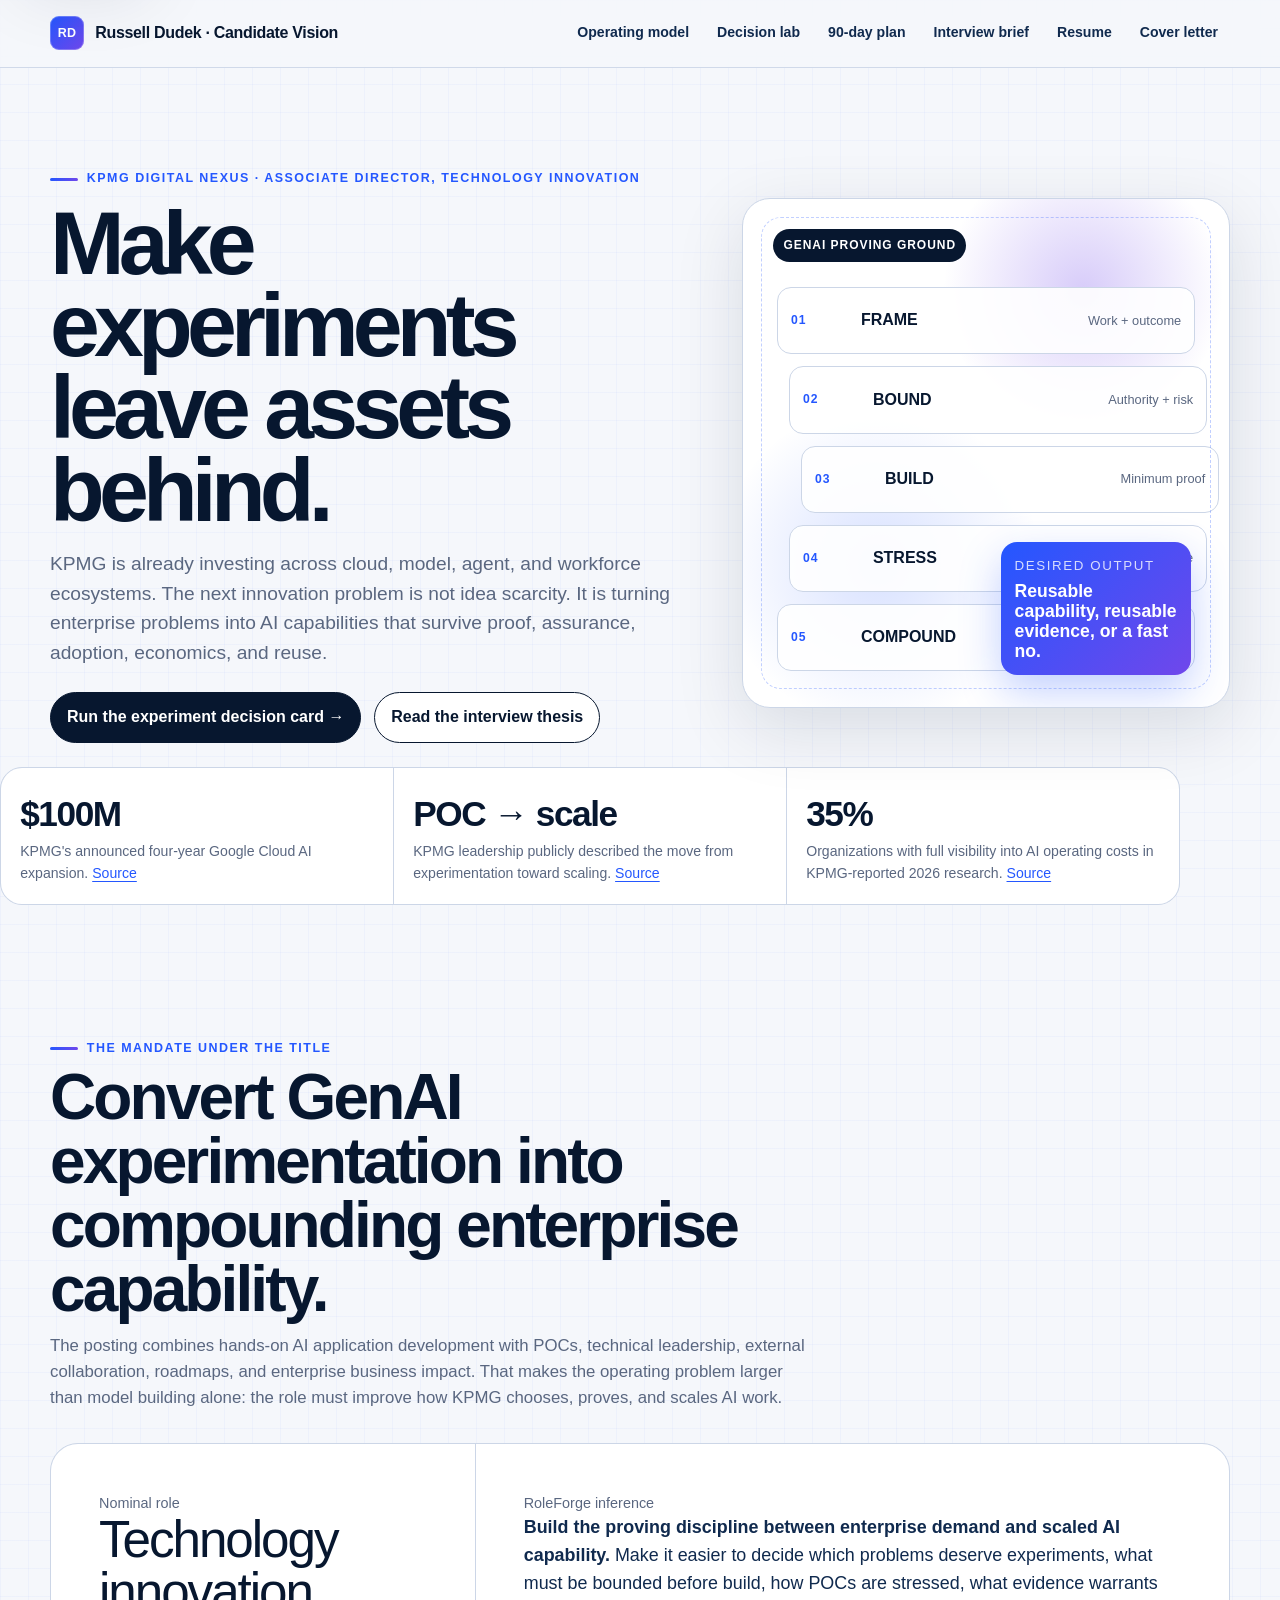
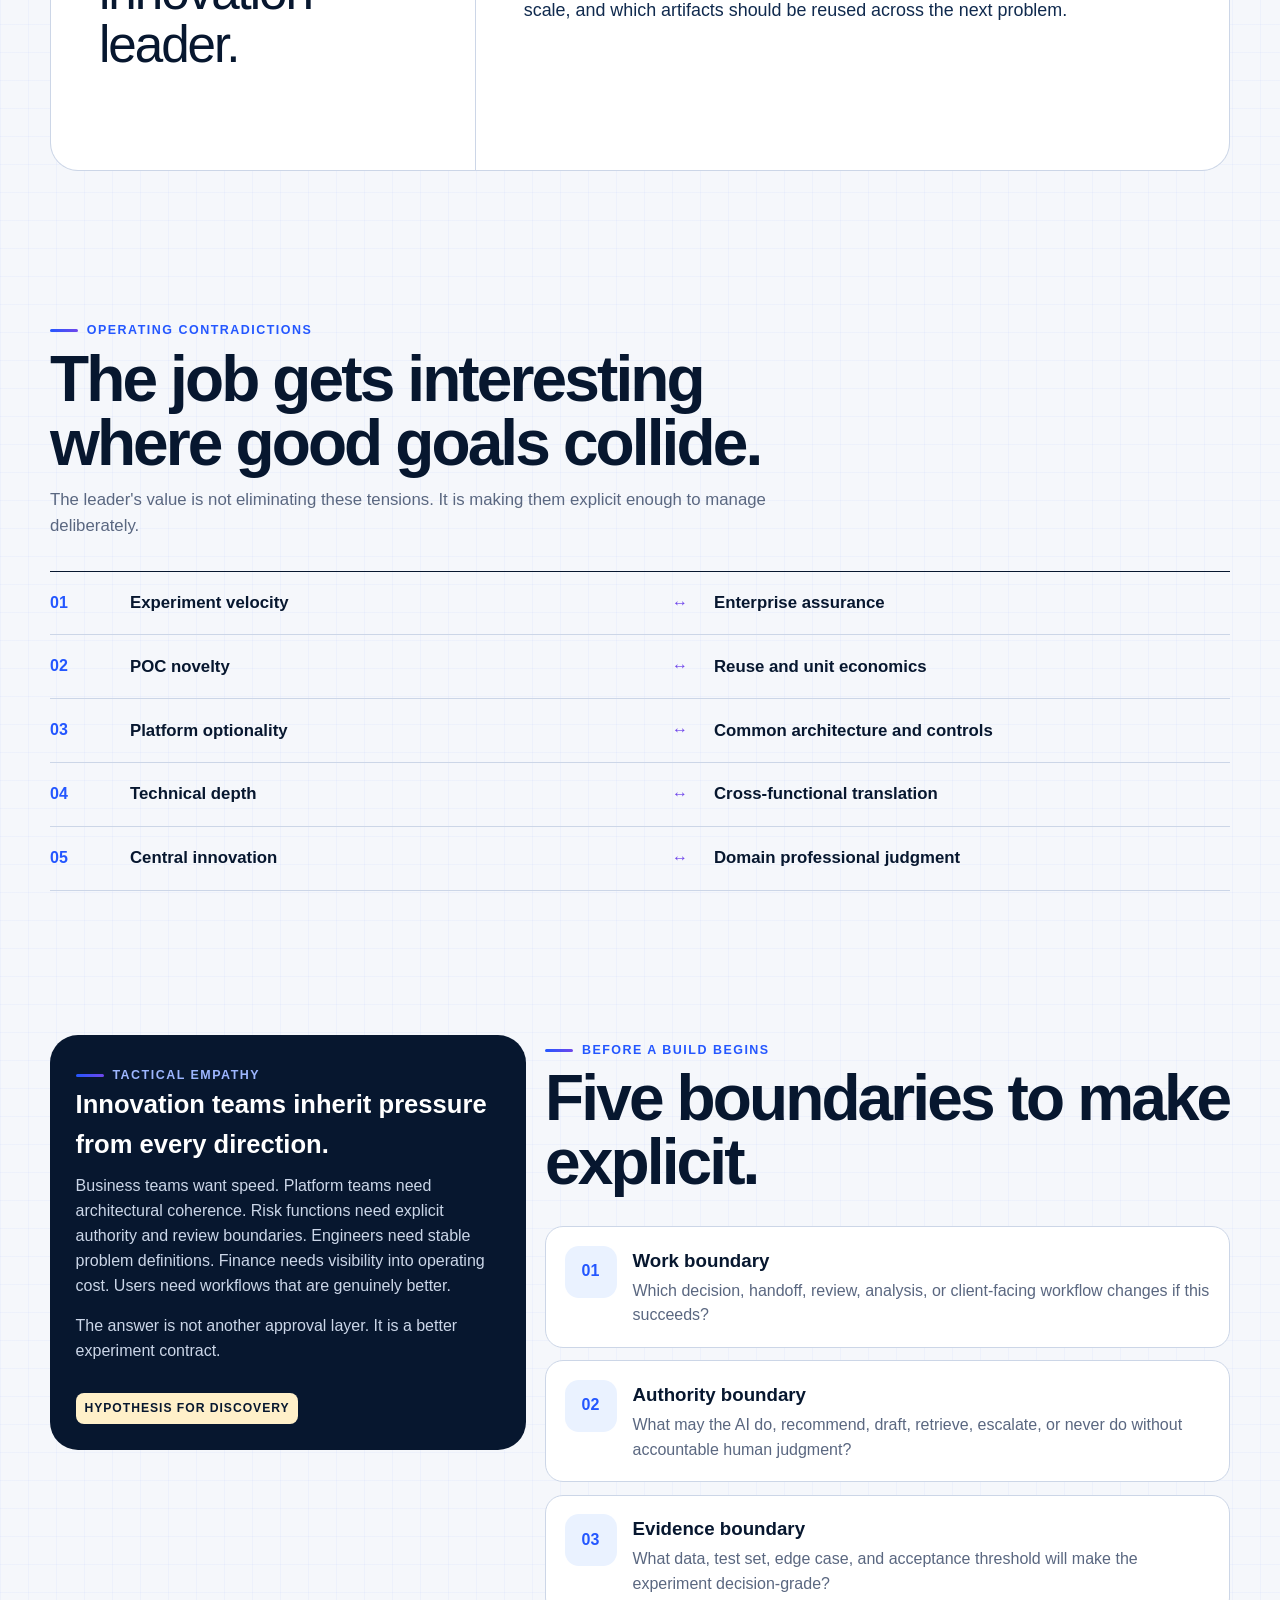
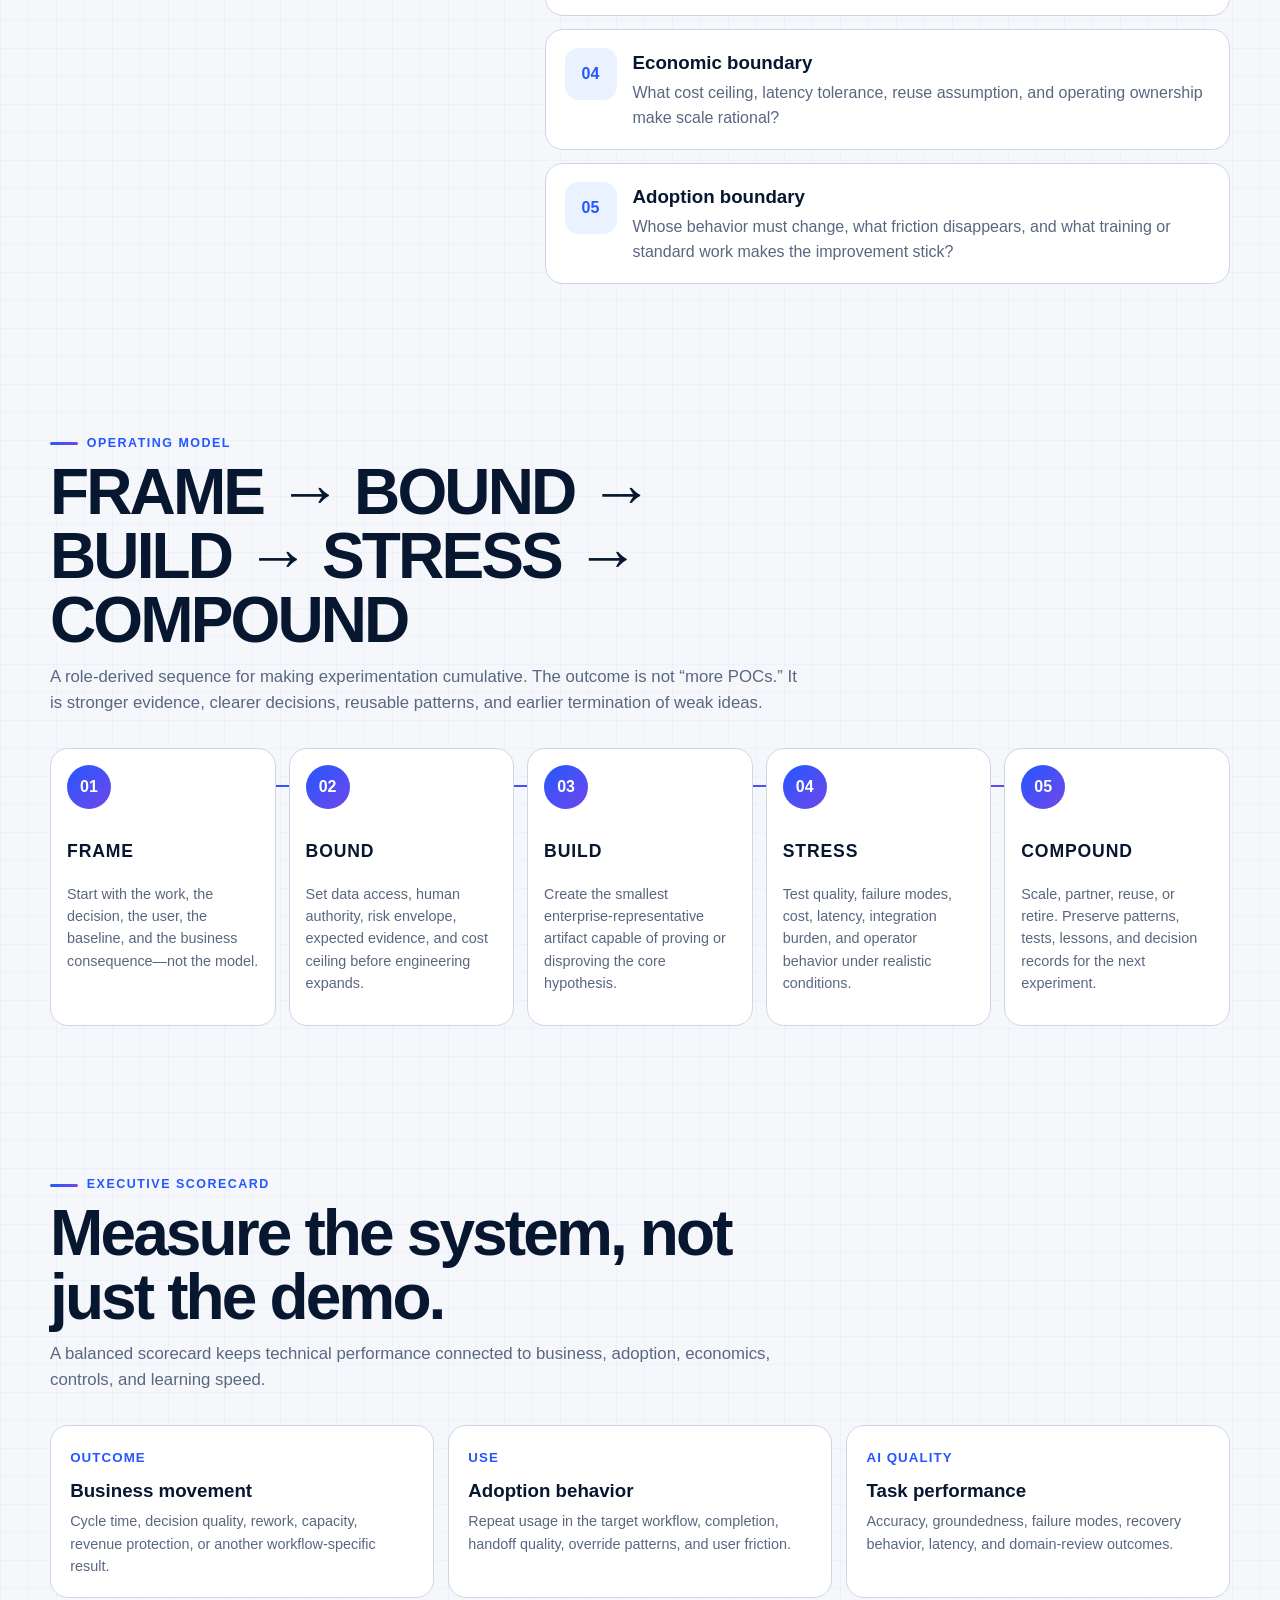
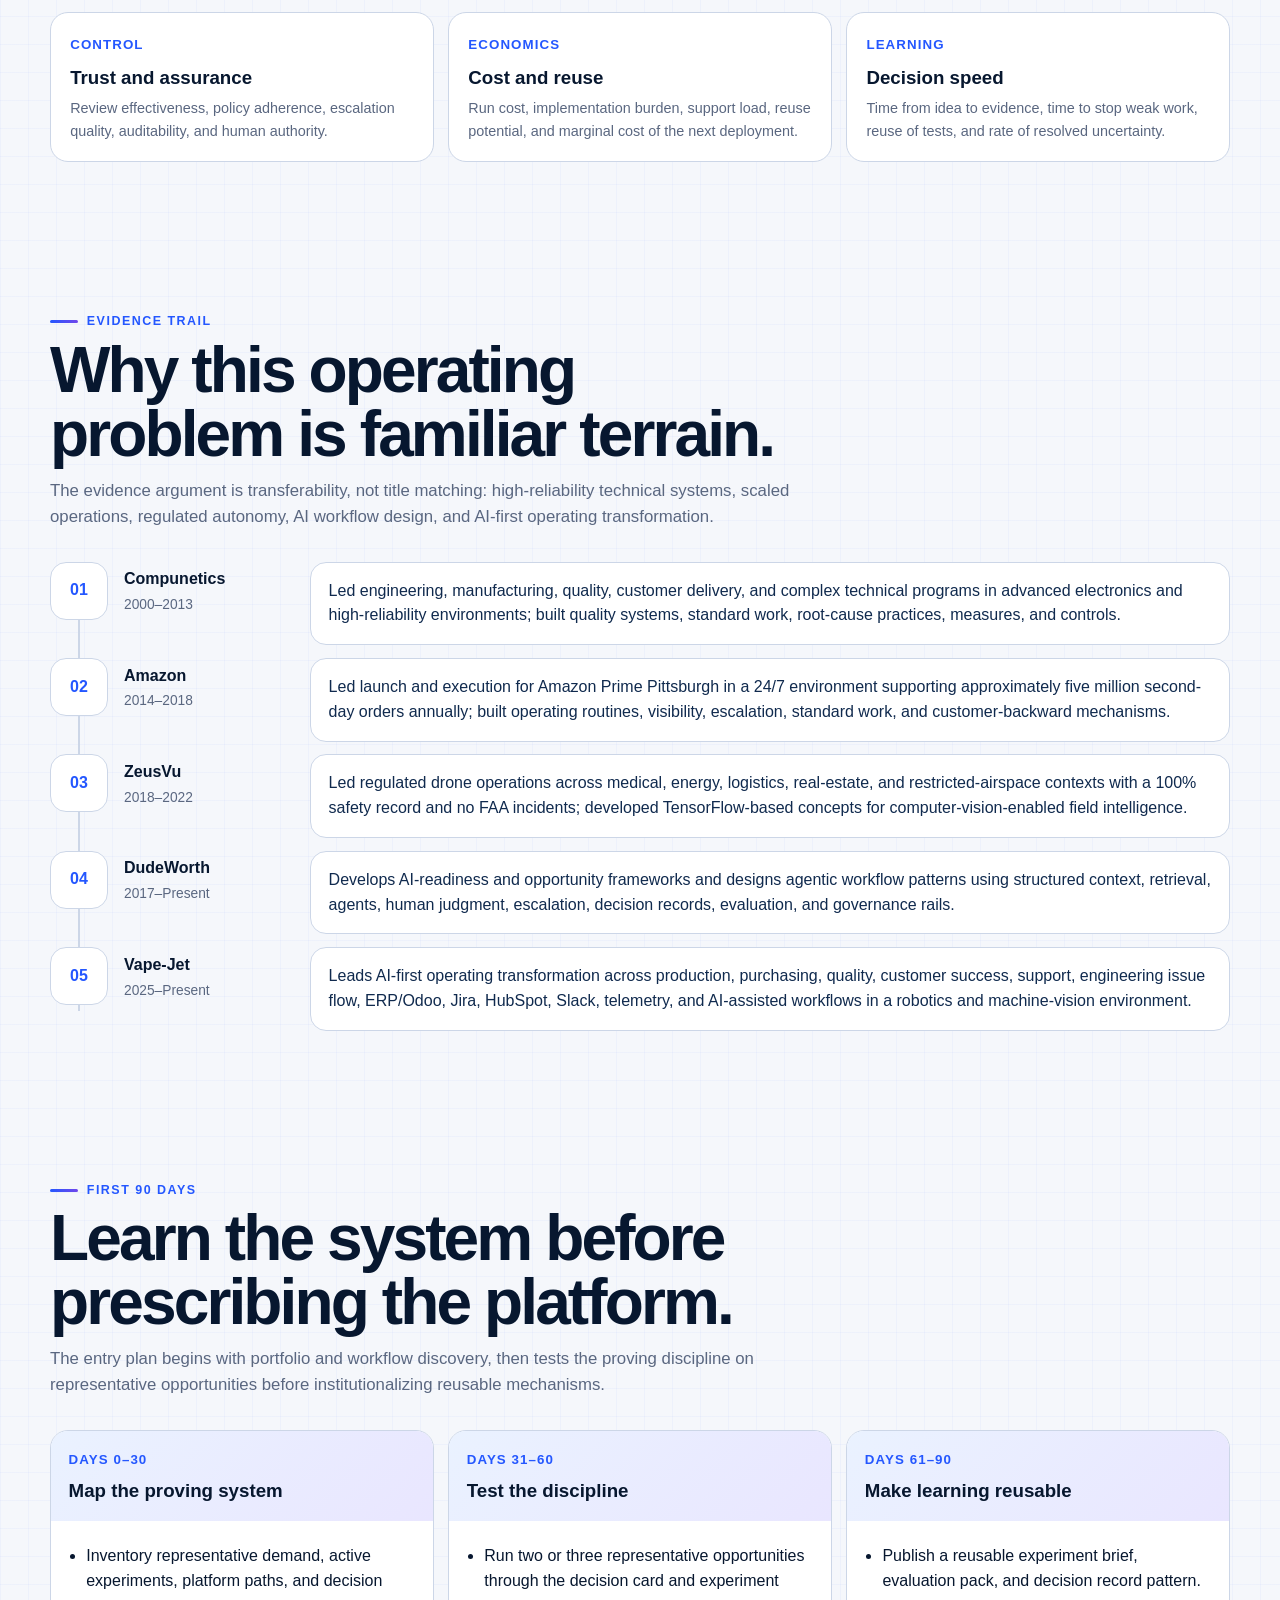
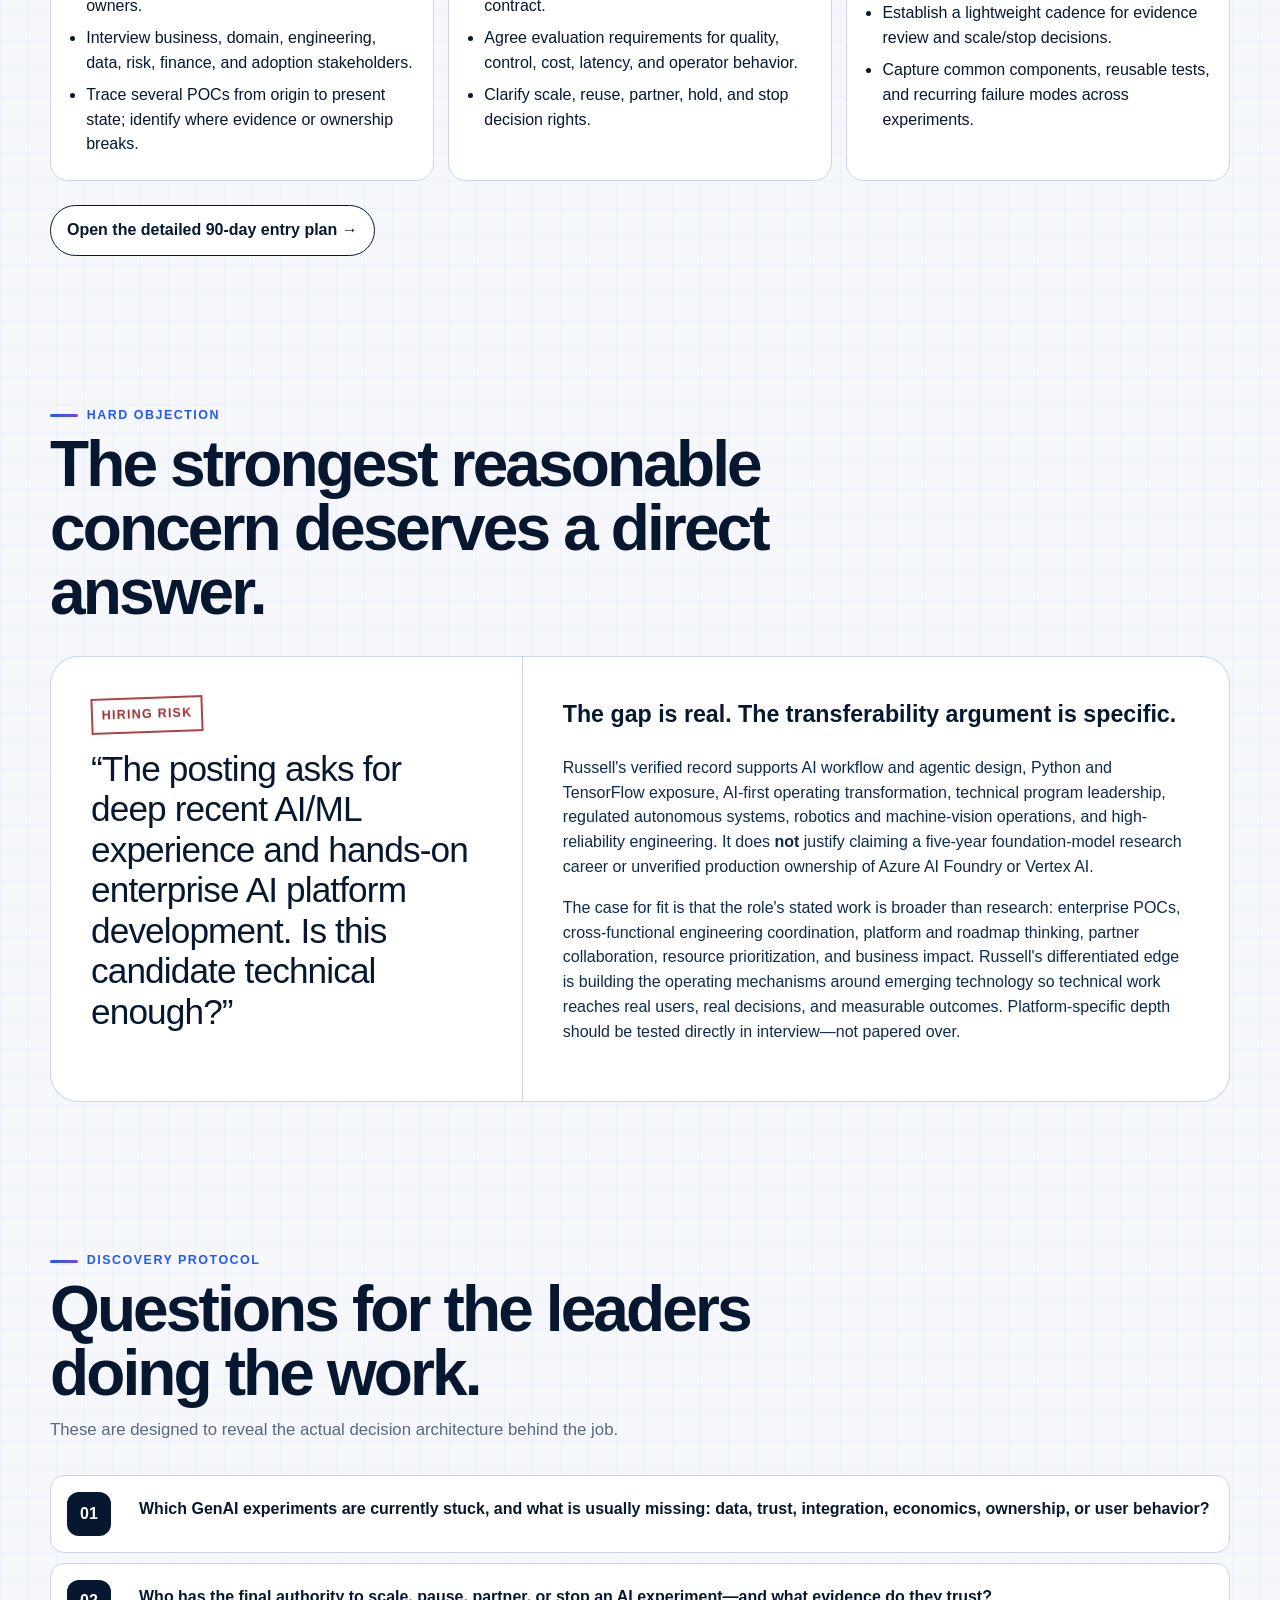
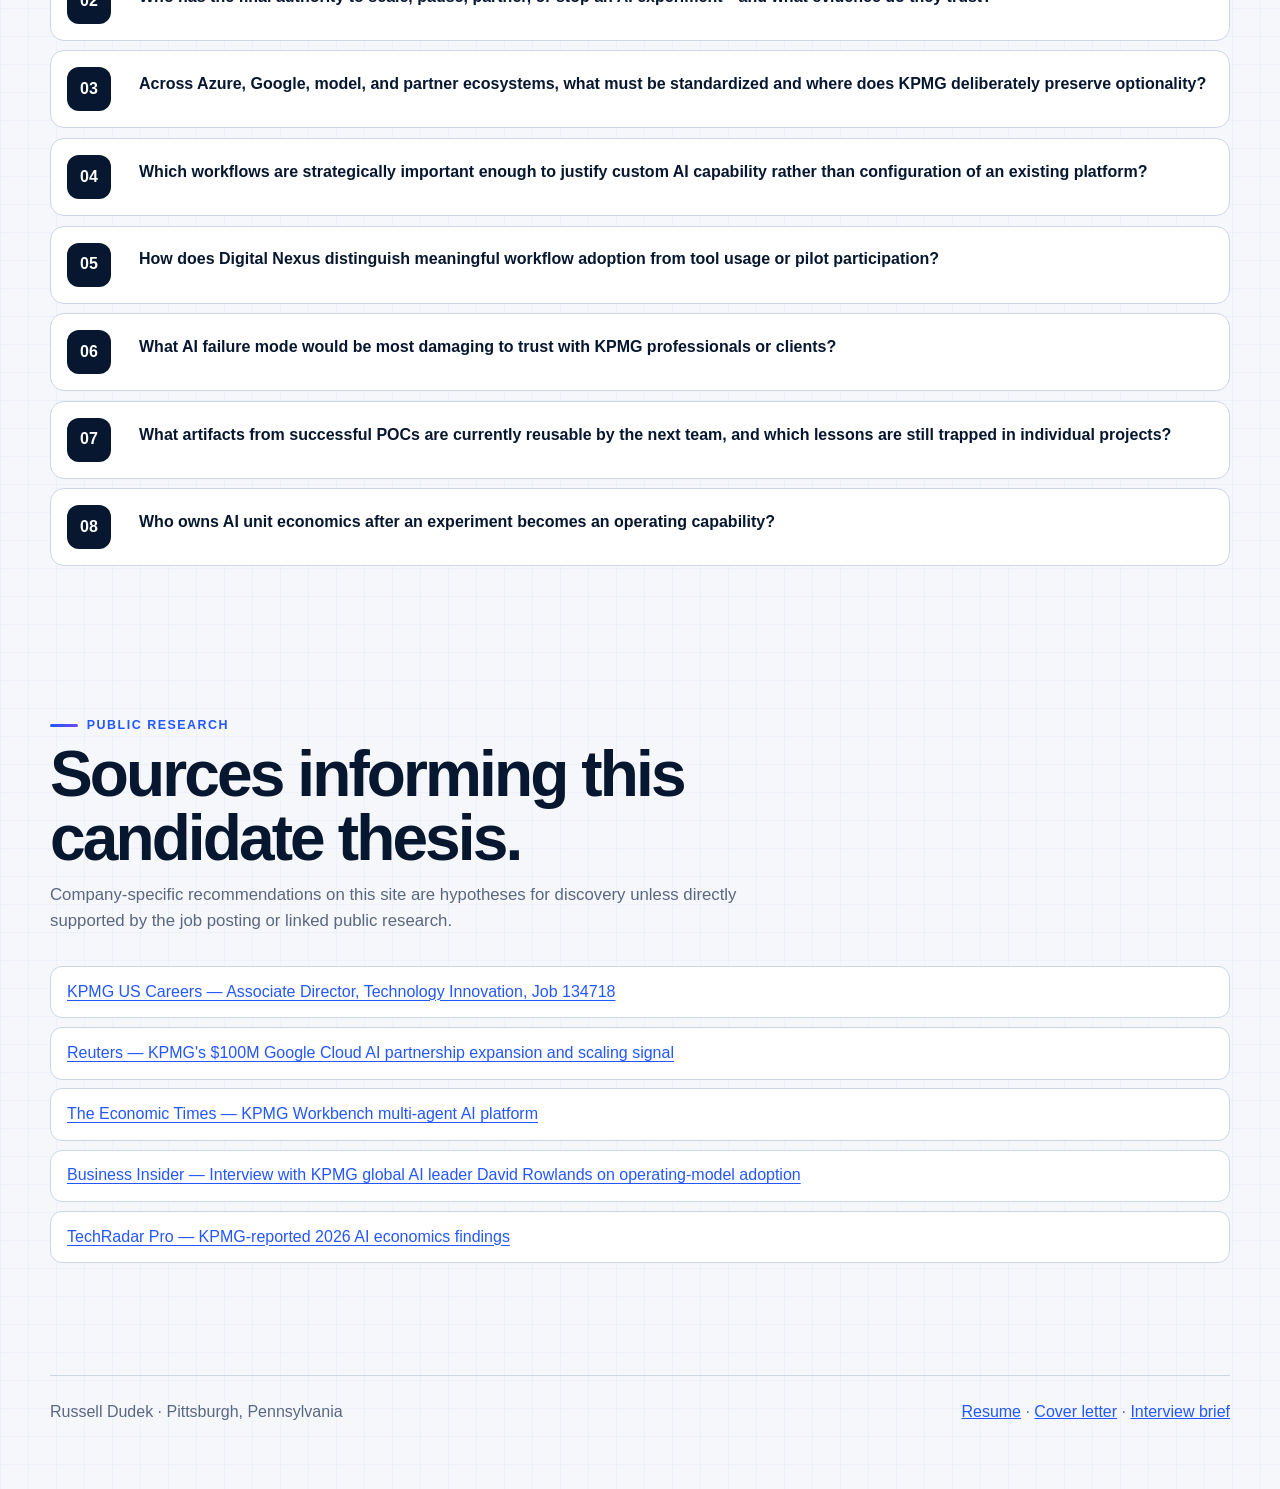
==== index.html @ c7e91722 "Add KPMG candidate vision site" ====
<!doctype html>
<html lang="en">
<head>
  <meta charset="utf-8">
  <meta name="viewport" content="width=device-width, initial-scale=1">
  <meta name="description" content="Russell Dudek candidate vision for KPMG Associate Director, Technology Innovation.">
  <title>Russell Dudek | KPMG Technology Innovation Candidate Vision</title>
  <link rel="stylesheet" href="styles.css">
</head>
<body>
  <a class="skip-link" href="#main">Skip to content</a>
  <nav class="site-nav" aria-label="Campaign navigation">
    <a class="brand" href="index.html"><span class="brand-mark" aria-hidden="true">RD</span><span>Russell Dudek · Candidate Vision</span></a>
    <div class="nav-links">
      <a href="#model">Operating model</a>
      <a href="decision-lab.html">Decision lab</a>
      <a href="90-day-plan.html">90-day plan</a>
      <a href="interview-brief.html">Interview brief</a>
      <a href="resume.html">Resume</a>
      <a href="cover-letter.html">Cover letter</a>
    </div>
  </nav>

  <main id="main">
    <header class="hero">
      <div class="shell hero-grid">
        <div>
          <span class="eyebrow">KPMG Digital Nexus · Associate Director, Technology Innovation</span>
          <h1>Make experiments leave assets behind.</h1>
          <p class="hero-lede">KPMG is already investing across cloud, model, agent, and workforce ecosystems. The next innovation problem is not idea scarcity. It is turning enterprise problems into AI capabilities that survive proof, assurance, adoption, economics, and reuse.</p>
          <div class="hero-actions">
            <a class="btn btn-primary" href="decision-lab.html">Run the experiment decision card →</a>
            <a class="btn btn-secondary" href="interview-brief.html">Read the interview thesis</a>
          </div>
        </div>

        <div class="proving-stage" aria-label="GenAI Proving Ground operating sequence">
          <div class="stage-label">GenAI Proving Ground</div>
          <div class="stage-rail">
            <div class="stage-step"><b>01</b><span>FRAME</span><em>Work + outcome</em></div>
            <div class="stage-step"><b>02</b><span>BOUND</span><em>Authority + risk</em></div>
            <div class="stage-step"><b>03</b><span>BUILD</span><em>Minimum proof</em></div>
            <div class="stage-step"><b>04</b><span>STRESS</span><em>Quality + cost + use</em></div>
            <div class="stage-step"><b>05</b><span>COMPOUND</span><em>Scale + reuse + learn</em></div>
          </div>
          <div class="stage-output"><small>Desired output</small><strong>Reusable capability, reusable evidence, or a fast no.</strong></div>
        </div>
      </div>

      <div class="shell signal-strip" aria-label="Company moment signals">
        <div class="signal"><strong>$100M</strong><span>KPMG's announced four-year Google Cloud AI expansion. <a href="https://www.reuters.com/technology/artificial-intelligence/kpmg-spend-100-million-ai-partnership-with-google-cloud-2024-11-20/">Source</a></span></div>
        <div class="signal"><strong>POC → scale</strong><span>KPMG leadership publicly described the move from experimentation toward scaling. <a href="https://www.reuters.com/technology/artificial-intelligence/kpmg-spend-100-million-ai-partnership-with-google-cloud-2024-11-20/">Source</a></span></div>
        <div class="signal"><strong>35%</strong><span>Organizations with full visibility into AI operating costs in KPMG-reported 2026 research. <a href="https://www.techradar.com/pro/were-seeing-a-clear-divide-many-business-leaders-admit-they-only-have-a-limited-understanding-of-ai-budgets">Source</a></span></div>
      </div>
    </header>

    <section aria-labelledby="mandate-title">
      <div class="shell">
        <div class="section-head">
          <span class="eyebrow">The mandate under the title</span>
          <h2 id="mandate-title">Convert GenAI experimentation into compounding enterprise capability.</h2>
          <p>The posting combines hands-on AI application development with POCs, technical leadership, external collaboration, roadmaps, and enterprise business impact. That makes the operating problem larger than model building alone: the role must improve how KPMG chooses, proves, and scales AI work.</p>
        </div>
        <div class="mandate-panel">
          <div>
            <div class="mandate-label">Nominal role</div>
            <p class="mandate-title">Technology innovation leader.</p>
          </div>
          <div>
            <div class="mandate-label">RoleForge inference</div>
            <p class="mandate-copy"><strong>Build the proving discipline between enterprise demand and scaled AI capability.</strong> Make it easier to decide which problems deserve experiments, what must be bounded before build, how POCs are stressed, what evidence warrants scale, and which artifacts should be reused across the next problem.</p>
          </div>
        </div>
      </div>
    </section>

    <section aria-labelledby="tensions-title">
      <div class="shell">
        <div class="section-head">
          <span class="eyebrow">Operating contradictions</span>
          <h2 id="tensions-title">The job gets interesting where good goals collide.</h2>
          <p>The leader's value is not eliminating these tensions. It is making them explicit enough to manage deliberately.</p>
        </div>
        <div class="tension-table">
          <div class="tension-row"><span class="num">01</span><strong>Experiment velocity</strong><span class="versus">↔</span><strong>Enterprise assurance</strong></div>
          <div class="tension-row"><span class="num">02</span><strong>POC novelty</strong><span class="versus">↔</span><strong>Reuse and unit economics</strong></div>
          <div class="tension-row"><span class="num">03</span><strong>Platform optionality</strong><span class="versus">↔</span><strong>Common architecture and controls</strong></div>
          <div class="tension-row"><span class="num">04</span><strong>Technical depth</strong><span class="versus">↔</span><strong>Cross-functional translation</strong></div>
          <div class="tension-row"><span class="num">05</span><strong>Central innovation</strong><span class="versus">↔</span><strong>Domain professional judgment</strong></div>
        </div>
      </div>
    </section>

    <section aria-labelledby="boundaries-title">
      <div class="shell lab-layout">
        <aside class="lab-note">
          <span class="eyebrow" style="color:#9db6ff">Tactical empathy</span>
          <h3>Innovation teams inherit pressure from every direction.</h3>
          <p>Business teams want speed. Platform teams need architectural coherence. Risk functions need explicit authority and review boundaries. Engineers need stable problem definitions. Finance needs visibility into operating cost. Users need workflows that are genuinely better.</p>
          <p>The answer is not another approval layer. It is a better experiment contract.</p>
          <span class="hypothesis">Hypothesis for discovery</span>
        </aside>
        <div>
          <div class="section-head">
            <span class="eyebrow">Before a build begins</span>
            <h2 id="boundaries-title">Five boundaries to make explicit.</h2>
          </div>
          <div class="boundary-list">
            <article class="boundary"><div class="index">01</div><div><h3>Work boundary</h3><p>Which decision, handoff, review, analysis, or client-facing workflow changes if this succeeds?</p></div></article>
            <article class="boundary"><div class="index">02</div><div><h3>Authority boundary</h3><p>What may the AI do, recommend, draft, retrieve, escalate, or never do without accountable human judgment?</p></div></article>
            <article class="boundary"><div class="index">03</div><div><h3>Evidence boundary</h3><p>What data, test set, edge case, and acceptance threshold will make the experiment decision-grade?</p></div></article>
            <article class="boundary"><div class="index">04</div><div><h3>Economic boundary</h3><p>What cost ceiling, latency tolerance, reuse assumption, and operating ownership make scale rational?</p></div></article>
            <article class="boundary"><div class="index">05</div><div><h3>Adoption boundary</h3><p>Whose behavior must change, what friction disappears, and what training or standard work makes the improvement stick?</p></div></article>
          </div>
        </div>
      </div>
    </section>

    <section id="model" aria-labelledby="model-title">
      <div class="shell">
        <div class="section-head">
          <span class="eyebrow">Operating model</span>
          <h2 id="model-title">FRAME → BOUND → BUILD → STRESS → COMPOUND</h2>
          <p>A role-derived sequence for making experimentation cumulative. The outcome is not “more POCs.” It is stronger evidence, clearer decisions, reusable patterns, and earlier termination of weak ideas.</p>
        </div>
        <div class="model-track">
          <article class="model-step"><div class="dot">01</div><h3>FRAME</h3><p>Start with the work, the decision, the user, the baseline, and the business consequence—not the model.</p></article>
          <article class="model-step"><div class="dot">02</div><h3>BOUND</h3><p>Set data access, human authority, risk envelope, expected evidence, and cost ceiling before engineering expands.</p></article>
          <article class="model-step"><div class="dot">03</div><h3>BUILD</h3><p>Create the smallest enterprise-representative artifact capable of proving or disproving the core hypothesis.</p></article>
          <article class="model-step"><div class="dot">04</div><h3>STRESS</h3><p>Test quality, failure modes, cost, latency, integration burden, and operator behavior under realistic conditions.</p></article>
          <article class="model-step"><div class="dot">05</div><h3>COMPOUND</h3><p>Scale, partner, reuse, or retire. Preserve patterns, tests, lessons, and decision records for the next experiment.</p></article>
        </div>
      </div>
    </section>

    <section aria-labelledby="scorecard-title">
      <div class="shell">
        <div class="section-head"><span class="eyebrow">Executive scorecard</span><h2 id="scorecard-title">Measure the system, not just the demo.</h2><p>A balanced scorecard keeps technical performance connected to business, adoption, economics, controls, and learning speed.</p></div>
        <div class="scorecard-grid">
          <article class="score-item"><small>Outcome</small><h3>Business movement</h3><p>Cycle time, decision quality, rework, capacity, revenue protection, or another workflow-specific result.</p></article>
          <article class="score-item"><small>Use</small><h3>Adoption behavior</h3><p>Repeat usage in the target workflow, completion, handoff quality, override patterns, and user friction.</p></article>
          <article class="score-item"><small>AI quality</small><h3>Task performance</h3><p>Accuracy, groundedness, failure modes, recovery behavior, latency, and domain-review outcomes.</p></article>
          <article class="score-item"><small>Control</small><h3>Trust and assurance</h3><p>Review effectiveness, policy adherence, escalation quality, auditability, and human authority.</p></article>
          <article class="score-item"><small>Economics</small><h3>Cost and reuse</h3><p>Run cost, implementation burden, support load, reuse potential, and marginal cost of the next deployment.</p></article>
          <article class="score-item"><small>Learning</small><h3>Decision speed</h3><p>Time from idea to evidence, time to stop weak work, reuse of tests, and rate of resolved uncertainty.</p></article>
        </div>
      </div>
    </section>

    <section aria-labelledby="proof-title">
      <div class="shell">
        <div class="section-head"><span class="eyebrow">Evidence trail</span><h2 id="proof-title">Why this operating problem is familiar terrain.</h2><p>The evidence argument is transferability, not title matching: high-reliability technical systems, scaled operations, regulated autonomy, AI workflow design, and AI-first operating transformation.</p></div>
        <div class="evidence-rail">
          <article class="evidence-item"><div class="evidence-dot">01</div><div class="evidence-meta"><strong>Compunetics</strong><span>2000–2013</span></div><div class="evidence-copy"><p>Led engineering, manufacturing, quality, customer delivery, and complex technical programs in advanced electronics and high-reliability environments; built quality systems, standard work, root-cause practices, measures, and controls.</p></div></article>
          <article class="evidence-item"><div class="evidence-dot">02</div><div class="evidence-meta"><strong>Amazon</strong><span>2014–2018</span></div><div class="evidence-copy"><p>Led launch and execution for Amazon Prime Pittsburgh in a 24/7 environment supporting approximately five million second-day orders annually; built operating routines, visibility, escalation, standard work, and customer-backward mechanisms.</p></div></article>
          <article class="evidence-item"><div class="evidence-dot">03</div><div class="evidence-meta"><strong>ZeusVu</strong><span>2018–2022</span></div><div class="evidence-copy"><p>Led regulated drone operations across medical, energy, logistics, real-estate, and restricted-airspace contexts with a 100% safety record and no FAA incidents; developed TensorFlow-based concepts for computer-vision-enabled field intelligence.</p></div></article>
          <article class="evidence-item"><div class="evidence-dot">04</div><div class="evidence-meta"><strong>DudeWorth</strong><span>2017–Present</span></div><div class="evidence-copy"><p>Develops AI-readiness and opportunity frameworks and designs agentic workflow patterns using structured context, retrieval, agents, human judgment, escalation, decision records, evaluation, and governance rails.</p></div></article>
          <article class="evidence-item"><div class="evidence-dot">05</div><div class="evidence-meta"><strong>Vape-Jet</strong><span>2025–Present</span></div><div class="evidence-copy"><p>Leads AI-first operating transformation across production, purchasing, quality, customer success, support, engineering issue flow, ERP/Odoo, Jira, HubSpot, Slack, telemetry, and AI-assisted workflows in a robotics and machine-vision environment.</p></div></article>
        </div>
      </div>
    </section>

    <section aria-labelledby="plan-title">
      <div class="shell">
        <div class="section-head"><span class="eyebrow">First 90 days</span><h2 id="plan-title">Learn the system before prescribing the platform.</h2><p>The entry plan begins with portfolio and workflow discovery, then tests the proving discipline on representative opportunities before institutionalizing reusable mechanisms.</p></div>
        <div class="timeline">
          <article class="phase"><div class="phase-head"><small>Days 0–30</small><h3>Map the proving system</h3></div><div class="phase-body"><ul><li>Inventory representative demand, active experiments, platform paths, and decision owners.</li><li>Interview business, domain, engineering, data, risk, finance, and adoption stakeholders.</li><li>Trace several POCs from origin to present state; identify where evidence or ownership breaks.</li></ul></div></article>
          <article class="phase"><div class="phase-head"><small>Days 31–60</small><h3>Test the discipline</h3></div><div class="phase-body"><ul><li>Run two or three representative opportunities through the decision card and experiment contract.</li><li>Agree evaluation requirements for quality, control, cost, latency, and operator behavior.</li><li>Clarify scale, reuse, partner, hold, and stop decision rights.</li></ul></div></article>
          <article class="phase"><div class="phase-head"><small>Days 61–90</small><h3>Make learning reusable</h3></div><div class="phase-body"><ul><li>Publish a reusable experiment brief, evaluation pack, and decision record pattern.</li><li>Establish a lightweight cadence for evidence review and scale/stop decisions.</li><li>Capture common components, reusable tests, and recurring failure modes across experiments.</li></ul></div></article>
        </div>
        <div class="hero-actions"><a class="btn btn-secondary" href="90-day-plan.html">Open the detailed 90-day entry plan →</a></div>
      </div>
    </section>

    <section aria-labelledby="objection-title">
      <div class="shell">
        <div class="section-head"><span class="eyebrow">Hard objection</span><h2 id="objection-title">The strongest reasonable concern deserves a direct answer.</h2></div>
        <div class="objection-sheet">
          <div>
            <span class="risk-stamp">Hiring risk</span>
            <blockquote>“The posting asks for deep recent AI/ML experience and hands-on enterprise AI platform development. Is this candidate technical enough?”</blockquote>
          </div>
          <div class="objection-answer">
            <h3>The gap is real. The transferability argument is specific.</h3>
            <p>Russell's verified record supports AI workflow and agentic design, Python and TensorFlow exposure, AI-first operating transformation, technical program leadership, regulated autonomous systems, robotics and machine-vision operations, and high-reliability engineering. It does <strong>not</strong> justify claiming a five-year foundation-model research career or unverified production ownership of Azure AI Foundry or Vertex AI.</p>
            <p>The case for fit is that the role's stated work is broader than research: enterprise POCs, cross-functional engineering coordination, platform and roadmap thinking, partner collaboration, resource prioritization, and business impact. Russell's differentiated edge is building the operating mechanisms around emerging technology so technical work reaches real users, real decisions, and measurable outcomes. Platform-specific depth should be tested directly in interview—not papered over.</p>
          </div>
        </div>
      </div>
    </section>

    <section aria-labelledby="questions-title">
      <div class="shell">
        <div class="section-head"><span class="eyebrow">Discovery protocol</span><h2 id="questions-title">Questions for the leaders doing the work.</h2><p>These are designed to reveal the actual decision architecture behind the job.</p></div>
        <div class="question-stack">
          <div class="question"><p>Which GenAI experiments are currently stuck, and what is usually missing: data, trust, integration, economics, ownership, or user behavior?</p></div>
          <div class="question"><p>Who has the final authority to scale, pause, partner, or stop an AI experiment—and what evidence do they trust?</p></div>
          <div class="question"><p>Across Azure, Google, model, and partner ecosystems, what must be standardized and where does KPMG deliberately preserve optionality?</p></div>
          <div class="question"><p>Which workflows are strategically important enough to justify custom AI capability rather than configuration of an existing platform?</p></div>
          <div class="question"><p>How does Digital Nexus distinguish meaningful workflow adoption from tool usage or pilot participation?</p></div>
          <div class="question"><p>What AI failure mode would be most damaging to trust with KPMG professionals or clients?</p></div>
          <div class="question"><p>What artifacts from successful POCs are currently reusable by the next team, and which lessons are still trapped in individual projects?</p></div>
          <div class="question"><p>Who owns AI unit economics after an experiment becomes an operating capability?</p></div>
        </div>
      </div>
    </section>

    <section aria-labelledby="sources-title">
      <div class="shell">
        <div class="section-head"><span class="eyebrow">Public research</span><h2 id="sources-title">Sources informing this candidate thesis.</h2><p>Company-specific recommendations on this site are hypotheses for discovery unless directly supported by the job posting or linked public research.</p></div>
        <div class="source-list">
          <a href="https://www.kpmguscareers.com/jobdetail/?jobId=134718-B">KPMG US Careers — Associate Director, Technology Innovation, Job 134718</a>
          <a href="https://www.reuters.com/technology/artificial-intelligence/kpmg-spend-100-million-ai-partnership-with-google-cloud-2024-11-20/">Reuters — KPMG's $100M Google Cloud AI partnership expansion and scaling signal</a>
          <a href="https://economictimes.indiatimes.com/tech/artificial-intelligence/kpmg-launches-multi-agent-ai-platform-workbench/articleshow/121930608.cms">The Economic Times — KPMG Workbench multi-agent AI platform</a>
          <a href="https://www.businessinsider.com/kpmg-ai-boss-david-rowlands-artificial-intelligence-strategy-big-four-2024-11">Business Insider — Interview with KPMG global AI leader David Rowlands on operating-model adoption</a>
          <a href="https://www.techradar.com/pro/were-seeing-a-clear-divide-many-business-leaders-admit-they-only-have-a-limited-understanding-of-ai-budgets">TechRadar Pro — KPMG-reported 2026 AI economics findings</a>
        </div>
      </div>
    </section>
  </main>

  <footer class="site-footer"><div class="shell footer-grid"><span>Russell Dudek · Pittsburgh, Pennsylvania</span><span><a href="resume.html">Resume</a> · <a href="cover-letter.html">Cover letter</a> · <a href="interview-brief.html">Interview brief</a></span></div></footer>
</body>
</html>
---- styles.css ----
:root {
  --ink: #07172f;
  --ink-2: #102a4e;
  --blue: #2457ff;
  --blue-2: #4d76ff;
  --violet: #7047eb;
  --lavender: #e9e6ff;
  --sky: #eaf2ff;
  --mint: #dff8f0;
  --amber: #fff0c9;
  --paper: #ffffff;
  --fog: #f5f7fb;
  --line: #ccd6e7;
  --muted: #5a6780;
  --shadow: 0 20px 70px rgba(7, 23, 47, 0.12);
  --radius-lg: 28px;
  --radius-md: 18px;
  --radius-sm: 12px;
}

* { box-sizing: border-box; }
html { scroll-behavior: smooth; }
body {
  margin: 0;
  color: var(--ink);
  background:
    linear-gradient(rgba(36,87,255,.035) 1px, transparent 1px),
    linear-gradient(90deg, rgba(36,87,255,.035) 1px, transparent 1px),
    var(--fog);
  background-size: 28px 28px;
  font-family: Inter, ui-sans-serif, -apple-system, BlinkMacSystemFont, "Segoe UI", sans-serif;
  line-height: 1.55;
}

a { color: inherit; }
a:focus-visible, button:focus-visible, input:focus-visible {
  outline: 3px solid var(--violet);
  outline-offset: 3px;
}
.skip-link { position: fixed; left: 1rem; top: -5rem; z-index: 999; background: var(--paper); padding: .8rem 1rem; border-radius: 999px; box-shadow: var(--shadow); }
.skip-link:focus { top: 1rem; }
.site-nav { position: sticky; top: 0; z-index: 50; display: flex; align-items: center; justify-content: space-between; gap: 1rem; padding: .85rem max(1rem, calc((100vw - 1180px)/2)); background: rgba(245,247,251,.92); border-bottom: 1px solid rgba(204,214,231,.9); backdrop-filter: blur(16px); }
.brand { display: inline-flex; align-items: center; gap: .7rem; text-decoration: none; font-weight: 800; letter-spacing: -.02em; }
.brand-mark { width: 34px; height: 34px; border-radius: 9px; display: grid; place-items: center; color: white; background: linear-gradient(135deg, var(--blue), var(--violet)); box-shadow: inset 0 0 0 1px rgba(255,255,255,.25); font-size: .78rem; letter-spacing: .02em; }
.nav-links { display: flex; align-items: center; gap: .25rem; flex-wrap: wrap; justify-content: flex-end; }
.nav-links a { text-decoration: none; padding: .55rem .75rem; border-radius: 999px; font-size: .88rem; font-weight: 650; color: var(--ink-2); }
.nav-links a:hover { background: var(--paper); }
.shell { width: min(1180px, calc(100% - 2rem)); margin: 0 auto; }
.hero { padding: 6rem 0 3.5rem; }
.hero-grid { display: grid; grid-template-columns: minmax(0, 1.15fr) minmax(330px, .85fr); gap: 2rem; align-items: center; }
.eyebrow { display: inline-flex; align-items: center; gap: .55rem; text-transform: uppercase; letter-spacing: .12em; font-size: .78rem; font-weight: 800; color: var(--blue); }
.eyebrow::before { content: ""; width: 28px; height: 3px; background: linear-gradient(90deg, var(--blue), var(--violet)); border-radius: 99px; }
h1, h2, h3, p { margin-top: 0; }
h1 { margin: .8rem 0 1.1rem; font-size: clamp(3.2rem, 7vw, 6.7rem); line-height: .92; letter-spacing: -.065em; max-width: 10ch; }
.hero-lede { max-width: 64ch; font-size: clamp(1.05rem, 1.5vw, 1.25rem); color: var(--muted); }
.hero-actions { display: flex; gap: .8rem; flex-wrap: wrap; margin-top: 1.5rem; }
.btn { display: inline-flex; align-items: center; justify-content: center; gap: .5rem; min-height: 46px; padding: .75rem 1rem; border: 1px solid var(--ink); border-radius: 999px; text-decoration: none; font-weight: 800; transition: transform .18s ease, box-shadow .18s ease; }
.btn:hover { transform: translateY(-2px); box-shadow: 0 8px 22px rgba(7,23,47,.13); }
.btn-primary { background: var(--ink); color: white; }
.btn-secondary { background: white; }
.proving-stage { position: relative; min-height: 510px; border: 1px solid var(--line); border-radius: var(--radius-lg); background: radial-gradient(circle at 70% 18%, rgba(112,71,235,.28), transparent 26%), radial-gradient(circle at 28% 72%, rgba(36,87,255,.18), transparent 32%), white; box-shadow: var(--shadow); overflow: hidden; }
.proving-stage::after { content: ""; position: absolute; inset: 18px; border: 1px dashed rgba(36,87,255,.28); border-radius: 20px; pointer-events: none; }
.stage-label { position: absolute; top: 30px; left: 30px; z-index: 2; padding: .45rem .65rem; border-radius: 999px; background: var(--ink); color: white; font-size: .75rem; font-weight: 800; letter-spacing: .08em; text-transform: uppercase; }
.stage-rail { position: absolute; inset: 88px 34px 36px; display: grid; gap: 12px; }
.stage-step { display: grid; grid-template-columns: 58px 1fr auto; gap: .75rem; align-items: center; padding: .7rem .8rem; border: 1px solid var(--line); border-radius: 14px; background: rgba(255,255,255,.9); transform: translateX(var(--shift, 0)); }
.stage-step b { font-size: .76rem; letter-spacing: .09em; color: var(--blue); }
.stage-step span { font-weight: 800; }
.stage-step em { font-style: normal; color: var(--muted); font-size: .8rem; }
.stage-step:nth-child(2) { --shift: 12px; }
.stage-step:nth-child(3) { --shift: 24px; }
.stage-step:nth-child(4) { --shift: 12px; }
.stage-step:nth-child(5) { --shift: 0; }
.stage-output { position: absolute; right: 38px; bottom: 32px; z-index: 3; width: 190px; padding: .85rem; border-radius: 16px; color: white; background: linear-gradient(135deg, var(--blue), var(--violet)); box-shadow: 0 16px 42px rgba(36,87,255,.28); }
.stage-output small { display: block; text-transform: uppercase; letter-spacing: .12em; opacity: .8; }
.stage-output strong { display: block; font-size: 1.1rem; line-height: 1.15; margin-top: .25rem; }
.signal-strip { display: grid; grid-template-columns: repeat(3, 1fr); gap: 1px; background: var(--line); border: 1px solid var(--line); border-radius: 22px; overflow: hidden; margin: 1.5rem 0 0; }
.signal { background: white; padding: 1.2rem; }
.signal strong { display: block; font-size: clamp(1.35rem, 3vw, 2.2rem); letter-spacing: -.04em; }
.signal span { display: block; color: var(--muted); font-size: .88rem; }
.signal a { color: var(--blue); text-underline-offset: 3px; }
section { padding: 4.5rem 0; }
.section-head { max-width: 760px; margin-bottom: 2rem; }
.section-head h2 { margin: .4rem 0 .75rem; font-size: clamp(2.2rem, 5vw, 4rem); line-height: 1; letter-spacing: -.045em; }
.section-head p { font-size: 1.05rem; color: var(--muted); }
.mandate-panel { display: grid; grid-template-columns: .72fr 1.28fr; gap: 1px; border: 1px solid var(--line); background: var(--line); border-radius: var(--radius-lg); overflow: hidden; }
.mandate-panel > div { background: white; padding: clamp(1.5rem, 4vw, 3rem); }
.mandate-label { color: var(--muted); font-size: .9rem; }
.mandate-title { font-size: clamp(2rem, 4vw, 3.4rem); line-height: 1.02; letter-spacing: -.04em; }
.mandate-copy { font-size: 1.12rem; color: var(--ink-2); }
.tension-table { border-top: 1px solid var(--ink); }
.tension-row { display: grid; grid-template-columns: 64px 1fr 36px 1fr; gap: 1rem; align-items: center; padding: 1.15rem 0; border-bottom: 1px solid var(--line); }
.tension-row .num { font-weight: 900; color: var(--blue); }
.tension-row .versus { text-align: center; color: var(--violet); font-weight: 900; }
.tension-row strong { font-size: 1.05rem; }
.lab-layout { display: grid; grid-template-columns: minmax(0,.82fr) minmax(0,1.18fr); gap: 1.2rem; align-items: start; }
.lab-note { position: sticky; top: 90px; background: var(--ink); color: white; border-radius: var(--radius-lg); padding: 1.6rem; }
.lab-note h3 { font-size: 1.6rem; margin-bottom: .6rem; }
.lab-note p { color: #cbd6e8; }
.lab-note .hypothesis { display: inline-block; margin-top: .8rem; color: var(--ink); background: var(--amber); padding: .4rem .55rem; border-radius: 8px; font-size: .76rem; font-weight: 900; letter-spacing: .08em; text-transform: uppercase; }
.boundary-list { display: grid; gap: .8rem; }
.boundary { display: grid; grid-template-columns: 52px 1fr; gap: 1rem; padding: 1.15rem; background: white; border: 1px solid var(--line); border-radius: var(--radius-md); }
.boundary .index { width: 52px; height: 52px; display: grid; place-items: center; border-radius: 14px; background: var(--sky); color: var(--blue); font-weight: 900; }
.boundary h3 { margin-bottom: .25rem; }
.boundary p { color: var(--muted); margin-bottom: 0; }
.model-track { position: relative; display: grid; grid-template-columns: repeat(5, 1fr); gap: .8rem; }
.model-track::before { content: ""; position: absolute; left: 5%; right: 5%; top: 37px; height: 2px; background: linear-gradient(90deg, var(--blue), var(--violet)); z-index: -1; }
.model-step { background: white; border: 1px solid var(--line); border-radius: 18px; padding: 1rem; min-height: 220px; }
.model-step .dot { width: 44px; height: 44px; border-radius: 50%; display: grid; place-items: center; color: white; background: linear-gradient(135deg,var(--blue),var(--violet)); font-weight: 900; margin-bottom: 1.8rem; }
.model-step h3 { font-size: 1.1rem; letter-spacing: .05em; }
.model-step p { color: var(--muted); font-size: .9rem; }
.scorecard-grid { display: grid; grid-template-columns: repeat(3, 1fr); gap: .9rem; }
.score-item { padding: 1.2rem; border-radius: var(--radius-md); border: 1px solid var(--line); background: white; }
.score-item small { color: var(--blue); font-weight: 900; letter-spacing: .08em; text-transform: uppercase; }
.score-item h3 { margin: .35rem 0; }
.score-item p { color: var(--muted); margin-bottom: 0; font-size: .9rem; }
.evidence-rail { position: relative; display: grid; gap: .8rem; }
.evidence-rail::before { content:""; position:absolute; left: 28px; top: 20px; bottom: 20px; width: 2px; background: var(--line); }
.evidence-item { display: grid; grid-template-columns: 58px 170px 1fr; gap: 1rem; align-items: start; position: relative; }
.evidence-dot { width: 58px; height: 58px; display:grid; place-items:center; border-radius: 16px; background: var(--paper); border: 1px solid var(--line); font-weight:900; color: var(--blue); z-index:1; }
.evidence-meta { padding-top: .35rem; }
.evidence-meta strong { display:block; }
.evidence-meta span { color: var(--muted); font-size: .86rem; }
.evidence-copy { background: white; border:1px solid var(--line); border-radius: 16px; padding: 1rem 1.1rem; }
.evidence-copy p { margin:0; color: var(--ink-2); }
.timeline { display: grid; grid-template-columns: repeat(3,1fr); gap: .9rem; }
.phase { border:1px solid var(--line); border-radius: var(--radius-md); background: white; overflow:hidden; }
.phase-head { padding: 1rem 1.1rem; background: linear-gradient(135deg,var(--sky),var(--lavender)); }
.phase-head small { font-weight:900; color:var(--blue); text-transform:uppercase; letter-spacing:.08em; }
.phase-head h3 { margin:.25rem 0 0; }
.phase-body { padding:1rem 1.1rem; }
.phase-body ul { margin:.2rem 0 0; padding-left: 1.1rem; }
.phase-body li { margin:.45rem 0; }
.objection-sheet { display:grid; grid-template-columns: .8fr 1.2fr; gap:1px; background:var(--line); border:1px solid var(--line); border-radius: var(--radius-lg); overflow:hidden; }
.objection-sheet > div { background:white; padding:clamp(1.4rem,4vw,2.5rem); }
.risk-stamp { display:inline-block; padding:.4rem .55rem; border:2px solid #b14242; color:#9d3030; transform:rotate(-2deg); font-weight:900; letter-spacing:.1em; text-transform:uppercase; font-size:.78rem; }
.objection-sheet blockquote { margin:1rem 0 0; font-size:clamp(1.45rem,3vw,2.2rem); line-height:1.15; letter-spacing:-.025em; }
.objection-answer h3 { font-size:1.45rem; }
.objection-answer p { color:var(--ink-2); }
.question-stack { counter-reset:q; display:grid; gap:.6rem; }
.question { counter-increment:q; display:grid; grid-template-columns: 56px 1fr; gap:1rem; padding:1rem; border:1px solid var(--line); border-radius:14px; background:white; }
.question::before { content: counter(q, decimal-leading-zero); display:grid; place-items:center; width:44px; height:44px; border-radius:12px; background:var(--ink); color:white; font-weight:900; }
.question p { margin:.3rem 0 0; font-weight:700; }
.source-list { display:grid; gap:.55rem; }
.source-list a { display:block; padding:.8rem 1rem; border:1px solid var(--line); border-radius:12px; background:white; color:var(--blue); text-underline-offset:3px; }
.site-footer { padding:2.5rem 0 4rem; color:var(--muted); }
.footer-grid { display:flex; justify-content:space-between; gap:1rem; border-top:1px solid var(--line); padding-top:1.5rem; }
.footer-grid a { color:var(--blue); }
.lab-page { padding: 4.5rem 0; }
.decision-shell { display:grid; grid-template-columns:minmax(0,1fr) 380px; gap:1.2rem; align-items:start; }
.slider-card, .route-card { background:white; border:1px solid var(--line); border-radius:var(--radius-lg); box-shadow:var(--shadow); }
.slider-card { padding:1.5rem; }
.control { padding:1rem 0; border-bottom:1px solid var(--line); }
.control:last-child { border-bottom:0; }
.control-top { display:flex; justify-content:space-between; gap:1rem; align-items:baseline; }
.control-top label { font-weight:850; }
.control-top output { color:var(--blue); font-weight:900; }
.control p { margin:.25rem 0 .6rem; color:var(--muted); font-size:.88rem; }
input[type="range"] { width:100%; accent-color: var(--blue); }
.route-card { position:sticky; top:90px; overflow:hidden; }
.route-head { padding:1.3rem; color:white; background:linear-gradient(135deg,var(--blue),var(--violet)); }
.route-head small { text-transform:uppercase; letter-spacing:.1em; font-weight:900; opacity:.8; }
.route-head h2 { margin:.3rem 0 0; font-size:2.1rem; line-height:1; letter-spacing:-.04em; }
.route-body { padding:1.3rem; }
.route-body p { color:var(--ink-2); }
.evidence-checks { display:grid; gap:.55rem; margin-top:1rem; }
.check { padding:.65rem .75rem; background:var(--fog); border-radius:10px; font-size:.88rem; }
.check::before { content:"□"; margin-right:.55rem; color:var(--blue); font-weight:900; }
.disclaimer { margin-top:1rem; padding:.8rem; border:1px solid #e5ce8e; background:#fff8df; border-radius:12px; font-size:.82rem; }
.doc-body { background:#dfe5ef; }
.doc-wrap { padding:2rem 1rem 4rem; }
.print-actions { width:min(8.5in,100%); margin:0 auto .8rem; display:flex; justify-content:space-between; gap:.8rem; flex-wrap:wrap; align-items:center; }
.print-actions a, .print-actions button { border:1px solid var(--ink); background:white; color:var(--ink); padding:.6rem .85rem; border-radius:999px; font:inherit; font-weight:800; text-decoration:none; cursor:pointer; }
.print-page, .letter-page { width:min(8.5in,100%); margin:0 auto 1rem; background:white; box-shadow:0 14px 45px rgba(7,23,47,.16); position:relative; overflow:hidden; }
.print-page { min-height:11in; padding:.48in .52in; }
.letter-page { min-height:11in; padding:.6in .65in; }
.resume-header { display:grid; grid-template-columns:1fr auto; gap:.3rem 1rem; align-items:end; border-bottom:3px solid var(--ink); padding-bottom:.14in; }
.resume-header h1 { max-width:none; font-size:28pt; margin:0; line-height:1; letter-spacing:-.035em; }
.resume-header .identity { margin:.05in 0 0; color:var(--blue); font-weight:800; font-size:11pt; }
.resume-header .loc { text-align:right; font-size:9.5pt; color:var(--muted); }
.resume-header .loc a { color:var(--blue); }
.resume-summary { margin:.15in 0 .12in; font-size:9.9pt; line-height:1.38; color:var(--ink-2); }
.resume-section { margin-top:.12in; padding:0; }
.resume-section h2 { margin:0 0 .06in; font-size:10.5pt; letter-spacing:.1em; text-transform:uppercase; color:var(--blue); border-bottom:1px solid var(--line); padding-bottom:.035in; }
.capabilities { display:grid; grid-template-columns:repeat(3,1fr); gap:.045in .12in; font-size:8.7pt; }
.capability { padding:.045in .06in; background:var(--fog); border-left:3px solid var(--blue); }
.role { margin:.1in 0 0; }
.role-head { display:grid; grid-template-columns:1fr auto; gap:.06in; align-items:baseline; }
.role-head h3 { margin:0; font-size:10.4pt; line-height:1.2; }
.role-head h3 span { font-weight:600; color:var(--muted); }
.role-head time { font-size:8.7pt; color:var(--muted); font-weight:700; }
.role ul { margin:.04in 0 0; padding-left:.17in; font-size:8.85pt; line-height:1.34; }
.role li { margin:.025in 0; }
.page-num { position:absolute; right:.52in; bottom:.27in; font-size:8pt; color:var(--muted); }
.resume-grid-2 { display:grid; grid-template-columns:1.18fr .82fr; gap:.24in; }
.mini-list { margin:.04in 0 0; padding-left:.16in; font-size:8.8pt; line-height:1.35; }
.mini-list li { margin:.03in 0; }
.fact-box { border:1px solid var(--line); border-radius:10px; padding:.1in .12in; margin-bottom:.1in; }
.fact-box h3 { margin:0 0 .04in; font-size:9.5pt; }
.fact-box p, .fact-box li { font-size:8.6pt; line-height:1.32; }
.fact-box p { margin:0; }
.fact-box ul { margin:.03in 0 0; padding-left:.15in; }
.transparency-note { margin-top:.12in; padding:.11in .13in; border:1px solid #e1c96f; background:#fff9e7; font-size:8.7pt; line-height:1.35; }
.letter-head { display:flex; justify-content:space-between; gap:1rem; border-bottom:3px solid var(--ink); padding-bottom:.18in; margin-bottom:.25in; }
.letter-head h1 { font-size:26pt; max-width:none; margin:0; letter-spacing:-.04em; }
.letter-head p { margin:0; text-align:right; color:var(--muted); font-size:9.5pt; }
.letter-meta { color:var(--blue); font-weight:850; text-transform:uppercase; letter-spacing:.09em; font-size:9pt; margin-bottom:.14in; }
.letter-page .salutation { margin-bottom:.14in; font-size:10.5pt; }
.letter-copy { font-size:10pt; line-height:1.48; color:var(--ink-2); }
.letter-copy p { margin:0 0 .14in; }
.letter-copy strong { color:var(--ink); }
.signature { margin-top:.22in; }
.signature strong { display:block; font-size:11pt; }
.letter-links { position:absolute; left:.65in; right:.65in; bottom:.35in; display:flex; gap:1rem; font-size:8.5pt; color:var(--blue); border-top:1px solid var(--line); padding-top:.08in; }
.brief-page { padding:4rem 0; }
.brief-grid { display:grid; grid-template-columns:repeat(2,1fr); gap:1rem; }
.brief-card { background:white; border:1px solid var(--line); border-radius:var(--radius-md); padding:1.2rem; }
.brief-card.wide { grid-column:1/-1; }
.brief-card h2 { font-size:1.35rem; margin-bottom:.5rem; }
.brief-card p, .brief-card li { color:var(--ink-2); }
.brief-card ul { margin:.4rem 0 0; padding-left:1.1rem; }
@media (max-width: 900px) {
  .hero-grid, .mandate-panel, .lab-layout, .objection-sheet, .decision-shell { grid-template-columns:1fr; }
  .model-track { grid-template-columns:1fr 1fr; }
  .model-track::before { display:none; }
  .scorecard-grid, .timeline { grid-template-columns:1fr 1fr; }
  .lab-note, .route-card { position:static; }
  .evidence-item { grid-template-columns:58px 1fr; }
  .evidence-copy { grid-column:2; }
}
@media (max-width: 640px) {
  .site-nav { align-items:flex-start; }
  .nav-links { display:none; }
  .hero { padding-top:3.5rem; }
  h1 { font-size:clamp(3rem,16vw,4.8rem); }
  .proving-stage { min-height:460px; }
  .stage-step { grid-template-columns:45px 1fr; }
  .stage-step em { grid-column:2; }
  .signal-strip, .scorecard-grid, .timeline, .model-track { grid-template-columns:1fr; }
  .tension-row { grid-template-columns:42px 1fr; }
  .tension-row .versus { grid-column:2; text-align:left; }
  .tension-row strong:last-child { grid-column:2; }
  .evidence-item { grid-template-columns:48px 1fr; }
  .evidence-dot { width:48px; height:48px; }
  .evidence-rail::before { left:23px; }
  section { padding:3rem 0; }
  .footer-grid { flex-direction:column; }
}
@media (prefers-reduced-motion: reduce) {
  html { scroll-behavior:auto; }
  *, *::before, *::after { transition-duration:0.01ms !important; animation-duration:0.01ms !important; animation-iteration-count:1 !important; }
}
@media print {
  @page { size: Letter; margin: 0; }
  body.doc-body { background:white; }
  .site-nav, .print-actions { display:none !important; }
  .doc-wrap { padding:0; }
  .print-page { width:8.5in; height:11in; min-height:11in; margin:0; padding:.43in .48in; box-shadow:none; break-after:page; page-break-after:always; overflow:hidden; }
  .print-page:last-child { break-after:auto; page-break-after:auto; }
  .letter-page { width:8.5in; height:11in; min-height:11in; margin:0; padding:.58in .62in; box-shadow:none; overflow:hidden; }
  .letter-links { left:.62in; right:.62in; }
  .page-num { right:.48in; }
}
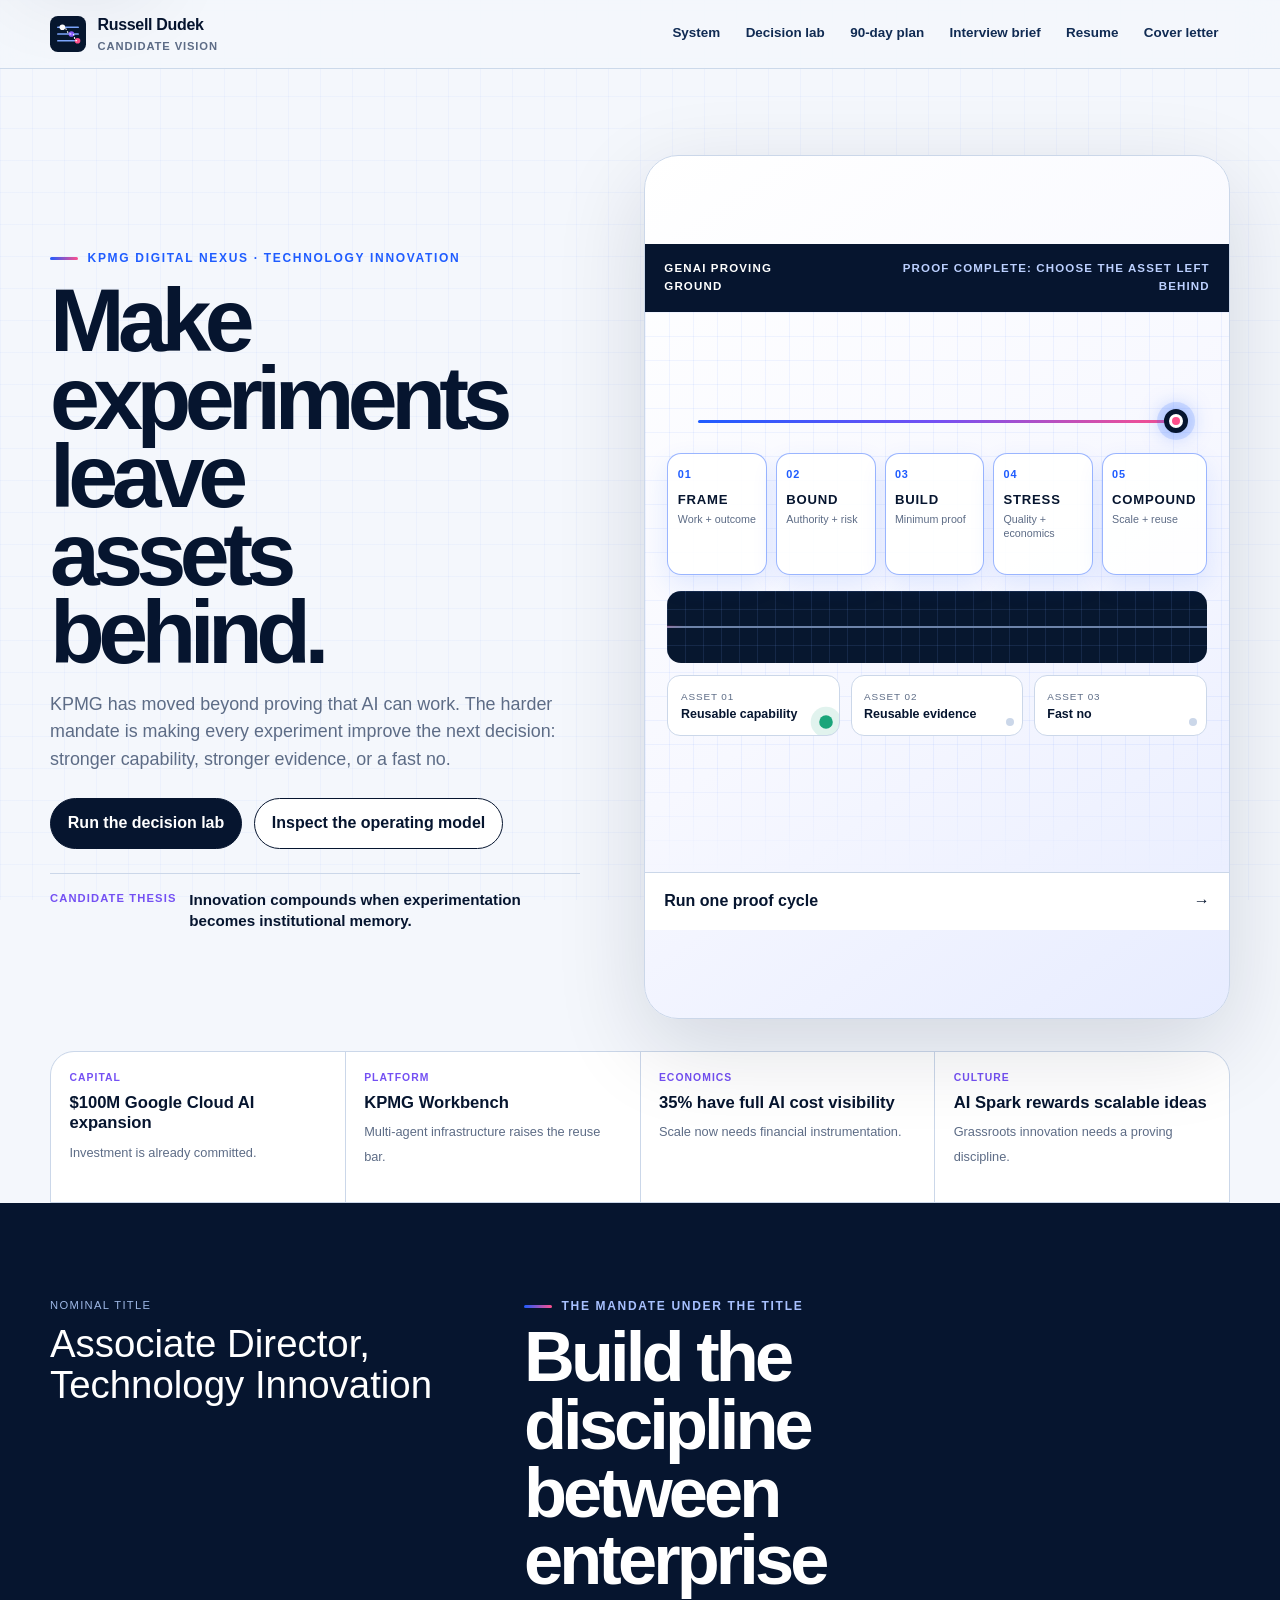
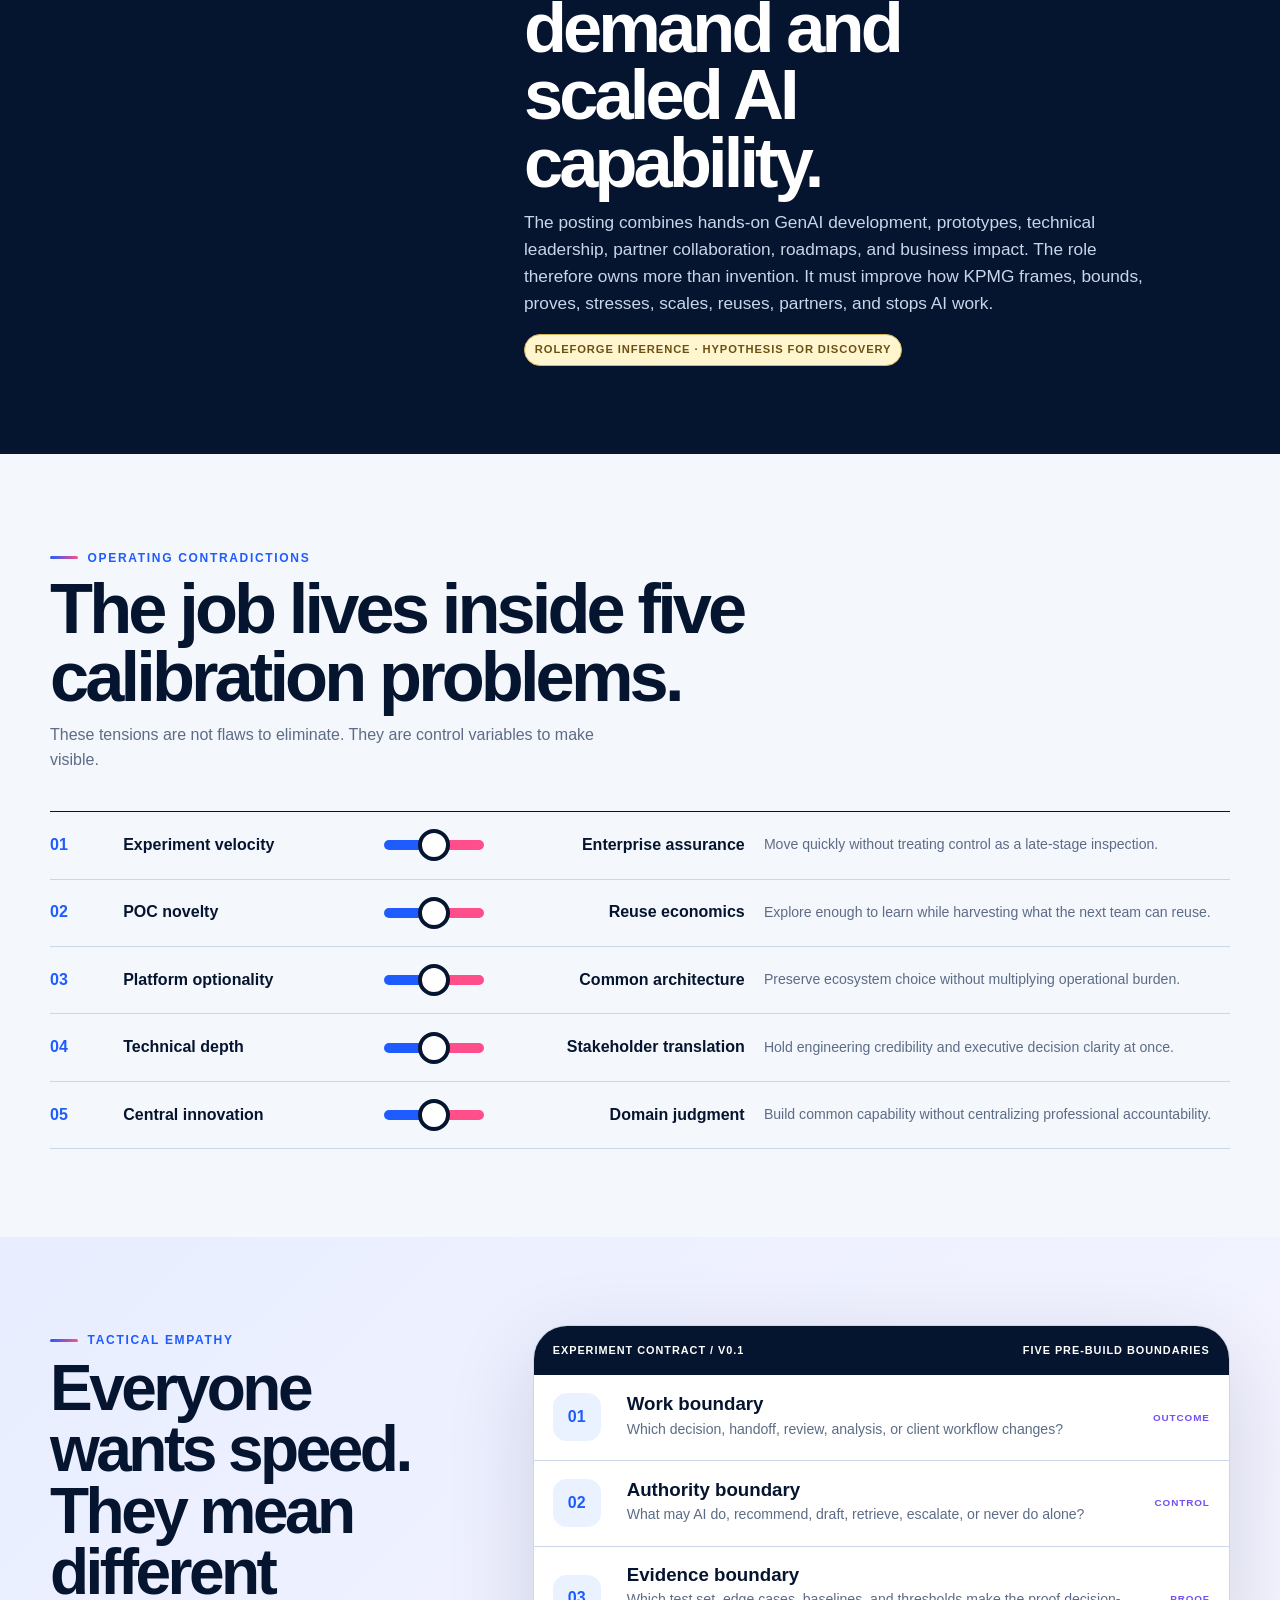
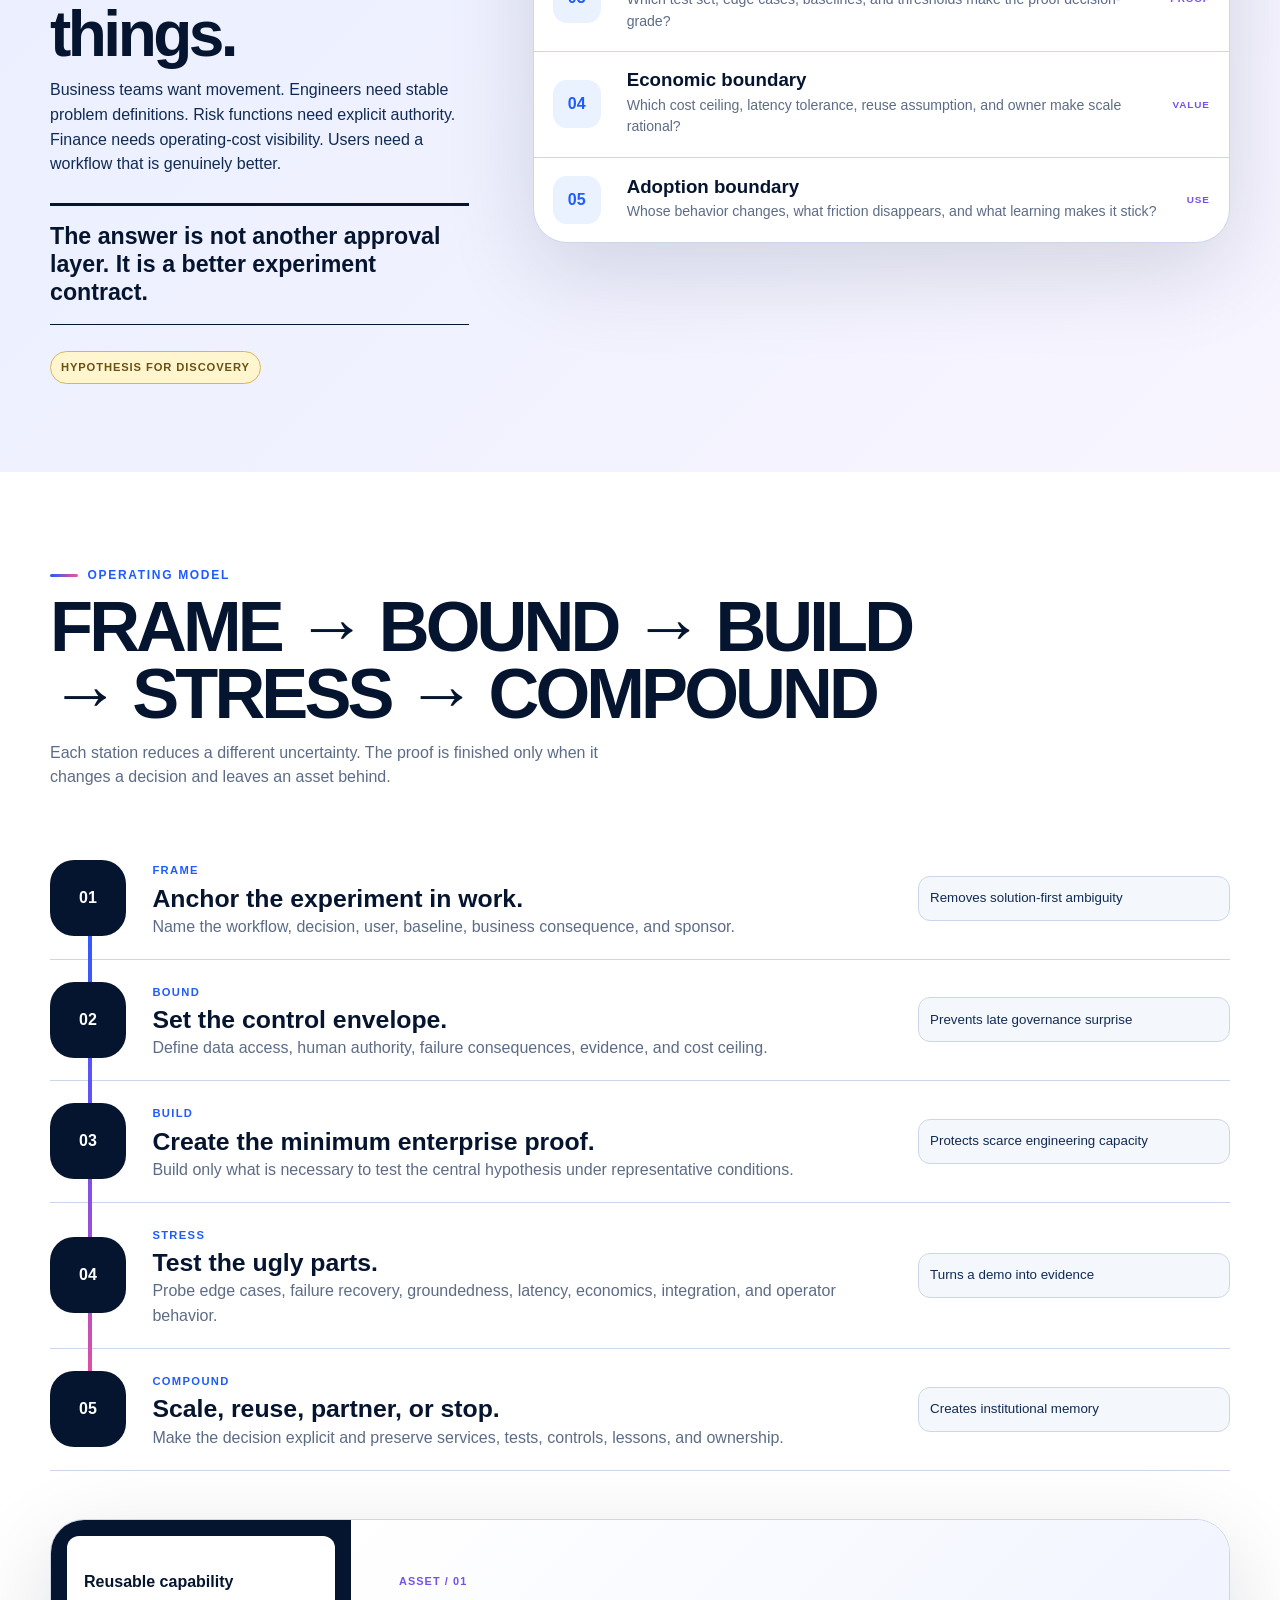
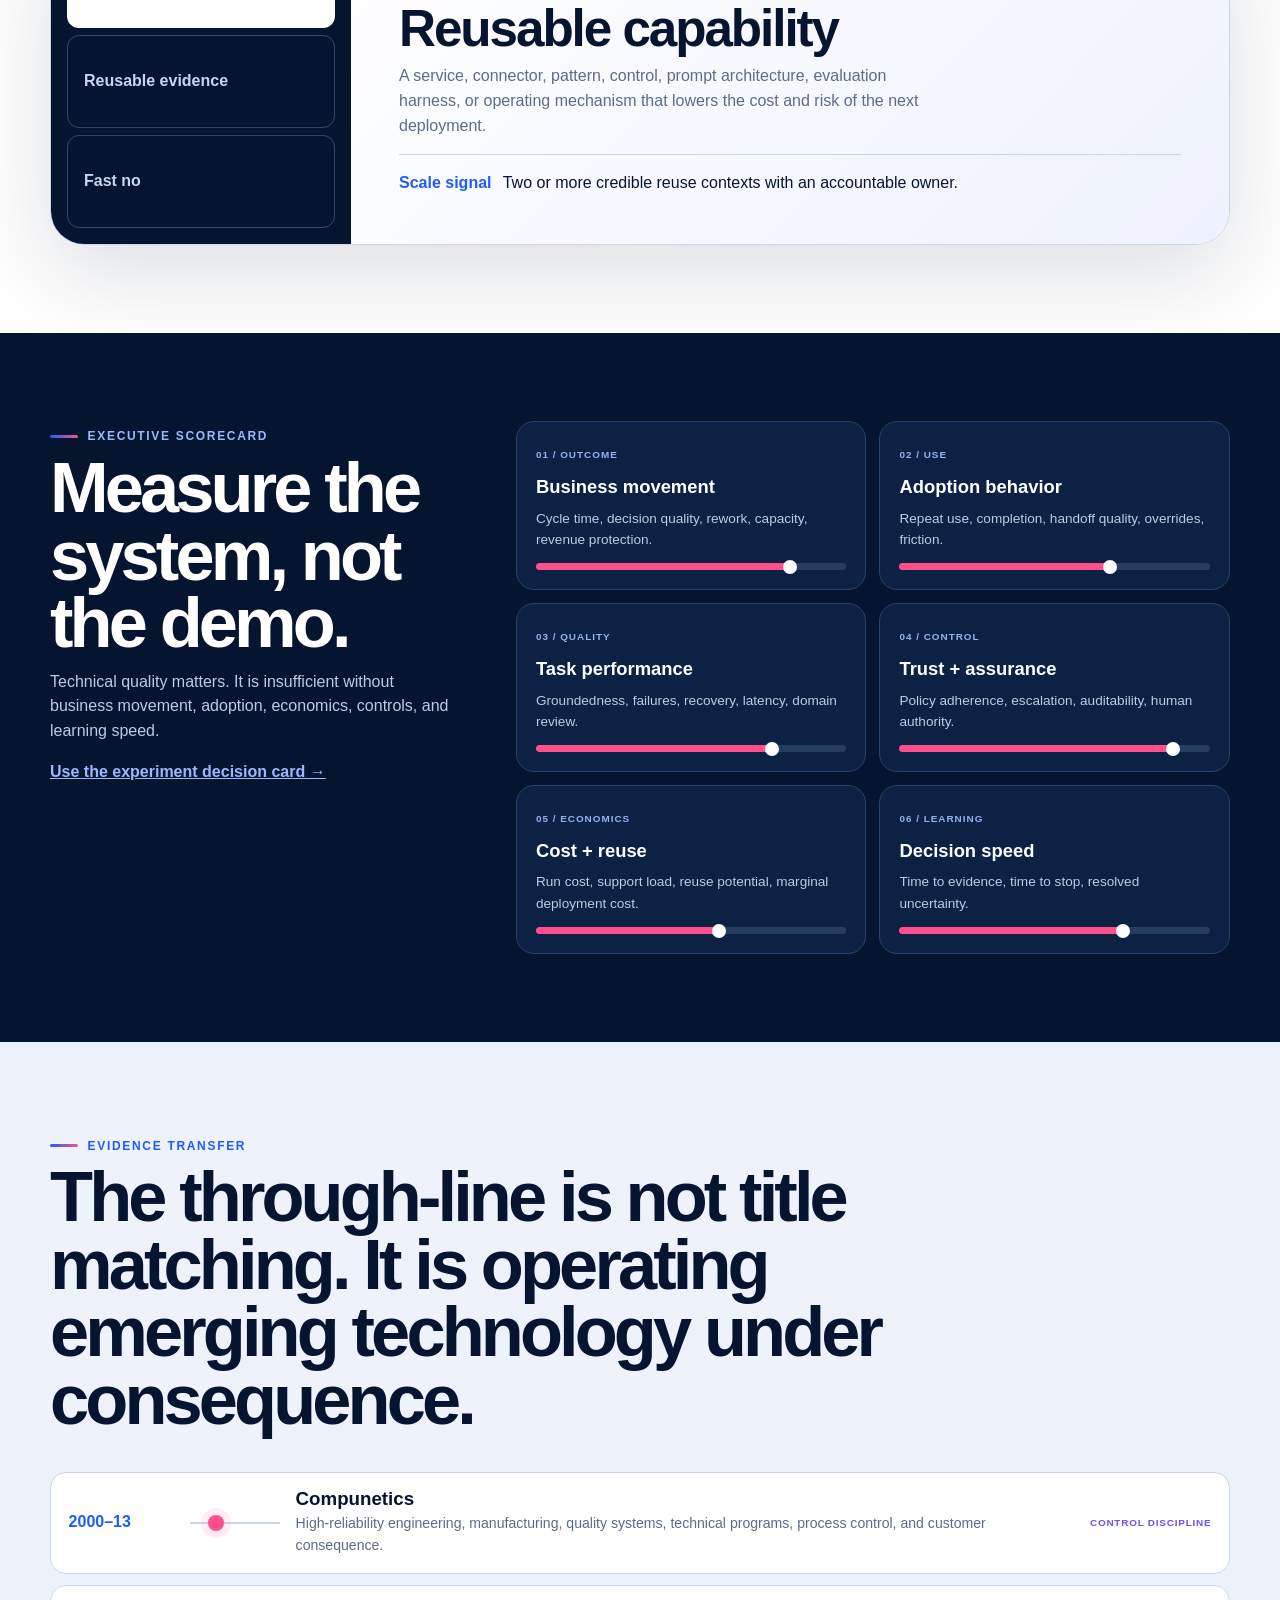
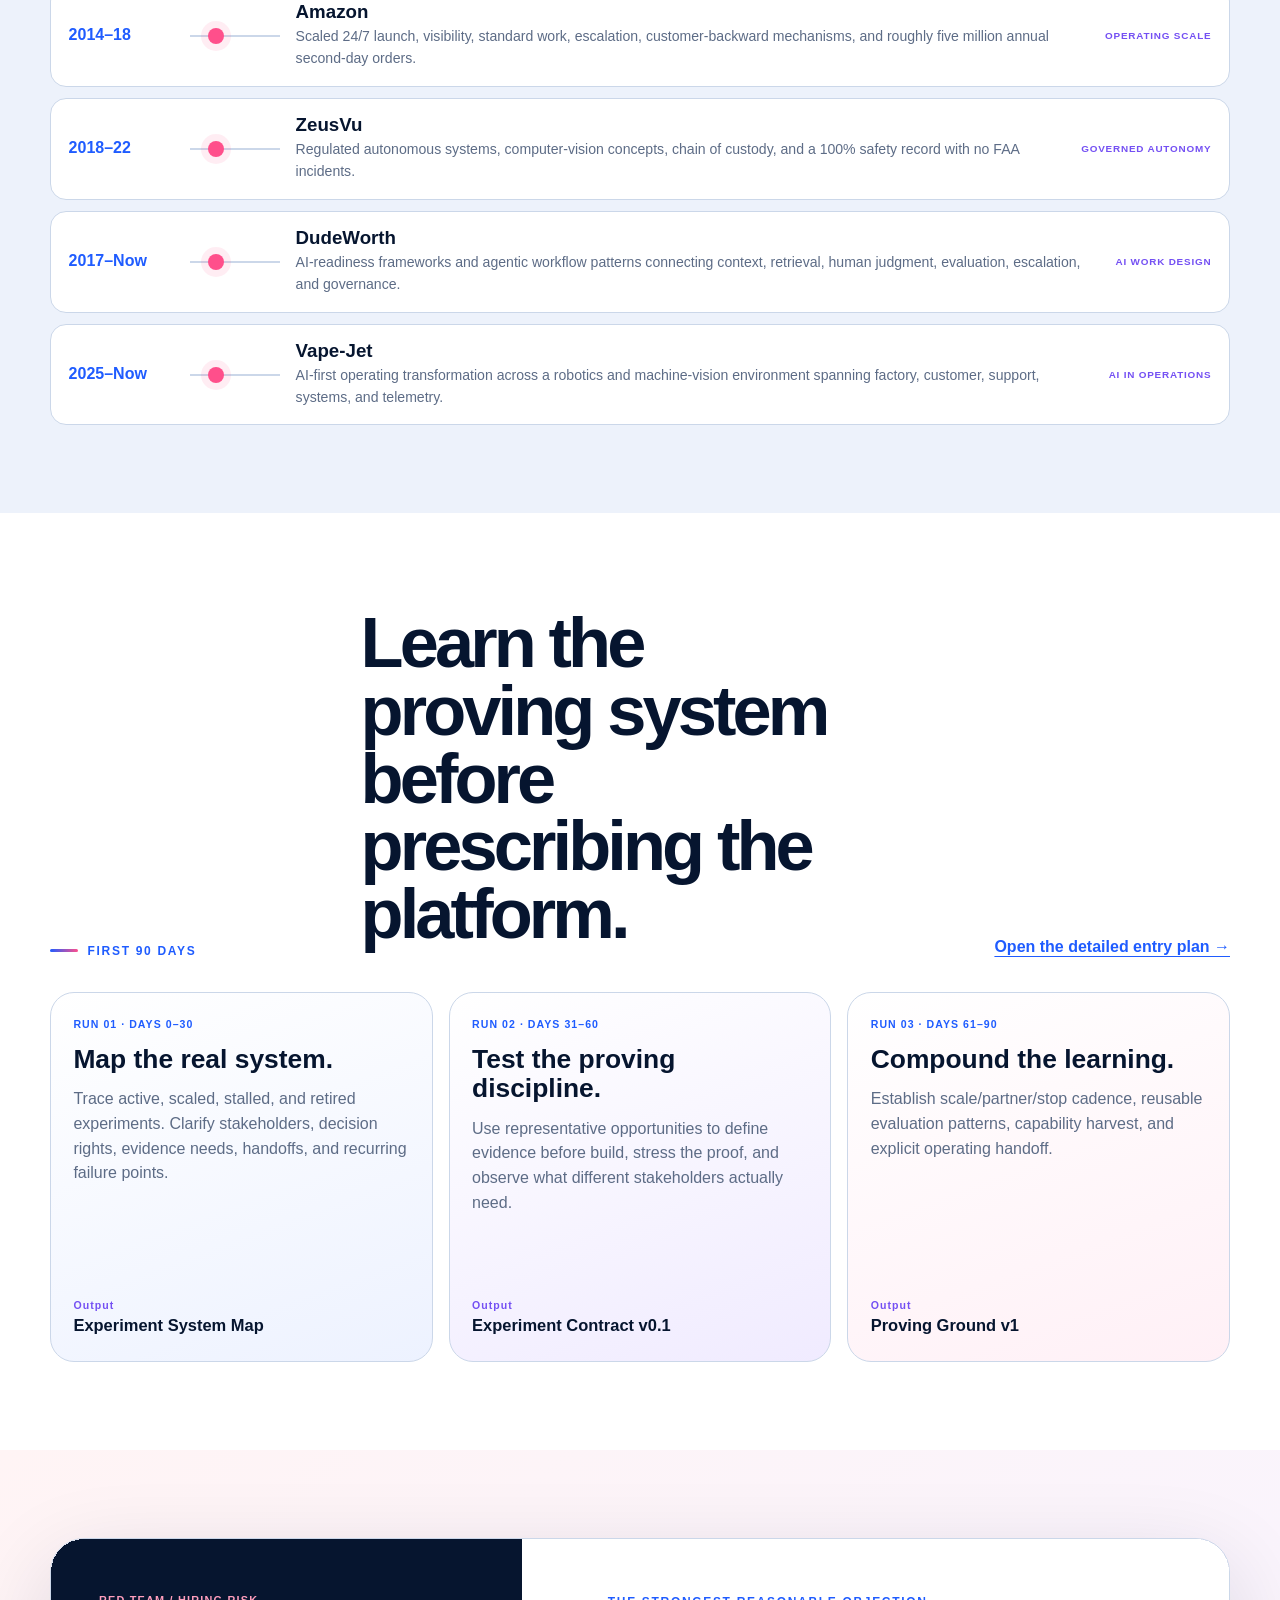
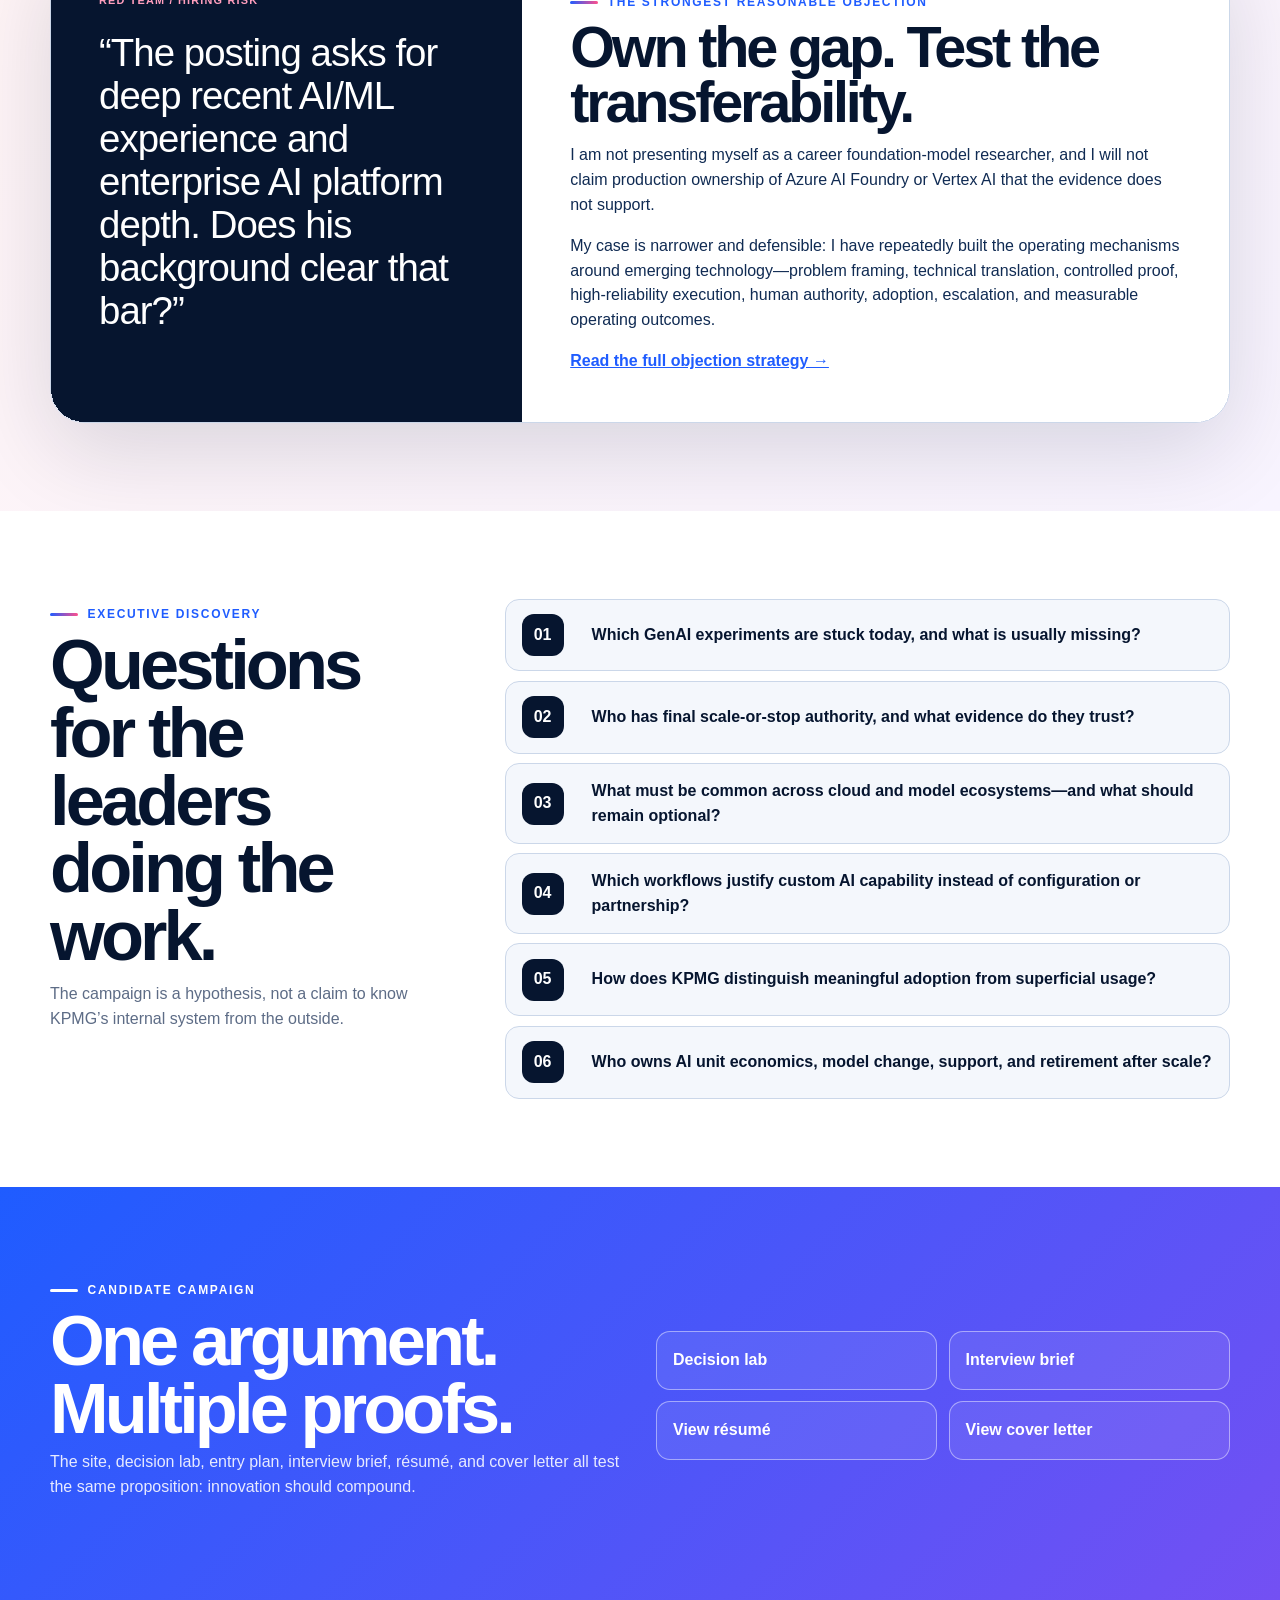
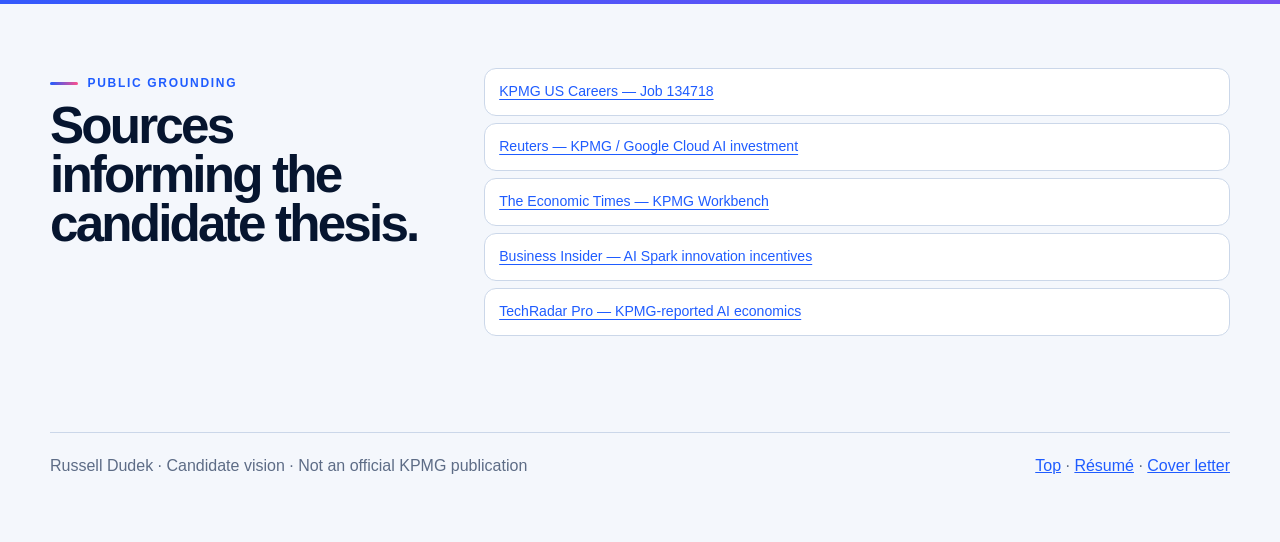
==== commit 456c9eb0: "Materialize audited KPMG RoleForge campaign" ====
--- a/index.html
+++ b/index.html
@@ -4,221 +4,197 @@
   <meta charset="utf-8">
   <meta name="viewport" content="width=device-width, initial-scale=1">
   <meta name="description" content="Russell Dudek candidate vision for KPMG Associate Director, Technology Innovation.">
+  <meta name="roleforge:chat-name" content="KPMG – Technology Innovation">
+  <meta name="roleforge:company" content="KPMG">
+  <meta name="roleforge:role" content="Associate Director, Technology Innovation">
+  <meta name="roleforge:job-posting" content="https://www.kpmguscareers.com/jobdetail/?jobId=134718-B&amp;srcCat=Job+Boards&amp;specSrc=LinkedIn">
+  <meta name="roleforge:repository" content="russelldudek/KPMG">
   <title>Russell Dudek | KPMG Technology Innovation Candidate Vision</title>
+  <link rel="icon" href="assets/proving-ground-mark.svg" type="image/svg+xml">
   <link rel="stylesheet" href="styles.css">
 </head>
 <body>
   <a class="skip-link" href="#main">Skip to content</a>
   <nav class="site-nav" aria-label="Campaign navigation">
-    <a class="brand" href="index.html"><span class="brand-mark" aria-hidden="true">RD</span><span>Russell Dudek · Candidate Vision</span></a>
-    <div class="nav-links">
-      <a href="#model">Operating model</a>
-      <a href="decision-lab.html">Decision lab</a>
-      <a href="90-day-plan.html">90-day plan</a>
-      <a href="interview-brief.html">Interview brief</a>
-      <a href="resume.html">Resume</a>
-      <a href="cover-letter.html">Cover letter</a>
+    <a class="brand" href="index.html"><img src="assets/proving-ground-mark.svg" alt="" aria-hidden="true"><span>Russell Dudek <b>Candidate Vision</b></span></a>
+    <button class="nav-toggle" type="button" aria-expanded="false" aria-controls="primary-nav"><span>Menu</span><i aria-hidden="true"></i></button>
+    <div class="nav-links" id="primary-nav">
+      <a href="#system">System</a><a href="decision-lab.html">Decision lab</a><a href="90-day-plan.html">90-day plan</a><a href="interview-brief.html">Interview brief</a><a href="resume.html">Resume</a><a href="cover-letter.html">Cover letter</a>
     </div>
   </nav>
 
   <main id="main">
     <header class="hero">
-      <div class="shell hero-grid">
-        <div>
-          <span class="eyebrow">KPMG Digital Nexus · Associate Director, Technology Innovation</span>
+      <div class="hero-grid shell">
+        <div class="hero-copy">
+          <span class="eyebrow">KPMG Digital Nexus · Technology Innovation</span>
           <h1>Make experiments leave assets behind.</h1>
-          <p class="hero-lede">KPMG is already investing across cloud, model, agent, and workforce ecosystems. The next innovation problem is not idea scarcity. It is turning enterprise problems into AI capabilities that survive proof, assurance, adoption, economics, and reuse.</p>
-          <div class="hero-actions">
-            <a class="btn btn-primary" href="decision-lab.html">Run the experiment decision card →</a>
-            <a class="btn btn-secondary" href="interview-brief.html">Read the interview thesis</a>
+          <p class="hero-lede">KPMG has moved beyond proving that AI can work. The harder mandate is making every experiment improve the next decision: stronger capability, stronger evidence, or a fast no.</p>
+          <div class="hero-actions"><a class="btn btn-primary" href="decision-lab.html">Run the decision lab</a><a class="btn btn-secondary" href="#system">Inspect the operating model</a></div>
+          <div class="hero-thesis"><span>Candidate thesis</span><strong>Innovation compounds when experimentation becomes institutional memory.</strong></div>
+        </div>
+
+        <section class="proving-rig" aria-labelledby="rig-title" data-proof-rig>
+          <div class="rig-topline"><span id="rig-title">GenAI Proving Ground</span><span class="rig-status" data-rig-status aria-live="polite">Ready for a proof cycle</span></div>
+          <div class="rig-window">
+            <div class="calibration-grid" aria-hidden="true"></div>
+            <div class="rig-track" aria-hidden="true">
+              <span class="track-line"></span>
+              <span class="specimen" data-specimen><i></i></span>
+            </div>
+            <ol class="rig-stations" aria-label="Experiment-to-scale sequence">
+              <li data-rig-stage="0"><b>01</b><span>FRAME</span><small>Work + outcome</small></li>
+              <li data-rig-stage="1"><b>02</b><span>BOUND</span><small>Authority + risk</small></li>
+              <li data-rig-stage="2"><b>03</b><span>BUILD</span><small>Minimum proof</small></li>
+              <li data-rig-stage="3"><b>04</b><span>STRESS</span><small>Quality + economics</small></li>
+              <li data-rig-stage="4"><b>05</b><span>COMPOUND</span><small>Scale + reuse</small></li>
+            </ol>
+            <div class="rig-trace" aria-hidden="true"><span></span><i></i></div>
+            <div class="asset-bins" aria-label="Valid experiment outputs">
+              <div data-asset-bin="capability"><small>Asset 01</small><strong>Reusable capability</strong><span></span></div>
+              <div data-asset-bin="evidence"><small>Asset 02</small><strong>Reusable evidence</strong><span></span></div>
+              <div data-asset-bin="stop"><small>Asset 03</small><strong>Fast no</strong><span></span></div>
+            </div>
           </div>
-        </div>
-
-        <div class="proving-stage" aria-label="GenAI Proving Ground operating sequence">
-          <div class="stage-label">GenAI Proving Ground</div>
-          <div class="stage-rail">
-            <div class="stage-step"><b>01</b><span>FRAME</span><em>Work + outcome</em></div>
-            <div class="stage-step"><b>02</b><span>BOUND</span><em>Authority + risk</em></div>
-            <div class="stage-step"><b>03</b><span>BUILD</span><em>Minimum proof</em></div>
-            <div class="stage-step"><b>04</b><span>STRESS</span><em>Quality + cost + use</em></div>
-            <div class="stage-step"><b>05</b><span>COMPOUND</span><em>Scale + reuse + learn</em></div>
+          <button class="rig-run" type="button" data-rig-run>Run one proof cycle <span aria-hidden="true">→</span></button>
+        </section>
+      </div>
+
+      <div class="moment-band shell" aria-label="Current KPMG AI operating signals">
+        <a href="https://www.reuters.com/technology/artificial-intelligence/kpmg-spend-100-million-ai-partnership-with-google-cloud-2024-11-20/"><span>Capital</span><strong>$100M Google Cloud AI expansion</strong><em>Investment is already committed.</em></a>
+        <a href="https://economictimes.indiatimes.com/tech/artificial-intelligence/kpmg-launches-multi-agent-ai-platform-workbench/articleshow/121930608.cms"><span>Platform</span><strong>KPMG Workbench</strong><em>Multi-agent infrastructure raises the reuse bar.</em></a>
+        <a href="https://www.techradar.com/pro/were-seeing-a-clear-divide-many-business-leaders-admit-they-only-have-a-limited-understanding-of-ai-budgets"><span>Economics</span><strong>35% have full AI cost visibility</strong><em>Scale now needs financial instrumentation.</em></a>
+        <a href="https://www.businessinsider.com/kpmg-ai-spark-awards-cash-prizes-for-employee-ai-innovation-2026-3"><span>Culture</span><strong>AI Spark rewards scalable ideas</strong><em>Grassroots innovation needs a proving discipline.</em></a>
+      </div>
+    </header>
+
+    <section class="mandate-section" aria-labelledby="mandate-title">
+      <div class="shell mandate-grid">
+        <div class="mandate-label"><span>Nominal title</span><strong>Associate Director,<br>Technology Innovation</strong></div>
+        <div class="mandate-claim"><span class="eyebrow">The mandate under the title</span><h2 id="mandate-title">Build the discipline between enterprise demand and scaled AI capability.</h2><p>The posting combines hands-on GenAI development, prototypes, technical leadership, partner collaboration, roadmaps, and business impact. The role therefore owns more than invention. It must improve how KPMG frames, bounds, proves, stresses, scales, reuses, partners, and stops AI work.</p><span class="hypothesis">RoleForge inference · hypothesis for discovery</span></div>
+      </div>
+    </section>
+
+    <section class="tensions-section" aria-labelledby="tensions-title">
+      <div class="shell">
+        <div class="section-kicker"><span class="eyebrow">Operating contradictions</span><h2 id="tensions-title">The job lives inside five calibration problems.</h2><p>These tensions are not flaws to eliminate. They are control variables to make visible.</p></div>
+        <div class="balance-board">
+          <article><span>01</span><div><b>Experiment velocity</b><i></i><b>Enterprise assurance</b></div><p>Move quickly without treating control as a late-stage inspection.</p></article>
+          <article><span>02</span><div><b>POC novelty</b><i></i><b>Reuse economics</b></div><p>Explore enough to learn while harvesting what the next team can reuse.</p></article>
+          <article><span>03</span><div><b>Platform optionality</b><i></i><b>Common architecture</b></div><p>Preserve ecosystem choice without multiplying operational burden.</p></article>
+          <article><span>04</span><div><b>Technical depth</b><i></i><b>Stakeholder translation</b></div><p>Hold engineering credibility and executive decision clarity at once.</p></article>
+          <article><span>05</span><div><b>Central innovation</b><i></i><b>Domain judgment</b></div><p>Build common capability without centralizing professional accountability.</p></article>
+        </div>
+      </div>
+    </section>
+
+    <section class="boundary-section" aria-labelledby="boundary-title">
+      <div class="shell boundary-layout">
+        <div class="boundary-intro"><span class="eyebrow">Tactical empathy</span><h2 id="boundary-title">Everyone wants speed. They mean different things.</h2><p>Business teams want movement. Engineers need stable problem definitions. Risk functions need explicit authority. Finance needs operating-cost visibility. Users need a workflow that is genuinely better.</p><blockquote>The answer is not another approval layer. It is a better experiment contract.</blockquote><span class="hypothesis">Hypothesis for discovery</span></div>
+        <div class="boundary-sheet" aria-label="Five boundaries to define before build">
+          <div class="sheet-head"><span>Experiment Contract / v0.1</span><span>Five pre-build boundaries</span></div>
+          <article><b>01</b><div><h3>Work boundary</h3><p>Which decision, handoff, review, analysis, or client workflow changes?</p></div><span>OUTCOME</span></article>
+          <article><b>02</b><div><h3>Authority boundary</h3><p>What may AI do, recommend, draft, retrieve, escalate, or never do alone?</p></div><span>CONTROL</span></article>
+          <article><b>03</b><div><h3>Evidence boundary</h3><p>Which test set, edge cases, baselines, and thresholds make the proof decision-grade?</p></div><span>PROOF</span></article>
+          <article><b>04</b><div><h3>Economic boundary</h3><p>Which cost ceiling, latency tolerance, reuse assumption, and owner make scale rational?</p></div><span>VALUE</span></article>
+          <article><b>05</b><div><h3>Adoption boundary</h3><p>Whose behavior changes, what friction disappears, and what learning makes it stick?</p></div><span>USE</span></article>
+        </div>
+      </div>
+    </section>
+
+    <section class="system-section" id="system" aria-labelledby="system-title">
+      <div class="shell">
+        <div class="system-heading"><span class="eyebrow">Operating model</span><h2 id="system-title">FRAME → BOUND → BUILD → STRESS → COMPOUND</h2><p>Each station reduces a different uncertainty. The proof is finished only when it changes a decision and leaves an asset behind.</p></div>
+        <div class="system-log">
+          <div class="system-line" aria-hidden="true"><span data-system-progress></span></div>
+          <article><b>01</b><div><span>FRAME</span><h3>Anchor the experiment in work.</h3><p>Name the workflow, decision, user, baseline, business consequence, and sponsor.</p></div><small>Removes solution-first ambiguity</small></article>
+          <article><b>02</b><div><span>BOUND</span><h3>Set the control envelope.</h3><p>Define data access, human authority, failure consequences, evidence, and cost ceiling.</p></div><small>Prevents late governance surprise</small></article>
+          <article><b>03</b><div><span>BUILD</span><h3>Create the minimum enterprise proof.</h3><p>Build only what is necessary to test the central hypothesis under representative conditions.</p></div><small>Protects scarce engineering capacity</small></article>
+          <article><b>04</b><div><span>STRESS</span><h3>Test the ugly parts.</h3><p>Probe edge cases, failure recovery, groundedness, latency, economics, integration, and operator behavior.</p></div><small>Turns a demo into evidence</small></article>
+          <article><b>05</b><div><span>COMPOUND</span><h3>Scale, reuse, partner, or stop.</h3><p>Make the decision explicit and preserve services, tests, controls, lessons, and ownership.</p></div><small>Creates institutional memory</small></article>
+        </div>
+
+        <div class="outcome-console" data-outcome-console>
+          <div class="outcome-tabs" role="tablist" aria-label="Valid experiment outputs">
+            <button role="tab" aria-selected="true" data-outcome="capability">Reusable capability</button>
+            <button role="tab" aria-selected="false" data-outcome="evidence">Reusable evidence</button>
+            <button role="tab" aria-selected="false" data-outcome="stop">Fast no</button>
           </div>
-          <div class="stage-output"><small>Desired output</small><strong>Reusable capability, reusable evidence, or a fast no.</strong></div>
-        </div>
-      </div>
-
-      <div class="shell signal-strip" aria-label="Company moment signals">
-        <div class="signal"><strong>$100M</strong><span>KPMG's announced four-year Google Cloud AI expansion. <a href="https://www.reuters.com/technology/artificial-intelligence/kpmg-spend-100-million-ai-partnership-with-google-cloud-2024-11-20/">Source</a></span></div>
-        <div class="signal"><strong>POC → scale</strong><span>KPMG leadership publicly described the move from experimentation toward scaling. <a href="https://www.reuters.com/technology/artificial-intelligence/kpmg-spend-100-million-ai-partnership-with-google-cloud-2024-11-20/">Source</a></span></div>
-        <div class="signal"><strong>35%</strong><span>Organizations with full visibility into AI operating costs in KPMG-reported 2026 research. <a href="https://www.techradar.com/pro/were-seeing-a-clear-divide-many-business-leaders-admit-they-only-have-a-limited-understanding-of-ai-budgets">Source</a></span></div>
-      </div>
-    </header>
-
-    <section aria-labelledby="mandate-title">
-      <div class="shell">
-        <div class="section-head">
-          <span class="eyebrow">The mandate under the title</span>
-          <h2 id="mandate-title">Convert GenAI experimentation into compounding enterprise capability.</h2>
-          <p>The posting combines hands-on AI application development with POCs, technical leadership, external collaboration, roadmaps, and enterprise business impact. That makes the operating problem larger than model building alone: the role must improve how KPMG chooses, proves, and scales AI work.</p>
-        </div>
-        <div class="mandate-panel">
-          <div>
-            <div class="mandate-label">Nominal role</div>
-            <p class="mandate-title">Technology innovation leader.</p>
+          <div class="outcome-display" role="tabpanel" tabindex="0">
+            <span data-outcome-code>ASSET / 01</span><h3 data-outcome-title>Reusable capability</h3><p data-outcome-copy>A service, connector, pattern, control, prompt architecture, evaluation harness, or operating mechanism that lowers the cost and risk of the next deployment.</p><div data-outcome-proof><b>Scale signal</b><span>Two or more credible reuse contexts with an accountable owner.</span></div>
           </div>
-          <div>
-            <div class="mandate-label">RoleForge inference</div>
-            <p class="mandate-copy"><strong>Build the proving discipline between enterprise demand and scaled AI capability.</strong> Make it easier to decide which problems deserve experiments, what must be bounded before build, how POCs are stressed, what evidence warrants scale, and which artifacts should be reused across the next problem.</p>
-          </div>
-        </div>
-      </div>
-    </section>
-
-    <section aria-labelledby="tensions-title">
-      <div class="shell">
-        <div class="section-head">
-          <span class="eyebrow">Operating contradictions</span>
-          <h2 id="tensions-title">The job gets interesting where good goals collide.</h2>
-          <p>The leader's value is not eliminating these tensions. It is making them explicit enough to manage deliberately.</p>
-        </div>
-        <div class="tension-table">
-          <div class="tension-row"><span class="num">01</span><strong>Experiment velocity</strong><span class="versus">↔</span><strong>Enterprise assurance</strong></div>
-          <div class="tension-row"><span class="num">02</span><strong>POC novelty</strong><span class="versus">↔</span><strong>Reuse and unit economics</strong></div>
-          <div class="tension-row"><span class="num">03</span><strong>Platform optionality</strong><span class="versus">↔</span><strong>Common architecture and controls</strong></div>
-          <div class="tension-row"><span class="num">04</span><strong>Technical depth</strong><span class="versus">↔</span><strong>Cross-functional translation</strong></div>
-          <div class="tension-row"><span class="num">05</span><strong>Central innovation</strong><span class="versus">↔</span><strong>Domain professional judgment</strong></div>
-        </div>
-      </div>
-    </section>
-
-    <section aria-labelledby="boundaries-title">
-      <div class="shell lab-layout">
-        <aside class="lab-note">
-          <span class="eyebrow" style="color:#9db6ff">Tactical empathy</span>
-          <h3>Innovation teams inherit pressure from every direction.</h3>
-          <p>Business teams want speed. Platform teams need architectural coherence. Risk functions need explicit authority and review boundaries. Engineers need stable problem definitions. Finance needs visibility into operating cost. Users need workflows that are genuinely better.</p>
-          <p>The answer is not another approval layer. It is a better experiment contract.</p>
-          <span class="hypothesis">Hypothesis for discovery</span>
-        </aside>
-        <div>
-          <div class="section-head">
-            <span class="eyebrow">Before a build begins</span>
-            <h2 id="boundaries-title">Five boundaries to make explicit.</h2>
-          </div>
-          <div class="boundary-list">
-            <article class="boundary"><div class="index">01</div><div><h3>Work boundary</h3><p>Which decision, handoff, review, analysis, or client-facing workflow changes if this succeeds?</p></div></article>
-            <article class="boundary"><div class="index">02</div><div><h3>Authority boundary</h3><p>What may the AI do, recommend, draft, retrieve, escalate, or never do without accountable human judgment?</p></div></article>
-            <article class="boundary"><div class="index">03</div><div><h3>Evidence boundary</h3><p>What data, test set, edge case, and acceptance threshold will make the experiment decision-grade?</p></div></article>
-            <article class="boundary"><div class="index">04</div><div><h3>Economic boundary</h3><p>What cost ceiling, latency tolerance, reuse assumption, and operating ownership make scale rational?</p></div></article>
-            <article class="boundary"><div class="index">05</div><div><h3>Adoption boundary</h3><p>Whose behavior must change, what friction disappears, and what training or standard work makes the improvement stick?</p></div></article>
-          </div>
-        </div>
-      </div>
-    </section>
-
-    <section id="model" aria-labelledby="model-title">
-      <div class="shell">
-        <div class="section-head">
-          <span class="eyebrow">Operating model</span>
-          <h2 id="model-title">FRAME → BOUND → BUILD → STRESS → COMPOUND</h2>
-          <p>A role-derived sequence for making experimentation cumulative. The outcome is not “more POCs.” It is stronger evidence, clearer decisions, reusable patterns, and earlier termination of weak ideas.</p>
-        </div>
-        <div class="model-track">
-          <article class="model-step"><div class="dot">01</div><h3>FRAME</h3><p>Start with the work, the decision, the user, the baseline, and the business consequence—not the model.</p></article>
-          <article class="model-step"><div class="dot">02</div><h3>BOUND</h3><p>Set data access, human authority, risk envelope, expected evidence, and cost ceiling before engineering expands.</p></article>
-          <article class="model-step"><div class="dot">03</div><h3>BUILD</h3><p>Create the smallest enterprise-representative artifact capable of proving or disproving the core hypothesis.</p></article>
-          <article class="model-step"><div class="dot">04</div><h3>STRESS</h3><p>Test quality, failure modes, cost, latency, integration burden, and operator behavior under realistic conditions.</p></article>
-          <article class="model-step"><div class="dot">05</div><h3>COMPOUND</h3><p>Scale, partner, reuse, or retire. Preserve patterns, tests, lessons, and decision records for the next experiment.</p></article>
-        </div>
-      </div>
-    </section>
-
-    <section aria-labelledby="scorecard-title">
-      <div class="shell">
-        <div class="section-head"><span class="eyebrow">Executive scorecard</span><h2 id="scorecard-title">Measure the system, not just the demo.</h2><p>A balanced scorecard keeps technical performance connected to business, adoption, economics, controls, and learning speed.</p></div>
-        <div class="scorecard-grid">
-          <article class="score-item"><small>Outcome</small><h3>Business movement</h3><p>Cycle time, decision quality, rework, capacity, revenue protection, or another workflow-specific result.</p></article>
-          <article class="score-item"><small>Use</small><h3>Adoption behavior</h3><p>Repeat usage in the target workflow, completion, handoff quality, override patterns, and user friction.</p></article>
-          <article class="score-item"><small>AI quality</small><h3>Task performance</h3><p>Accuracy, groundedness, failure modes, recovery behavior, latency, and domain-review outcomes.</p></article>
-          <article class="score-item"><small>Control</small><h3>Trust and assurance</h3><p>Review effectiveness, policy adherence, escalation quality, auditability, and human authority.</p></article>
-          <article class="score-item"><small>Economics</small><h3>Cost and reuse</h3><p>Run cost, implementation burden, support load, reuse potential, and marginal cost of the next deployment.</p></article>
-          <article class="score-item"><small>Learning</small><h3>Decision speed</h3><p>Time from idea to evidence, time to stop weak work, reuse of tests, and rate of resolved uncertainty.</p></article>
-        </div>
-      </div>
-    </section>
-
-    <section aria-labelledby="proof-title">
-      <div class="shell">
-        <div class="section-head"><span class="eyebrow">Evidence trail</span><h2 id="proof-title">Why this operating problem is familiar terrain.</h2><p>The evidence argument is transferability, not title matching: high-reliability technical systems, scaled operations, regulated autonomy, AI workflow design, and AI-first operating transformation.</p></div>
-        <div class="evidence-rail">
-          <article class="evidence-item"><div class="evidence-dot">01</div><div class="evidence-meta"><strong>Compunetics</strong><span>2000–2013</span></div><div class="evidence-copy"><p>Led engineering, manufacturing, quality, customer delivery, and complex technical programs in advanced electronics and high-reliability environments; built quality systems, standard work, root-cause practices, measures, and controls.</p></div></article>
-          <article class="evidence-item"><div class="evidence-dot">02</div><div class="evidence-meta"><strong>Amazon</strong><span>2014–2018</span></div><div class="evidence-copy"><p>Led launch and execution for Amazon Prime Pittsburgh in a 24/7 environment supporting approximately five million second-day orders annually; built operating routines, visibility, escalation, standard work, and customer-backward mechanisms.</p></div></article>
-          <article class="evidence-item"><div class="evidence-dot">03</div><div class="evidence-meta"><strong>ZeusVu</strong><span>2018–2022</span></div><div class="evidence-copy"><p>Led regulated drone operations across medical, energy, logistics, real-estate, and restricted-airspace contexts with a 100% safety record and no FAA incidents; developed TensorFlow-based concepts for computer-vision-enabled field intelligence.</p></div></article>
-          <article class="evidence-item"><div class="evidence-dot">04</div><div class="evidence-meta"><strong>DudeWorth</strong><span>2017–Present</span></div><div class="evidence-copy"><p>Develops AI-readiness and opportunity frameworks and designs agentic workflow patterns using structured context, retrieval, agents, human judgment, escalation, decision records, evaluation, and governance rails.</p></div></article>
-          <article class="evidence-item"><div class="evidence-dot">05</div><div class="evidence-meta"><strong>Vape-Jet</strong><span>2025–Present</span></div><div class="evidence-copy"><p>Leads AI-first operating transformation across production, purchasing, quality, customer success, support, engineering issue flow, ERP/Odoo, Jira, HubSpot, Slack, telemetry, and AI-assisted workflows in a robotics and machine-vision environment.</p></div></article>
-        </div>
-      </div>
-    </section>
-
-    <section aria-labelledby="plan-title">
-      <div class="shell">
-        <div class="section-head"><span class="eyebrow">First 90 days</span><h2 id="plan-title">Learn the system before prescribing the platform.</h2><p>The entry plan begins with portfolio and workflow discovery, then tests the proving discipline on representative opportunities before institutionalizing reusable mechanisms.</p></div>
-        <div class="timeline">
-          <article class="phase"><div class="phase-head"><small>Days 0–30</small><h3>Map the proving system</h3></div><div class="phase-body"><ul><li>Inventory representative demand, active experiments, platform paths, and decision owners.</li><li>Interview business, domain, engineering, data, risk, finance, and adoption stakeholders.</li><li>Trace several POCs from origin to present state; identify where evidence or ownership breaks.</li></ul></div></article>
-          <article class="phase"><div class="phase-head"><small>Days 31–60</small><h3>Test the discipline</h3></div><div class="phase-body"><ul><li>Run two or three representative opportunities through the decision card and experiment contract.</li><li>Agree evaluation requirements for quality, control, cost, latency, and operator behavior.</li><li>Clarify scale, reuse, partner, hold, and stop decision rights.</li></ul></div></article>
-          <article class="phase"><div class="phase-head"><small>Days 61–90</small><h3>Make learning reusable</h3></div><div class="phase-body"><ul><li>Publish a reusable experiment brief, evaluation pack, and decision record pattern.</li><li>Establish a lightweight cadence for evidence review and scale/stop decisions.</li><li>Capture common components, reusable tests, and recurring failure modes across experiments.</li></ul></div></article>
-        </div>
-        <div class="hero-actions"><a class="btn btn-secondary" href="90-day-plan.html">Open the detailed 90-day entry plan →</a></div>
-      </div>
-    </section>
-
-    <section aria-labelledby="objection-title">
-      <div class="shell">
-        <div class="section-head"><span class="eyebrow">Hard objection</span><h2 id="objection-title">The strongest reasonable concern deserves a direct answer.</h2></div>
-        <div class="objection-sheet">
-          <div>
-            <span class="risk-stamp">Hiring risk</span>
-            <blockquote>“The posting asks for deep recent AI/ML experience and hands-on enterprise AI platform development. Is this candidate technical enough?”</blockquote>
-          </div>
-          <div class="objection-answer">
-            <h3>The gap is real. The transferability argument is specific.</h3>
-            <p>Russell's verified record supports AI workflow and agentic design, Python and TensorFlow exposure, AI-first operating transformation, technical program leadership, regulated autonomous systems, robotics and machine-vision operations, and high-reliability engineering. It does <strong>not</strong> justify claiming a five-year foundation-model research career or unverified production ownership of Azure AI Foundry or Vertex AI.</p>
-            <p>The case for fit is that the role's stated work is broader than research: enterprise POCs, cross-functional engineering coordination, platform and roadmap thinking, partner collaboration, resource prioritization, and business impact. Russell's differentiated edge is building the operating mechanisms around emerging technology so technical work reaches real users, real decisions, and measurable outcomes. Platform-specific depth should be tested directly in interview—not papered over.</p>
-          </div>
-        </div>
-      </div>
-    </section>
-
-    <section aria-labelledby="questions-title">
-      <div class="shell">
-        <div class="section-head"><span class="eyebrow">Discovery protocol</span><h2 id="questions-title">Questions for the leaders doing the work.</h2><p>These are designed to reveal the actual decision architecture behind the job.</p></div>
-        <div class="question-stack">
-          <div class="question"><p>Which GenAI experiments are currently stuck, and what is usually missing: data, trust, integration, economics, ownership, or user behavior?</p></div>
-          <div class="question"><p>Who has the final authority to scale, pause, partner, or stop an AI experiment—and what evidence do they trust?</p></div>
-          <div class="question"><p>Across Azure, Google, model, and partner ecosystems, what must be standardized and where does KPMG deliberately preserve optionality?</p></div>
-          <div class="question"><p>Which workflows are strategically important enough to justify custom AI capability rather than configuration of an existing platform?</p></div>
-          <div class="question"><p>How does Digital Nexus distinguish meaningful workflow adoption from tool usage or pilot participation?</p></div>
-          <div class="question"><p>What AI failure mode would be most damaging to trust with KPMG professionals or clients?</p></div>
-          <div class="question"><p>What artifacts from successful POCs are currently reusable by the next team, and which lessons are still trapped in individual projects?</p></div>
-          <div class="question"><p>Who owns AI unit economics after an experiment becomes an operating capability?</p></div>
-        </div>
-      </div>
-    </section>
-
-    <section aria-labelledby="sources-title">
-      <div class="shell">
-        <div class="section-head"><span class="eyebrow">Public research</span><h2 id="sources-title">Sources informing this candidate thesis.</h2><p>Company-specific recommendations on this site are hypotheses for discovery unless directly supported by the job posting or linked public research.</p></div>
-        <div class="source-list">
-          <a href="https://www.kpmguscareers.com/jobdetail/?jobId=134718-B">KPMG US Careers — Associate Director, Technology Innovation, Job 134718</a>
-          <a href="https://www.reuters.com/technology/artificial-intelligence/kpmg-spend-100-million-ai-partnership-with-google-cloud-2024-11-20/">Reuters — KPMG's $100M Google Cloud AI partnership expansion and scaling signal</a>
-          <a href="https://economictimes.indiatimes.com/tech/artificial-intelligence/kpmg-launches-multi-agent-ai-platform-workbench/articleshow/121930608.cms">The Economic Times — KPMG Workbench multi-agent AI platform</a>
-          <a href="https://www.businessinsider.com/kpmg-ai-boss-david-rowlands-artificial-intelligence-strategy-big-four-2024-11">Business Insider — Interview with KPMG global AI leader David Rowlands on operating-model adoption</a>
-          <a href="https://www.techradar.com/pro/were-seeing-a-clear-divide-many-business-leaders-admit-they-only-have-a-limited-understanding-of-ai-budgets">TechRadar Pro — KPMG-reported 2026 AI economics findings</a>
-        </div>
-      </div>
+        </div>
+      </div>
+    </section>
+
+    <section class="scorecard-section" aria-labelledby="scorecard-title">
+      <div class="shell scorecard-layout">
+        <div class="scorecard-intro"><span class="eyebrow">Executive scorecard</span><h2 id="scorecard-title">Measure the system, not the demo.</h2><p>Technical quality matters. It is insufficient without business movement, adoption, economics, controls, and learning speed.</p><a href="decision-lab.html">Use the experiment decision card →</a></div>
+        <div class="instrument-panel">
+          <article><span>01 / OUTCOME</span><strong>Business movement</strong><p>Cycle time, decision quality, rework, capacity, revenue protection.</p><i style="--level:82%"></i></article>
+          <article><span>02 / USE</span><strong>Adoption behavior</strong><p>Repeat use, completion, handoff quality, overrides, friction.</p><i style="--level:68%"></i></article>
+          <article><span>03 / QUALITY</span><strong>Task performance</strong><p>Groundedness, failures, recovery, latency, domain review.</p><i style="--level:76%"></i></article>
+          <article><span>04 / CONTROL</span><strong>Trust + assurance</strong><p>Policy adherence, escalation, auditability, human authority.</p><i style="--level:88%"></i></article>
+          <article><span>05 / ECONOMICS</span><strong>Cost + reuse</strong><p>Run cost, support load, reuse potential, marginal deployment cost.</p><i style="--level:59%"></i></article>
+          <article><span>06 / LEARNING</span><strong>Decision speed</strong><p>Time to evidence, time to stop, resolved uncertainty.</p><i style="--level:72%"></i></article>
+        </div>
+      </div>
+    </section>
+
+    <section class="evidence-section" aria-labelledby="evidence-title">
+      <div class="shell">
+        <div class="section-kicker"><span class="eyebrow">Evidence transfer</span><h2 id="evidence-title">The through-line is not title matching. It is operating emerging technology under consequence.</h2></div>
+        <div class="evidence-traces">
+          <article><span class="trace-year">2000–13</span><div class="trace-line"><i></i></div><div><h3>Compunetics</h3><p>High-reliability engineering, manufacturing, quality systems, technical programs, process control, and customer consequence.</p></div><b>CONTROL DISCIPLINE</b></article>
+          <article><span class="trace-year">2014–18</span><div class="trace-line"><i></i></div><div><h3>Amazon</h3><p>Scaled 24/7 launch, visibility, standard work, escalation, customer-backward mechanisms, and roughly five million annual second-day orders.</p></div><b>OPERATING SCALE</b></article>
+          <article><span class="trace-year">2018–22</span><div class="trace-line"><i></i></div><div><h3>ZeusVu</h3><p>Regulated autonomous systems, computer-vision concepts, chain of custody, and a 100% safety record with no FAA incidents.</p></div><b>GOVERNED AUTONOMY</b></article>
+          <article><span class="trace-year">2017–Now</span><div class="trace-line"><i></i></div><div><h3>DudeWorth</h3><p>AI-readiness frameworks and agentic workflow patterns connecting context, retrieval, human judgment, evaluation, escalation, and governance.</p></div><b>AI WORK DESIGN</b></article>
+          <article><span class="trace-year">2025–Now</span><div class="trace-line"><i></i></div><div><h3>Vape-Jet</h3><p>AI-first operating transformation across a robotics and machine-vision environment spanning factory, customer, support, systems, and telemetry.</p></div><b>AI IN OPERATIONS</b></article>
+        </div>
+      </div>
+    </section>
+
+    <section class="entry-section" aria-labelledby="entry-title">
+      <div class="shell">
+        <div class="entry-heading"><span class="eyebrow">First 90 days</span><h2 id="entry-title">Learn the proving system before prescribing the platform.</h2><a class="text-link" href="90-day-plan.html">Open the detailed entry plan →</a></div>
+        <div class="entry-runs">
+          <article><span>RUN 01 · DAYS 0–30</span><h3>Map the real system.</h3><p>Trace active, scaled, stalled, and retired experiments. Clarify stakeholders, decision rights, evidence needs, handoffs, and recurring failure points.</p><b>Output</b><strong>Experiment System Map</strong></article>
+          <article><span>RUN 02 · DAYS 31–60</span><h3>Test the proving discipline.</h3><p>Use representative opportunities to define evidence before build, stress the proof, and observe what different stakeholders actually need.</p><b>Output</b><strong>Experiment Contract v0.1</strong></article>
+          <article><span>RUN 03 · DAYS 61–90</span><h3>Compound the learning.</h3><p>Establish scale/partner/stop cadence, reusable evaluation patterns, capability harvest, and explicit operating handoff.</p><b>Output</b><strong>Proving Ground v1</strong></article>
+        </div>
+      </div>
+    </section>
+
+    <section class="objection-section" aria-labelledby="objection-title">
+      <div class="shell objection-grid">
+        <div class="red-team"><span>RED TEAM / HIRING RISK</span><blockquote>“The posting asks for deep recent AI/ML experience and enterprise AI platform depth. Does his background clear that bar?”</blockquote></div>
+        <div class="objection-answer"><span class="eyebrow">The strongest reasonable objection</span><h2 id="objection-title">Own the gap. Test the transferability.</h2><p>I am not presenting myself as a career foundation-model researcher, and I will not claim production ownership of Azure AI Foundry or Vertex AI that the evidence does not support.</p><p>My case is narrower and defensible: I have repeatedly built the operating mechanisms around emerging technology—problem framing, technical translation, controlled proof, high-reliability execution, human authority, adoption, escalation, and measurable operating outcomes.</p><a href="interview-brief.html">Read the full objection strategy →</a></div>
+      </div>
+    </section>
+
+    <section class="questions-section" aria-labelledby="questions-title">
+      <div class="shell questions-grid">
+        <div><span class="eyebrow">Executive discovery</span><h2 id="questions-title">Questions for the leaders doing the work.</h2><p>The campaign is a hypothesis, not a claim to know KPMG’s internal system from the outside.</p></div>
+        <ol class="question-checks">
+          <li><span>01</span><p>Which GenAI experiments are stuck today, and what is usually missing?</p></li>
+          <li><span>02</span><p>Who has final scale-or-stop authority, and what evidence do they trust?</p></li>
+          <li><span>03</span><p>What must be common across cloud and model ecosystems—and what should remain optional?</p></li>
+          <li><span>04</span><p>Which workflows justify custom AI capability instead of configuration or partnership?</p></li>
+          <li><span>05</span><p>How does KPMG distinguish meaningful adoption from superficial usage?</p></li>
+          <li><span>06</span><p>Who owns AI unit economics, model change, support, and retirement after scale?</p></li>
+        </ol>
+      </div>
+    </section>
+
+    <section class="final-cta">
+      <div class="shell final-grid"><div><span class="eyebrow">Candidate campaign</span><h2>One argument. Multiple proofs.</h2><p>The site, decision lab, entry plan, interview brief, résumé, and cover letter all test the same proposition: innovation should compound.</p></div><div class="final-links"><a href="decision-lab.html">Decision lab</a><a href="interview-brief.html">Interview brief</a><a href="resume.html">View résumé</a><a href="cover-letter.html">View cover letter</a></div></div>
+    </section>
+
+    <section class="sources-section" aria-labelledby="sources-title">
+      <div class="shell sources-grid"><div><span class="eyebrow">Public grounding</span><h2 id="sources-title">Sources informing the candidate thesis.</h2></div><div class="source-list"><a href="https://www.kpmguscareers.com/jobdetail/?jobId=134718-B&amp;srcCat=Job+Boards&amp;specSrc=LinkedIn">KPMG US Careers — Job 134718</a><a href="https://www.reuters.com/technology/artificial-intelligence/kpmg-spend-100-million-ai-partnership-with-google-cloud-2024-11-20/">Reuters — KPMG / Google Cloud AI investment</a><a href="https://economictimes.indiatimes.com/tech/artificial-intelligence/kpmg-launches-multi-agent-ai-platform-workbench/articleshow/121930608.cms">The Economic Times — KPMG Workbench</a><a href="https://www.businessinsider.com/kpmg-ai-spark-awards-cash-prizes-for-employee-ai-innovation-2026-3">Business Insider — AI Spark innovation incentives</a><a href="https://www.techradar.com/pro/were-seeing-a-clear-divide-many-business-leaders-admit-they-only-have-a-limited-understanding-of-ai-budgets">TechRadar Pro — KPMG-reported AI economics</a></div></div>
     </section>
   </main>
-
-  <footer class="site-footer"><div class="shell footer-grid"><span>Russell Dudek · Pittsburgh, Pennsylvania</span><span><a href="resume.html">Resume</a> · <a href="cover-letter.html">Cover letter</a> · <a href="interview-brief.html">Interview brief</a></span></div></footer>
+  <footer class="site-footer"><div class="shell"><span>Russell Dudek · Candidate vision · Not an official KPMG publication</span><span><a href="index.html">Top</a> · <a href="resume.html">Résumé</a> · <a href="cover-letter.html">Cover letter</a></span></div></footer>
+  <script src="app.js" defer></script>
 </body>
-</html>
+</html>
--- a/styles.css
+++ b/styles.css
@@ -1,262 +1,52 @@
-:root {
-  --ink: #07172f;
-  --ink-2: #102a4e;
-  --blue: #2457ff;
-  --blue-2: #4d76ff;
-  --violet: #7047eb;
-  --lavender: #e9e6ff;
-  --sky: #eaf2ff;
-  --mint: #dff8f0;
-  --amber: #fff0c9;
-  --paper: #ffffff;
-  --fog: #f5f7fb;
-  --line: #ccd6e7;
-  --muted: #5a6780;
-  --shadow: 0 20px 70px rgba(7, 23, 47, 0.12);
-  --radius-lg: 28px;
-  --radius-md: 18px;
-  --radius-sm: 12px;
+:root{
+  --ink:#06152f;--ink-2:#102b53;--blue:#1f5cff;--blue-2:#6f8fff;--violet:#7450f3;--pink:#ff4f8b;
+  --sky:#eaf2ff;--lav:#ece8ff;--ice:#f4f7fc;--paper:#fff;--line:#cbd7e9;--muted:#5d6c86;
+  --green:#1aa57a;--amber:#f1b84b;--red:#d9545b;--shadow:0 28px 90px rgba(6,21,47,.14);
+  --radius-xl:34px;--radius-lg:24px;--radius-md:16px;
 }
+*{box-sizing:border-box}html{scroll-behavior:smooth}body{margin:0;color:var(--ink);background:var(--ice);font-family:Inter,ui-sans-serif,-apple-system,BlinkMacSystemFont,"Segoe UI",sans-serif;line-height:1.55}body::before{content:"";position:fixed;inset:0;z-index:-2;background:linear-gradient(rgba(31,92,255,.035) 1px,transparent 1px),linear-gradient(90deg,rgba(31,92,255,.035) 1px,transparent 1px);background-size:32px 32px}a{color:inherit}img{max-width:100%}button,input{font:inherit}a:focus-visible,button:focus-visible,input:focus-visible{outline:3px solid var(--pink);outline-offset:3px}.skip-link{position:fixed;top:-6rem;left:1rem;z-index:999;background:#fff;padding:.8rem 1rem;border-radius:999px;box-shadow:var(--shadow)}.skip-link:focus{top:1rem}.shell{width:min(1180px,calc(100% - 2rem));margin:0 auto}.eyebrow{display:inline-flex;align-items:center;gap:.6rem;color:var(--blue);font-size:.75rem;font-weight:900;letter-spacing:.14em;text-transform:uppercase}.eyebrow::before{content:"";width:28px;height:3px;border-radius:999px;background:linear-gradient(90deg,var(--blue),var(--pink))}h1,h2,h3,p{margin-top:0}h1{font-size:clamp(3.7rem,7vw,7.25rem);line-height:.87;letter-spacing:-.073em;margin:.9rem 0 1.2rem}h2{font-size:clamp(2.35rem,5.5vw,4.9rem);line-height:.96;letter-spacing:-.055em;margin:.5rem 0 .8rem}h3{line-height:1.12}.hypothesis{display:inline-flex;padding:.42rem .62rem;border:1px solid #d8b557;background:#fff5cf;border-radius:999px;color:#6a5111;font-size:.7rem;font-weight:900;letter-spacing:.08em;text-transform:uppercase}.btn{display:inline-flex;align-items:center;justify-content:center;min-height:48px;padding:.76rem 1.05rem;border:1px solid var(--ink);border-radius:999px;text-decoration:none;font-weight:850;transition:transform .2s ease,box-shadow .2s ease}.btn:hover{transform:translateY(-2px);box-shadow:0 10px 26px rgba(6,21,47,.15)}.btn-primary{background:var(--ink);color:white}.btn-secondary{background:white}.text-link{color:var(--blue);font-weight:850;text-underline-offset:4px}
 
-* { box-sizing: border-box; }
-html { scroll-behavior: smooth; }
-body {
-  margin: 0;
-  color: var(--ink);
-  background:
-    linear-gradient(rgba(36,87,255,.035) 1px, transparent 1px),
-    linear-gradient(90deg, rgba(36,87,255,.035) 1px, transparent 1px),
-    var(--fog);
-  background-size: 28px 28px;
-  font-family: Inter, ui-sans-serif, -apple-system, BlinkMacSystemFont, "Segoe UI", sans-serif;
-  line-height: 1.55;
+.site-nav{position:sticky;top:0;z-index:90;display:flex;align-items:center;justify-content:space-between;gap:1rem;padding:.8rem max(1rem,calc((100vw - 1180px)/2));background:rgba(244,247,252,.92);border-bottom:1px solid rgba(203,215,233,.95);backdrop-filter:blur(18px)}.brand{display:flex;align-items:center;gap:.72rem;text-decoration:none;font-weight:800;letter-spacing:-.02em}.brand img{width:36px;height:36px}.brand b{display:block;color:var(--muted);font-size:.7rem;letter-spacing:.08em;text-transform:uppercase}.nav-links{display:flex;align-items:center;justify-content:flex-end;gap:.15rem;flex-wrap:wrap}.nav-links a{padding:.55rem .72rem;border-radius:999px;text-decoration:none;font-size:.84rem;font-weight:750;color:var(--ink-2)}.nav-links a:hover{background:white}.nav-toggle{display:none;border:1px solid var(--line);background:white;border-radius:999px;padding:.55rem .7rem;font-weight:800}.nav-toggle i,.nav-toggle i::before,.nav-toggle i::after{display:block;width:18px;height:2px;background:var(--ink);content:"";position:relative}.nav-toggle i::before{position:absolute;top:-5px}.nav-toggle i::after{position:absolute;top:5px}
+
+.hero{padding:5.4rem 0 0;overflow:hidden}.hero-grid{display:grid;grid-template-columns:minmax(0,.95fr) minmax(520px,1.05fr);gap:clamp(2rem,5vw,5rem);align-items:center}.hero-copy{padding:2rem 0}.hero-copy h1{max-width:8.4ch}.hero-lede{max-width:60ch;color:var(--muted);font-size:clamp(1.04rem,1.4vw,1.23rem)}.hero-actions{display:flex;gap:.75rem;flex-wrap:wrap;margin:1.5rem 0}.hero-thesis{display:grid;grid-template-columns:auto 1fr;gap:.8rem;align-items:start;max-width:590px;padding-top:1rem;border-top:1px solid var(--line)}.hero-thesis span{font-size:.7rem;font-weight:900;letter-spacing:.1em;text-transform:uppercase;color:var(--violet)}.hero-thesis strong{font-size:.95rem;line-height:1.35}
+
+.proving-rig{--rig-step:0;border:1px solid var(--line);border-radius:var(--radius-xl);background:linear-gradient(145deg,#fff 0%,#f7f8ff 52%,#e7ecff 100%);box-shadow:var(--shadow);overflow:hidden;position:relative}.rig-topline{display:flex;justify-content:space-between;gap:1rem;padding:1rem 1.2rem;background:var(--ink);color:white;font-size:.72rem;font-weight:900;letter-spacing:.1em;text-transform:uppercase}.rig-status{color:#bcd0ff;text-align:right}.rig-window{position:relative;min-height:560px;padding:2.2rem 1.4rem 1.25rem}.calibration-grid{position:absolute;inset:0;background:linear-gradient(rgba(31,92,255,.06) 1px,transparent 1px),linear-gradient(90deg,rgba(31,92,255,.06) 1px,transparent 1px);background-size:24px 24px;mask-image:linear-gradient(to bottom,#000 0 82%,transparent)}.rig-track{position:absolute;left:9%;right:9%;top:97px;height:24px}.track-line{position:absolute;left:0;right:0;top:11px;height:3px;border-radius:99px;background:linear-gradient(90deg,var(--blue),var(--violet),var(--pink))}.specimen{position:absolute;top:0;left:calc((var(--rig-step) / 4) * 100%);width:24px;height:24px;border-radius:50%;background:white;border:5px solid var(--ink);box-shadow:0 0 0 7px rgba(31,92,255,.15),0 0 22px rgba(31,92,255,.55);transform:translateX(-50%);transition:left .62s cubic-bezier(.2,.8,.2,1)}.specimen i{position:absolute;inset:3px;border-radius:50%;background:var(--pink)}.rig-stations{position:relative;z-index:2;display:grid;grid-template-columns:repeat(5,1fr);gap:.55rem;list-style:none;margin:0;padding:6.6rem 0 0}.rig-stations li{min-height:122px;padding:.75rem .58rem;border:1px solid var(--line);border-radius:14px;background:rgba(255,255,255,.9);opacity:.48;transform:translateY(8px);transition:opacity .3s ease,transform .3s ease,border-color .3s ease,box-shadow .3s ease}.rig-stations li.is-active{opacity:1;transform:translateY(0);border-color:rgba(31,92,255,.45);box-shadow:0 10px 26px rgba(31,92,255,.11)}.rig-stations b{display:block;color:var(--blue);font-size:.68rem;letter-spacing:.08em}.rig-stations span{display:block;margin:.45rem 0 .18rem;font-size:.82rem;font-weight:900;letter-spacing:.06em}.rig-stations small{display:block;color:var(--muted);font-size:.67rem;line-height:1.3}.rig-trace{position:relative;height:72px;margin:1rem 0 .8rem;border-radius:14px;background:#07172f;overflow:hidden}.rig-trace::before{content:"";position:absolute;inset:0;background:linear-gradient(rgba(125,167,255,.12) 1px,transparent 1px),linear-gradient(90deg,rgba(125,167,255,.12) 1px,transparent 1px);background-size:18px 18px}.rig-trace span{position:absolute;left:0;top:35px;width:100%;height:2px;background:#6d83a9}.rig-trace i{position:absolute;left:-35%;top:14px;width:38%;height:42px;background:linear-gradient(90deg,transparent,rgba(31,92,255,.95),rgba(255,79,139,.95),transparent);clip-path:polygon(0 50%,12% 50%,18% 30%,24% 72%,31% 20%,39% 56%,48% 44%,58% 69%,68% 34%,76% 50%,100% 50%,100% 55%,0 55%);animation:trace-scan 4.1s linear infinite}.asset-bins{position:relative;z-index:2;display:grid;grid-template-columns:repeat(3,1fr);gap:.65rem}.asset-bins>div{padding:.78rem;border:1px solid var(--line);border-radius:13px;background:white;position:relative;overflow:hidden}.asset-bins small{display:block;color:var(--muted);font-size:.62rem;text-transform:uppercase;letter-spacing:.09em}.asset-bins strong{display:block;font-size:.78rem;line-height:1.2;margin-top:.18rem}.asset-bins span{position:absolute;right:.55rem;bottom:.55rem;width:8px;height:8px;border-radius:50%;background:var(--line);transition:transform .25s ease,background .25s ease}.asset-bins>div.is-earned span{background:var(--green);transform:scale(1.7);box-shadow:0 0 0 5px rgba(26,165,122,.13)}.rig-run{width:100%;border:0;border-top:1px solid var(--line);background:white;padding:1rem 1.2rem;display:flex;justify-content:space-between;font-weight:900;color:var(--ink);cursor:pointer}.rig-run:hover{background:var(--sky)}
+@keyframes trace-scan{to{left:100%}}
+
+.moment-band{display:grid;grid-template-columns:repeat(4,1fr);margin-top:2rem;border:1px solid var(--line);border-radius:24px 24px 0 0;overflow:hidden;background:var(--line);gap:1px}.moment-band a{background:white;text-decoration:none;padding:1.15rem;min-height:150px;transition:background .2s ease}.moment-band a:hover{background:var(--sky)}.moment-band span{display:block;color:var(--violet);font-size:.65rem;font-weight:900;letter-spacing:.1em;text-transform:uppercase}.moment-band strong{display:block;margin:.4rem 0;font-size:1.04rem;line-height:1.22}.moment-band em{font-style:normal;color:var(--muted);font-size:.8rem;line-height:1.35}
+
+section{padding:5.5rem 0}.mandate-section{background:var(--ink);color:white}.mandate-grid{display:grid;grid-template-columns:.72fr 1.28fr;gap:clamp(2rem,6vw,7rem);align-items:start}.mandate-label{padding-top:.4rem}.mandate-label span{display:block;color:#9db7e5;font-size:.7rem;letter-spacing:.12em;text-transform:uppercase}.mandate-label strong{display:block;margin-top:.6rem;font-size:clamp(1.45rem,3vw,2.7rem);line-height:1.06;font-weight:500}.mandate-claim h2{max-width:12ch}.mandate-claim p{max-width:66ch;color:#c9d5e9;font-size:1.08rem}.mandate-claim .eyebrow{color:#a8c1ff}
+
+.section-kicker{max-width:870px;margin-bottom:2.4rem}.section-kicker p{max-width:65ch;color:var(--muted)}.balance-board{border-top:1px solid var(--ink)}.balance-board article{display:grid;grid-template-columns:54px 1fr minmax(220px,.75fr);gap:1.2rem;align-items:center;padding:1.3rem 0;border-bottom:1px solid var(--line)}.balance-board>article>span{font-weight:900;color:var(--blue)}.balance-board article>div{display:grid;grid-template-columns:1fr 100px 1fr;gap:.8rem;align-items:center}.balance-board article div b:last-child{text-align:right}.balance-board article div i{height:10px;border-radius:999px;background:linear-gradient(90deg,var(--blue) 0 48%,var(--ink) 48% 52%,var(--pink) 52%);position:relative}.balance-board article div i::after{content:"";position:absolute;left:50%;top:50%;width:24px;height:24px;border-radius:50%;background:white;border:4px solid var(--ink);transform:translate(-50%,-50%)}.balance-board p{margin:0;color:var(--muted);font-size:.88rem}
+
+.boundary-section{background:linear-gradient(135deg,#e8eeff,#f8f5ff)}.boundary-layout{display:grid;grid-template-columns:.75fr 1.25fr;gap:clamp(1.5rem,5vw,5rem);align-items:start}.boundary-intro{position:sticky;top:100px}.boundary-intro h2{font-size:clamp(2.5rem,5vw,4.6rem)}.boundary-intro p{color:var(--ink-2)}.boundary-intro blockquote{margin:1.6rem 0;padding:1.1rem 0;border-top:3px solid var(--ink);border-bottom:1px solid var(--ink);font-size:1.45rem;line-height:1.2;font-weight:800}.boundary-sheet{background:white;border:1px solid var(--line);border-radius:var(--radius-xl);box-shadow:var(--shadow);overflow:hidden}.sheet-head{display:flex;justify-content:space-between;gap:1rem;padding:1rem 1.2rem;background:var(--ink);color:white;font-size:.68rem;font-weight:900;letter-spacing:.09em;text-transform:uppercase}.boundary-sheet article{display:grid;grid-template-columns:58px 1fr auto;gap:1rem;align-items:center;padding:1.15rem 1.2rem;border-bottom:1px solid var(--line)}.boundary-sheet article:last-child{border-bottom:0}.boundary-sheet article>b{width:48px;height:48px;border-radius:14px;display:grid;place-items:center;background:var(--sky);color:var(--blue)}.boundary-sheet h3{margin:0 0 .2rem}.boundary-sheet p{margin:0;color:var(--muted);font-size:.88rem}.boundary-sheet article>span{font-size:.62rem;font-weight:900;letter-spacing:.09em;color:var(--violet)}
+
+.system-section{background:white}.system-heading{max-width:930px}.system-heading p{max-width:68ch;color:var(--muted)}.system-log{position:relative;margin:3rem 0}.system-line{position:absolute;left:38px;top:30px;bottom:30px;width:4px;background:var(--line);border-radius:99px;overflow:hidden}.system-line span{display:block;width:100%;height:100%;background:linear-gradient(var(--blue),var(--violet),var(--pink));transform-origin:top;animation:line-breathe 5.5s ease-in-out infinite}.system-log article{display:grid;grid-template-columns:80px 1fr minmax(220px,.42fr);gap:1.4rem;align-items:center;padding:1.2rem 0;border-bottom:1px solid var(--line);opacity:.55;transform:translateY(14px);transition:opacity .45s ease,transform .45s ease}.system-log article.is-seen{opacity:1;transform:none}.system-log article>b{width:76px;height:76px;border-radius:24px;display:grid;place-items:center;background:var(--ink);color:white;position:relative;z-index:2}.system-log article div span{font-size:.7rem;color:var(--blue);font-weight:900;letter-spacing:.12em}.system-log h3{margin:.15rem 0;font-size:1.55rem}.system-log p{margin:0;color:var(--muted)}.system-log small{padding:.7rem;border:1px solid var(--line);border-radius:12px;color:var(--ink-2);background:var(--ice)}@keyframes line-breathe{0%,100%{transform:scaleY(.2)}50%{transform:scaleY(1)}}.outcome-console{display:grid;grid-template-columns:300px 1fr;border:1px solid var(--line);border-radius:var(--radius-xl);overflow:hidden;box-shadow:var(--shadow)}.outcome-tabs{display:grid;background:var(--ink);padding:1rem;gap:.45rem}.outcome-tabs button{border:1px solid rgba(255,255,255,.2);background:transparent;color:#c7d5ee;padding:1rem;border-radius:12px;text-align:left;font-weight:800;cursor:pointer}.outcome-tabs button[aria-selected="true"]{background:white;color:var(--ink)}.outcome-display{padding:clamp(1.5rem,4vw,3rem);background:linear-gradient(135deg,#fff,#eef2ff);min-height:270px}.outcome-display>span{font-size:.68rem;color:var(--violet);font-weight:900;letter-spacing:.1em}.outcome-display h3{font-size:clamp(2rem,4vw,3.7rem);letter-spacing:-.04em;margin:.45rem 0}.outcome-display p{max-width:60ch;color:var(--muted)}.outcome-display div{display:grid;grid-template-columns:auto 1fr;gap:.7rem;border-top:1px solid var(--line);padding-top:1rem}.outcome-display div b{color:var(--blue)}
+
+.scorecard-section{background:var(--ink);color:white}.scorecard-layout{display:grid;grid-template-columns:.72fr 1.28fr;gap:clamp(2rem,5vw,5rem)}.scorecard-intro{position:sticky;top:100px;align-self:start}.scorecard-intro .eyebrow{color:#9db7ff}.scorecard-intro p{color:#bdcbe2}.scorecard-intro a{color:#9db7ff;font-weight:850}.instrument-panel{display:grid;grid-template-columns:repeat(2,1fr);gap:.8rem}.instrument-panel article{padding:1.2rem;border:1px solid #294269;border-radius:18px;background:#0c2144}.instrument-panel article>span{color:#93b1ed;font-size:.62rem;font-weight:900;letter-spacing:.1em}.instrument-panel strong{display:block;margin:.4rem 0;font-size:1.15rem}.instrument-panel p{color:#bdcbe2;font-size:.85rem;min-height:42px}.instrument-panel i{display:block;height:7px;border-radius:99px;background:linear-gradient(90deg,var(--pink) var(--level),#263d62 var(--level));position:relative}.instrument-panel i::after{content:"";position:absolute;left:var(--level);top:50%;width:14px;height:14px;border-radius:50%;background:white;transform:translate(-50%,-50%)}
+
+.evidence-section{background:#edf2fb}.evidence-traces{display:grid;gap:.7rem}.evidence-traces article{display:grid;grid-template-columns:105px 90px 1fr auto;gap:1rem;align-items:center;padding:1rem 1.1rem;background:white;border:1px solid var(--line);border-radius:16px}.trace-year{font-weight:900;color:var(--blue)}.trace-line{height:34px;position:relative}.trace-line::before{content:"";position:absolute;left:0;right:0;top:16px;height:2px;background:var(--line)}.trace-line i{position:absolute;left:20%;top:9px;width:16px;height:16px;border-radius:50%;background:var(--pink);box-shadow:0 0 0 7px rgba(255,79,139,.1)}.evidence-traces h3{margin:0 0 .2rem}.evidence-traces p{margin:0;color:var(--muted);font-size:.88rem}.evidence-traces article>b{font-size:.62rem;letter-spacing:.08em;color:var(--violet)}
+
+.entry-section{background:white}.entry-heading{display:flex;justify-content:space-between;gap:2rem;align-items:end;margin-bottom:2rem}.entry-heading>div{max-width:760px}.entry-heading h2{max-width:12ch}.entry-runs{display:grid;grid-template-columns:repeat(3,1fr);gap:1rem}.entry-runs article{min-height:370px;padding:1.4rem;border-radius:24px;border:1px solid var(--line);background:linear-gradient(160deg,#fff,#edf2ff);display:flex;flex-direction:column}.entry-runs article:nth-child(2){background:linear-gradient(160deg,#fff,#f0ebff)}.entry-runs article:nth-child(3){background:linear-gradient(160deg,#fff,#fff0f6)}.entry-runs article>span{font-size:.66rem;font-weight:900;letter-spacing:.1em;color:var(--blue)}.entry-runs h3{font-size:1.65rem;margin:.8rem 0}.entry-runs p{color:var(--muted)}.entry-runs b{margin-top:auto;font-size:.66rem;letter-spacing:.1em;color:var(--violet)}.entry-runs strong{font-size:1.03rem}
+
+.objection-section{background:linear-gradient(135deg,#fff4f5,#f8f4ff)}.objection-grid{display:grid;grid-template-columns:.8fr 1.2fr;border:1px solid var(--line);border-radius:var(--radius-xl);overflow:hidden;box-shadow:var(--shadow)}.red-team{background:var(--ink);color:white;padding:clamp(1.5rem,4vw,3rem)}.red-team>span{color:#ff9ebd;font-size:.68rem;font-weight:900;letter-spacing:.11em}.red-team blockquote{margin:1.2rem 0 0;font-size:clamp(1.55rem,3vw,2.4rem);line-height:1.12;letter-spacing:-.025em}.objection-answer{background:white;padding:clamp(1.5rem,4vw,3rem)}.objection-answer h2{font-size:clamp(2.3rem,4.5vw,4rem)}.objection-answer p{color:var(--ink-2)}.objection-answer a{color:var(--blue);font-weight:850}
+
+.questions-section{background:white}.questions-grid{display:grid;grid-template-columns:.7fr 1.3fr;gap:clamp(2rem,5vw,5rem)}.questions-grid>div{position:sticky;top:100px;align-self:start}.questions-grid>div p{color:var(--muted)}.question-checks{list-style:none;padding:0;margin:0;display:grid;gap:.6rem}.question-checks li{display:grid;grid-template-columns:54px 1fr;gap:1rem;align-items:center;padding:.9rem 1rem;border:1px solid var(--line);border-radius:14px;background:var(--ice)}.question-checks span{width:42px;height:42px;display:grid;place-items:center;border-radius:12px;background:var(--ink);color:white;font-weight:900}.question-checks p{margin:0;font-weight:750}
+
+.final-cta{background:linear-gradient(135deg,var(--blue),var(--violet));color:white}.final-grid{display:grid;grid-template-columns:1fr 1fr;gap:2rem;align-items:center}.final-grid .eyebrow{color:white}.final-grid .eyebrow::before{background:white}.final-grid h2{margin-bottom:.5rem}.final-grid p{color:#e7eaff}.final-links{display:grid;grid-template-columns:repeat(2,1fr);gap:.7rem}.final-links a{padding:1rem;border:1px solid rgba(255,255,255,.45);border-radius:14px;text-decoration:none;font-weight:800;background:rgba(255,255,255,.08)}.final-links a:hover{background:white;color:var(--blue)}.sources-section{padding:4rem 0}.sources-grid{display:grid;grid-template-columns:.7fr 1.3fr;gap:2rem}.sources-grid h2{font-size:clamp(2rem,4vw,3.4rem)}.source-list{display:grid;gap:.45rem}.source-list a{display:block;padding:.75rem .9rem;border:1px solid var(--line);border-radius:12px;background:white;color:var(--blue);font-size:.88rem;text-underline-offset:3px}.site-footer{padding:2rem 0 4rem;color:var(--muted)}.site-footer>.shell,.site-footer .shell{display:flex;justify-content:space-between;gap:1rem;border-top:1px solid var(--line);padding-top:1.3rem}.site-footer a{color:var(--blue)}
+
+/* Decision lab */
+.lab-page{padding:4.5rem 0 6rem}.lab-hero{display:grid;grid-template-columns:1fr auto;gap:2rem;align-items:end;margin-bottom:2rem}.lab-hero h1{max-width:10ch}.lab-hero p{max-width:68ch;color:var(--muted);font-size:1.08rem}.lab-seal{display:grid;grid-template-columns:58px 1fr;gap:.8rem;align-items:center;padding:1rem;border:1px solid var(--line);border-radius:18px;background:white}.lab-seal img{width:58px}.lab-seal span{font-size:.72rem;font-weight:900;letter-spacing:.08em;text-transform:uppercase}.decision-shell{display:grid;grid-template-columns:minmax(0,1fr) 430px;gap:1rem;align-items:start}.slider-card,.route-card{background:white;border:1px solid var(--line);border-radius:var(--radius-xl);box-shadow:var(--shadow)}.slider-card{padding:1.2rem}.slider-head{display:flex;justify-content:space-between;gap:1rem;padding:.4rem .2rem .8rem;font-size:.68rem;font-weight:900;letter-spacing:.1em;text-transform:uppercase;color:var(--muted)}.control{padding:1rem .2rem;border-top:1px solid var(--line)}.control-top{display:flex;justify-content:space-between;gap:1rem}.control-top label{font-weight:850}.control-top output{color:var(--blue);font-weight:900}.control p{margin:.25rem 0 .65rem;color:var(--muted);font-size:.86rem}input[type=range]{width:100%;accent-color:var(--blue)}.route-card{position:sticky;top:88px;overflow:hidden}.route-head{padding:1.4rem;background:var(--ink);color:white}.route-head small{color:#9db7ed;font-weight:900;letter-spacing:.1em;text-transform:uppercase}.route-head h2{font-size:2.25rem;letter-spacing:-.045em;margin:.4rem 0}.route-head p{color:#c3d0e7;margin:0;font-size:.9rem}.route-spectrum{position:relative;display:grid;grid-template-columns:repeat(6,1fr);gap:0;padding:1.2rem 1rem 1.8rem;background:#edf2fb}.route-spectrum::before{content:"";position:absolute;left:8%;right:8%;top:30px;height:3px;background:var(--line)}.route-spectrum span{position:relative;text-align:center;font-size:.56rem;font-weight:850;color:var(--muted);padding-top:28px}.route-spectrum span::before{content:"";position:absolute;top:6px;left:50%;width:14px;height:14px;border-radius:50%;background:white;border:3px solid var(--line);transform:translateX(-50%);z-index:2}.route-spectrum span.is-active{color:var(--ink)}.route-spectrum span.is-active::before{border-color:var(--pink);background:var(--pink);box-shadow:0 0 0 6px rgba(255,79,139,.12)}.route-body{padding:1.3rem}.evidence-checks{display:grid;gap:.55rem}.check{padding:.72rem .8rem;border-radius:11px;background:var(--ice);font-size:.86rem}.check::before{content:"□";color:var(--blue);font-weight:900;margin-right:.5rem}.disclaimer{margin-top:1rem;padding:.8rem;border:1px solid #e2c66d;background:#fff7da;border-radius:12px;font-size:.78rem}.decision-architecture{display:grid;grid-template-columns:.7fr 1.3fr;gap:2rem;margin-top:4rem}.decision-architecture h2{font-size:clamp(2.4rem,5vw,4.2rem)}.decision-architecture ol{list-style:none;padding:0;margin:0;display:grid;grid-template-columns:repeat(2,1fr);gap:.6rem}.decision-architecture li{display:grid;grid-template-columns:42px 1fr;gap:.7rem;align-items:center;padding:.9rem;border:1px solid var(--line);border-radius:14px;background:white}.decision-architecture li b{width:36px;height:36px;display:grid;place-items:center;border-radius:10px;background:var(--ink);color:white;font-size:.7rem}.decision-architecture li span{font-weight:800;font-size:.9rem}
+
+/* Documents */
+.doc-body{background:#dde5f0}.doc-wrap{padding:2rem 1rem 4rem}.print-actions{width:min(8.5in,100%);margin:0 auto .8rem;display:flex;justify-content:space-between;gap:.8rem;align-items:center;flex-wrap:wrap}.document-action-group{display:flex;align-items:center;gap:.55rem;flex-wrap:wrap}.print-actions a,.print-actions button{border:1px solid var(--ink);background:white;color:var(--ink);padding:.6rem .85rem;border-radius:999px;font:inherit;font-weight:800;text-decoration:none;cursor:pointer}.print-actions .download-link{background:var(--ink);color:white}.print-page,.letter-page{width:min(8.5in,100%);margin:0 auto 1rem;background:white;box-shadow:0 14px 45px rgba(6,21,47,.16);position:relative;overflow:hidden}.print-page{min-height:11in;padding:.48in .52in}.letter-page{min-height:11in;padding:.6in .65in}.resume-header{display:grid;grid-template-columns:1fr auto;gap:.3rem 1rem;align-items:end;border-bottom:3px solid var(--ink);padding-bottom:.14in}.resume-header h1{font-size:28pt;max-width:none;margin:0;line-height:1;letter-spacing:-.035em}.resume-header .identity{margin:.05in 0 0;color:var(--blue);font-weight:800;font-size:11pt}.resume-header .loc{text-align:right;font-size:9.5pt;color:var(--muted)}.resume-header .loc a{color:var(--blue)}.resume-summary{margin:.17in 0 .14in;font-size:10.2pt;line-height:1.4;color:var(--ink-2)}.resume-section{margin-top:.14in;padding:0}.resume-section h2{margin:0 0 .06in;font-size:10.5pt;letter-spacing:.1em;text-transform:uppercase;color:var(--blue);border-bottom:1px solid var(--line);padding-bottom:.035in}.capabilities{display:grid;grid-template-columns:repeat(3,1fr);gap:.055in .12in;font-size:8.95pt}.capability{padding:.045in .06in;background:var(--ice);border-left:3px solid var(--blue)}.role{margin:.125in 0 0}.role-head{display:grid;grid-template-columns:1fr auto;gap:.06in;align-items:baseline}.role-head h3{margin:0;font-size:10.4pt;line-height:1.2}.role-head h3 span{font-weight:600;color:var(--muted)}.role-head time{font-size:8.7pt;color:var(--muted);font-weight:700}.role ul{margin:.05in 0 0;padding-left:.17in;font-size:9.2pt;line-height:1.39}.role li{margin:.035in 0}.page-num{position:absolute;right:.52in;bottom:.27in;font-size:8pt;color:var(--muted)}.resume-grid-2{display:grid;grid-template-columns:1.18fr .82fr;gap:.24in}.fact-box{border:1px solid var(--line);border-radius:10px;padding:.1in .12in;margin-bottom:.1in}.fact-box h3{margin:0 0 .04in;font-size:9.5pt}.fact-box p,.fact-box li{font-size:8.9pt;line-height:1.36}.fact-box p{margin:0}.fact-box ul{margin:.03in 0 0;padding-left:.15in}.transparency-note{margin-top:.14in;padding:.12in .14in;border:1px solid #e1c96f;background:#fff9e7;font-size:8.9pt;line-height:1.38}.letter-head{display:flex;justify-content:space-between;gap:1rem;border-bottom:3px solid var(--ink);padding-bottom:.18in;margin-bottom:.25in}.letter-head h1{font-size:26pt;max-width:none;margin:0;letter-spacing:-.04em}.letter-head p{margin:0;text-align:right;color:var(--muted);font-size:9.5pt}.letter-meta{color:var(--blue);font-weight:850;text-transform:uppercase;letter-spacing:.09em;font-size:9pt;margin-bottom:.14in}.letter-page .salutation{margin-bottom:.14in;font-size:10.5pt}.letter-copy{font-size:10.5pt;line-height:1.53;color:var(--ink-2)}.letter-copy p{margin:0 0 .17in}.letter-copy strong{color:var(--ink)}.signature{margin-top:.28in}.signature strong{display:block;font-size:11pt}.letter-links{position:absolute;left:.65in;right:.65in;bottom:.35in;display:flex;gap:1rem;font-size:8.5pt;color:var(--blue);border-top:1px solid var(--line);padding-top:.08in}.brief-page{padding:4rem 0}.brief-grid{display:grid;grid-template-columns:repeat(2,1fr);gap:1rem}.brief-card{background:white;border:1px solid var(--line);border-radius:var(--radius-md);padding:1.2rem}.brief-card.wide{grid-column:1/-1}.brief-card h2{font-size:1.35rem;margin-bottom:.5rem}.brief-card p,.brief-card li{color:var(--ink-2)}.brief-card ul{margin:.4rem 0 0;padding-left:1.1rem}.report-actions{margin-bottom:1.4rem}
+
+@media(max-width:1050px){.hero-grid{grid-template-columns:1fr}.proving-rig{max-width:760px}.moment-band{grid-template-columns:repeat(2,1fr)}.mandate-grid,.boundary-layout,.scorecard-layout,.questions-grid{grid-template-columns:1fr}.boundary-intro,.scorecard-intro,.questions-grid>div{position:static}.balance-board article{grid-template-columns:45px 1fr}.balance-board article>p{grid-column:2}.system-log article{grid-template-columns:72px 1fr}.system-log article>small{grid-column:2}.entry-runs{grid-template-columns:1fr 1fr}.entry-runs article:last-child{grid-column:1/-1;min-height:280px}.objection-grid{grid-template-columns:1fr}.sources-grid,.final-grid{grid-template-columns:1fr}.decision-shell{grid-template-columns:1fr}.route-card{position:static}.decision-architecture{grid-template-columns:1fr}}
+@media(max-width:760px){section{padding:4rem 0}.site-nav{align-items:center}.nav-toggle{display:flex;align-items:center;gap:.55rem}.nav-links{display:none;position:absolute;top:100%;left:1rem;right:1rem;padding:.7rem;background:white;border:1px solid var(--line);border-radius:16px;box-shadow:var(--shadow)}.nav-links.is-open{display:grid}.nav-links a{padding:.75rem}.brand span{font-size:.9rem}.hero{padding-top:3rem}.hero-grid{gap:1.5rem}.hero-copy h1{font-size:clamp(3.5rem,15vw,5.4rem)}.rig-window{min-height:680px}.rig-track{left:16%;right:16%;top:82px;transform:rotate(90deg);transform-origin:center;width:68%;margin:auto}.rig-stations{grid-template-columns:1fr;padding-top:3.3rem;margin-left:72px;gap:.45rem}.rig-stations li{min-height:82px}.rig-stations small{font-size:.7rem}.asset-bins{grid-template-columns:1fr}.rig-trace{display:none}.moment-band{grid-template-columns:1fr;border-radius:18px}.mandate-label{border-bottom:1px solid #314665;padding-bottom:1.2rem}.balance-board article>div{grid-template-columns:1fr}.balance-board article div i{order:2}.balance-board article div b:last-child{text-align:left;order:3}.boundary-sheet article{grid-template-columns:48px 1fr}.boundary-sheet article>span{grid-column:2}.system-line{left:28px}.system-log article{grid-template-columns:58px 1fr;gap:.9rem}.system-log article>b{width:56px;height:56px;border-radius:17px}.outcome-console{grid-template-columns:1fr}.outcome-tabs{grid-template-columns:1fr 1fr 1fr}.outcome-tabs button{text-align:center;padding:.8rem .45rem;font-size:.76rem}.instrument-panel{grid-template-columns:1fr}.evidence-traces article{grid-template-columns:88px 1fr}.trace-line{display:none}.evidence-traces article>div:nth-of-type(1){grid-column:2}.evidence-traces article>b{grid-column:2}.entry-heading{display:block}.entry-runs{grid-template-columns:1fr}.entry-runs article:last-child{grid-column:auto}.final-links{grid-template-columns:1fr}.sources-grid{grid-template-columns:1fr}.decision-architecture ol{grid-template-columns:1fr}.lab-hero{grid-template-columns:1fr}.lab-seal{max-width:300px}.brief-grid{grid-template-columns:1fr}.brief-card.wide{grid-column:auto}.site-footer>.shell,.site-footer .shell{flex-direction:column}.resume-grid-2{grid-template-columns:1fr}}
+@media(max-width:430px){.shell{width:min(100% - 1.15rem,1180px)}h2{font-size:clamp(2.15rem,12vw,3.4rem)}.hero-copy h1{font-size:clamp(3.25rem,17vw,4.5rem)}.hero-actions{display:grid}.hero-actions .btn{width:100%}.hero-thesis{grid-template-columns:1fr}.rig-topline{display:grid}.rig-status{text-align:left}.rig-window{padding-left:.8rem;padding-right:.8rem}.rig-stations{margin-left:58px}.balance-board article{grid-template-columns:36px 1fr;gap:.6rem}.boundary-sheet article{padding:.9rem}.system-log h3{font-size:1.25rem}.outcome-tabs{grid-template-columns:1fr}.question-checks li{grid-template-columns:42px 1fr;padding:.8rem}.question-checks span{width:36px;height:36px}.document-action-group{gap:.35rem}.print-actions{font-size:.82rem}.route-spectrum{grid-template-columns:repeat(3,1fr);row-gap:1rem}.route-spectrum::before{display:none}.route-spectrum span{padding-top:24px}}
+
+@media(prefers-reduced-motion:reduce){html{scroll-behavior:auto}*,*::before,*::after{animation:none!important;transition-duration:.01ms!important;animation-iteration-count:1!important}.system-line span{transform:scaleY(1)}.system-log article{opacity:1;transform:none}.rig-stations li{opacity:1;transform:none}.rig-trace i{display:none}.specimen{left:100%}.asset-bins>div span{background:var(--green)}}
+
+@media print{
+  @page{size:Letter;margin:0}body.doc-body,body.report-body{background:white}.site-nav,.print-actions,.site-footer,.skip-link,.letter-links{display:none!important}.doc-wrap{padding:0}.print-page{width:8.5in;height:11in;min-height:11in;margin:0;padding:.5in .65in;box-shadow:none;break-after:page;page-break-after:always;overflow:hidden}.print-page:last-child{break-after:auto;page-break-after:auto}.letter-page{width:8.5in;height:11in;min-height:11in;margin:0;padding:.58in .62in;box-shadow:none;overflow:hidden}.letter-links{left:.62in;right:.62in}.page-num{right:.65in}.report-body .brief-page{padding:0}.report-body .brief-page>.shell{width:100%;max-width:none;margin:0}.report-body .brief-page>.shell>.section-head{padding:.42in .5in .18in;margin:0;break-after:avoid;page-break-after:avoid}.report-body .brief-page>.shell>.brief-grid{display:block;padding:0 .5in .38in}.report-body .brief-card{break-inside:avoid;page-break-inside:avoid;margin:0 0 .11in;padding:.13in .15in;box-shadow:none;border-radius:9px;font-size:9pt;line-height:1.3}.report-body .brief-card h2,.report-body .section-head h1,.report-body .section-head h2{break-after:avoid;page-break-after:avoid}.report-body .source-list a{break-inside:avoid;page-break-inside:avoid}.plan-report section{padding:.12in .5in .16in}.report-body section .section-head{margin-bottom:.09in}.plan-report section .section-head h2{font-size:20pt;line-height:1;margin-bottom:.035in}.plan-report section .brief-card h2{font-size:10.2pt;margin-bottom:.025in}.brief-report .brief-card h2{font-size:11.5pt;margin-bottom:.04in}.brief-report .source-list{grid-template-columns:1fr 1fr;gap:.05in}.brief-report .source-list a{padding:.05in .07in;font-size:8pt}.report-body section .brief-grid{grid-template-columns:repeat(2,1fr);gap:.08in}.report-body section .brief-card{margin:0}.report-body .scorecard-grid,.report-body .score-item{break-inside:avoid;page-break-inside:avoid}.plan-report section .brief-card{padding:.09in .11in;font-size:8.35pt;line-height:1.23}.plan-report .scorecard-grid{display:grid;grid-template-columns:repeat(3,1fr);gap:.08in}.plan-report .score-item{padding:.09in .1in;font-size:8.25pt;line-height:1.22;border:1px solid var(--line);border-radius:8px;background:white}.plan-report .score-item small{font-size:7pt;color:var(--blue);font-weight:900;text-transform:uppercase;letter-spacing:.08em}.plan-report .score-item h3{font-size:10pt;margin:.02in 0 .04in}.plan-report .score-item p{margin:0}.plan-report #measures{font-size:18pt}.plan-report .plan-closeout{margin-top:.09in}.plan-report .plan-closeout .brief-card{font-size:8.1pt;line-height:1.2}.plan-report .plan-closeout .brief-card ul{margin:.03in 0 0;padding-left:.14in}.plan-report .plan-closeout .brief-card li{margin:.01in 0}.report-body a{text-decoration:none}.brief-report .brief-page>.shell>.brief-grid{display:grid;grid-template-columns:repeat(2,1fr);gap:.11in;padding:0 .5in .35in}.brief-report .brief-card{margin:0;padding:.14in .16in;font-size:9.3pt;line-height:1.35}.brief-report .brief-card.wide{grid-column:1/-1}.brief-report .source-list{grid-template-columns:1fr 1fr;gap:.05in}.brief-report .source-list a{padding:.05in .07in;font-size:8pt}.print-break-before{break-before:page;page-break-before:always}
 }
-
-a { color: inherit; }
-a:focus-visible, button:focus-visible, input:focus-visible {
-  outline: 3px solid var(--violet);
-  outline-offset: 3px;
-}
-.skip-link { position: fixed; left: 1rem; top: -5rem; z-index: 999; background: var(--paper); padding: .8rem 1rem; border-radius: 999px; box-shadow: var(--shadow); }
-.skip-link:focus { top: 1rem; }
-.site-nav { position: sticky; top: 0; z-index: 50; display: flex; align-items: center; justify-content: space-between; gap: 1rem; padding: .85rem max(1rem, calc((100vw - 1180px)/2)); background: rgba(245,247,251,.92); border-bottom: 1px solid rgba(204,214,231,.9); backdrop-filter: blur(16px); }
-.brand { display: inline-flex; align-items: center; gap: .7rem; text-decoration: none; font-weight: 800; letter-spacing: -.02em; }
-.brand-mark { width: 34px; height: 34px; border-radius: 9px; display: grid; place-items: center; color: white; background: linear-gradient(135deg, var(--blue), var(--violet)); box-shadow: inset 0 0 0 1px rgba(255,255,255,.25); font-size: .78rem; letter-spacing: .02em; }
-.nav-links { display: flex; align-items: center; gap: .25rem; flex-wrap: wrap; justify-content: flex-end; }
-.nav-links a { text-decoration: none; padding: .55rem .75rem; border-radius: 999px; font-size: .88rem; font-weight: 650; color: var(--ink-2); }
-.nav-links a:hover { background: var(--paper); }
-.shell { width: min(1180px, calc(100% - 2rem)); margin: 0 auto; }
-.hero { padding: 6rem 0 3.5rem; }
-.hero-grid { display: grid; grid-template-columns: minmax(0, 1.15fr) minmax(330px, .85fr); gap: 2rem; align-items: center; }
-.eyebrow { display: inline-flex; align-items: center; gap: .55rem; text-transform: uppercase; letter-spacing: .12em; font-size: .78rem; font-weight: 800; color: var(--blue); }
-.eyebrow::before { content: ""; width: 28px; height: 3px; background: linear-gradient(90deg, var(--blue), var(--violet)); border-radius: 99px; }
-h1, h2, h3, p { margin-top: 0; }
-h1 { margin: .8rem 0 1.1rem; font-size: clamp(3.2rem, 7vw, 6.7rem); line-height: .92; letter-spacing: -.065em; max-width: 10ch; }
-.hero-lede { max-width: 64ch; font-size: clamp(1.05rem, 1.5vw, 1.25rem); color: var(--muted); }
-.hero-actions { display: flex; gap: .8rem; flex-wrap: wrap; margin-top: 1.5rem; }
-.btn { display: inline-flex; align-items: center; justify-content: center; gap: .5rem; min-height: 46px; padding: .75rem 1rem; border: 1px solid var(--ink); border-radius: 999px; text-decoration: none; font-weight: 800; transition: transform .18s ease, box-shadow .18s ease; }
-.btn:hover { transform: translateY(-2px); box-shadow: 0 8px 22px rgba(7,23,47,.13); }
-.btn-primary { background: var(--ink); color: white; }
-.btn-secondary { background: white; }
-.proving-stage { position: relative; min-height: 510px; border: 1px solid var(--line); border-radius: var(--radius-lg); background: radial-gradient(circle at 70% 18%, rgba(112,71,235,.28), transparent 26%), radial-gradient(circle at 28% 72%, rgba(36,87,255,.18), transparent 32%), white; box-shadow: var(--shadow); overflow: hidden; }
-.proving-stage::after { content: ""; position: absolute; inset: 18px; border: 1px dashed rgba(36,87,255,.28); border-radius: 20px; pointer-events: none; }
-.stage-label { position: absolute; top: 30px; left: 30px; z-index: 2; padding: .45rem .65rem; border-radius: 999px; background: var(--ink); color: white; font-size: .75rem; font-weight: 800; letter-spacing: .08em; text-transform: uppercase; }
-.stage-rail { position: absolute; inset: 88px 34px 36px; display: grid; gap: 12px; }
-.stage-step { display: grid; grid-template-columns: 58px 1fr auto; gap: .75rem; align-items: center; padding: .7rem .8rem; border: 1px solid var(--line); border-radius: 14px; background: rgba(255,255,255,.9); transform: translateX(var(--shift, 0)); }
-.stage-step b { font-size: .76rem; letter-spacing: .09em; color: var(--blue); }
-.stage-step span { font-weight: 800; }
-.stage-step em { font-style: normal; color: var(--muted); font-size: .8rem; }
-.stage-step:nth-child(2) { --shift: 12px; }
-.stage-step:nth-child(3) { --shift: 24px; }
-.stage-step:nth-child(4) { --shift: 12px; }
-.stage-step:nth-child(5) { --shift: 0; }
-.stage-output { position: absolute; right: 38px; bottom: 32px; z-index: 3; width: 190px; padding: .85rem; border-radius: 16px; color: white; background: linear-gradient(135deg, var(--blue), var(--violet)); box-shadow: 0 16px 42px rgba(36,87,255,.28); }
-.stage-output small { display: block; text-transform: uppercase; letter-spacing: .12em; opacity: .8; }
-.stage-output strong { display: block; font-size: 1.1rem; line-height: 1.15; margin-top: .25rem; }
-.signal-strip { display: grid; grid-template-columns: repeat(3, 1fr); gap: 1px; background: var(--line); border: 1px solid var(--line); border-radius: 22px; overflow: hidden; margin: 1.5rem 0 0; }
-.signal { background: white; padding: 1.2rem; }
-.signal strong { display: block; font-size: clamp(1.35rem, 3vw, 2.2rem); letter-spacing: -.04em; }
-.signal span { display: block; color: var(--muted); font-size: .88rem; }
-.signal a { color: var(--blue); text-underline-offset: 3px; }
-section { padding: 4.5rem 0; }
-.section-head { max-width: 760px; margin-bottom: 2rem; }
-.section-head h2 { margin: .4rem 0 .75rem; font-size: clamp(2.2rem, 5vw, 4rem); line-height: 1; letter-spacing: -.045em; }
-.section-head p { font-size: 1.05rem; color: var(--muted); }
-.mandate-panel { display: grid; grid-template-columns: .72fr 1.28fr; gap: 1px; border: 1px solid var(--line); background: var(--line); border-radius: var(--radius-lg); overflow: hidden; }
-.mandate-panel > div { background: white; padding: clamp(1.5rem, 4vw, 3rem); }
-.mandate-label { color: var(--muted); font-size: .9rem; }
-.mandate-title { font-size: clamp(2rem, 4vw, 3.4rem); line-height: 1.02; letter-spacing: -.04em; }
-.mandate-copy { font-size: 1.12rem; color: var(--ink-2); }
-.tension-table { border-top: 1px solid var(--ink); }
-.tension-row { display: grid; grid-template-columns: 64px 1fr 36px 1fr; gap: 1rem; align-items: center; padding: 1.15rem 0; border-bottom: 1px solid var(--line); }
-.tension-row .num { font-weight: 900; color: var(--blue); }
-.tension-row .versus { text-align: center; color: var(--violet); font-weight: 900; }
-.tension-row strong { font-size: 1.05rem; }
-.lab-layout { display: grid; grid-template-columns: minmax(0,.82fr) minmax(0,1.18fr); gap: 1.2rem; align-items: start; }
-.lab-note { position: sticky; top: 90px; background: var(--ink); color: white; border-radius: var(--radius-lg); padding: 1.6rem; }
-.lab-note h3 { font-size: 1.6rem; margin-bottom: .6rem; }
-.lab-note p { color: #cbd6e8; }
-.lab-note .hypothesis { display: inline-block; margin-top: .8rem; color: var(--ink); background: var(--amber); padding: .4rem .55rem; border-radius: 8px; font-size: .76rem; font-weight: 900; letter-spacing: .08em; text-transform: uppercase; }
-.boundary-list { display: grid; gap: .8rem; }
-.boundary { display: grid; grid-template-columns: 52px 1fr; gap: 1rem; padding: 1.15rem; background: white; border: 1px solid var(--line); border-radius: var(--radius-md); }
-.boundary .index { width: 52px; height: 52px; display: grid; place-items: center; border-radius: 14px; background: var(--sky); color: var(--blue); font-weight: 900; }
-.boundary h3 { margin-bottom: .25rem; }
-.boundary p { color: var(--muted); margin-bottom: 0; }
-.model-track { position: relative; display: grid; grid-template-columns: repeat(5, 1fr); gap: .8rem; }
-.model-track::before { content: ""; position: absolute; left: 5%; right: 5%; top: 37px; height: 2px; background: linear-gradient(90deg, var(--blue), var(--violet)); z-index: -1; }
-.model-step { background: white; border: 1px solid var(--line); border-radius: 18px; padding: 1rem; min-height: 220px; }
-.model-step .dot { width: 44px; height: 44px; border-radius: 50%; display: grid; place-items: center; color: white; background: linear-gradient(135deg,var(--blue),var(--violet)); font-weight: 900; margin-bottom: 1.8rem; }
-.model-step h3 { font-size: 1.1rem; letter-spacing: .05em; }
-.model-step p { color: var(--muted); font-size: .9rem; }
-.scorecard-grid { display: grid; grid-template-columns: repeat(3, 1fr); gap: .9rem; }
-.score-item { padding: 1.2rem; border-radius: var(--radius-md); border: 1px solid var(--line); background: white; }
-.score-item small { color: var(--blue); font-weight: 900; letter-spacing: .08em; text-transform: uppercase; }
-.score-item h3 { margin: .35rem 0; }
-.score-item p { color: var(--muted); margin-bottom: 0; font-size: .9rem; }
-.evidence-rail { position: relative; display: grid; gap: .8rem; }
-.evidence-rail::before { content:""; position:absolute; left: 28px; top: 20px; bottom: 20px; width: 2px; background: var(--line); }
-.evidence-item { display: grid; grid-template-columns: 58px 170px 1fr; gap: 1rem; align-items: start; position: relative; }
-.evidence-dot { width: 58px; height: 58px; display:grid; place-items:center; border-radius: 16px; background: var(--paper); border: 1px solid var(--line); font-weight:900; color: var(--blue); z-index:1; }
-.evidence-meta { padding-top: .35rem; }
-.evidence-meta strong { display:block; }
-.evidence-meta span { color: var(--muted); font-size: .86rem; }
-.evidence-copy { background: white; border:1px solid var(--line); border-radius: 16px; padding: 1rem 1.1rem; }
-.evidence-copy p { margin:0; color: var(--ink-2); }
-.timeline { display: grid; grid-template-columns: repeat(3,1fr); gap: .9rem; }
-.phase { border:1px solid var(--line); border-radius: var(--radius-md); background: white; overflow:hidden; }
-.phase-head { padding: 1rem 1.1rem; background: linear-gradient(135deg,var(--sky),var(--lavender)); }
-.phase-head small { font-weight:900; color:var(--blue); text-transform:uppercase; letter-spacing:.08em; }
-.phase-head h3 { margin:.25rem 0 0; }
-.phase-body { padding:1rem 1.1rem; }
-.phase-body ul { margin:.2rem 0 0; padding-left: 1.1rem; }
-.phase-body li { margin:.45rem 0; }
-.objection-sheet { display:grid; grid-template-columns: .8fr 1.2fr; gap:1px; background:var(--line); border:1px solid var(--line); border-radius: var(--radius-lg); overflow:hidden; }
-.objection-sheet > div { background:white; padding:clamp(1.4rem,4vw,2.5rem); }
-.risk-stamp { display:inline-block; padding:.4rem .55rem; border:2px solid #b14242; color:#9d3030; transform:rotate(-2deg); font-weight:900; letter-spacing:.1em; text-transform:uppercase; font-size:.78rem; }
-.objection-sheet blockquote { margin:1rem 0 0; font-size:clamp(1.45rem,3vw,2.2rem); line-height:1.15; letter-spacing:-.025em; }
-.objection-answer h3 { font-size:1.45rem; }
-.objection-answer p { color:var(--ink-2); }
-.question-stack { counter-reset:q; display:grid; gap:.6rem; }
-.question { counter-increment:q; display:grid; grid-template-columns: 56px 1fr; gap:1rem; padding:1rem; border:1px solid var(--line); border-radius:14px; background:white; }
-.question::before { content: counter(q, decimal-leading-zero); display:grid; place-items:center; width:44px; height:44px; border-radius:12px; background:var(--ink); color:white; font-weight:900; }
-.question p { margin:.3rem 0 0; font-weight:700; }
-.source-list { display:grid; gap:.55rem; }
-.source-list a { display:block; padding:.8rem 1rem; border:1px solid var(--line); border-radius:12px; background:white; color:var(--blue); text-underline-offset:3px; }
-.site-footer { padding:2.5rem 0 4rem; color:var(--muted); }
-.footer-grid { display:flex; justify-content:space-between; gap:1rem; border-top:1px solid var(--line); padding-top:1.5rem; }
-.footer-grid a { color:var(--blue); }
-.lab-page { padding: 4.5rem 0; }
-.decision-shell { display:grid; grid-template-columns:minmax(0,1fr) 380px; gap:1.2rem; align-items:start; }
-.slider-card, .route-card { background:white; border:1px solid var(--line); border-radius:var(--radius-lg); box-shadow:var(--shadow); }
-.slider-card { padding:1.5rem; }
-.control { padding:1rem 0; border-bottom:1px solid var(--line); }
-.control:last-child { border-bottom:0; }
-.control-top { display:flex; justify-content:space-between; gap:1rem; align-items:baseline; }
-.control-top label { font-weight:850; }
-.control-top output { color:var(--blue); font-weight:900; }
-.control p { margin:.25rem 0 .6rem; color:var(--muted); font-size:.88rem; }
-input[type="range"] { width:100%; accent-color: var(--blue); }
-.route-card { position:sticky; top:90px; overflow:hidden; }
-.route-head { padding:1.3rem; color:white; background:linear-gradient(135deg,var(--blue),var(--violet)); }
-.route-head small { text-transform:uppercase; letter-spacing:.1em; font-weight:900; opacity:.8; }
-.route-head h2 { margin:.3rem 0 0; font-size:2.1rem; line-height:1; letter-spacing:-.04em; }
-.route-body { padding:1.3rem; }
-.route-body p { color:var(--ink-2); }
-.evidence-checks { display:grid; gap:.55rem; margin-top:1rem; }
-.check { padding:.65rem .75rem; background:var(--fog); border-radius:10px; font-size:.88rem; }
-.check::before { content:"□"; margin-right:.55rem; color:var(--blue); font-weight:900; }
-.disclaimer { margin-top:1rem; padding:.8rem; border:1px solid #e5ce8e; background:#fff8df; border-radius:12px; font-size:.82rem; }
-.doc-body { background:#dfe5ef; }
-.doc-wrap { padding:2rem 1rem 4rem; }
-.print-actions { width:min(8.5in,100%); margin:0 auto .8rem; display:flex; justify-content:space-between; gap:.8rem; flex-wrap:wrap; align-items:center; }
-.print-actions a, .print-actions button { border:1px solid var(--ink); background:white; color:var(--ink); padding:.6rem .85rem; border-radius:999px; font:inherit; font-weight:800; text-decoration:none; cursor:pointer; }
-.print-page, .letter-page { width:min(8.5in,100%); margin:0 auto 1rem; background:white; box-shadow:0 14px 45px rgba(7,23,47,.16); position:relative; overflow:hidden; }
-.print-page { min-height:11in; padding:.48in .52in; }
-.letter-page { min-height:11in; padding:.6in .65in; }
-.resume-header { display:grid; grid-template-columns:1fr auto; gap:.3rem 1rem; align-items:end; border-bottom:3px solid var(--ink); padding-bottom:.14in; }
-.resume-header h1 { max-width:none; font-size:28pt; margin:0; line-height:1; letter-spacing:-.035em; }
-.resume-header .identity { margin:.05in 0 0; color:var(--blue); font-weight:800; font-size:11pt; }
-.resume-header .loc { text-align:right; font-size:9.5pt; color:var(--muted); }
-.resume-header .loc a { color:var(--blue); }
-.resume-summary { margin:.15in 0 .12in; font-size:9.9pt; line-height:1.38; color:var(--ink-2); }
-.resume-section { margin-top:.12in; padding:0; }
-.resume-section h2 { margin:0 0 .06in; font-size:10.5pt; letter-spacing:.1em; text-transform:uppercase; color:var(--blue); border-bottom:1px solid var(--line); padding-bottom:.035in; }
-.capabilities { display:grid; grid-template-columns:repeat(3,1fr); gap:.045in .12in; font-size:8.7pt; }
-.capability { padding:.045in .06in; background:var(--fog); border-left:3px solid var(--blue); }
-.role { margin:.1in 0 0; }
-.role-head { display:grid; grid-template-columns:1fr auto; gap:.06in; align-items:baseline; }
-.role-head h3 { margin:0; font-size:10.4pt; line-height:1.2; }
-.role-head h3 span { font-weight:600; color:var(--muted); }
-.role-head time { font-size:8.7pt; color:var(--muted); font-weight:700; }
-.role ul { margin:.04in 0 0; padding-left:.17in; font-size:8.85pt; line-height:1.34; }
-.role li { margin:.025in 0; }
-.page-num { position:absolute; right:.52in; bottom:.27in; font-size:8pt; color:var(--muted); }
-.resume-grid-2 { display:grid; grid-template-columns:1.18fr .82fr; gap:.24in; }
-.mini-list { margin:.04in 0 0; padding-left:.16in; font-size:8.8pt; line-height:1.35; }
-.mini-list li { margin:.03in 0; }
-.fact-box { border:1px solid var(--line); border-radius:10px; padding:.1in .12in; margin-bottom:.1in; }
-.fact-box h3 { margin:0 0 .04in; font-size:9.5pt; }
-.fact-box p, .fact-box li { font-size:8.6pt; line-height:1.32; }
-.fact-box p { margin:0; }
-.fact-box ul { margin:.03in 0 0; padding-left:.15in; }
-.transparency-note { margin-top:.12in; padding:.11in .13in; border:1px solid #e1c96f; background:#fff9e7; font-size:8.7pt; line-height:1.35; }
-.letter-head { display:flex; justify-content:space-between; gap:1rem; border-bottom:3px solid var(--ink); padding-bottom:.18in; margin-bottom:.25in; }
-.letter-head h1 { font-size:26pt; max-width:none; margin:0; letter-spacing:-.04em; }
-.letter-head p { margin:0; text-align:right; color:var(--muted); font-size:9.5pt; }
-.letter-meta { color:var(--blue); font-weight:850; text-transform:uppercase; letter-spacing:.09em; font-size:9pt; margin-bottom:.14in; }
-.letter-page .salutation { margin-bottom:.14in; font-size:10.5pt; }
-.letter-copy { font-size:10pt; line-height:1.48; color:var(--ink-2); }
-.letter-copy p { margin:0 0 .14in; }
-.letter-copy strong { color:var(--ink); }
-.signature { margin-top:.22in; }
-.signature strong { display:block; font-size:11pt; }
-.letter-links { position:absolute; left:.65in; right:.65in; bottom:.35in; display:flex; gap:1rem; font-size:8.5pt; color:var(--blue); border-top:1px solid var(--line); padding-top:.08in; }
-.brief-page { padding:4rem 0; }
-.brief-grid { display:grid; grid-template-columns:repeat(2,1fr); gap:1rem; }
-.brief-card { background:white; border:1px solid var(--line); border-radius:var(--radius-md); padding:1.2rem; }
-.brief-card.wide { grid-column:1/-1; }
-.brief-card h2 { font-size:1.35rem; margin-bottom:.5rem; }
-.brief-card p, .brief-card li { color:var(--ink-2); }
-.brief-card ul { margin:.4rem 0 0; padding-left:1.1rem; }
-@media (max-width: 900px) {
-  .hero-grid, .mandate-panel, .lab-layout, .objection-sheet, .decision-shell { grid-template-columns:1fr; }
-  .model-track { grid-template-columns:1fr 1fr; }
-  .model-track::before { display:none; }
-  .scorecard-grid, .timeline { grid-template-columns:1fr 1fr; }
-  .lab-note, .route-card { position:static; }
-  .evidence-item { grid-template-columns:58px 1fr; }
-  .evidence-copy { grid-column:2; }
-}
-@media (max-width: 640px) {
-  .site-nav { align-items:flex-start; }
-  .nav-links { display:none; }
-  .hero { padding-top:3.5rem; }
-  h1 { font-size:clamp(3rem,16vw,4.8rem); }
-  .proving-stage { min-height:460px; }
-  .stage-step { grid-template-columns:45px 1fr; }
-  .stage-step em { grid-column:2; }
-  .signal-strip, .scorecard-grid, .timeline, .model-track { grid-template-columns:1fr; }
-  .tension-row { grid-template-columns:42px 1fr; }
-  .tension-row .versus { grid-column:2; text-align:left; }
-  .tension-row strong:last-child { grid-column:2; }
-  .evidence-item { grid-template-columns:48px 1fr; }
-  .evidence-dot { width:48px; height:48px; }
-  .evidence-rail::before { left:23px; }
-  section { padding:3rem 0; }
-  .footer-grid { flex-direction:column; }
-}
-@media (prefers-reduced-motion: reduce) {
-  html { scroll-behavior:auto; }
-  *, *::before, *::after { transition-duration:0.01ms !important; animation-duration:0.01ms !important; animation-iteration-count:1 !important; }
-}
-@media print {
-  @page { size: Letter; margin: 0; }
-  body.doc-body { background:white; }
-  .site-nav, .print-actions { display:none !important; }
-  .doc-wrap { padding:0; }
-  .print-page { width:8.5in; height:11in; min-height:11in; margin:0; padding:.43in .48in; box-shadow:none; break-after:page; page-break-after:always; overflow:hidden; }
-  .print-page:last-child { break-after:auto; page-break-after:auto; }
-  .letter-page { width:8.5in; height:11in; min-height:11in; margin:0; padding:.58in .62in; box-shadow:none; overflow:hidden; }
-  .letter-links { left:.62in; right:.62in; }
-  .page-num { right:.48in; }
-}
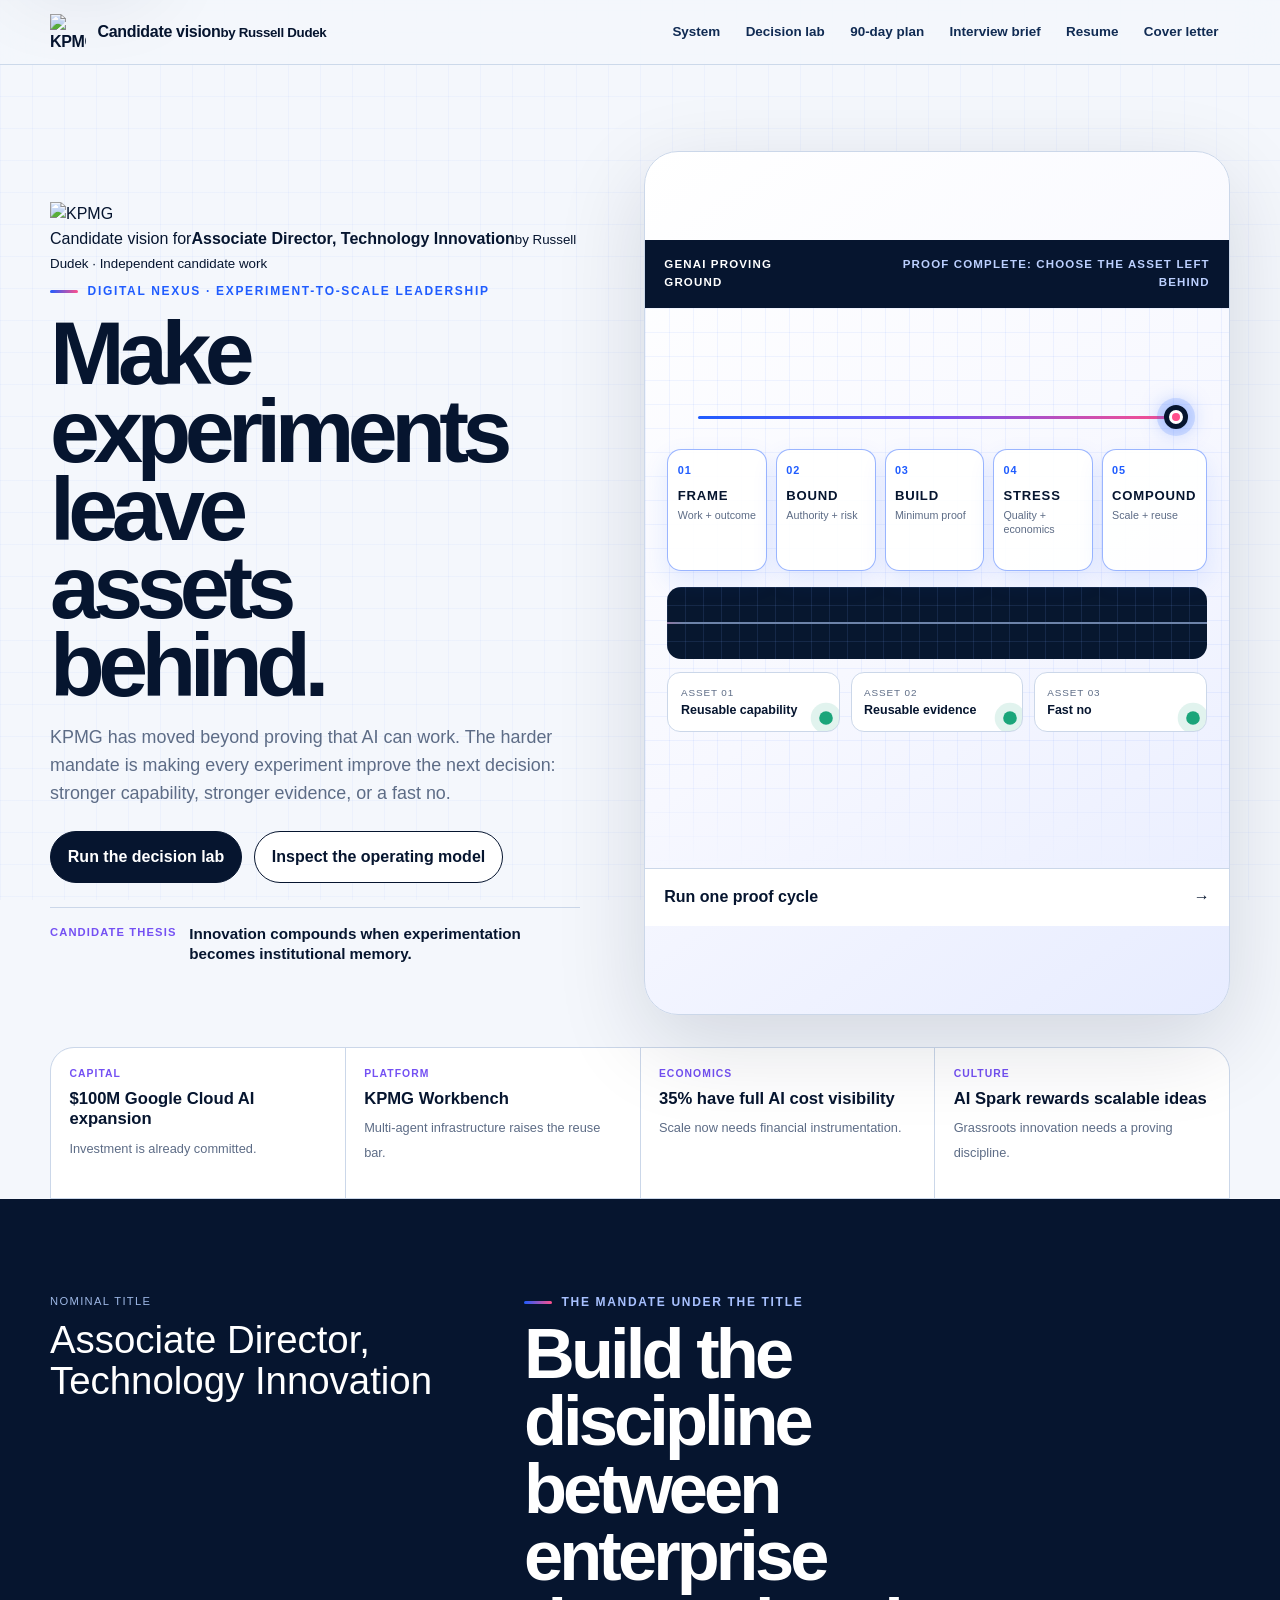
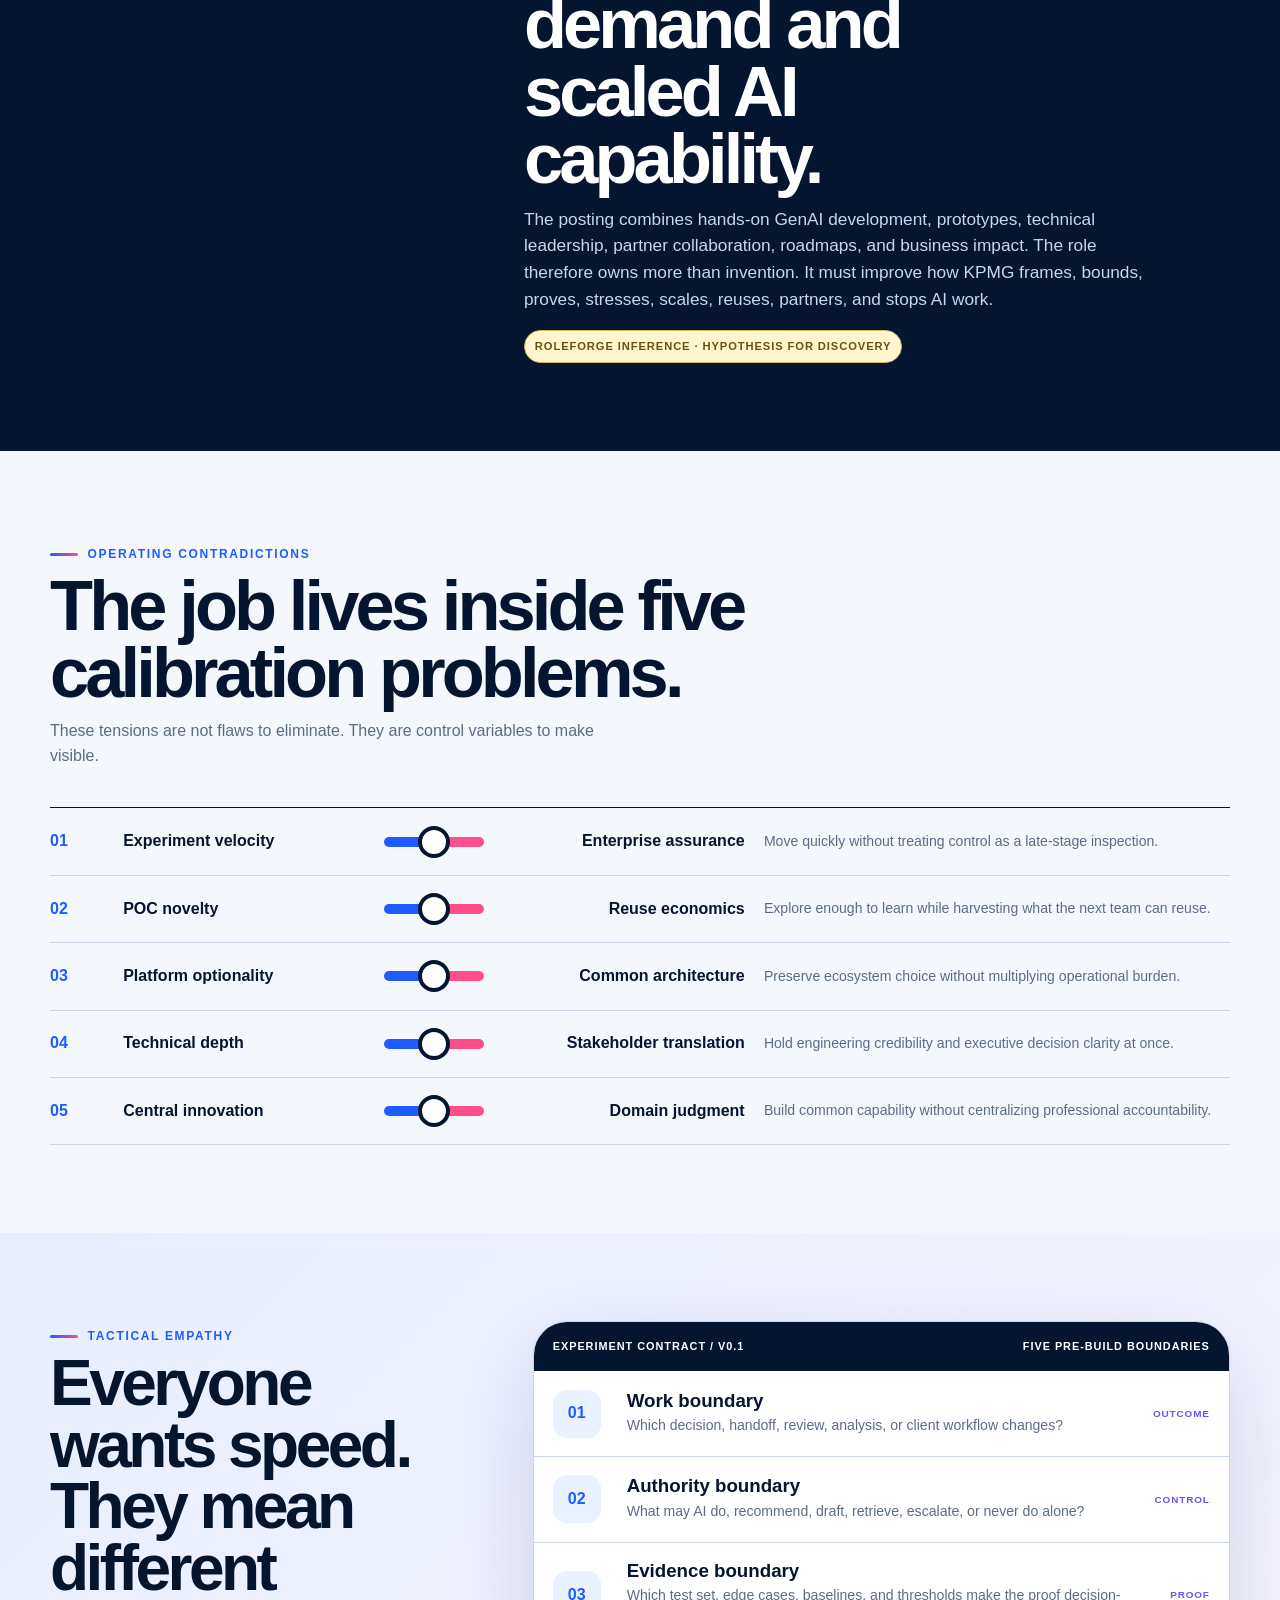
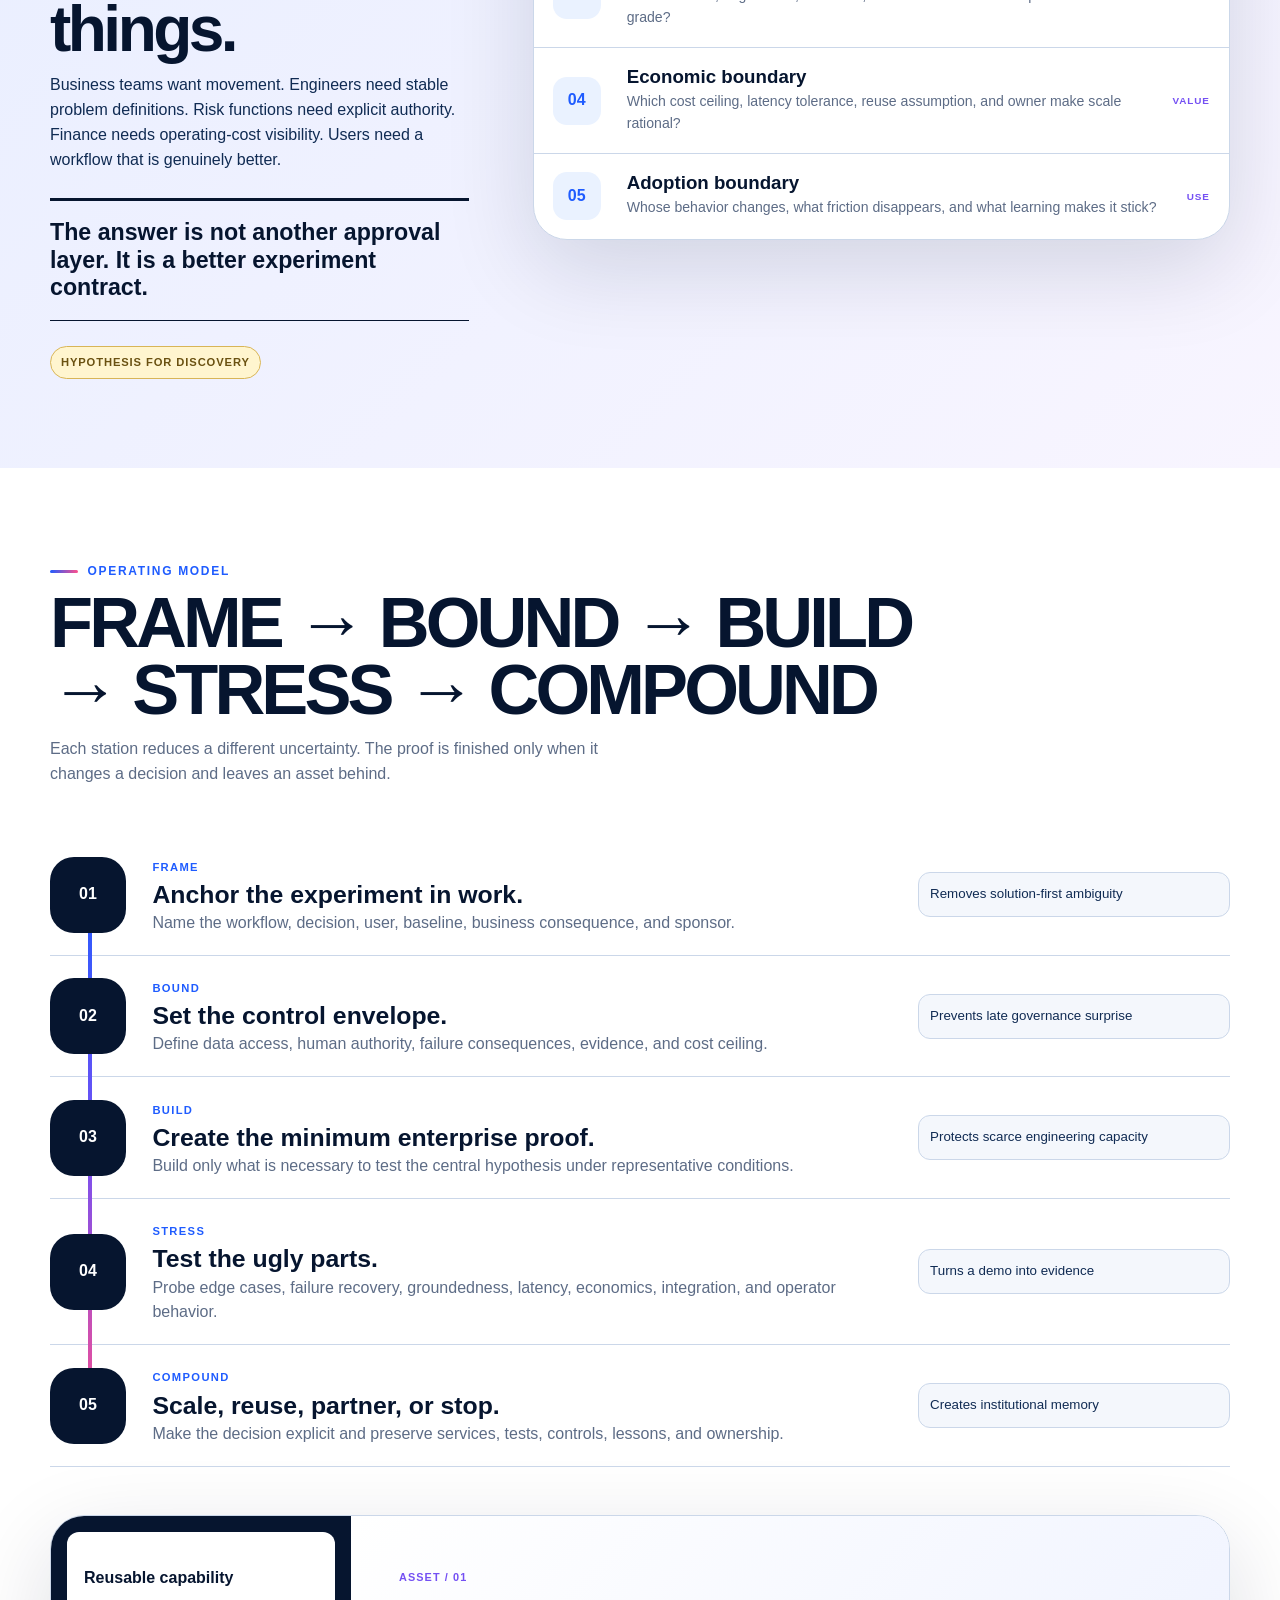
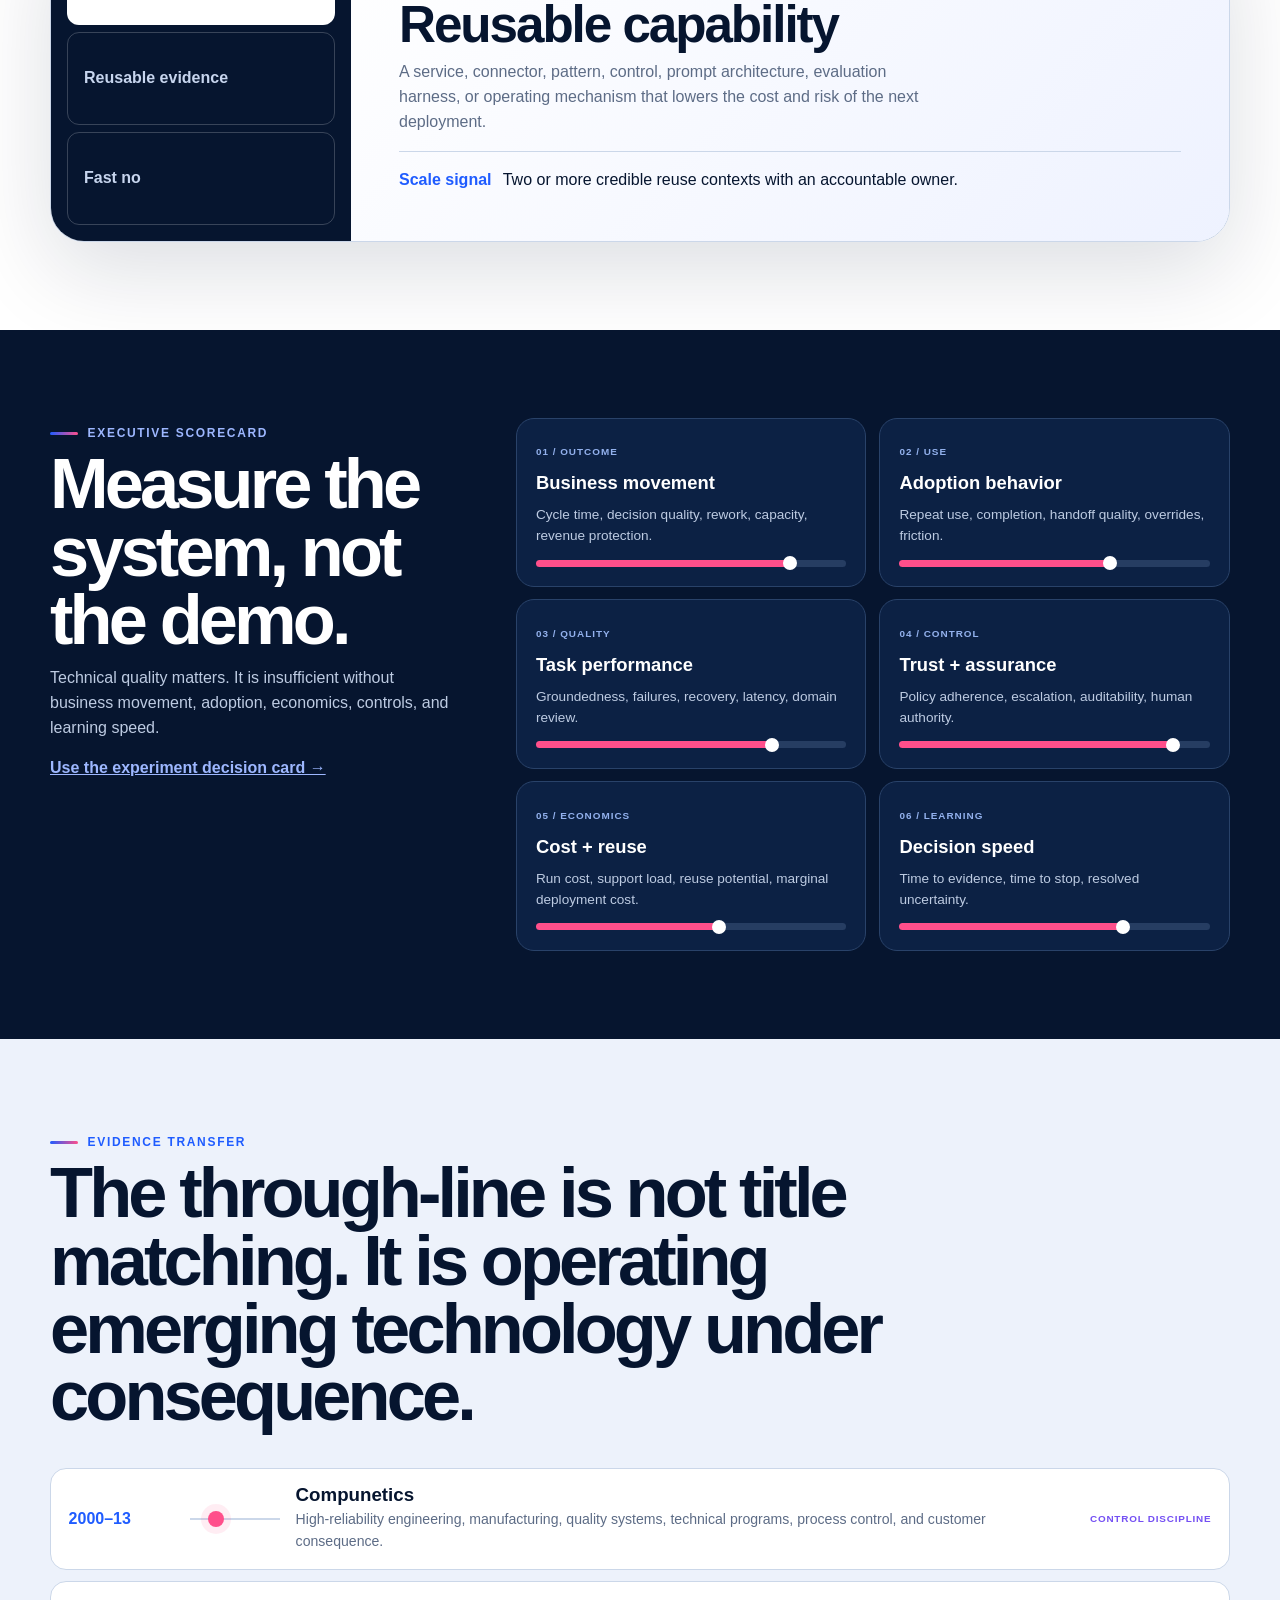
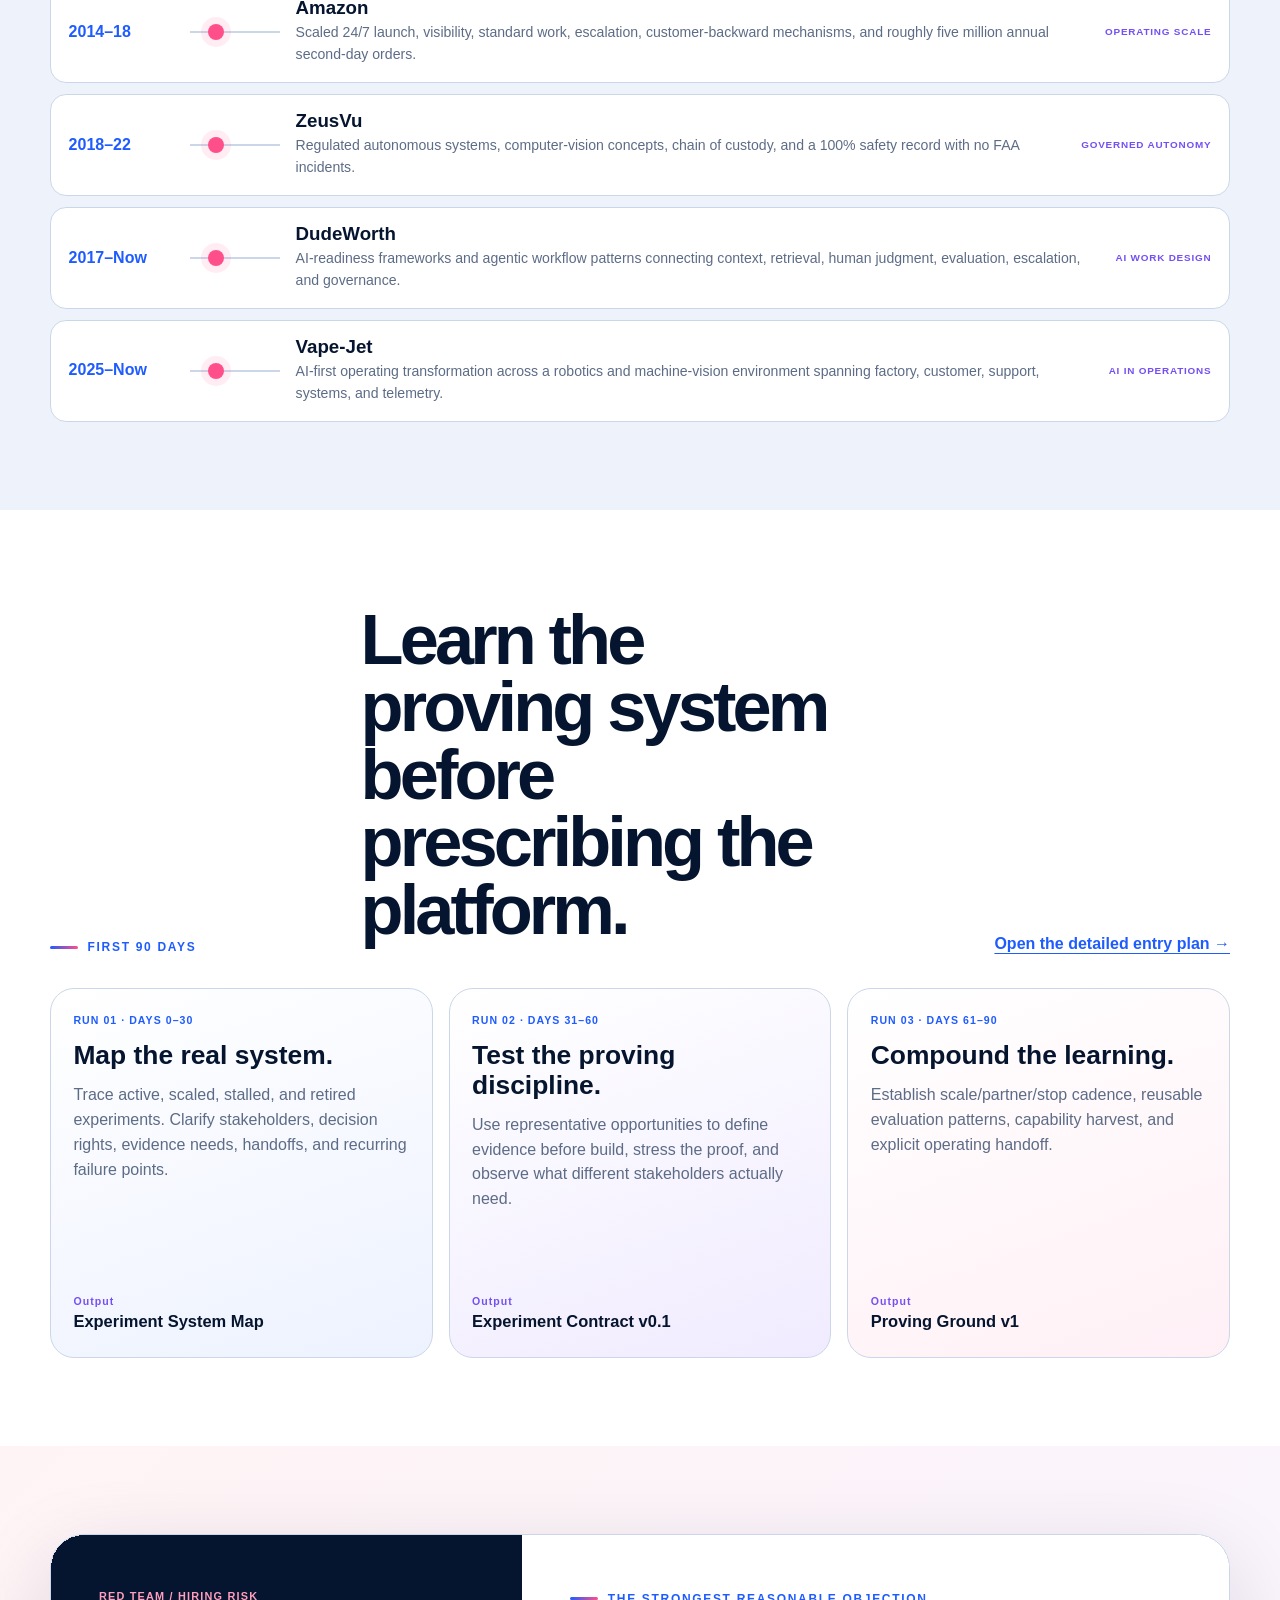
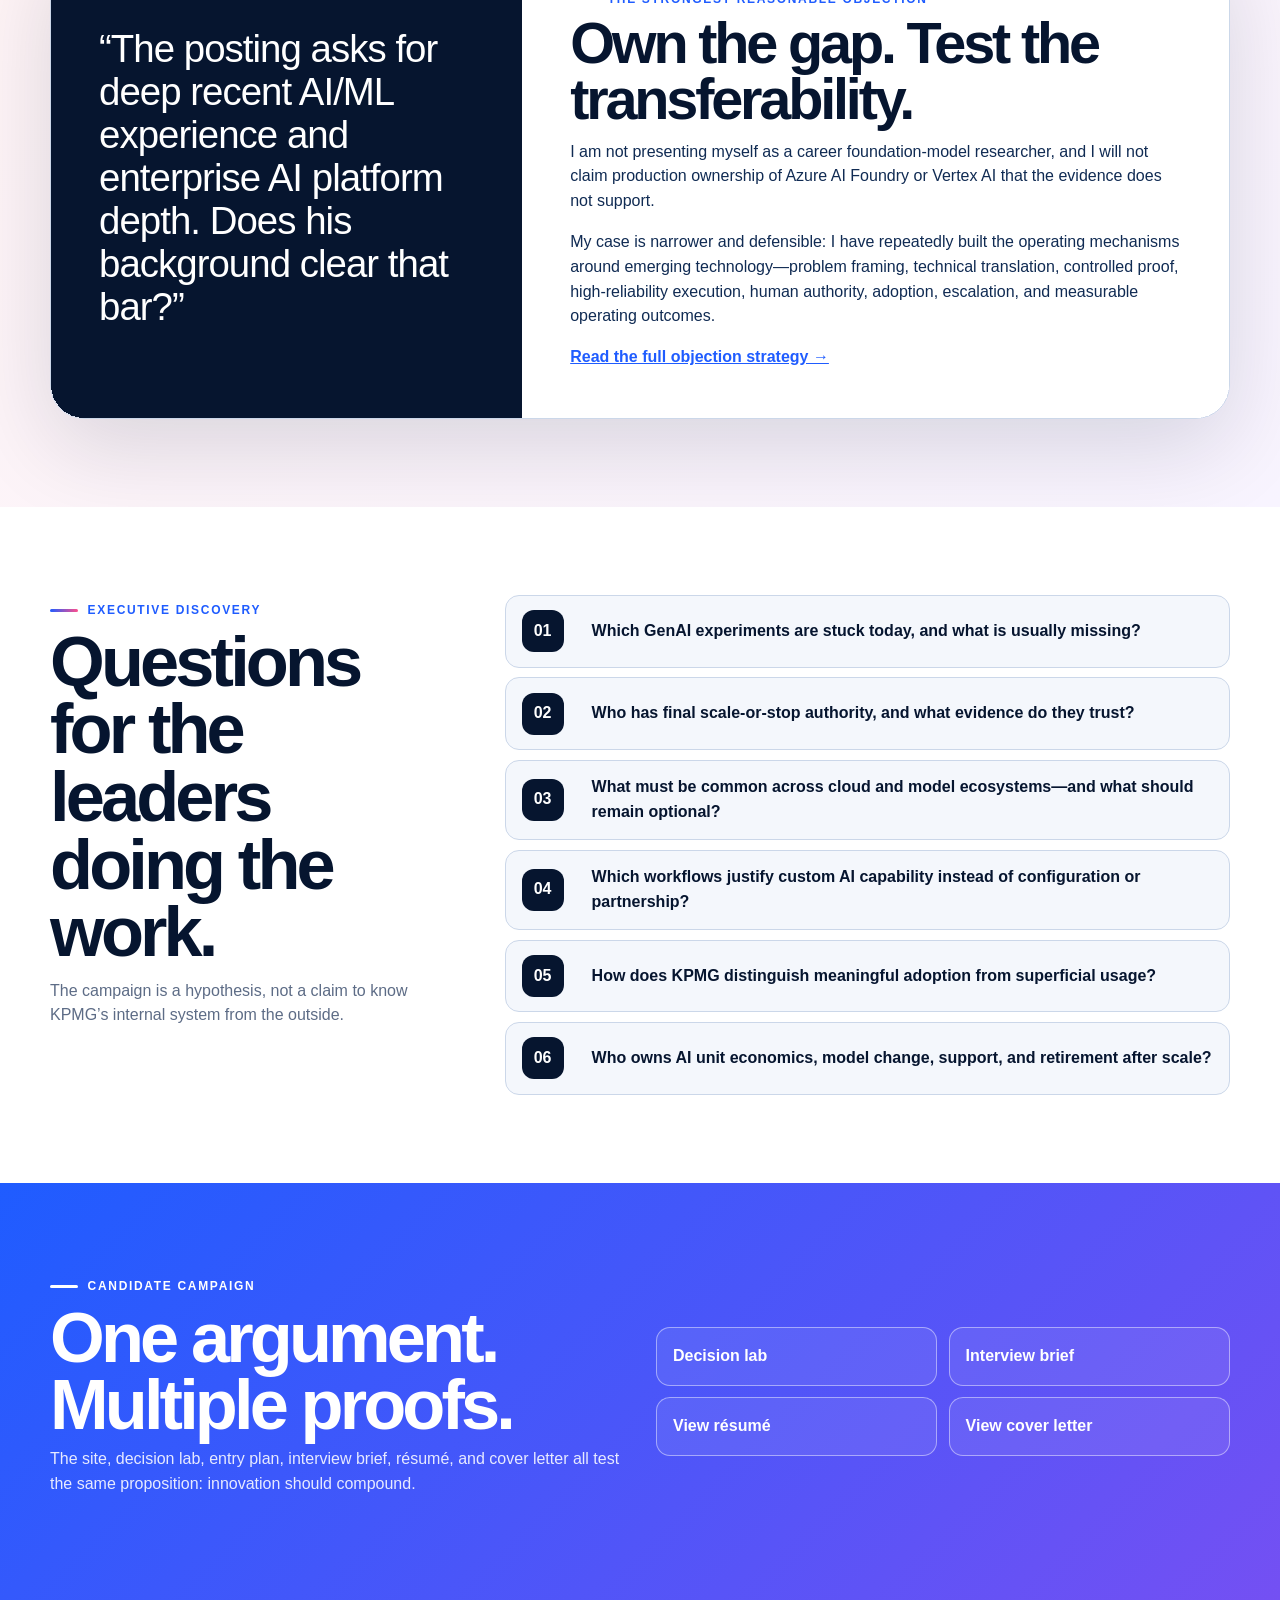
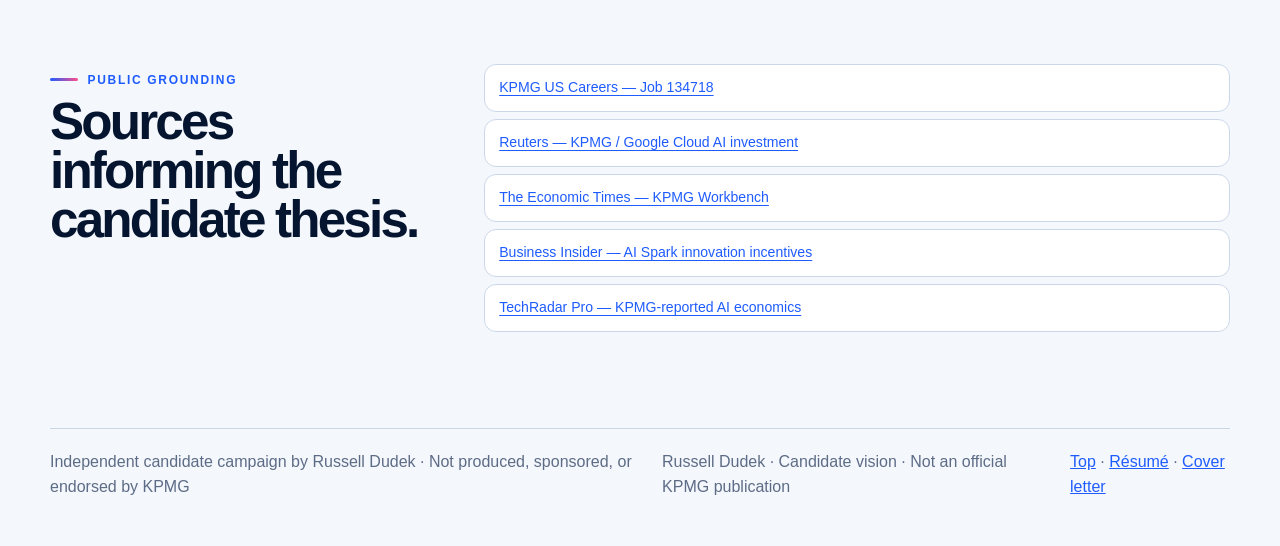
==== commit be347944: "Materialize KPMG brand-faithful campaign source" ====
--- a/index.html
+++ b/index.html
@@ -1,200 +1,186 @@
-<!doctype html>
+<!DOCTYPE html>
+
 <html lang="en">
 <head>
-  <meta charset="utf-8">
-  <meta name="viewport" content="width=device-width, initial-scale=1">
-  <meta name="description" content="Russell Dudek candidate vision for KPMG Associate Director, Technology Innovation.">
-  <meta name="roleforge:chat-name" content="KPMG – Technology Innovation">
-  <meta name="roleforge:company" content="KPMG">
-  <meta name="roleforge:role" content="Associate Director, Technology Innovation">
-  <meta name="roleforge:job-posting" content="https://www.kpmguscareers.com/jobdetail/?jobId=134718-B&amp;srcCat=Job+Boards&amp;specSrc=LinkedIn">
-  <meta name="roleforge:repository" content="russelldudek/KPMG">
-  <title>Russell Dudek | KPMG Technology Innovation Candidate Vision</title>
-  <link rel="icon" href="assets/proving-ground-mark.svg" type="image/svg+xml">
-  <link rel="stylesheet" href="styles.css">
+<meta charset="utf-8"/>
+<meta content="width=device-width, initial-scale=1" name="viewport"/>
+<meta content="Russell Dudek candidate vision for KPMG Associate Director, Technology Innovation." name="description"/>
+<meta content="KPMG – Technology Innovation" name="roleforge:chat-name"/>
+<meta content="KPMG" name="roleforge:company"/>
+<meta content="Associate Director, Technology Innovation" name="roleforge:role"/>
+<meta content="https://www.kpmguscareers.com/jobdetail/?jobId=134718-B&amp;srcCat=Job+Boards&amp;specSrc=LinkedIn" name="roleforge:job-posting"/>
+<meta content="russelldudek/KPMG" name="roleforge:repository"/>
+<title>Russell Dudek | KPMG Technology Innovation Candidate Vision</title>
+<link href="assets/brand/kpmg-logo.svg" rel="icon" type="image/svg+xml"/>
+<link href="brand-tokens.css" rel="stylesheet"/><link href="styles.css" rel="stylesheet"/>
 </head>
 <body>
-  <a class="skip-link" href="#main">Skip to content</a>
-  <nav class="site-nav" aria-label="Campaign navigation">
-    <a class="brand" href="index.html"><img src="assets/proving-ground-mark.svg" alt="" aria-hidden="true"><span>Russell Dudek <b>Candidate Vision</b></span></a>
-    <button class="nav-toggle" type="button" aria-expanded="false" aria-controls="primary-nav"><span>Menu</span><i aria-hidden="true"></i></button>
-    <div class="nav-links" id="primary-nav">
-      <a href="#system">System</a><a href="decision-lab.html">Decision lab</a><a href="90-day-plan.html">90-day plan</a><a href="interview-brief.html">Interview brief</a><a href="resume.html">Resume</a><a href="cover-letter.html">Cover letter</a>
-    </div>
-  </nav>
-
-  <main id="main">
-    <header class="hero">
-      <div class="hero-grid shell">
-        <div class="hero-copy">
-          <span class="eyebrow">KPMG Digital Nexus · Technology Innovation</span>
-          <h1>Make experiments leave assets behind.</h1>
-          <p class="hero-lede">KPMG has moved beyond proving that AI can work. The harder mandate is making every experiment improve the next decision: stronger capability, stronger evidence, or a fast no.</p>
-          <div class="hero-actions"><a class="btn btn-primary" href="decision-lab.html">Run the decision lab</a><a class="btn btn-secondary" href="#system">Inspect the operating model</a></div>
-          <div class="hero-thesis"><span>Candidate thesis</span><strong>Innovation compounds when experimentation becomes institutional memory.</strong></div>
-        </div>
-
-        <section class="proving-rig" aria-labelledby="rig-title" data-proof-rig>
-          <div class="rig-topline"><span id="rig-title">GenAI Proving Ground</span><span class="rig-status" data-rig-status aria-live="polite">Ready for a proof cycle</span></div>
-          <div class="rig-window">
-            <div class="calibration-grid" aria-hidden="true"></div>
-            <div class="rig-track" aria-hidden="true">
-              <span class="track-line"></span>
-              <span class="specimen" data-specimen><i></i></span>
-            </div>
-            <ol class="rig-stations" aria-label="Experiment-to-scale sequence">
-              <li data-rig-stage="0"><b>01</b><span>FRAME</span><small>Work + outcome</small></li>
-              <li data-rig-stage="1"><b>02</b><span>BOUND</span><small>Authority + risk</small></li>
-              <li data-rig-stage="2"><b>03</b><span>BUILD</span><small>Minimum proof</small></li>
-              <li data-rig-stage="3"><b>04</b><span>STRESS</span><small>Quality + economics</small></li>
-              <li data-rig-stage="4"><b>05</b><span>COMPOUND</span><small>Scale + reuse</small></li>
-            </ol>
-            <div class="rig-trace" aria-hidden="true"><span></span><i></i></div>
-            <div class="asset-bins" aria-label="Valid experiment outputs">
-              <div data-asset-bin="capability"><small>Asset 01</small><strong>Reusable capability</strong><span></span></div>
-              <div data-asset-bin="evidence"><small>Asset 02</small><strong>Reusable evidence</strong><span></span></div>
-              <div data-asset-bin="stop"><small>Asset 03</small><strong>Fast no</strong><span></span></div>
-            </div>
-          </div>
-          <button class="rig-run" type="button" data-rig-run>Run one proof cycle <span aria-hidden="true">→</span></button>
-        </section>
-      </div>
-
-      <div class="moment-band shell" aria-label="Current KPMG AI operating signals">
-        <a href="https://www.reuters.com/technology/artificial-intelligence/kpmg-spend-100-million-ai-partnership-with-google-cloud-2024-11-20/"><span>Capital</span><strong>$100M Google Cloud AI expansion</strong><em>Investment is already committed.</em></a>
-        <a href="https://economictimes.indiatimes.com/tech/artificial-intelligence/kpmg-launches-multi-agent-ai-platform-workbench/articleshow/121930608.cms"><span>Platform</span><strong>KPMG Workbench</strong><em>Multi-agent infrastructure raises the reuse bar.</em></a>
-        <a href="https://www.techradar.com/pro/were-seeing-a-clear-divide-many-business-leaders-admit-they-only-have-a-limited-understanding-of-ai-budgets"><span>Economics</span><strong>35% have full AI cost visibility</strong><em>Scale now needs financial instrumentation.</em></a>
-        <a href="https://www.businessinsider.com/kpmg-ai-spark-awards-cash-prizes-for-employee-ai-innovation-2026-3"><span>Culture</span><strong>AI Spark rewards scalable ideas</strong><em>Grassroots innovation needs a proving discipline.</em></a>
-      </div>
-    </header>
-
-    <section class="mandate-section" aria-labelledby="mandate-title">
-      <div class="shell mandate-grid">
-        <div class="mandate-label"><span>Nominal title</span><strong>Associate Director,<br>Technology Innovation</strong></div>
-        <div class="mandate-claim"><span class="eyebrow">The mandate under the title</span><h2 id="mandate-title">Build the discipline between enterprise demand and scaled AI capability.</h2><p>The posting combines hands-on GenAI development, prototypes, technical leadership, partner collaboration, roadmaps, and business impact. The role therefore owns more than invention. It must improve how KPMG frames, bounds, proves, stresses, scales, reuses, partners, and stops AI work.</p><span class="hypothesis">RoleForge inference · hypothesis for discovery</span></div>
-      </div>
-    </section>
-
-    <section class="tensions-section" aria-labelledby="tensions-title">
-      <div class="shell">
-        <div class="section-kicker"><span class="eyebrow">Operating contradictions</span><h2 id="tensions-title">The job lives inside five calibration problems.</h2><p>These tensions are not flaws to eliminate. They are control variables to make visible.</p></div>
-        <div class="balance-board">
-          <article><span>01</span><div><b>Experiment velocity</b><i></i><b>Enterprise assurance</b></div><p>Move quickly without treating control as a late-stage inspection.</p></article>
-          <article><span>02</span><div><b>POC novelty</b><i></i><b>Reuse economics</b></div><p>Explore enough to learn while harvesting what the next team can reuse.</p></article>
-          <article><span>03</span><div><b>Platform optionality</b><i></i><b>Common architecture</b></div><p>Preserve ecosystem choice without multiplying operational burden.</p></article>
-          <article><span>04</span><div><b>Technical depth</b><i></i><b>Stakeholder translation</b></div><p>Hold engineering credibility and executive decision clarity at once.</p></article>
-          <article><span>05</span><div><b>Central innovation</b><i></i><b>Domain judgment</b></div><p>Build common capability without centralizing professional accountability.</p></article>
-        </div>
-      </div>
-    </section>
-
-    <section class="boundary-section" aria-labelledby="boundary-title">
-      <div class="shell boundary-layout">
-        <div class="boundary-intro"><span class="eyebrow">Tactical empathy</span><h2 id="boundary-title">Everyone wants speed. They mean different things.</h2><p>Business teams want movement. Engineers need stable problem definitions. Risk functions need explicit authority. Finance needs operating-cost visibility. Users need a workflow that is genuinely better.</p><blockquote>The answer is not another approval layer. It is a better experiment contract.</blockquote><span class="hypothesis">Hypothesis for discovery</span></div>
-        <div class="boundary-sheet" aria-label="Five boundaries to define before build">
-          <div class="sheet-head"><span>Experiment Contract / v0.1</span><span>Five pre-build boundaries</span></div>
-          <article><b>01</b><div><h3>Work boundary</h3><p>Which decision, handoff, review, analysis, or client workflow changes?</p></div><span>OUTCOME</span></article>
-          <article><b>02</b><div><h3>Authority boundary</h3><p>What may AI do, recommend, draft, retrieve, escalate, or never do alone?</p></div><span>CONTROL</span></article>
-          <article><b>03</b><div><h3>Evidence boundary</h3><p>Which test set, edge cases, baselines, and thresholds make the proof decision-grade?</p></div><span>PROOF</span></article>
-          <article><b>04</b><div><h3>Economic boundary</h3><p>Which cost ceiling, latency tolerance, reuse assumption, and owner make scale rational?</p></div><span>VALUE</span></article>
-          <article><b>05</b><div><h3>Adoption boundary</h3><p>Whose behavior changes, what friction disappears, and what learning makes it stick?</p></div><span>USE</span></article>
-        </div>
-      </div>
-    </section>
-
-    <section class="system-section" id="system" aria-labelledby="system-title">
-      <div class="shell">
-        <div class="system-heading"><span class="eyebrow">Operating model</span><h2 id="system-title">FRAME → BOUND → BUILD → STRESS → COMPOUND</h2><p>Each station reduces a different uncertainty. The proof is finished only when it changes a decision and leaves an asset behind.</p></div>
-        <div class="system-log">
-          <div class="system-line" aria-hidden="true"><span data-system-progress></span></div>
-          <article><b>01</b><div><span>FRAME</span><h3>Anchor the experiment in work.</h3><p>Name the workflow, decision, user, baseline, business consequence, and sponsor.</p></div><small>Removes solution-first ambiguity</small></article>
-          <article><b>02</b><div><span>BOUND</span><h3>Set the control envelope.</h3><p>Define data access, human authority, failure consequences, evidence, and cost ceiling.</p></div><small>Prevents late governance surprise</small></article>
-          <article><b>03</b><div><span>BUILD</span><h3>Create the minimum enterprise proof.</h3><p>Build only what is necessary to test the central hypothesis under representative conditions.</p></div><small>Protects scarce engineering capacity</small></article>
-          <article><b>04</b><div><span>STRESS</span><h3>Test the ugly parts.</h3><p>Probe edge cases, failure recovery, groundedness, latency, economics, integration, and operator behavior.</p></div><small>Turns a demo into evidence</small></article>
-          <article><b>05</b><div><span>COMPOUND</span><h3>Scale, reuse, partner, or stop.</h3><p>Make the decision explicit and preserve services, tests, controls, lessons, and ownership.</p></div><small>Creates institutional memory</small></article>
-        </div>
-
-        <div class="outcome-console" data-outcome-console>
-          <div class="outcome-tabs" role="tablist" aria-label="Valid experiment outputs">
-            <button role="tab" aria-selected="true" data-outcome="capability">Reusable capability</button>
-            <button role="tab" aria-selected="false" data-outcome="evidence">Reusable evidence</button>
-            <button role="tab" aria-selected="false" data-outcome="stop">Fast no</button>
-          </div>
-          <div class="outcome-display" role="tabpanel" tabindex="0">
-            <span data-outcome-code>ASSET / 01</span><h3 data-outcome-title>Reusable capability</h3><p data-outcome-copy>A service, connector, pattern, control, prompt architecture, evaluation harness, or operating mechanism that lowers the cost and risk of the next deployment.</p><div data-outcome-proof><b>Scale signal</b><span>Two or more credible reuse contexts with an accountable owner.</span></div>
-          </div>
-        </div>
-      </div>
-    </section>
-
-    <section class="scorecard-section" aria-labelledby="scorecard-title">
-      <div class="shell scorecard-layout">
-        <div class="scorecard-intro"><span class="eyebrow">Executive scorecard</span><h2 id="scorecard-title">Measure the system, not the demo.</h2><p>Technical quality matters. It is insufficient without business movement, adoption, economics, controls, and learning speed.</p><a href="decision-lab.html">Use the experiment decision card →</a></div>
-        <div class="instrument-panel">
-          <article><span>01 / OUTCOME</span><strong>Business movement</strong><p>Cycle time, decision quality, rework, capacity, revenue protection.</p><i style="--level:82%"></i></article>
-          <article><span>02 / USE</span><strong>Adoption behavior</strong><p>Repeat use, completion, handoff quality, overrides, friction.</p><i style="--level:68%"></i></article>
-          <article><span>03 / QUALITY</span><strong>Task performance</strong><p>Groundedness, failures, recovery, latency, domain review.</p><i style="--level:76%"></i></article>
-          <article><span>04 / CONTROL</span><strong>Trust + assurance</strong><p>Policy adherence, escalation, auditability, human authority.</p><i style="--level:88%"></i></article>
-          <article><span>05 / ECONOMICS</span><strong>Cost + reuse</strong><p>Run cost, support load, reuse potential, marginal deployment cost.</p><i style="--level:59%"></i></article>
-          <article><span>06 / LEARNING</span><strong>Decision speed</strong><p>Time to evidence, time to stop, resolved uncertainty.</p><i style="--level:72%"></i></article>
-        </div>
-      </div>
-    </section>
-
-    <section class="evidence-section" aria-labelledby="evidence-title">
-      <div class="shell">
-        <div class="section-kicker"><span class="eyebrow">Evidence transfer</span><h2 id="evidence-title">The through-line is not title matching. It is operating emerging technology under consequence.</h2></div>
-        <div class="evidence-traces">
-          <article><span class="trace-year">2000–13</span><div class="trace-line"><i></i></div><div><h3>Compunetics</h3><p>High-reliability engineering, manufacturing, quality systems, technical programs, process control, and customer consequence.</p></div><b>CONTROL DISCIPLINE</b></article>
-          <article><span class="trace-year">2014–18</span><div class="trace-line"><i></i></div><div><h3>Amazon</h3><p>Scaled 24/7 launch, visibility, standard work, escalation, customer-backward mechanisms, and roughly five million annual second-day orders.</p></div><b>OPERATING SCALE</b></article>
-          <article><span class="trace-year">2018–22</span><div class="trace-line"><i></i></div><div><h3>ZeusVu</h3><p>Regulated autonomous systems, computer-vision concepts, chain of custody, and a 100% safety record with no FAA incidents.</p></div><b>GOVERNED AUTONOMY</b></article>
-          <article><span class="trace-year">2017–Now</span><div class="trace-line"><i></i></div><div><h3>DudeWorth</h3><p>AI-readiness frameworks and agentic workflow patterns connecting context, retrieval, human judgment, evaluation, escalation, and governance.</p></div><b>AI WORK DESIGN</b></article>
-          <article><span class="trace-year">2025–Now</span><div class="trace-line"><i></i></div><div><h3>Vape-Jet</h3><p>AI-first operating transformation across a robotics and machine-vision environment spanning factory, customer, support, systems, and telemetry.</p></div><b>AI IN OPERATIONS</b></article>
-        </div>
-      </div>
-    </section>
-
-    <section class="entry-section" aria-labelledby="entry-title">
-      <div class="shell">
-        <div class="entry-heading"><span class="eyebrow">First 90 days</span><h2 id="entry-title">Learn the proving system before prescribing the platform.</h2><a class="text-link" href="90-day-plan.html">Open the detailed entry plan →</a></div>
-        <div class="entry-runs">
-          <article><span>RUN 01 · DAYS 0–30</span><h3>Map the real system.</h3><p>Trace active, scaled, stalled, and retired experiments. Clarify stakeholders, decision rights, evidence needs, handoffs, and recurring failure points.</p><b>Output</b><strong>Experiment System Map</strong></article>
-          <article><span>RUN 02 · DAYS 31–60</span><h3>Test the proving discipline.</h3><p>Use representative opportunities to define evidence before build, stress the proof, and observe what different stakeholders actually need.</p><b>Output</b><strong>Experiment Contract v0.1</strong></article>
-          <article><span>RUN 03 · DAYS 61–90</span><h3>Compound the learning.</h3><p>Establish scale/partner/stop cadence, reusable evaluation patterns, capability harvest, and explicit operating handoff.</p><b>Output</b><strong>Proving Ground v1</strong></article>
-        </div>
-      </div>
-    </section>
-
-    <section class="objection-section" aria-labelledby="objection-title">
-      <div class="shell objection-grid">
-        <div class="red-team"><span>RED TEAM / HIRING RISK</span><blockquote>“The posting asks for deep recent AI/ML experience and enterprise AI platform depth. Does his background clear that bar?”</blockquote></div>
-        <div class="objection-answer"><span class="eyebrow">The strongest reasonable objection</span><h2 id="objection-title">Own the gap. Test the transferability.</h2><p>I am not presenting myself as a career foundation-model researcher, and I will not claim production ownership of Azure AI Foundry or Vertex AI that the evidence does not support.</p><p>My case is narrower and defensible: I have repeatedly built the operating mechanisms around emerging technology—problem framing, technical translation, controlled proof, high-reliability execution, human authority, adoption, escalation, and measurable operating outcomes.</p><a href="interview-brief.html">Read the full objection strategy →</a></div>
-      </div>
-    </section>
-
-    <section class="questions-section" aria-labelledby="questions-title">
-      <div class="shell questions-grid">
-        <div><span class="eyebrow">Executive discovery</span><h2 id="questions-title">Questions for the leaders doing the work.</h2><p>The campaign is a hypothesis, not a claim to know KPMG’s internal system from the outside.</p></div>
-        <ol class="question-checks">
-          <li><span>01</span><p>Which GenAI experiments are stuck today, and what is usually missing?</p></li>
-          <li><span>02</span><p>Who has final scale-or-stop authority, and what evidence do they trust?</p></li>
-          <li><span>03</span><p>What must be common across cloud and model ecosystems—and what should remain optional?</p></li>
-          <li><span>04</span><p>Which workflows justify custom AI capability instead of configuration or partnership?</p></li>
-          <li><span>05</span><p>How does KPMG distinguish meaningful adoption from superficial usage?</p></li>
-          <li><span>06</span><p>Who owns AI unit economics, model change, support, and retirement after scale?</p></li>
-        </ol>
-      </div>
-    </section>
-
-    <section class="final-cta">
-      <div class="shell final-grid"><div><span class="eyebrow">Candidate campaign</span><h2>One argument. Multiple proofs.</h2><p>The site, decision lab, entry plan, interview brief, résumé, and cover letter all test the same proposition: innovation should compound.</p></div><div class="final-links"><a href="decision-lab.html">Decision lab</a><a href="interview-brief.html">Interview brief</a><a href="resume.html">View résumé</a><a href="cover-letter.html">View cover letter</a></div></div>
-    </section>
-
-    <section class="sources-section" aria-labelledby="sources-title">
-      <div class="shell sources-grid"><div><span class="eyebrow">Public grounding</span><h2 id="sources-title">Sources informing the candidate thesis.</h2></div><div class="source-list"><a href="https://www.kpmguscareers.com/jobdetail/?jobId=134718-B&amp;srcCat=Job+Boards&amp;specSrc=LinkedIn">KPMG US Careers — Job 134718</a><a href="https://www.reuters.com/technology/artificial-intelligence/kpmg-spend-100-million-ai-partnership-with-google-cloud-2024-11-20/">Reuters — KPMG / Google Cloud AI investment</a><a href="https://economictimes.indiatimes.com/tech/artificial-intelligence/kpmg-launches-multi-agent-ai-platform-workbench/articleshow/121930608.cms">The Economic Times — KPMG Workbench</a><a href="https://www.businessinsider.com/kpmg-ai-spark-awards-cash-prizes-for-employee-ai-innovation-2026-3">Business Insider — AI Spark innovation incentives</a><a href="https://www.techradar.com/pro/were-seeing-a-clear-divide-many-business-leaders-admit-they-only-have-a-limited-understanding-of-ai-budgets">TechRadar Pro — KPMG-reported AI economics</a></div></div>
-    </section>
-  </main>
-  <footer class="site-footer"><div class="shell"><span>Russell Dudek · Candidate vision · Not an official KPMG publication</span><span><a href="index.html">Top</a> · <a href="resume.html">Résumé</a> · <a href="cover-letter.html">Cover letter</a></span></div></footer>
-  <script src="app.js" defer></script>
+<a class="skip-link" href="#main">Skip to content</a>
+<nav aria-label="Campaign navigation" class="site-nav">
+<a class="brand" href="index.html"><img alt="KPMG" class="company-nav-logo" src="assets/brand/kpmg-logo.svg"/><span>Candidate vision<small>by Russell Dudek</small></span></a>
+<button aria-controls="primary-nav" aria-expanded="false" class="nav-toggle" type="button"><span>Menu</span><i aria-hidden="true"></i></button>
+<div class="nav-links" id="primary-nav">
+<a href="#system">System</a><a href="decision-lab.html">Decision lab</a><a href="90-day-plan.html">90-day plan</a><a href="interview-brief.html">Interview brief</a><a href="resume.html">Resume</a><a href="cover-letter.html">Cover letter</a>
+</div>
+</nav>
+<main id="main">
+<header class="hero">
+<div class="hero-grid shell">
+<div class="hero-copy"><div aria-label="Independent KPMG candidate campaign" class="company-lockup"><img alt="KPMG" src="assets/brand/kpmg-logo.svg"/><div><span>Candidate vision for</span><strong>Associate Director, Technology Innovation</strong><small>by Russell Dudek · Independent candidate work</small></div></div>
+<span class="eyebrow">Digital Nexus · Experiment-to-scale leadership</span>
+<h1>Make experiments leave assets behind.</h1>
+<p class="hero-lede">KPMG has moved beyond proving that AI can work. The harder mandate is making every experiment improve the next decision: stronger capability, stronger evidence, or a fast no.</p>
+<div class="hero-actions"><a class="btn btn-primary" href="decision-lab.html">Run the decision lab</a><a class="btn btn-secondary" href="#system">Inspect the operating model</a></div>
+<div class="hero-thesis"><span>Candidate thesis</span><strong>Innovation compounds when experimentation becomes institutional memory.</strong></div>
+</div>
+<section aria-labelledby="rig-title" class="proving-rig" data-proof-rig="">
+<div class="rig-topline"><span id="rig-title">GenAI Proving Ground</span><span aria-live="polite" class="rig-status" data-rig-status="">Ready for a proof cycle</span></div>
+<div class="rig-window">
+<div aria-hidden="true" class="calibration-grid"></div>
+<div aria-hidden="true" class="rig-track">
+<span class="track-line"></span>
+<span class="specimen" data-specimen=""><i></i></span>
+</div>
+<ol aria-label="Experiment-to-scale sequence" class="rig-stations">
+<li data-rig-stage="0"><b>01</b><span>FRAME</span><small>Work + outcome</small></li>
+<li data-rig-stage="1"><b>02</b><span>BOUND</span><small>Authority + risk</small></li>
+<li data-rig-stage="2"><b>03</b><span>BUILD</span><small>Minimum proof</small></li>
+<li data-rig-stage="3"><b>04</b><span>STRESS</span><small>Quality + economics</small></li>
+<li data-rig-stage="4"><b>05</b><span>COMPOUND</span><small>Scale + reuse</small></li>
+</ol>
+<div aria-hidden="true" class="rig-trace"><span></span><i></i></div>
+<div aria-label="Valid experiment outputs" class="asset-bins">
+<div data-asset-bin="capability"><small>Asset 01</small><strong>Reusable capability</strong><span></span></div>
+<div data-asset-bin="evidence"><small>Asset 02</small><strong>Reusable evidence</strong><span></span></div>
+<div data-asset-bin="stop"><small>Asset 03</small><strong>Fast no</strong><span></span></div>
+</div>
+</div>
+<button class="rig-run" data-rig-run="" type="button">Run one proof cycle <span aria-hidden="true">→</span></button>
+</section>
+</div>
+<div aria-label="Current KPMG AI operating signals" class="moment-band shell">
+<a href="https://www.reuters.com/technology/artificial-intelligence/kpmg-spend-100-million-ai-partnership-with-google-cloud-2024-11-20/"><span>Capital</span><strong>$100M Google Cloud AI expansion</strong><em>Investment is already committed.</em></a>
+<a href="https://economictimes.indiatimes.com/tech/artificial-intelligence/kpmg-launches-multi-agent-ai-platform-workbench/articleshow/121930608.cms"><span>Platform</span><strong>KPMG Workbench</strong><em>Multi-agent infrastructure raises the reuse bar.</em></a>
+<a href="https://www.techradar.com/pro/were-seeing-a-clear-divide-many-business-leaders-admit-they-only-have-a-limited-understanding-of-ai-budgets"><span>Economics</span><strong>35% have full AI cost visibility</strong><em>Scale now needs financial instrumentation.</em></a>
+<a href="https://www.businessinsider.com/kpmg-ai-spark-awards-cash-prizes-for-employee-ai-innovation-2026-3"><span>Culture</span><strong>AI Spark rewards scalable ideas</strong><em>Grassroots innovation needs a proving discipline.</em></a>
+</div>
+</header>
+<section aria-labelledby="mandate-title" class="mandate-section">
+<div class="shell mandate-grid">
+<div class="mandate-label"><span>Nominal title</span><strong>Associate Director,<br/>Technology Innovation</strong></div>
+<div class="mandate-claim"><span class="eyebrow">The mandate under the title</span><h2 id="mandate-title">Build the discipline between enterprise demand and scaled AI capability.</h2><p>The posting combines hands-on GenAI development, prototypes, technical leadership, partner collaboration, roadmaps, and business impact. The role therefore owns more than invention. It must improve how KPMG frames, bounds, proves, stresses, scales, reuses, partners, and stops AI work.</p><span class="hypothesis">RoleForge inference · hypothesis for discovery</span></div>
+</div>
+</section>
+<section aria-labelledby="tensions-title" class="tensions-section">
+<div class="shell">
+<div class="section-kicker"><span class="eyebrow">Operating contradictions</span><h2 id="tensions-title">The job lives inside five calibration problems.</h2><p>These tensions are not flaws to eliminate. They are control variables to make visible.</p></div>
+<div class="balance-board">
+<article><span>01</span><div><b>Experiment velocity</b><i></i><b>Enterprise assurance</b></div><p>Move quickly without treating control as a late-stage inspection.</p></article>
+<article><span>02</span><div><b>POC novelty</b><i></i><b>Reuse economics</b></div><p>Explore enough to learn while harvesting what the next team can reuse.</p></article>
+<article><span>03</span><div><b>Platform optionality</b><i></i><b>Common architecture</b></div><p>Preserve ecosystem choice without multiplying operational burden.</p></article>
+<article><span>04</span><div><b>Technical depth</b><i></i><b>Stakeholder translation</b></div><p>Hold engineering credibility and executive decision clarity at once.</p></article>
+<article><span>05</span><div><b>Central innovation</b><i></i><b>Domain judgment</b></div><p>Build common capability without centralizing professional accountability.</p></article>
+</div>
+</div>
+</section>
+<section aria-labelledby="boundary-title" class="boundary-section">
+<div class="shell boundary-layout">
+<div class="boundary-intro"><span class="eyebrow">Tactical empathy</span><h2 id="boundary-title">Everyone wants speed. They mean different things.</h2><p>Business teams want movement. Engineers need stable problem definitions. Risk functions need explicit authority. Finance needs operating-cost visibility. Users need a workflow that is genuinely better.</p><blockquote>The answer is not another approval layer. It is a better experiment contract.</blockquote><span class="hypothesis">Hypothesis for discovery</span></div>
+<div aria-label="Five boundaries to define before build" class="boundary-sheet">
+<div class="sheet-head"><span>Experiment Contract / v0.1</span><span>Five pre-build boundaries</span></div>
+<article><b>01</b><div><h3>Work boundary</h3><p>Which decision, handoff, review, analysis, or client workflow changes?</p></div><span>OUTCOME</span></article>
+<article><b>02</b><div><h3>Authority boundary</h3><p>What may AI do, recommend, draft, retrieve, escalate, or never do alone?</p></div><span>CONTROL</span></article>
+<article><b>03</b><div><h3>Evidence boundary</h3><p>Which test set, edge cases, baselines, and thresholds make the proof decision-grade?</p></div><span>PROOF</span></article>
+<article><b>04</b><div><h3>Economic boundary</h3><p>Which cost ceiling, latency tolerance, reuse assumption, and owner make scale rational?</p></div><span>VALUE</span></article>
+<article><b>05</b><div><h3>Adoption boundary</h3><p>Whose behavior changes, what friction disappears, and what learning makes it stick?</p></div><span>USE</span></article>
+</div>
+</div>
+</section>
+<section aria-labelledby="system-title" class="system-section" id="system">
+<div class="shell">
+<div class="system-heading"><span class="eyebrow">Operating model</span><h2 id="system-title">FRAME → BOUND → BUILD → STRESS → COMPOUND</h2><p>Each station reduces a different uncertainty. The proof is finished only when it changes a decision and leaves an asset behind.</p></div>
+<div class="system-log">
+<div aria-hidden="true" class="system-line"><span data-system-progress=""></span></div>
+<article><b>01</b><div><span>FRAME</span><h3>Anchor the experiment in work.</h3><p>Name the workflow, decision, user, baseline, business consequence, and sponsor.</p></div><small>Removes solution-first ambiguity</small></article>
+<article><b>02</b><div><span>BOUND</span><h3>Set the control envelope.</h3><p>Define data access, human authority, failure consequences, evidence, and cost ceiling.</p></div><small>Prevents late governance surprise</small></article>
+<article><b>03</b><div><span>BUILD</span><h3>Create the minimum enterprise proof.</h3><p>Build only what is necessary to test the central hypothesis under representative conditions.</p></div><small>Protects scarce engineering capacity</small></article>
+<article><b>04</b><div><span>STRESS</span><h3>Test the ugly parts.</h3><p>Probe edge cases, failure recovery, groundedness, latency, economics, integration, and operator behavior.</p></div><small>Turns a demo into evidence</small></article>
+<article><b>05</b><div><span>COMPOUND</span><h3>Scale, reuse, partner, or stop.</h3><p>Make the decision explicit and preserve services, tests, controls, lessons, and ownership.</p></div><small>Creates institutional memory</small></article>
+</div>
+<div class="outcome-console" data-outcome-console="">
+<div aria-label="Valid experiment outputs" class="outcome-tabs" role="tablist">
+<button aria-selected="true" data-outcome="capability" role="tab">Reusable capability</button>
+<button aria-selected="false" data-outcome="evidence" role="tab">Reusable evidence</button>
+<button aria-selected="false" data-outcome="stop" role="tab">Fast no</button>
+</div>
+<div class="outcome-display" role="tabpanel" tabindex="0">
+<span data-outcome-code="">ASSET / 01</span><h3 data-outcome-title="">Reusable capability</h3><p data-outcome-copy="">A service, connector, pattern, control, prompt architecture, evaluation harness, or operating mechanism that lowers the cost and risk of the next deployment.</p><div data-outcome-proof=""><b>Scale signal</b><span>Two or more credible reuse contexts with an accountable owner.</span></div>
+</div>
+</div>
+</div>
+</section>
+<section aria-labelledby="scorecard-title" class="scorecard-section">
+<div class="shell scorecard-layout">
+<div class="scorecard-intro"><span class="eyebrow">Executive scorecard</span><h2 id="scorecard-title">Measure the system, not the demo.</h2><p>Technical quality matters. It is insufficient without business movement, adoption, economics, controls, and learning speed.</p><a href="decision-lab.html">Use the experiment decision card →</a></div>
+<div class="instrument-panel">
+<article><span>01 / OUTCOME</span><strong>Business movement</strong><p>Cycle time, decision quality, rework, capacity, revenue protection.</p><i style="--level:82%"></i></article>
+<article><span>02 / USE</span><strong>Adoption behavior</strong><p>Repeat use, completion, handoff quality, overrides, friction.</p><i style="--level:68%"></i></article>
+<article><span>03 / QUALITY</span><strong>Task performance</strong><p>Groundedness, failures, recovery, latency, domain review.</p><i style="--level:76%"></i></article>
+<article><span>04 / CONTROL</span><strong>Trust + assurance</strong><p>Policy adherence, escalation, auditability, human authority.</p><i style="--level:88%"></i></article>
+<article><span>05 / ECONOMICS</span><strong>Cost + reuse</strong><p>Run cost, support load, reuse potential, marginal deployment cost.</p><i style="--level:59%"></i></article>
+<article><span>06 / LEARNING</span><strong>Decision speed</strong><p>Time to evidence, time to stop, resolved uncertainty.</p><i style="--level:72%"></i></article>
+</div>
+</div>
+</section>
+<section aria-labelledby="evidence-title" class="evidence-section">
+<div class="shell">
+<div class="section-kicker"><span class="eyebrow">Evidence transfer</span><h2 id="evidence-title">The through-line is not title matching. It is operating emerging technology under consequence.</h2></div>
+<div class="evidence-traces">
+<article><span class="trace-year">2000–13</span><div class="trace-line"><i></i></div><div><h3>Compunetics</h3><p>High-reliability engineering, manufacturing, quality systems, technical programs, process control, and customer consequence.</p></div><b>CONTROL DISCIPLINE</b></article>
+<article><span class="trace-year">2014–18</span><div class="trace-line"><i></i></div><div><h3>Amazon</h3><p>Scaled 24/7 launch, visibility, standard work, escalation, customer-backward mechanisms, and roughly five million annual second-day orders.</p></div><b>OPERATING SCALE</b></article>
+<article><span class="trace-year">2018–22</span><div class="trace-line"><i></i></div><div><h3>ZeusVu</h3><p>Regulated autonomous systems, computer-vision concepts, chain of custody, and a 100% safety record with no FAA incidents.</p></div><b>GOVERNED AUTONOMY</b></article>
+<article><span class="trace-year">2017–Now</span><div class="trace-line"><i></i></div><div><h3>DudeWorth</h3><p>AI-readiness frameworks and agentic workflow patterns connecting context, retrieval, human judgment, evaluation, escalation, and governance.</p></div><b>AI WORK DESIGN</b></article>
+<article><span class="trace-year">2025–Now</span><div class="trace-line"><i></i></div><div><h3>Vape-Jet</h3><p>AI-first operating transformation across a robotics and machine-vision environment spanning factory, customer, support, systems, and telemetry.</p></div><b>AI IN OPERATIONS</b></article>
+</div>
+</div>
+</section>
+<section aria-labelledby="entry-title" class="entry-section">
+<div class="shell">
+<div class="entry-heading"><span class="eyebrow">First 90 days</span><h2 id="entry-title">Learn the proving system before prescribing the platform.</h2><a class="text-link" href="90-day-plan.html">Open the detailed entry plan →</a></div>
+<div class="entry-runs">
+<article><span>RUN 01 · DAYS 0–30</span><h3>Map the real system.</h3><p>Trace active, scaled, stalled, and retired experiments. Clarify stakeholders, decision rights, evidence needs, handoffs, and recurring failure points.</p><b>Output</b><strong>Experiment System Map</strong></article>
+<article><span>RUN 02 · DAYS 31–60</span><h3>Test the proving discipline.</h3><p>Use representative opportunities to define evidence before build, stress the proof, and observe what different stakeholders actually need.</p><b>Output</b><strong>Experiment Contract v0.1</strong></article>
+<article><span>RUN 03 · DAYS 61–90</span><h3>Compound the learning.</h3><p>Establish scale/partner/stop cadence, reusable evaluation patterns, capability harvest, and explicit operating handoff.</p><b>Output</b><strong>Proving Ground v1</strong></article>
+</div>
+</div>
+</section>
+<section aria-labelledby="objection-title" class="objection-section">
+<div class="shell objection-grid">
+<div class="red-team"><span>RED TEAM / HIRING RISK</span><blockquote>“The posting asks for deep recent AI/ML experience and enterprise AI platform depth. Does his background clear that bar?”</blockquote></div>
+<div class="objection-answer"><span class="eyebrow">The strongest reasonable objection</span><h2 id="objection-title">Own the gap. Test the transferability.</h2><p>I am not presenting myself as a career foundation-model researcher, and I will not claim production ownership of Azure AI Foundry or Vertex AI that the evidence does not support.</p><p>My case is narrower and defensible: I have repeatedly built the operating mechanisms around emerging technology—problem framing, technical translation, controlled proof, high-reliability execution, human authority, adoption, escalation, and measurable operating outcomes.</p><a href="interview-brief.html">Read the full objection strategy →</a></div>
+</div>
+</section>
+<section aria-labelledby="questions-title" class="questions-section">
+<div class="shell questions-grid">
+<div><span class="eyebrow">Executive discovery</span><h2 id="questions-title">Questions for the leaders doing the work.</h2><p>The campaign is a hypothesis, not a claim to know KPMG’s internal system from the outside.</p></div>
+<ol class="question-checks">
+<li><span>01</span><p>Which GenAI experiments are stuck today, and what is usually missing?</p></li>
+<li><span>02</span><p>Who has final scale-or-stop authority, and what evidence do they trust?</p></li>
+<li><span>03</span><p>What must be common across cloud and model ecosystems—and what should remain optional?</p></li>
+<li><span>04</span><p>Which workflows justify custom AI capability instead of configuration or partnership?</p></li>
+<li><span>05</span><p>How does KPMG distinguish meaningful adoption from superficial usage?</p></li>
+<li><span>06</span><p>Who owns AI unit economics, model change, support, and retirement after scale?</p></li>
+</ol>
+</div>
+</section>
+<section class="final-cta">
+<div class="shell final-grid"><div><span class="eyebrow">Candidate campaign</span><h2>One argument. Multiple proofs.</h2><p>The site, decision lab, entry plan, interview brief, résumé, and cover letter all test the same proposition: innovation should compound.</p></div><div class="final-links"><a href="decision-lab.html">Decision lab</a><a href="interview-brief.html">Interview brief</a><a href="resume.html">View résumé</a><a href="cover-letter.html">View cover letter</a></div></div>
+</section>
+<section aria-labelledby="sources-title" class="sources-section">
+<div class="shell sources-grid"><div><span class="eyebrow">Public grounding</span><h2 id="sources-title">Sources informing the candidate thesis.</h2></div><div class="source-list"><a href="https://www.kpmguscareers.com/jobdetail/?jobId=134718-B&amp;srcCat=Job+Boards&amp;specSrc=LinkedIn">KPMG US Careers — Job 134718</a><a href="https://www.reuters.com/technology/artificial-intelligence/kpmg-spend-100-million-ai-partnership-with-google-cloud-2024-11-20/">Reuters — KPMG / Google Cloud AI investment</a><a href="https://economictimes.indiatimes.com/tech/artificial-intelligence/kpmg-launches-multi-agent-ai-platform-workbench/articleshow/121930608.cms">The Economic Times — KPMG Workbench</a><a href="https://www.businessinsider.com/kpmg-ai-spark-awards-cash-prizes-for-employee-ai-innovation-2026-3">Business Insider — AI Spark innovation incentives</a><a href="https://www.techradar.com/pro/were-seeing-a-clear-divide-many-business-leaders-admit-they-only-have-a-limited-understanding-of-ai-budgets">TechRadar Pro — KPMG-reported AI economics</a></div></div>
+</section>
+</main>
+<footer class="site-footer"><div class="shell"><span class="independent-note">Independent candidate campaign by Russell Dudek · Not produced, sponsored, or endorsed by KPMG</span><span>Russell Dudek · Candidate vision · Not an official KPMG publication</span><span><a href="index.html">Top</a> · <a href="resume.html">Résumé</a> · <a href="cover-letter.html">Cover letter</a></span></div></footer>
+<script defer="" src="app.js"></script>
 </body>
 </html>
--- a/styles.css
+++ b/styles.css
@@ -50,3 +50,6 @@
 @media print{
   @page{size:Letter;margin:0}body.doc-body,body.report-body{background:white}.site-nav,.print-actions,.site-footer,.skip-link,.letter-links{display:none!important}.doc-wrap{padding:0}.print-page{width:8.5in;height:11in;min-height:11in;margin:0;padding:.5in .65in;box-shadow:none;break-after:page;page-break-after:always;overflow:hidden}.print-page:last-child{break-after:auto;page-break-after:auto}.letter-page{width:8.5in;height:11in;min-height:11in;margin:0;padding:.58in .62in;box-shadow:none;overflow:hidden}.letter-links{left:.62in;right:.62in}.page-num{right:.65in}.report-body .brief-page{padding:0}.report-body .brief-page>.shell{width:100%;max-width:none;margin:0}.report-body .brief-page>.shell>.section-head{padding:.42in .5in .18in;margin:0;break-after:avoid;page-break-after:avoid}.report-body .brief-page>.shell>.brief-grid{display:block;padding:0 .5in .38in}.report-body .brief-card{break-inside:avoid;page-break-inside:avoid;margin:0 0 .11in;padding:.13in .15in;box-shadow:none;border-radius:9px;font-size:9pt;line-height:1.3}.report-body .brief-card h2,.report-body .section-head h1,.report-body .section-head h2{break-after:avoid;page-break-after:avoid}.report-body .source-list a{break-inside:avoid;page-break-inside:avoid}.plan-report section{padding:.12in .5in .16in}.report-body section .section-head{margin-bottom:.09in}.plan-report section .section-head h2{font-size:20pt;line-height:1;margin-bottom:.035in}.plan-report section .brief-card h2{font-size:10.2pt;margin-bottom:.025in}.brief-report .brief-card h2{font-size:11.5pt;margin-bottom:.04in}.brief-report .source-list{grid-template-columns:1fr 1fr;gap:.05in}.brief-report .source-list a{padding:.05in .07in;font-size:8pt}.report-body section .brief-grid{grid-template-columns:repeat(2,1fr);gap:.08in}.report-body section .brief-card{margin:0}.report-body .scorecard-grid,.report-body .score-item{break-inside:avoid;page-break-inside:avoid}.plan-report section .brief-card{padding:.09in .11in;font-size:8.35pt;line-height:1.23}.plan-report .scorecard-grid{display:grid;grid-template-columns:repeat(3,1fr);gap:.08in}.plan-report .score-item{padding:.09in .1in;font-size:8.25pt;line-height:1.22;border:1px solid var(--line);border-radius:8px;background:white}.plan-report .score-item small{font-size:7pt;color:var(--blue);font-weight:900;text-transform:uppercase;letter-spacing:.08em}.plan-report .score-item h3{font-size:10pt;margin:.02in 0 .04in}.plan-report .score-item p{margin:0}.plan-report #measures{font-size:18pt}.plan-report .plan-closeout{margin-top:.09in}.plan-report .plan-closeout .brief-card{font-size:8.1pt;line-height:1.2}.plan-report .plan-closeout .brief-card ul{margin:.03in 0 0;padding-left:.14in}.plan-report .plan-closeout .brief-card li{margin:.01in 0}.report-body a{text-decoration:none}.brief-report .brief-page>.shell>.brief-grid{display:grid;grid-template-columns:repeat(2,1fr);gap:.11in;padding:0 .5in .35in}.brief-report .brief-card{margin:0;padding:.14in .16in;font-size:9.3pt;line-height:1.35}.brief-report .brief-card.wide{grid-column:1/-1}.brief-report .source-list{grid-template-columns:1fr 1fr;gap:.05in}.brief-report .source-list a{padding:.05in .07in;font-size:8pt}.print-break-before{break-before:page;page-break-before:always}
 }
+
+/* Document routes retain usable navigation on small screens. */
+@media(max-width:760px){body.doc-body .site-nav,body.report-body .site-nav{align-items:flex-start;flex-wrap:wrap}body.doc-body .nav-links,body.report-body .nav-links{display:flex;position:static;width:100%;padding:.35rem 0 0;background:transparent;border:0;border-radius:0;box-shadow:none;overflow-x:auto;justify-content:flex-start;flex-wrap:nowrap}body.doc-body .nav-links a,body.report-body .nav-links a{white-space:nowrap;background:white;border:1px solid var(--line)}}
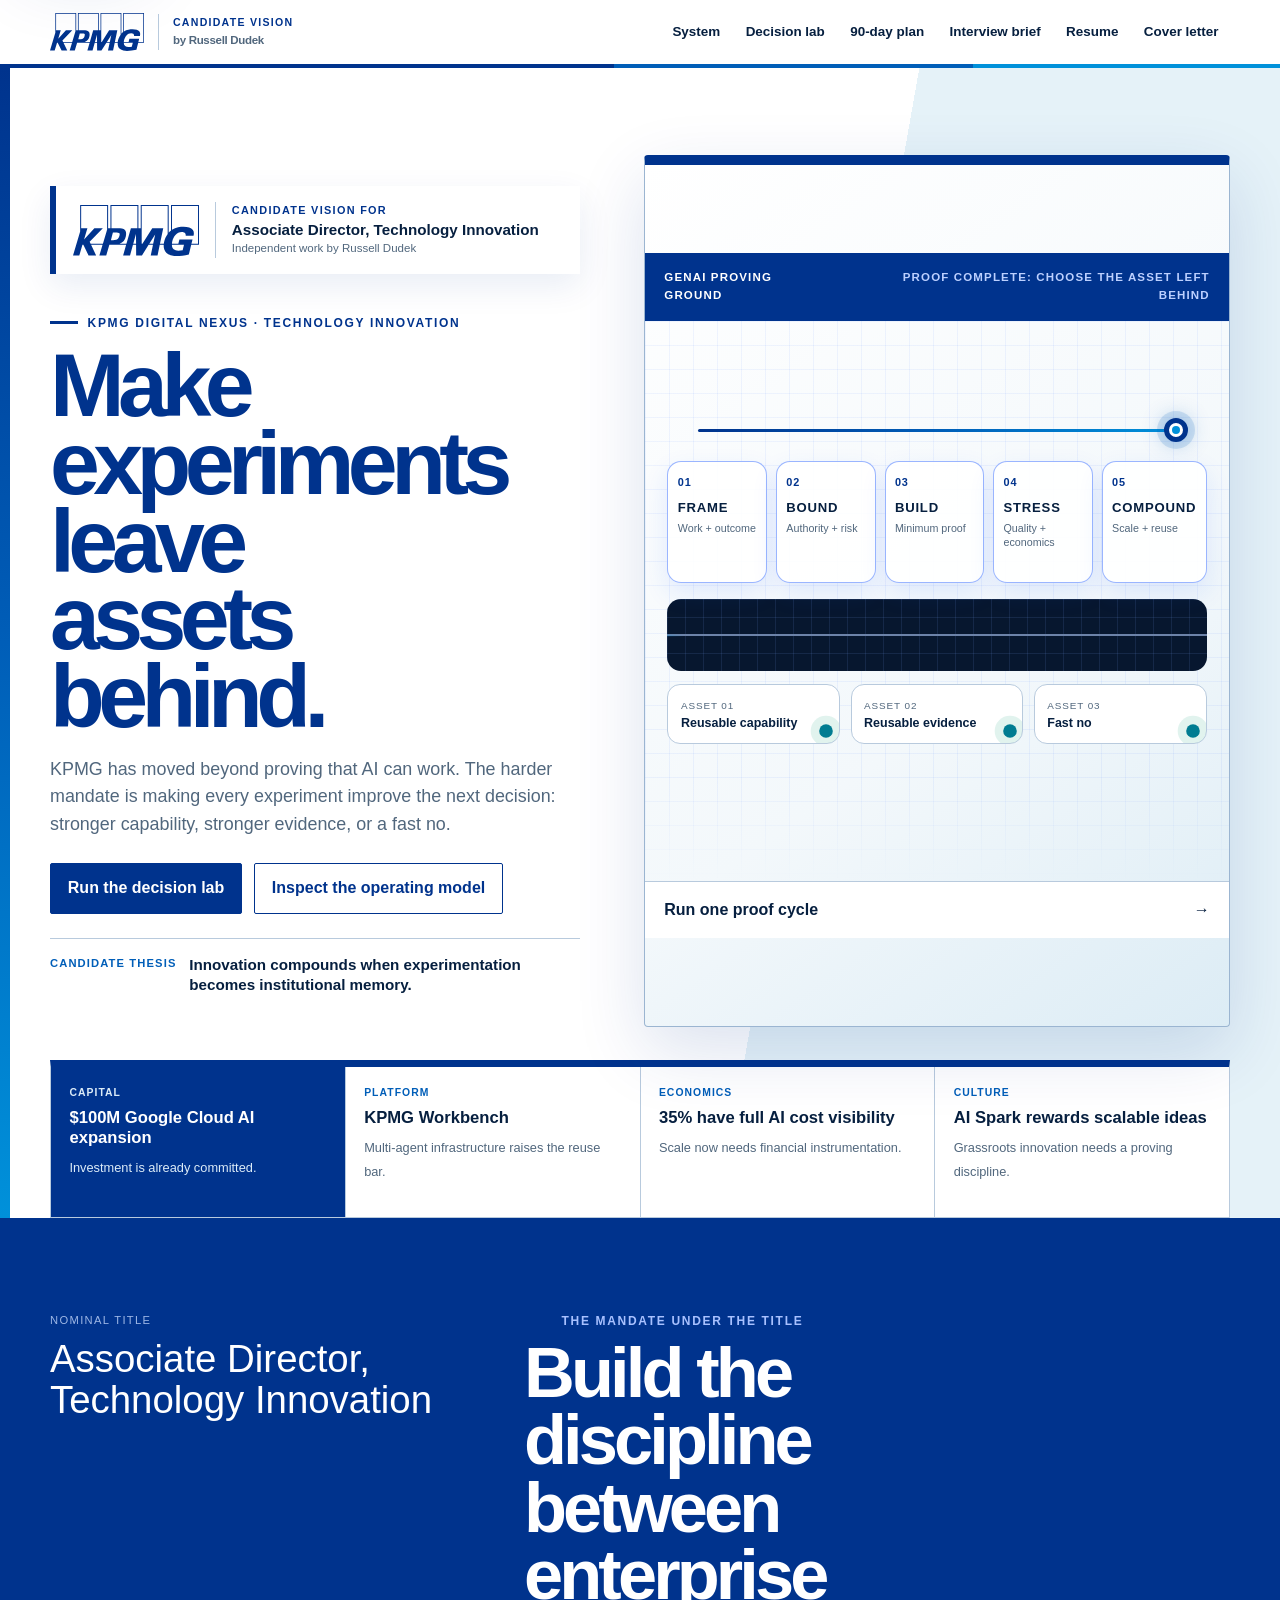
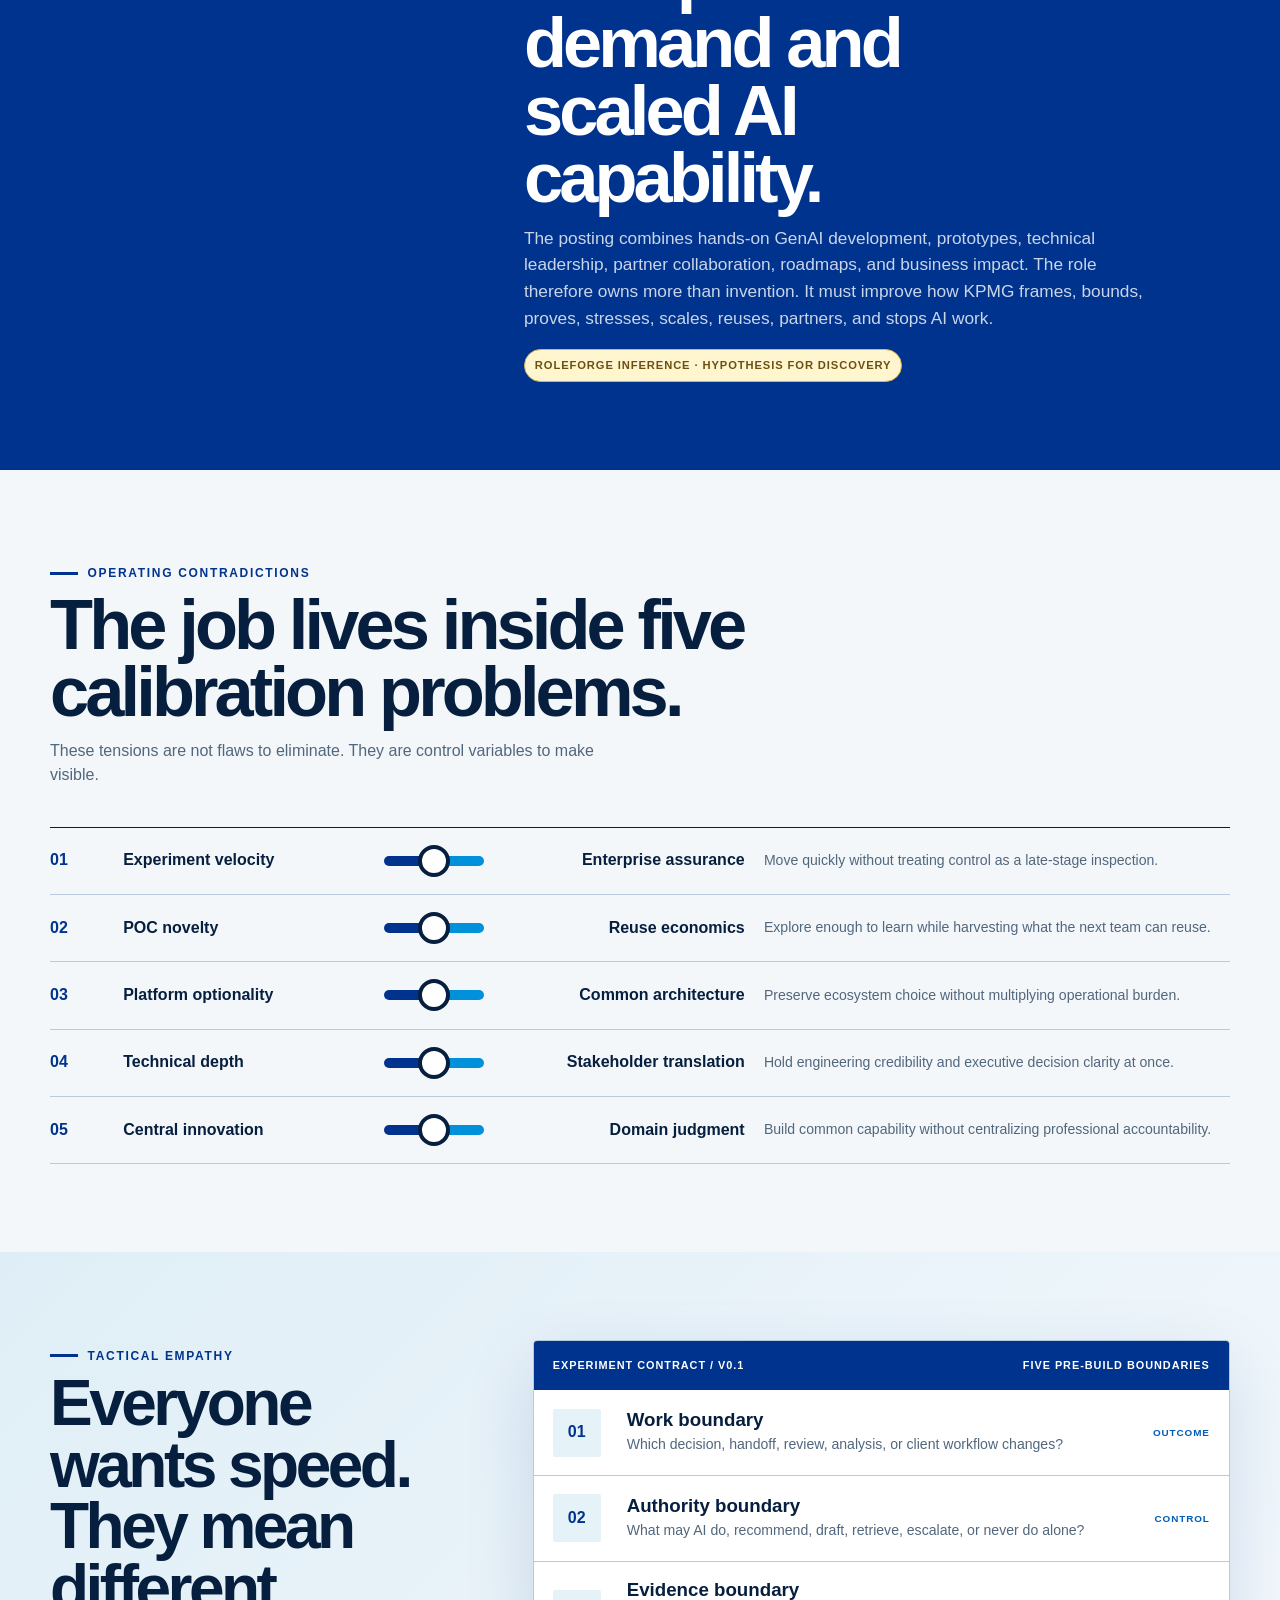
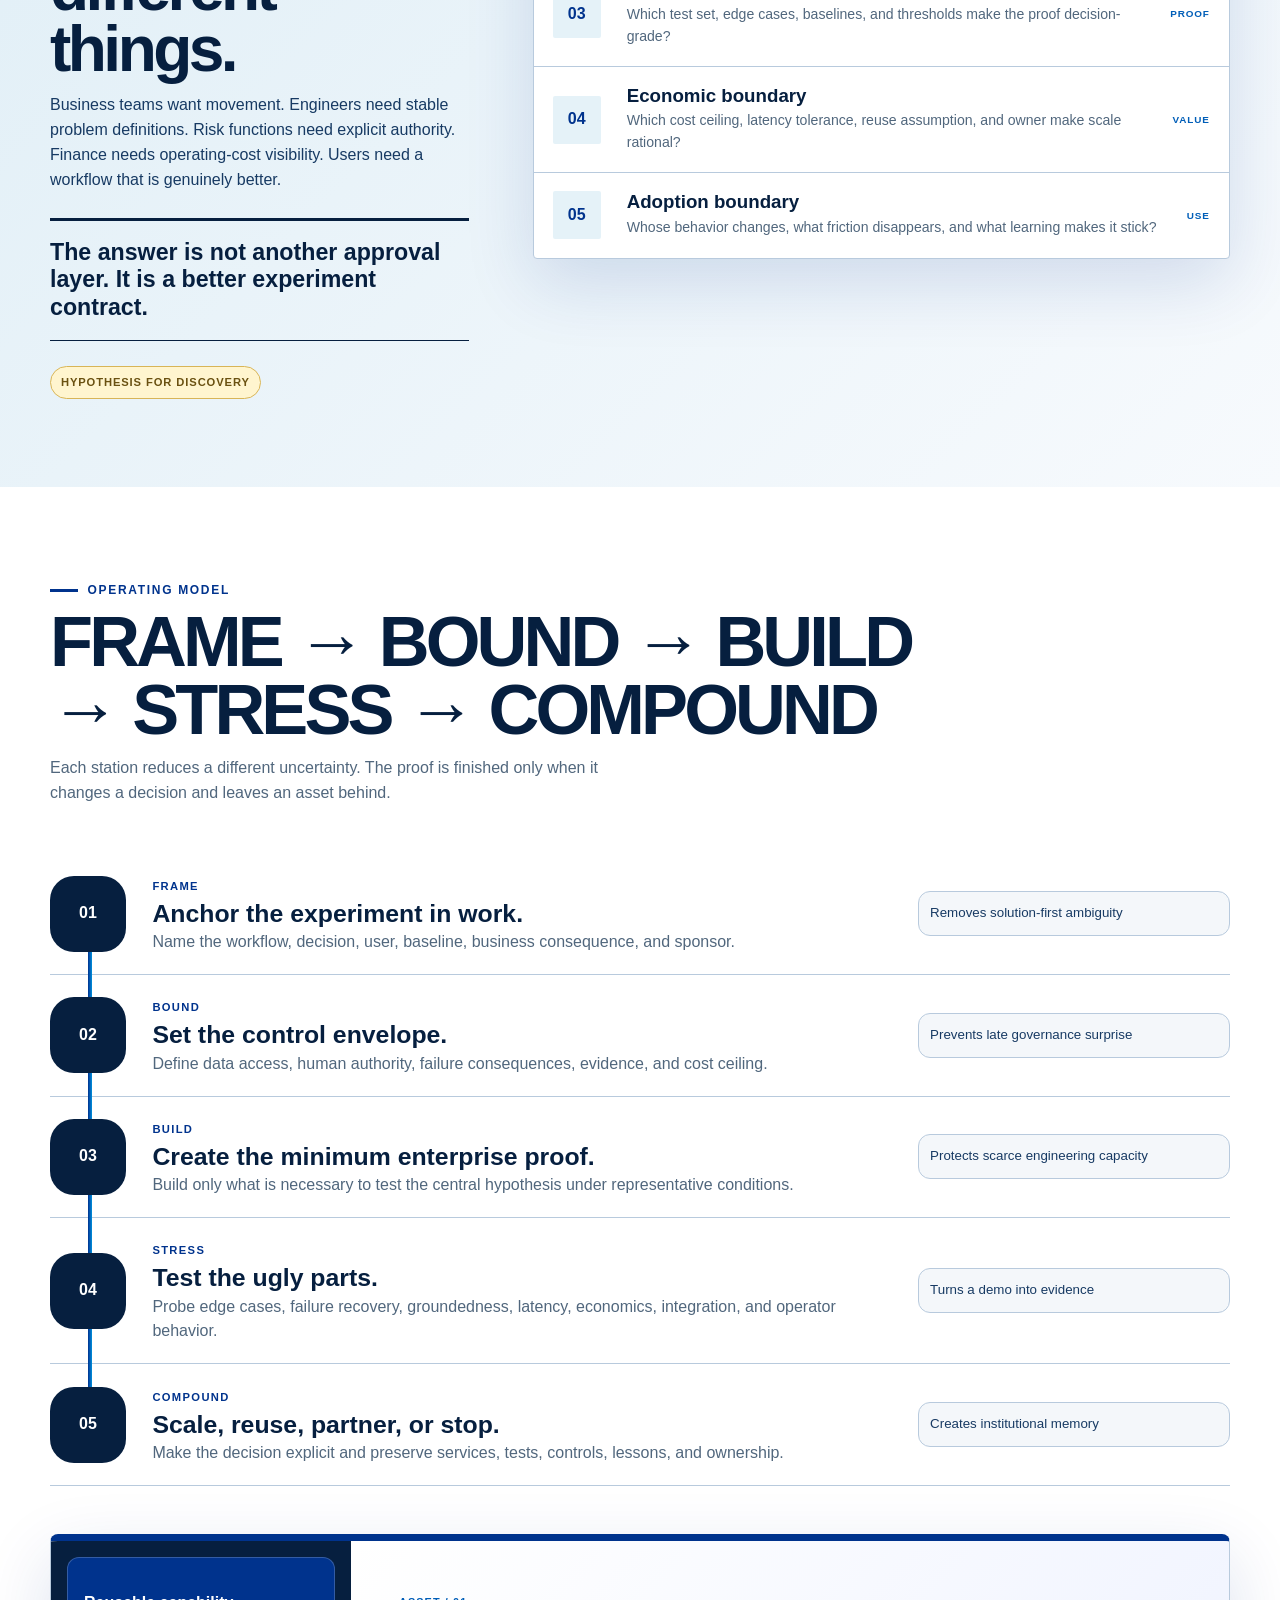
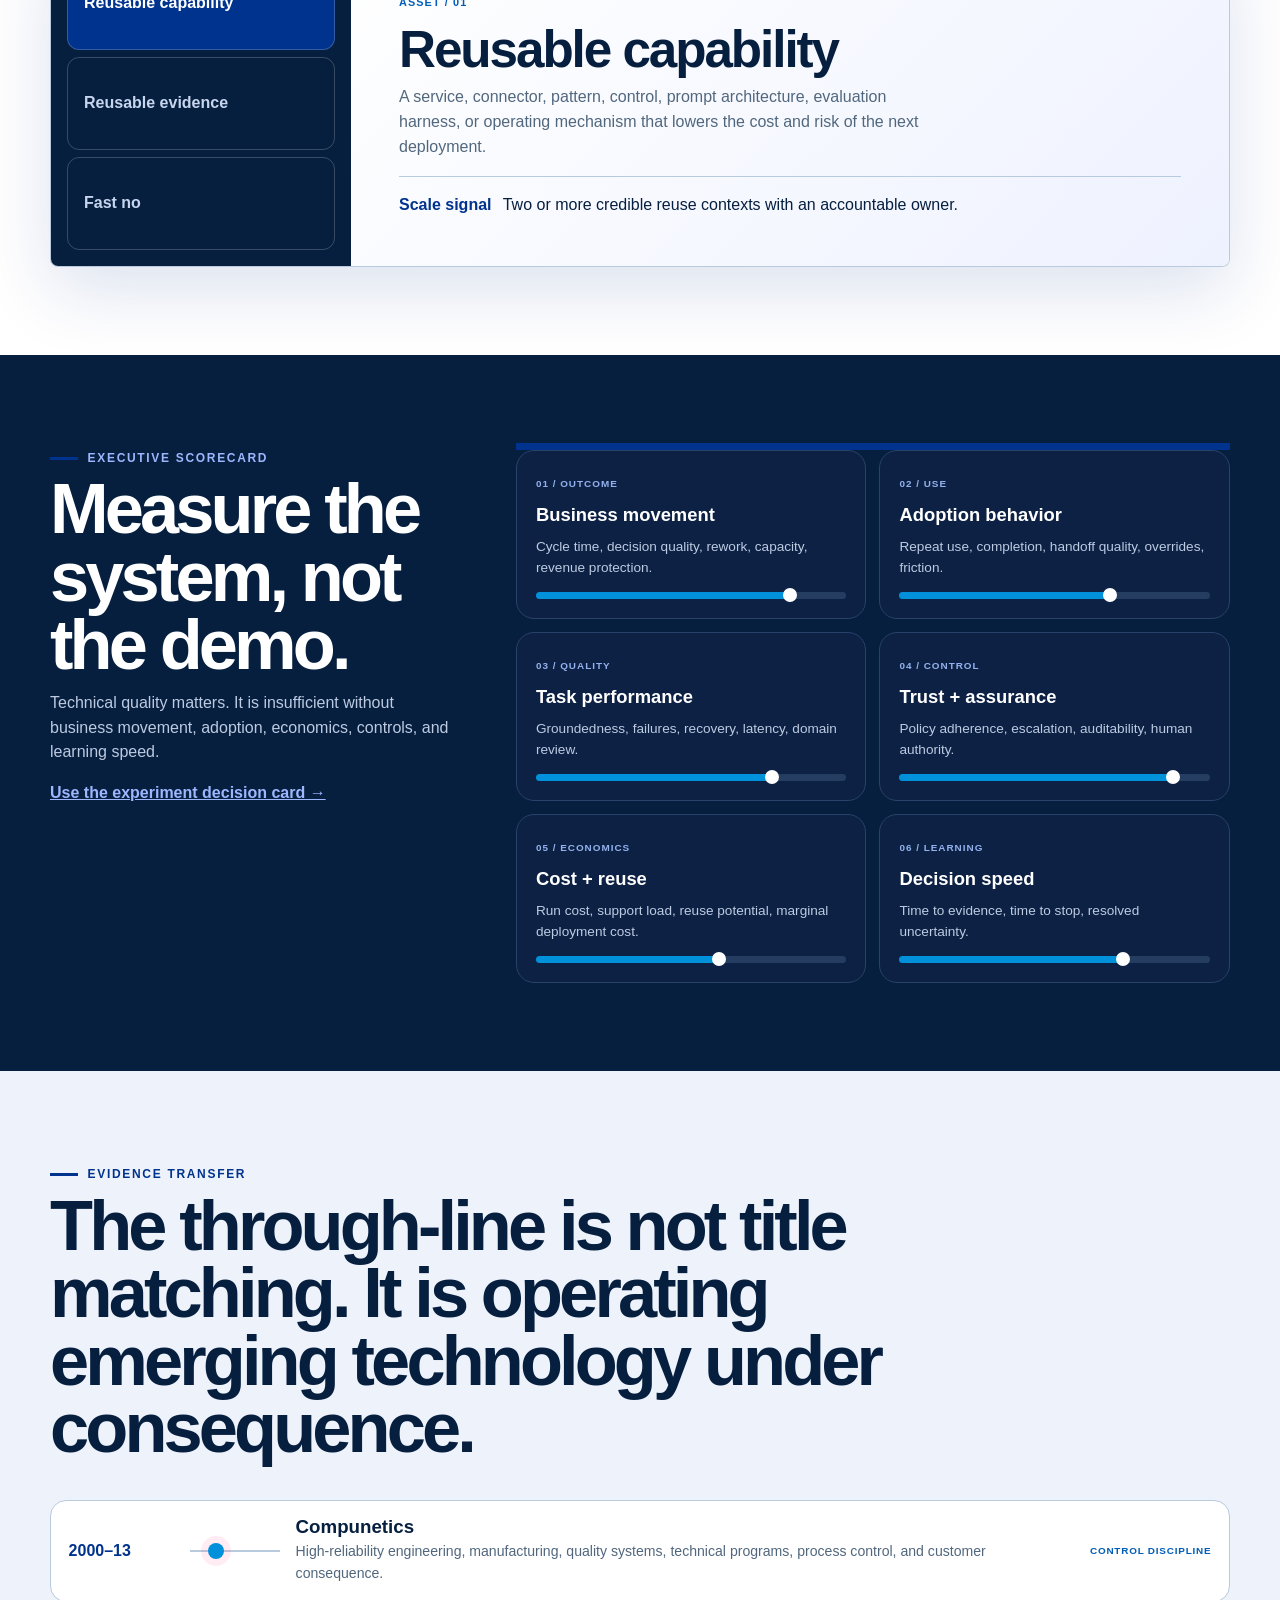
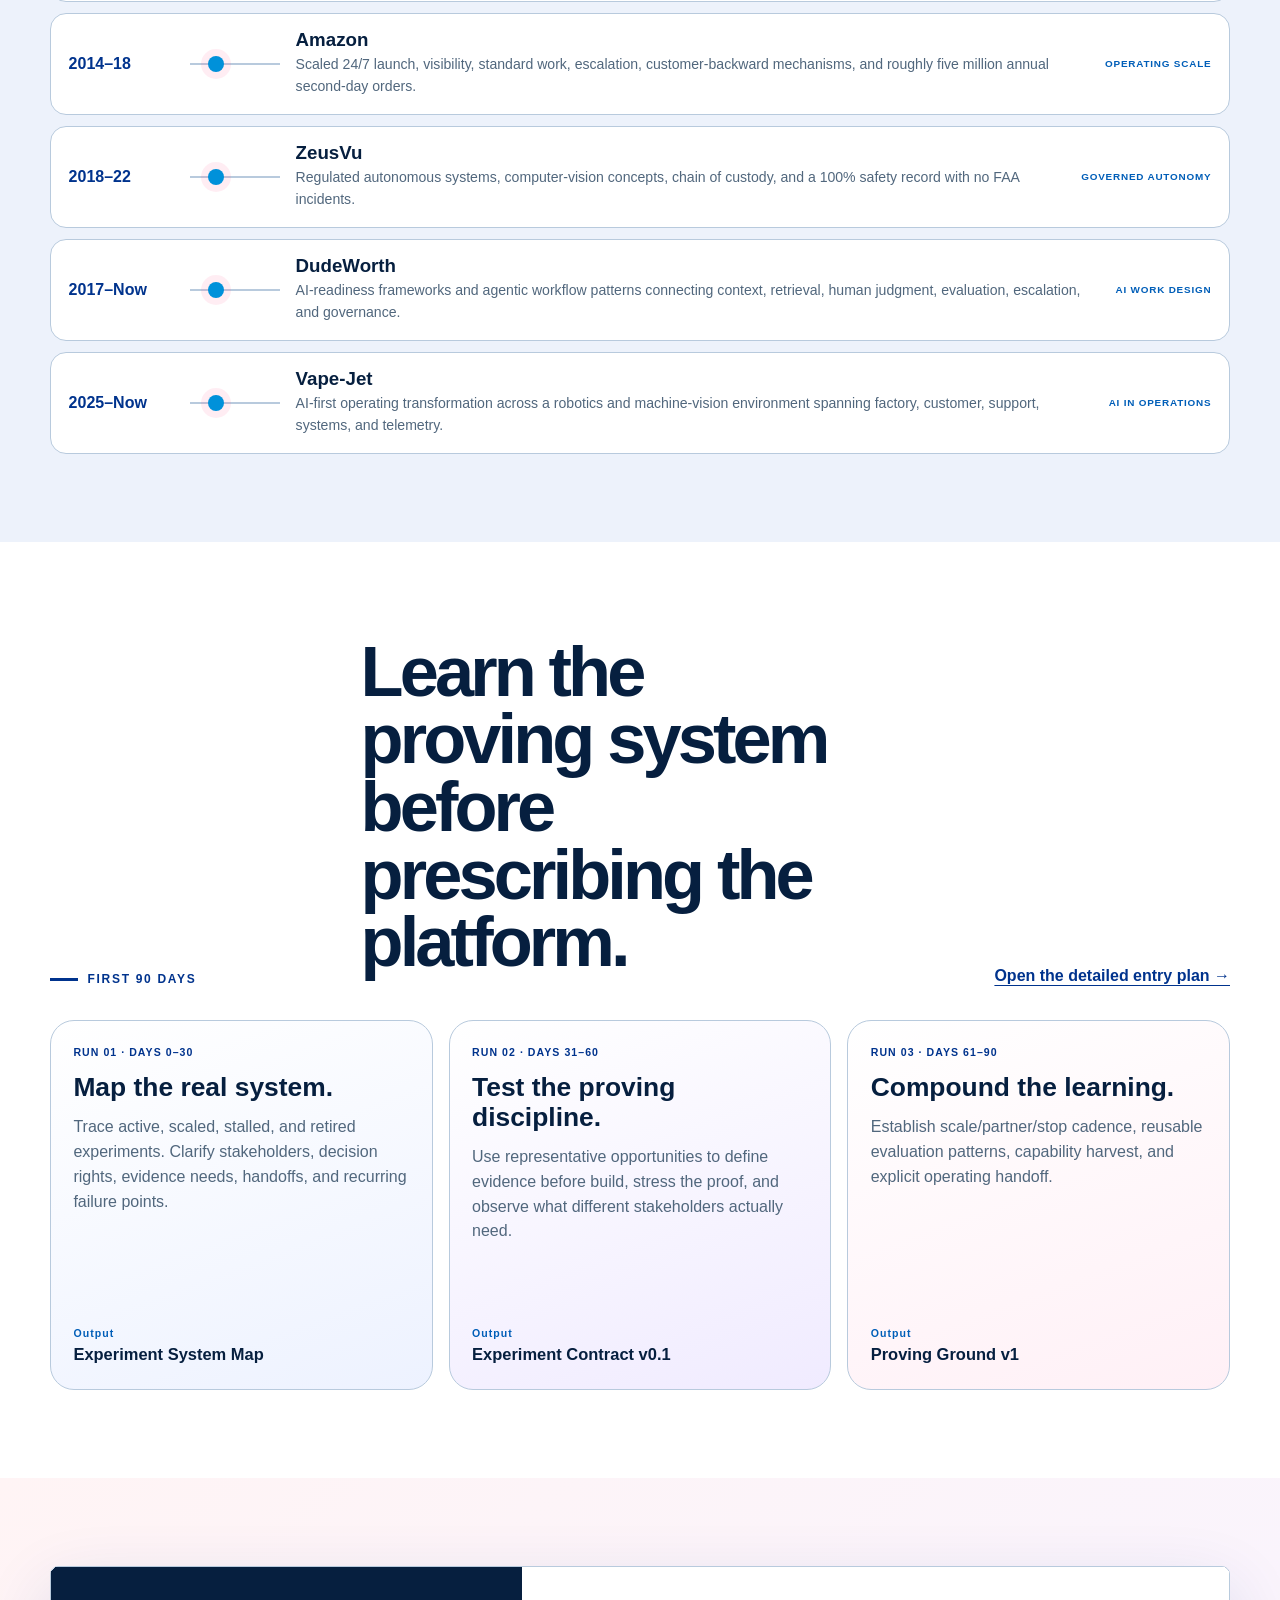
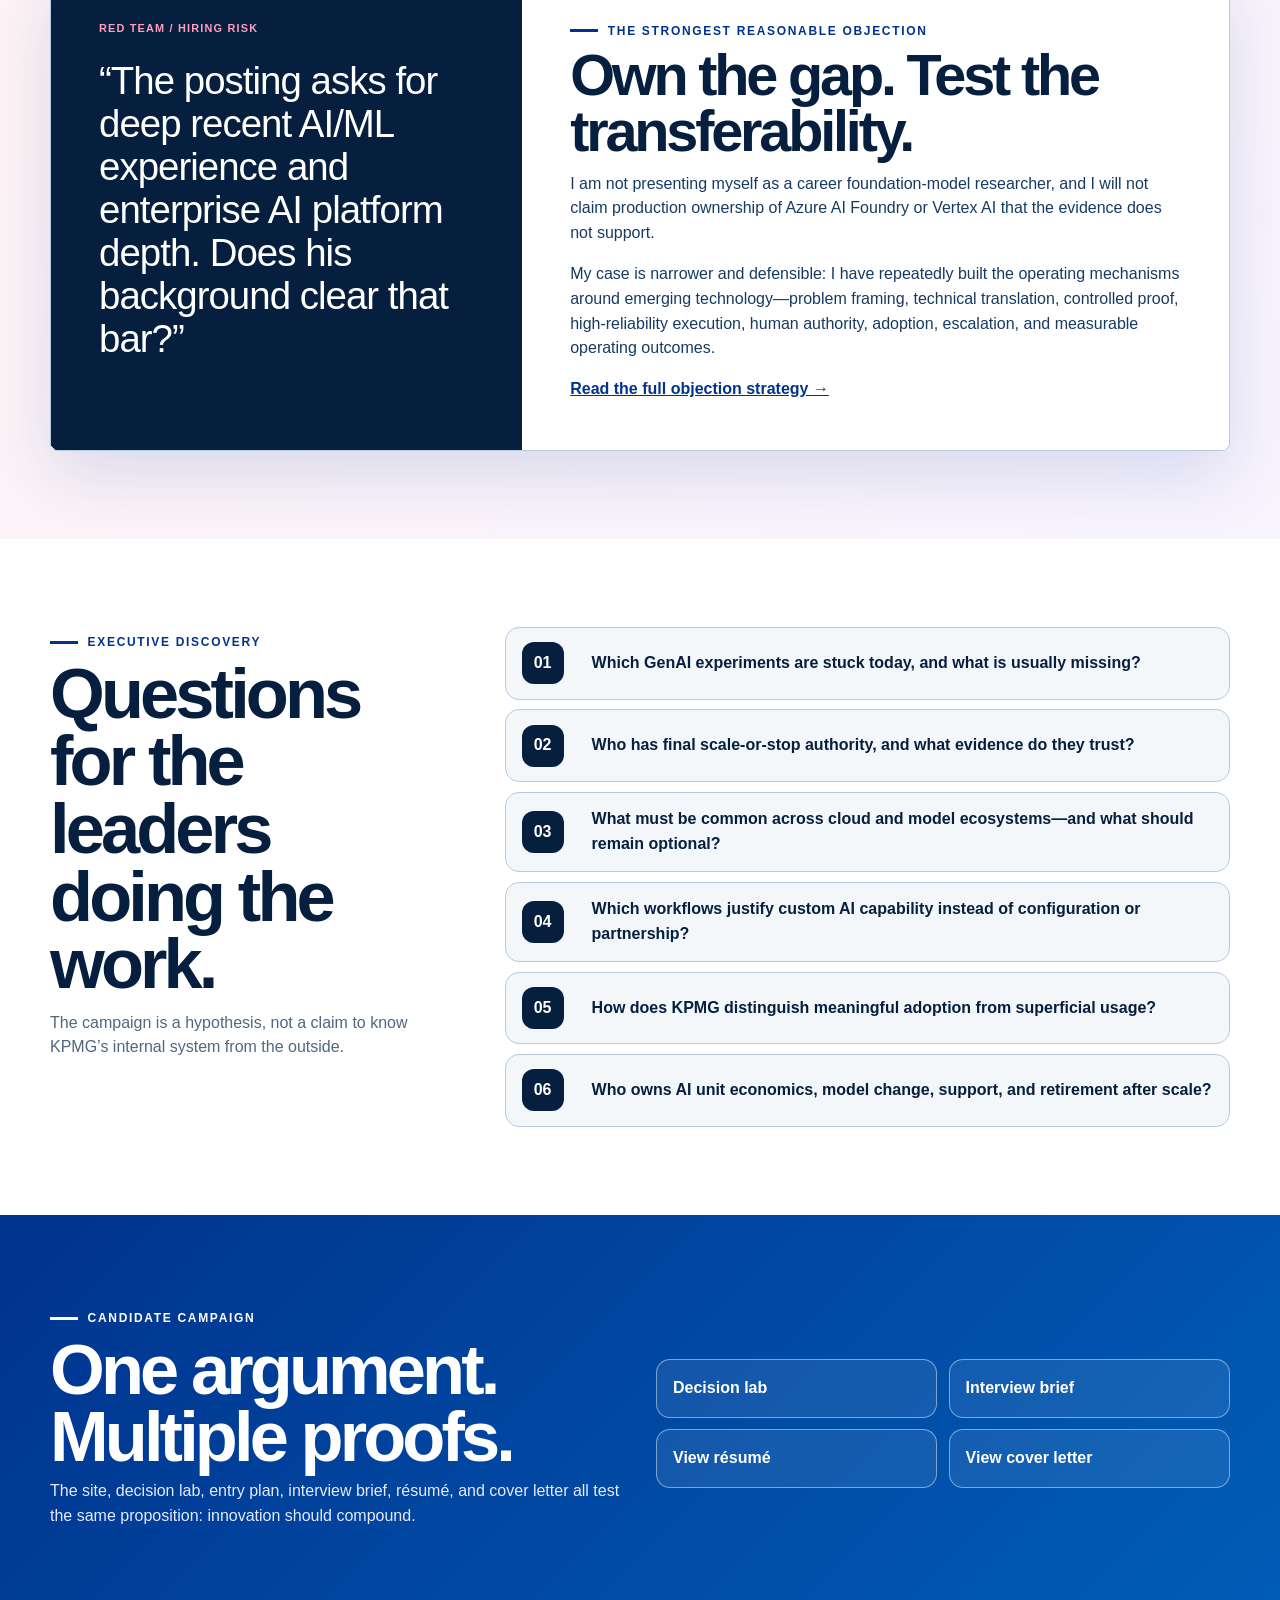
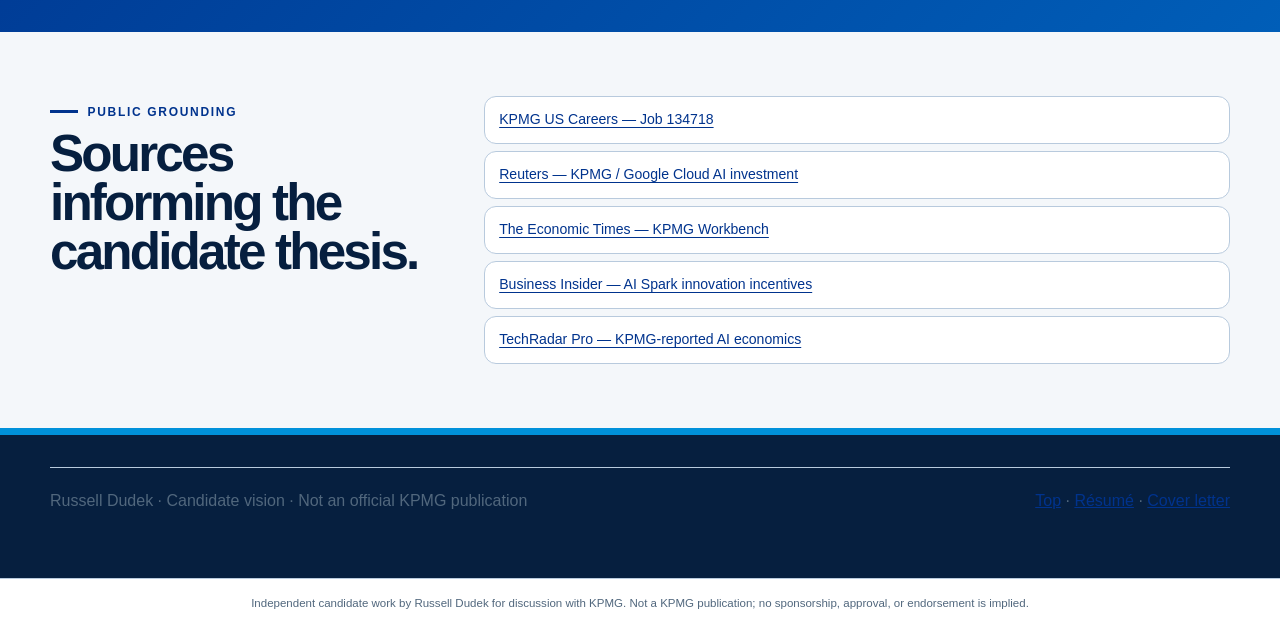
==== commit 09d932b2: "Apply official KPMG brand system across campaign" ====
--- a/index.html
+++ b/index.html
@@ -1,186 +1,201 @@
-<!DOCTYPE html>
-
+<!doctype html>
 <html lang="en">
 <head>
-<meta charset="utf-8"/>
-<meta content="width=device-width, initial-scale=1" name="viewport"/>
-<meta content="Russell Dudek candidate vision for KPMG Associate Director, Technology Innovation." name="description"/>
-<meta content="KPMG – Technology Innovation" name="roleforge:chat-name"/>
-<meta content="KPMG" name="roleforge:company"/>
-<meta content="Associate Director, Technology Innovation" name="roleforge:role"/>
-<meta content="https://www.kpmguscareers.com/jobdetail/?jobId=134718-B&amp;srcCat=Job+Boards&amp;specSrc=LinkedIn" name="roleforge:job-posting"/>
-<meta content="russelldudek/KPMG" name="roleforge:repository"/>
-<title>Russell Dudek | KPMG Technology Innovation Candidate Vision</title>
-<link href="assets/brand/kpmg-logo.svg" rel="icon" type="image/svg+xml"/>
-<link href="brand-tokens.css" rel="stylesheet"/><link href="styles.css" rel="stylesheet"/>
+  <meta charset="utf-8">
+  <meta name="viewport" content="width=device-width, initial-scale=1">
+  <meta name="description" content="Russell Dudek candidate vision for KPMG Associate Director, Technology Innovation.">
+  <meta name="roleforge:chat-name" content="KPMG – Technology Innovation">
+  <meta name="roleforge:company" content="KPMG">
+  <meta name="roleforge:role" content="Associate Director, Technology Innovation">
+  <meta name="roleforge:job-posting" content="https://www.kpmguscareers.com/jobdetail/?jobId=134718-B&amp;srcCat=Job+Boards&amp;specSrc=LinkedIn">
+  <meta name="roleforge:repository" content="russelldudek/KPMG">
+  <title>Russell Dudek | KPMG Technology Innovation Candidate Vision</title>
+  <link rel="icon" href="assets/brand/kpmg-logo.svg" type="image/svg+xml">
+  <link rel="stylesheet" href="styles.css"><link rel="stylesheet" href="brand-tokens.css">
 </head>
 <body>
-<a class="skip-link" href="#main">Skip to content</a>
-<nav aria-label="Campaign navigation" class="site-nav">
-<a class="brand" href="index.html"><img alt="KPMG" class="company-nav-logo" src="assets/brand/kpmg-logo.svg"/><span>Candidate vision<small>by Russell Dudek</small></span></a>
-<button aria-controls="primary-nav" aria-expanded="false" class="nav-toggle" type="button"><span>Menu</span><i aria-hidden="true"></i></button>
-<div class="nav-links" id="primary-nav">
-<a href="#system">System</a><a href="decision-lab.html">Decision lab</a><a href="90-day-plan.html">90-day plan</a><a href="interview-brief.html">Interview brief</a><a href="resume.html">Resume</a><a href="cover-letter.html">Cover letter</a>
-</div>
-</nav>
-<main id="main">
-<header class="hero">
-<div class="hero-grid shell">
-<div class="hero-copy"><div aria-label="Independent KPMG candidate campaign" class="company-lockup"><img alt="KPMG" src="assets/brand/kpmg-logo.svg"/><div><span>Candidate vision for</span><strong>Associate Director, Technology Innovation</strong><small>by Russell Dudek · Independent candidate work</small></div></div>
-<span class="eyebrow">Digital Nexus · Experiment-to-scale leadership</span>
-<h1>Make experiments leave assets behind.</h1>
-<p class="hero-lede">KPMG has moved beyond proving that AI can work. The harder mandate is making every experiment improve the next decision: stronger capability, stronger evidence, or a fast no.</p>
-<div class="hero-actions"><a class="btn btn-primary" href="decision-lab.html">Run the decision lab</a><a class="btn btn-secondary" href="#system">Inspect the operating model</a></div>
-<div class="hero-thesis"><span>Candidate thesis</span><strong>Innovation compounds when experimentation becomes institutional memory.</strong></div>
-</div>
-<section aria-labelledby="rig-title" class="proving-rig" data-proof-rig="">
-<div class="rig-topline"><span id="rig-title">GenAI Proving Ground</span><span aria-live="polite" class="rig-status" data-rig-status="">Ready for a proof cycle</span></div>
-<div class="rig-window">
-<div aria-hidden="true" class="calibration-grid"></div>
-<div aria-hidden="true" class="rig-track">
-<span class="track-line"></span>
-<span class="specimen" data-specimen=""><i></i></span>
-</div>
-<ol aria-label="Experiment-to-scale sequence" class="rig-stations">
-<li data-rig-stage="0"><b>01</b><span>FRAME</span><small>Work + outcome</small></li>
-<li data-rig-stage="1"><b>02</b><span>BOUND</span><small>Authority + risk</small></li>
-<li data-rig-stage="2"><b>03</b><span>BUILD</span><small>Minimum proof</small></li>
-<li data-rig-stage="3"><b>04</b><span>STRESS</span><small>Quality + economics</small></li>
-<li data-rig-stage="4"><b>05</b><span>COMPOUND</span><small>Scale + reuse</small></li>
-</ol>
-<div aria-hidden="true" class="rig-trace"><span></span><i></i></div>
-<div aria-label="Valid experiment outputs" class="asset-bins">
-<div data-asset-bin="capability"><small>Asset 01</small><strong>Reusable capability</strong><span></span></div>
-<div data-asset-bin="evidence"><small>Asset 02</small><strong>Reusable evidence</strong><span></span></div>
-<div data-asset-bin="stop"><small>Asset 03</small><strong>Fast no</strong><span></span></div>
-</div>
-</div>
-<button class="rig-run" data-rig-run="" type="button">Run one proof cycle <span aria-hidden="true">→</span></button>
-</section>
-</div>
-<div aria-label="Current KPMG AI operating signals" class="moment-band shell">
-<a href="https://www.reuters.com/technology/artificial-intelligence/kpmg-spend-100-million-ai-partnership-with-google-cloud-2024-11-20/"><span>Capital</span><strong>$100M Google Cloud AI expansion</strong><em>Investment is already committed.</em></a>
-<a href="https://economictimes.indiatimes.com/tech/artificial-intelligence/kpmg-launches-multi-agent-ai-platform-workbench/articleshow/121930608.cms"><span>Platform</span><strong>KPMG Workbench</strong><em>Multi-agent infrastructure raises the reuse bar.</em></a>
-<a href="https://www.techradar.com/pro/were-seeing-a-clear-divide-many-business-leaders-admit-they-only-have-a-limited-understanding-of-ai-budgets"><span>Economics</span><strong>35% have full AI cost visibility</strong><em>Scale now needs financial instrumentation.</em></a>
-<a href="https://www.businessinsider.com/kpmg-ai-spark-awards-cash-prizes-for-employee-ai-innovation-2026-3"><span>Culture</span><strong>AI Spark rewards scalable ideas</strong><em>Grassroots innovation needs a proving discipline.</em></a>
-</div>
-</header>
-<section aria-labelledby="mandate-title" class="mandate-section">
-<div class="shell mandate-grid">
-<div class="mandate-label"><span>Nominal title</span><strong>Associate Director,<br/>Technology Innovation</strong></div>
-<div class="mandate-claim"><span class="eyebrow">The mandate under the title</span><h2 id="mandate-title">Build the discipline between enterprise demand and scaled AI capability.</h2><p>The posting combines hands-on GenAI development, prototypes, technical leadership, partner collaboration, roadmaps, and business impact. The role therefore owns more than invention. It must improve how KPMG frames, bounds, proves, stresses, scales, reuses, partners, and stops AI work.</p><span class="hypothesis">RoleForge inference · hypothesis for discovery</span></div>
-</div>
-</section>
-<section aria-labelledby="tensions-title" class="tensions-section">
-<div class="shell">
-<div class="section-kicker"><span class="eyebrow">Operating contradictions</span><h2 id="tensions-title">The job lives inside five calibration problems.</h2><p>These tensions are not flaws to eliminate. They are control variables to make visible.</p></div>
-<div class="balance-board">
-<article><span>01</span><div><b>Experiment velocity</b><i></i><b>Enterprise assurance</b></div><p>Move quickly without treating control as a late-stage inspection.</p></article>
-<article><span>02</span><div><b>POC novelty</b><i></i><b>Reuse economics</b></div><p>Explore enough to learn while harvesting what the next team can reuse.</p></article>
-<article><span>03</span><div><b>Platform optionality</b><i></i><b>Common architecture</b></div><p>Preserve ecosystem choice without multiplying operational burden.</p></article>
-<article><span>04</span><div><b>Technical depth</b><i></i><b>Stakeholder translation</b></div><p>Hold engineering credibility and executive decision clarity at once.</p></article>
-<article><span>05</span><div><b>Central innovation</b><i></i><b>Domain judgment</b></div><p>Build common capability without centralizing professional accountability.</p></article>
-</div>
-</div>
-</section>
-<section aria-labelledby="boundary-title" class="boundary-section">
-<div class="shell boundary-layout">
-<div class="boundary-intro"><span class="eyebrow">Tactical empathy</span><h2 id="boundary-title">Everyone wants speed. They mean different things.</h2><p>Business teams want movement. Engineers need stable problem definitions. Risk functions need explicit authority. Finance needs operating-cost visibility. Users need a workflow that is genuinely better.</p><blockquote>The answer is not another approval layer. It is a better experiment contract.</blockquote><span class="hypothesis">Hypothesis for discovery</span></div>
-<div aria-label="Five boundaries to define before build" class="boundary-sheet">
-<div class="sheet-head"><span>Experiment Contract / v0.1</span><span>Five pre-build boundaries</span></div>
-<article><b>01</b><div><h3>Work boundary</h3><p>Which decision, handoff, review, analysis, or client workflow changes?</p></div><span>OUTCOME</span></article>
-<article><b>02</b><div><h3>Authority boundary</h3><p>What may AI do, recommend, draft, retrieve, escalate, or never do alone?</p></div><span>CONTROL</span></article>
-<article><b>03</b><div><h3>Evidence boundary</h3><p>Which test set, edge cases, baselines, and thresholds make the proof decision-grade?</p></div><span>PROOF</span></article>
-<article><b>04</b><div><h3>Economic boundary</h3><p>Which cost ceiling, latency tolerance, reuse assumption, and owner make scale rational?</p></div><span>VALUE</span></article>
-<article><b>05</b><div><h3>Adoption boundary</h3><p>Whose behavior changes, what friction disappears, and what learning makes it stick?</p></div><span>USE</span></article>
-</div>
-</div>
-</section>
-<section aria-labelledby="system-title" class="system-section" id="system">
-<div class="shell">
-<div class="system-heading"><span class="eyebrow">Operating model</span><h2 id="system-title">FRAME → BOUND → BUILD → STRESS → COMPOUND</h2><p>Each station reduces a different uncertainty. The proof is finished only when it changes a decision and leaves an asset behind.</p></div>
-<div class="system-log">
-<div aria-hidden="true" class="system-line"><span data-system-progress=""></span></div>
-<article><b>01</b><div><span>FRAME</span><h3>Anchor the experiment in work.</h3><p>Name the workflow, decision, user, baseline, business consequence, and sponsor.</p></div><small>Removes solution-first ambiguity</small></article>
-<article><b>02</b><div><span>BOUND</span><h3>Set the control envelope.</h3><p>Define data access, human authority, failure consequences, evidence, and cost ceiling.</p></div><small>Prevents late governance surprise</small></article>
-<article><b>03</b><div><span>BUILD</span><h3>Create the minimum enterprise proof.</h3><p>Build only what is necessary to test the central hypothesis under representative conditions.</p></div><small>Protects scarce engineering capacity</small></article>
-<article><b>04</b><div><span>STRESS</span><h3>Test the ugly parts.</h3><p>Probe edge cases, failure recovery, groundedness, latency, economics, integration, and operator behavior.</p></div><small>Turns a demo into evidence</small></article>
-<article><b>05</b><div><span>COMPOUND</span><h3>Scale, reuse, partner, or stop.</h3><p>Make the decision explicit and preserve services, tests, controls, lessons, and ownership.</p></div><small>Creates institutional memory</small></article>
-</div>
-<div class="outcome-console" data-outcome-console="">
-<div aria-label="Valid experiment outputs" class="outcome-tabs" role="tablist">
-<button aria-selected="true" data-outcome="capability" role="tab">Reusable capability</button>
-<button aria-selected="false" data-outcome="evidence" role="tab">Reusable evidence</button>
-<button aria-selected="false" data-outcome="stop" role="tab">Fast no</button>
-</div>
-<div class="outcome-display" role="tabpanel" tabindex="0">
-<span data-outcome-code="">ASSET / 01</span><h3 data-outcome-title="">Reusable capability</h3><p data-outcome-copy="">A service, connector, pattern, control, prompt architecture, evaluation harness, or operating mechanism that lowers the cost and risk of the next deployment.</p><div data-outcome-proof=""><b>Scale signal</b><span>Two or more credible reuse contexts with an accountable owner.</span></div>
-</div>
-</div>
-</div>
-</section>
-<section aria-labelledby="scorecard-title" class="scorecard-section">
-<div class="shell scorecard-layout">
-<div class="scorecard-intro"><span class="eyebrow">Executive scorecard</span><h2 id="scorecard-title">Measure the system, not the demo.</h2><p>Technical quality matters. It is insufficient without business movement, adoption, economics, controls, and learning speed.</p><a href="decision-lab.html">Use the experiment decision card →</a></div>
-<div class="instrument-panel">
-<article><span>01 / OUTCOME</span><strong>Business movement</strong><p>Cycle time, decision quality, rework, capacity, revenue protection.</p><i style="--level:82%"></i></article>
-<article><span>02 / USE</span><strong>Adoption behavior</strong><p>Repeat use, completion, handoff quality, overrides, friction.</p><i style="--level:68%"></i></article>
-<article><span>03 / QUALITY</span><strong>Task performance</strong><p>Groundedness, failures, recovery, latency, domain review.</p><i style="--level:76%"></i></article>
-<article><span>04 / CONTROL</span><strong>Trust + assurance</strong><p>Policy adherence, escalation, auditability, human authority.</p><i style="--level:88%"></i></article>
-<article><span>05 / ECONOMICS</span><strong>Cost + reuse</strong><p>Run cost, support load, reuse potential, marginal deployment cost.</p><i style="--level:59%"></i></article>
-<article><span>06 / LEARNING</span><strong>Decision speed</strong><p>Time to evidence, time to stop, resolved uncertainty.</p><i style="--level:72%"></i></article>
-</div>
-</div>
-</section>
-<section aria-labelledby="evidence-title" class="evidence-section">
-<div class="shell">
-<div class="section-kicker"><span class="eyebrow">Evidence transfer</span><h2 id="evidence-title">The through-line is not title matching. It is operating emerging technology under consequence.</h2></div>
-<div class="evidence-traces">
-<article><span class="trace-year">2000–13</span><div class="trace-line"><i></i></div><div><h3>Compunetics</h3><p>High-reliability engineering, manufacturing, quality systems, technical programs, process control, and customer consequence.</p></div><b>CONTROL DISCIPLINE</b></article>
-<article><span class="trace-year">2014–18</span><div class="trace-line"><i></i></div><div><h3>Amazon</h3><p>Scaled 24/7 launch, visibility, standard work, escalation, customer-backward mechanisms, and roughly five million annual second-day orders.</p></div><b>OPERATING SCALE</b></article>
-<article><span class="trace-year">2018–22</span><div class="trace-line"><i></i></div><div><h3>ZeusVu</h3><p>Regulated autonomous systems, computer-vision concepts, chain of custody, and a 100% safety record with no FAA incidents.</p></div><b>GOVERNED AUTONOMY</b></article>
-<article><span class="trace-year">2017–Now</span><div class="trace-line"><i></i></div><div><h3>DudeWorth</h3><p>AI-readiness frameworks and agentic workflow patterns connecting context, retrieval, human judgment, evaluation, escalation, and governance.</p></div><b>AI WORK DESIGN</b></article>
-<article><span class="trace-year">2025–Now</span><div class="trace-line"><i></i></div><div><h3>Vape-Jet</h3><p>AI-first operating transformation across a robotics and machine-vision environment spanning factory, customer, support, systems, and telemetry.</p></div><b>AI IN OPERATIONS</b></article>
-</div>
-</div>
-</section>
-<section aria-labelledby="entry-title" class="entry-section">
-<div class="shell">
-<div class="entry-heading"><span class="eyebrow">First 90 days</span><h2 id="entry-title">Learn the proving system before prescribing the platform.</h2><a class="text-link" href="90-day-plan.html">Open the detailed entry plan →</a></div>
-<div class="entry-runs">
-<article><span>RUN 01 · DAYS 0–30</span><h3>Map the real system.</h3><p>Trace active, scaled, stalled, and retired experiments. Clarify stakeholders, decision rights, evidence needs, handoffs, and recurring failure points.</p><b>Output</b><strong>Experiment System Map</strong></article>
-<article><span>RUN 02 · DAYS 31–60</span><h3>Test the proving discipline.</h3><p>Use representative opportunities to define evidence before build, stress the proof, and observe what different stakeholders actually need.</p><b>Output</b><strong>Experiment Contract v0.1</strong></article>
-<article><span>RUN 03 · DAYS 61–90</span><h3>Compound the learning.</h3><p>Establish scale/partner/stop cadence, reusable evaluation patterns, capability harvest, and explicit operating handoff.</p><b>Output</b><strong>Proving Ground v1</strong></article>
-</div>
-</div>
-</section>
-<section aria-labelledby="objection-title" class="objection-section">
-<div class="shell objection-grid">
-<div class="red-team"><span>RED TEAM / HIRING RISK</span><blockquote>“The posting asks for deep recent AI/ML experience and enterprise AI platform depth. Does his background clear that bar?”</blockquote></div>
-<div class="objection-answer"><span class="eyebrow">The strongest reasonable objection</span><h2 id="objection-title">Own the gap. Test the transferability.</h2><p>I am not presenting myself as a career foundation-model researcher, and I will not claim production ownership of Azure AI Foundry or Vertex AI that the evidence does not support.</p><p>My case is narrower and defensible: I have repeatedly built the operating mechanisms around emerging technology—problem framing, technical translation, controlled proof, high-reliability execution, human authority, adoption, escalation, and measurable operating outcomes.</p><a href="interview-brief.html">Read the full objection strategy →</a></div>
-</div>
-</section>
-<section aria-labelledby="questions-title" class="questions-section">
-<div class="shell questions-grid">
-<div><span class="eyebrow">Executive discovery</span><h2 id="questions-title">Questions for the leaders doing the work.</h2><p>The campaign is a hypothesis, not a claim to know KPMG’s internal system from the outside.</p></div>
-<ol class="question-checks">
-<li><span>01</span><p>Which GenAI experiments are stuck today, and what is usually missing?</p></li>
-<li><span>02</span><p>Who has final scale-or-stop authority, and what evidence do they trust?</p></li>
-<li><span>03</span><p>What must be common across cloud and model ecosystems—and what should remain optional?</p></li>
-<li><span>04</span><p>Which workflows justify custom AI capability instead of configuration or partnership?</p></li>
-<li><span>05</span><p>How does KPMG distinguish meaningful adoption from superficial usage?</p></li>
-<li><span>06</span><p>Who owns AI unit economics, model change, support, and retirement after scale?</p></li>
-</ol>
-</div>
-</section>
-<section class="final-cta">
-<div class="shell final-grid"><div><span class="eyebrow">Candidate campaign</span><h2>One argument. Multiple proofs.</h2><p>The site, decision lab, entry plan, interview brief, résumé, and cover letter all test the same proposition: innovation should compound.</p></div><div class="final-links"><a href="decision-lab.html">Decision lab</a><a href="interview-brief.html">Interview brief</a><a href="resume.html">View résumé</a><a href="cover-letter.html">View cover letter</a></div></div>
-</section>
-<section aria-labelledby="sources-title" class="sources-section">
-<div class="shell sources-grid"><div><span class="eyebrow">Public grounding</span><h2 id="sources-title">Sources informing the candidate thesis.</h2></div><div class="source-list"><a href="https://www.kpmguscareers.com/jobdetail/?jobId=134718-B&amp;srcCat=Job+Boards&amp;specSrc=LinkedIn">KPMG US Careers — Job 134718</a><a href="https://www.reuters.com/technology/artificial-intelligence/kpmg-spend-100-million-ai-partnership-with-google-cloud-2024-11-20/">Reuters — KPMG / Google Cloud AI investment</a><a href="https://economictimes.indiatimes.com/tech/artificial-intelligence/kpmg-launches-multi-agent-ai-platform-workbench/articleshow/121930608.cms">The Economic Times — KPMG Workbench</a><a href="https://www.businessinsider.com/kpmg-ai-spark-awards-cash-prizes-for-employee-ai-innovation-2026-3">Business Insider — AI Spark innovation incentives</a><a href="https://www.techradar.com/pro/were-seeing-a-clear-divide-many-business-leaders-admit-they-only-have-a-limited-understanding-of-ai-budgets">TechRadar Pro — KPMG-reported AI economics</a></div></div>
-</section>
-</main>
-<footer class="site-footer"><div class="shell"><span class="independent-note">Independent candidate campaign by Russell Dudek · Not produced, sponsored, or endorsed by KPMG</span><span>Russell Dudek · Candidate vision · Not an official KPMG publication</span><span><a href="index.html">Top</a> · <a href="resume.html">Résumé</a> · <a href="cover-letter.html">Cover letter</a></span></div></footer>
-<script defer="" src="app.js"></script>
-</body>
+  <a class="skip-link" href="#main">Skip to content</a>
+  <nav class="site-nav" aria-label="Campaign navigation">
+    <a class="brand company-nav-lockup" href="index.html"><img src="assets/brand/kpmg-logo.svg" alt="KPMG"><span><b>Candidate vision</b><small>by Russell Dudek</small></span></a>
+    <button class="nav-toggle" type="button" aria-expanded="false" aria-controls="primary-nav"><span>Menu</span><i aria-hidden="true"></i></button>
+    <div class="nav-links" id="primary-nav">
+      <a href="#system">System</a><a href="decision-lab.html">Decision lab</a><a href="90-day-plan.html">90-day plan</a><a href="interview-brief.html">Interview brief</a><a href="resume.html">Resume</a><a href="cover-letter.html">Cover letter</a>
+    </div>
+  </nav>
+
+  <main id="main">
+    <header class="hero">
+      <div class="hero-grid shell">
+        <div class="hero-copy">
+<div class="hero-company-lockup"><img src="assets/brand/kpmg-logo.svg" alt="KPMG"><div><strong>Candidate vision for</strong><span>Associate Director, Technology Innovation</span><small>Independent work by Russell Dudek</small></div></div>
+          <span class="eyebrow">KPMG Digital Nexus · Technology Innovation</span>
+          <h1>Make experiments leave assets behind.</h1>
+          <p class="hero-lede">KPMG has moved beyond proving that AI can work. The harder mandate is making every experiment improve the next decision: stronger capability, stronger evidence, or a fast no.</p>
+          <div class="hero-actions"><a class="btn btn-primary" href="decision-lab.html">Run the decision lab</a><a class="btn btn-secondary" href="#system">Inspect the operating model</a></div>
+          <div class="hero-thesis"><span>Candidate thesis</span><strong>Innovation compounds when experimentation becomes institutional memory.</strong></div>
+        </div>
+
+        <section class="proving-rig" aria-labelledby="rig-title" data-proof-rig>
+          <div class="rig-topline"><span id="rig-title">GenAI Proving Ground</span><span class="rig-status" data-rig-status aria-live="polite">Ready for a proof cycle</span></div>
+          <div class="rig-window">
+            <div class="calibration-grid" aria-hidden="true"></div>
+            <div class="rig-track" aria-hidden="true">
+              <span class="track-line"></span>
+              <span class="specimen" data-specimen><i></i></span>
+            </div>
+            <ol class="rig-stations" aria-label="Experiment-to-scale sequence">
+              <li data-rig-stage="0"><b>01</b><span>FRAME</span><small>Work + outcome</small></li>
+              <li data-rig-stage="1"><b>02</b><span>BOUND</span><small>Authority + risk</small></li>
+              <li data-rig-stage="2"><b>03</b><span>BUILD</span><small>Minimum proof</small></li>
+              <li data-rig-stage="3"><b>04</b><span>STRESS</span><small>Quality + economics</small></li>
+              <li data-rig-stage="4"><b>05</b><span>COMPOUND</span><small>Scale + reuse</small></li>
+            </ol>
+            <div class="rig-trace" aria-hidden="true"><span></span><i></i></div>
+            <div class="asset-bins" aria-label="Valid experiment outputs">
+              <div data-asset-bin="capability"><small>Asset 01</small><strong>Reusable capability</strong><span></span></div>
+              <div data-asset-bin="evidence"><small>Asset 02</small><strong>Reusable evidence</strong><span></span></div>
+              <div data-asset-bin="stop"><small>Asset 03</small><strong>Fast no</strong><span></span></div>
+            </div>
+          </div>
+          <button class="rig-run" type="button" data-rig-run>Run one proof cycle <span aria-hidden="true">→</span></button>
+        </section>
+      </div>
+
+      <div class="moment-band shell" aria-label="Current KPMG AI operating signals">
+        <a href="https://www.reuters.com/technology/artificial-intelligence/kpmg-spend-100-million-ai-partnership-with-google-cloud-2024-11-20/"><span>Capital</span><strong>$100M Google Cloud AI expansion</strong><em>Investment is already committed.</em></a>
+        <a href="https://economictimes.indiatimes.com/tech/artificial-intelligence/kpmg-launches-multi-agent-ai-platform-workbench/articleshow/121930608.cms"><span>Platform</span><strong>KPMG Workbench</strong><em>Multi-agent infrastructure raises the reuse bar.</em></a>
+        <a href="https://www.techradar.com/pro/were-seeing-a-clear-divide-many-business-leaders-admit-they-only-have-a-limited-understanding-of-ai-budgets"><span>Economics</span><strong>35% have full AI cost visibility</strong><em>Scale now needs financial instrumentation.</em></a>
+        <a href="https://www.businessinsider.com/kpmg-ai-spark-awards-cash-prizes-for-employee-ai-innovation-2026-3"><span>Culture</span><strong>AI Spark rewards scalable ideas</strong><em>Grassroots innovation needs a proving discipline.</em></a>
+      </div>
+    </header>
+
+    <section class="mandate-section" aria-labelledby="mandate-title">
+      <div class="shell mandate-grid">
+        <div class="mandate-label"><span>Nominal title</span><strong>Associate Director,<br>Technology Innovation</strong></div>
+        <div class="mandate-claim"><span class="eyebrow">The mandate under the title</span><h2 id="mandate-title">Build the discipline between enterprise demand and scaled AI capability.</h2><p>The posting combines hands-on GenAI development, prototypes, technical leadership, partner collaboration, roadmaps, and business impact. The role therefore owns more than invention. It must improve how KPMG frames, bounds, proves, stresses, scales, reuses, partners, and stops AI work.</p><span class="hypothesis">RoleForge inference · hypothesis for discovery</span></div>
+      </div>
+    </section>
+
+    <section class="tensions-section" aria-labelledby="tensions-title">
+      <div class="shell">
+        <div class="section-kicker"><span class="eyebrow">Operating contradictions</span><h2 id="tensions-title">The job lives inside five calibration problems.</h2><p>These tensions are not flaws to eliminate. They are control variables to make visible.</p></div>
+        <div class="balance-board">
+          <article><span>01</span><div><b>Experiment velocity</b><i></i><b>Enterprise assurance</b></div><p>Move quickly without treating control as a late-stage inspection.</p></article>
+          <article><span>02</span><div><b>POC novelty</b><i></i><b>Reuse economics</b></div><p>Explore enough to learn while harvesting what the next team can reuse.</p></article>
+          <article><span>03</span><div><b>Platform optionality</b><i></i><b>Common architecture</b></div><p>Preserve ecosystem choice without multiplying operational burden.</p></article>
+          <article><span>04</span><div><b>Technical depth</b><i></i><b>Stakeholder translation</b></div><p>Hold engineering credibility and executive decision clarity at once.</p></article>
+          <article><span>05</span><div><b>Central innovation</b><i></i><b>Domain judgment</b></div><p>Build common capability without centralizing professional accountability.</p></article>
+        </div>
+      </div>
+    </section>
+
+    <section class="boundary-section" aria-labelledby="boundary-title">
+      <div class="shell boundary-layout">
+        <div class="boundary-intro"><span class="eyebrow">Tactical empathy</span><h2 id="boundary-title">Everyone wants speed. They mean different things.</h2><p>Business teams want movement. Engineers need stable problem definitions. Risk functions need explicit authority. Finance needs operating-cost visibility. Users need a workflow that is genuinely better.</p><blockquote>The answer is not another approval layer. It is a better experiment contract.</blockquote><span class="hypothesis">Hypothesis for discovery</span></div>
+        <div class="boundary-sheet" aria-label="Five boundaries to define before build">
+          <div class="sheet-head"><span>Experiment Contract / v0.1</span><span>Five pre-build boundaries</span></div>
+          <article><b>01</b><div><h3>Work boundary</h3><p>Which decision, handoff, review, analysis, or client workflow changes?</p></div><span>OUTCOME</span></article>
+          <article><b>02</b><div><h3>Authority boundary</h3><p>What may AI do, recommend, draft, retrieve, escalate, or never do alone?</p></div><span>CONTROL</span></article>
+          <article><b>03</b><div><h3>Evidence boundary</h3><p>Which test set, edge cases, baselines, and thresholds make the proof decision-grade?</p></div><span>PROOF</span></article>
+          <article><b>04</b><div><h3>Economic boundary</h3><p>Which cost ceiling, latency tolerance, reuse assumption, and owner make scale rational?</p></div><span>VALUE</span></article>
+          <article><b>05</b><div><h3>Adoption boundary</h3><p>Whose behavior changes, what friction disappears, and what learning makes it stick?</p></div><span>USE</span></article>
+        </div>
+      </div>
+    </section>
+
+    <section class="system-section" id="system" aria-labelledby="system-title">
+      <div class="shell">
+        <div class="system-heading"><span class="eyebrow">Operating model</span><h2 id="system-title">FRAME → BOUND → BUILD → STRESS → COMPOUND</h2><p>Each station reduces a different uncertainty. The proof is finished only when it changes a decision and leaves an asset behind.</p></div>
+        <div class="system-log">
+          <div class="system-line" aria-hidden="true"><span data-system-progress></span></div>
+          <article><b>01</b><div><span>FRAME</span><h3>Anchor the experiment in work.</h3><p>Name the workflow, decision, user, baseline, business consequence, and sponsor.</p></div><small>Removes solution-first ambiguity</small></article>
+          <article><b>02</b><div><span>BOUND</span><h3>Set the control envelope.</h3><p>Define data access, human authority, failure consequences, evidence, and cost ceiling.</p></div><small>Prevents late governance surprise</small></article>
+          <article><b>03</b><div><span>BUILD</span><h3>Create the minimum enterprise proof.</h3><p>Build only what is necessary to test the central hypothesis under representative conditions.</p></div><small>Protects scarce engineering capacity</small></article>
+          <article><b>04</b><div><span>STRESS</span><h3>Test the ugly parts.</h3><p>Probe edge cases, failure recovery, groundedness, latency, economics, integration, and operator behavior.</p></div><small>Turns a demo into evidence</small></article>
+          <article><b>05</b><div><span>COMPOUND</span><h3>Scale, reuse, partner, or stop.</h3><p>Make the decision explicit and preserve services, tests, controls, lessons, and ownership.</p></div><small>Creates institutional memory</small></article>
+        </div>
+
+        <div class="outcome-console" data-outcome-console>
+          <div class="outcome-tabs" role="tablist" aria-label="Valid experiment outputs">
+            <button role="tab" aria-selected="true" data-outcome="capability">Reusable capability</button>
+            <button role="tab" aria-selected="false" data-outcome="evidence">Reusable evidence</button>
+            <button role="tab" aria-selected="false" data-outcome="stop">Fast no</button>
+          </div>
+          <div class="outcome-display" role="tabpanel" tabindex="0">
+            <span data-outcome-code>ASSET / 01</span><h3 data-outcome-title>Reusable capability</h3><p data-outcome-copy>A service, connector, pattern, control, prompt architecture, evaluation harness, or operating mechanism that lowers the cost and risk of the next deployment.</p><div data-outcome-proof><b>Scale signal</b><span>Two or more credible reuse contexts with an accountable owner.</span></div>
+          </div>
+        </div>
+      </div>
+    </section>
+
+    <section class="scorecard-section" aria-labelledby="scorecard-title">
+      <div class="shell scorecard-layout">
+        <div class="scorecard-intro"><span class="eyebrow">Executive scorecard</span><h2 id="scorecard-title">Measure the system, not the demo.</h2><p>Technical quality matters. It is insufficient without business movement, adoption, economics, controls, and learning speed.</p><a href="decision-lab.html">Use the experiment decision card →</a></div>
+        <div class="instrument-panel">
+          <article><span>01 / OUTCOME</span><strong>Business movement</strong><p>Cycle time, decision quality, rework, capacity, revenue protection.</p><i style="--level:82%"></i></article>
+          <article><span>02 / USE</span><strong>Adoption behavior</strong><p>Repeat use, completion, handoff quality, overrides, friction.</p><i style="--level:68%"></i></article>
+          <article><span>03 / QUALITY</span><strong>Task performance</strong><p>Groundedness, failures, recovery, latency, domain review.</p><i style="--level:76%"></i></article>
+          <article><span>04 / CONTROL</span><strong>Trust + assurance</strong><p>Policy adherence, escalation, auditability, human authority.</p><i style="--level:88%"></i></article>
+          <article><span>05 / ECONOMICS</span><strong>Cost + reuse</strong><p>Run cost, support load, reuse potential, marginal deployment cost.</p><i style="--level:59%"></i></article>
+          <article><span>06 / LEARNING</span><strong>Decision speed</strong><p>Time to evidence, time to stop, resolved uncertainty.</p><i style="--level:72%"></i></article>
+        </div>
+      </div>
+    </section>
+
+    <section class="evidence-section" aria-labelledby="evidence-title">
+      <div class="shell">
+        <div class="section-kicker"><span class="eyebrow">Evidence transfer</span><h2 id="evidence-title">The through-line is not title matching. It is operating emerging technology under consequence.</h2></div>
+        <div class="evidence-traces">
+          <article><span class="trace-year">2000–13</span><div class="trace-line"><i></i></div><div><h3>Compunetics</h3><p>High-reliability engineering, manufacturing, quality systems, technical programs, process control, and customer consequence.</p></div><b>CONTROL DISCIPLINE</b></article>
+          <article><span class="trace-year">2014–18</span><div class="trace-line"><i></i></div><div><h3>Amazon</h3><p>Scaled 24/7 launch, visibility, standard work, escalation, customer-backward mechanisms, and roughly five million annual second-day orders.</p></div><b>OPERATING SCALE</b></article>
+          <article><span class="trace-year">2018–22</span><div class="trace-line"><i></i></div><div><h3>ZeusVu</h3><p>Regulated autonomous systems, computer-vision concepts, chain of custody, and a 100% safety record with no FAA incidents.</p></div><b>GOVERNED AUTONOMY</b></article>
+          <article><span class="trace-year">2017–Now</span><div class="trace-line"><i></i></div><div><h3>DudeWorth</h3><p>AI-readiness frameworks and agentic workflow patterns connecting context, retrieval, human judgment, evaluation, escalation, and governance.</p></div><b>AI WORK DESIGN</b></article>
+          <article><span class="trace-year">2025–Now</span><div class="trace-line"><i></i></div><div><h3>Vape-Jet</h3><p>AI-first operating transformation across a robotics and machine-vision environment spanning factory, customer, support, systems, and telemetry.</p></div><b>AI IN OPERATIONS</b></article>
+        </div>
+      </div>
+    </section>
+
+    <section class="entry-section" aria-labelledby="entry-title">
+      <div class="shell">
+        <div class="entry-heading"><span class="eyebrow">First 90 days</span><h2 id="entry-title">Learn the proving system before prescribing the platform.</h2><a class="text-link" href="90-day-plan.html">Open the detailed entry plan →</a></div>
+        <div class="entry-runs">
+          <article><span>RUN 01 · DAYS 0–30</span><h3>Map the real system.</h3><p>Trace active, scaled, stalled, and retired experiments. Clarify stakeholders, decision rights, evidence needs, handoffs, and recurring failure points.</p><b>Output</b><strong>Experiment System Map</strong></article>
+          <article><span>RUN 02 · DAYS 31–60</span><h3>Test the proving discipline.</h3><p>Use representative opportunities to define evidence before build, stress the proof, and observe what different stakeholders actually need.</p><b>Output</b><strong>Experiment Contract v0.1</strong></article>
+          <article><span>RUN 03 · DAYS 61–90</span><h3>Compound the learning.</h3><p>Establish scale/partner/stop cadence, reusable evaluation patterns, capability harvest, and explicit operating handoff.</p><b>Output</b><strong>Proving Ground v1</strong></article>
+        </div>
+      </div>
+    </section>
+
+    <section class="objection-section" aria-labelledby="objection-title">
+      <div class="shell objection-grid">
+        <div class="red-team"><span>RED TEAM / HIRING RISK</span><blockquote>“The posting asks for deep recent AI/ML experience and enterprise AI platform depth. Does his background clear that bar?”</blockquote></div>
+        <div class="objection-answer"><span class="eyebrow">The strongest reasonable objection</span><h2 id="objection-title">Own the gap. Test the transferability.</h2><p>I am not presenting myself as a career foundation-model researcher, and I will not claim production ownership of Azure AI Foundry or Vertex AI that the evidence does not support.</p><p>My case is narrower and defensible: I have repeatedly built the operating mechanisms around emerging technology—problem framing, technical translation, controlled proof, high-reliability execution, human authority, adoption, escalation, and measurable operating outcomes.</p><a href="interview-brief.html">Read the full objection strategy →</a></div>
+      </div>
+    </section>
+
+    <section class="questions-section" aria-labelledby="questions-title">
+      <div class="shell questions-grid">
+        <div><span class="eyebrow">Executive discovery</span><h2 id="questions-title">Questions for the leaders doing the work.</h2><p>The campaign is a hypothesis, not a claim to know KPMG’s internal system from the outside.</p></div>
+        <ol class="question-checks">
+          <li><span>01</span><p>Which GenAI experiments are stuck today, and what is usually missing?</p></li>
+          <li><span>02</span><p>Who has final scale-or-stop authority, and what evidence do they trust?</p></li>
+          <li><span>03</span><p>What must be common across cloud and model ecosystems—and what should remain optional?</p></li>
+          <li><span>04</span><p>Which workflows justify custom AI capability instead of configuration or partnership?</p></li>
+          <li><span>05</span><p>How does KPMG distinguish meaningful adoption from superficial usage?</p></li>
+          <li><span>06</span><p>Who owns AI unit economics, model change, support, and retirement after scale?</p></li>
+        </ol>
+      </div>
+    </section>
+
+    <section class="final-cta">
+      <div class="shell final-grid"><div><span class="eyebrow">Candidate campaign</span><h2>One argument. Multiple proofs.</h2><p>The site, decision lab, entry plan, interview brief, résumé, and cover letter all test the same proposition: innovation should compound.</p></div><div class="final-links"><a href="decision-lab.html">Decision lab</a><a href="interview-brief.html">Interview brief</a><a href="resume.html">View résumé</a><a href="cover-letter.html">View cover letter</a></div></div>
+    </section>
+
+    <section class="sources-section" aria-labelledby="sources-title">
+      <div class="shell sources-grid"><div><span class="eyebrow">Public grounding</span><h2 id="sources-title">Sources informing the candidate thesis.</h2></div><div class="source-list"><a href="https://www.kpmguscareers.com/jobdetail/?jobId=134718-B&amp;srcCat=Job+Boards&amp;specSrc=LinkedIn">KPMG US Careers — Job 134718</a><a href="https://www.reuters.com/technology/artificial-intelligence/kpmg-spend-100-million-ai-partnership-with-google-cloud-2024-11-20/">Reuters — KPMG / Google Cloud AI investment</a><a href="https://economictimes.indiatimes.com/tech/artificial-intelligence/kpmg-launches-multi-agent-ai-platform-workbench/articleshow/121930608.cms">The Economic Times — KPMG Workbench</a><a href="https://www.businessinsider.com/kpmg-ai-spark-awards-cash-prizes-for-employee-ai-innovation-2026-3">Business Insider — AI Spark innovation incentives</a><a href="https://www.techradar.com/pro/were-seeing-a-clear-divide-many-business-leaders-admit-they-only-have-a-limited-understanding-of-ai-budgets">TechRadar Pro — KPMG-reported AI economics</a></div></div>
+    </section>
+  </main>
+  <footer class="site-footer"><div class="shell"><span>Russell Dudek · Candidate vision · Not an official KPMG publication</span><span><a href="index.html">Top</a> · <a href="resume.html">Résumé</a> · <a href="cover-letter.html">Cover letter</a></span></div></footer>
+  <script src="app.js" defer></script>
+<div class="independent-candidate-note">Independent candidate work by Russell Dudek for discussion with KPMG. Not a KPMG publication; no sponsorship, approval, or endorsement is implied.</div></body>
 </html>
--- a/brand-tokens.css
+++ b/brand-tokens.css
@@ -0,0 +1,12 @@
+:root{
+  --brand-primary:#00338d;--brand-secondary:#005eb8;--brand-accent:#0091da;--brand-dark:#061f3f;--brand-pale:#e5f2f8;--brand-mist:#f4f7fa;--brand-light:#ffffff;--campaign-accent:#007c91;
+  --ink:#061f3f;--ink-2:#173a63;--blue:#00338d;--blue-2:#005eb8;--violet:#005eb8;--pink:#0091da;--sky:#e5f2f8;--lav:#eef6fa;--ice:#f4f7fa;--paper:#ffffff;--line:#b8cadd;--muted:#51677d;--green:#007c91;--shadow:0 24px 70px rgba(0,51,141,.14);--radius-xl:8px;--radius-lg:5px;--radius-md:3px;
+}
+html{accent-color:var(--brand-primary)}body{font-family:"Arial Nova","Helvetica Neue",Arial,ui-sans-serif,sans-serif;background:var(--brand-mist)}body::before{background:linear-gradient(rgba(0,51,141,.035) 1px,transparent 1px),linear-gradient(90deg,rgba(0,51,141,.035) 1px,transparent 1px);background-size:40px 40px}h1,h2,h3,.identity,.letter-meta{font-family:"Arial Nova","Helvetica Neue",Arial,ui-sans-serif,sans-serif}a:focus-visible,button:focus-visible,input:focus-visible{outline-color:var(--brand-accent)}
+.site-nav{background:rgba(255,255,255,.96);border-bottom:4px solid var(--brand-primary);backdrop-filter:blur(14px)}.site-nav::after{content:"";position:absolute;left:0;right:0;bottom:-4px;height:4px;background:linear-gradient(90deg,var(--brand-primary) 0 48%,var(--brand-secondary) 48% 76%,var(--brand-accent) 76%)}.brand.company-nav-lockup{gap:.9rem;color:var(--brand-dark)}.brand.company-nav-lockup img{width:94px;height:auto;display:block}.brand.company-nav-lockup>span{display:grid;gap:.06rem;padding-left:.85rem;border-left:1px solid var(--line)}.brand.company-nav-lockup b{font-size:.66rem;color:var(--brand-primary);letter-spacing:.12em;text-transform:uppercase}.brand.company-nav-lockup small{font-size:.72rem;color:var(--muted);font-weight:700}.nav-links a{border-radius:2px;color:var(--brand-dark)}.nav-links a:hover{background:var(--brand-pale);color:var(--brand-primary)}
+.hero{position:relative;background:linear-gradient(100deg,#fff 0 62%,var(--brand-pale) 62% 100%)}.hero::before{content:"";position:absolute;left:0;top:0;bottom:0;width:10px;background:linear-gradient(var(--brand-primary),var(--brand-secondary),var(--brand-accent))}.hero-company-lockup{display:flex;align-items:center;gap:1rem;margin:0 0 2.1rem;padding:1rem 1.05rem;border-left:6px solid var(--brand-primary);background:#fff;box-shadow:0 12px 34px rgba(0,51,141,.09);max-width:590px}.hero-company-lockup img{width:126px;height:auto;flex:0 0 auto}.hero-company-lockup div{display:grid;gap:.08rem;padding-left:1rem;border-left:1px solid var(--line)}.hero-company-lockup strong{color:var(--brand-primary);font-size:.68rem;letter-spacing:.12em;text-transform:uppercase}.hero-company-lockup span{font-size:.95rem;font-weight:800;line-height:1.2}.hero-company-lockup small{color:var(--muted);font-size:.72rem}.hero-copy h1{color:var(--brand-primary)}.eyebrow{color:var(--brand-primary)}.eyebrow::before{border-radius:0;background:var(--brand-primary)}.btn{border-radius:2px}.btn-primary{background:var(--brand-primary);border-color:var(--brand-primary)}.btn-primary:hover{background:var(--brand-secondary)}.btn-secondary{color:var(--brand-primary);border-color:var(--brand-primary)}.hero-thesis span{color:var(--brand-secondary)}
+.proving-rig,.boundary-sheet,.brief-card,.score-item,.fact-box{border-radius:4px}.proving-rig{border:1px solid #9bb5d1;border-top:10px solid var(--brand-primary);background:linear-gradient(145deg,#fff 0%,#f3f8fb 60%,#dcecf5 100%)}.rig-topline,.sheet-head{background:var(--brand-primary)}.track-line,.system-line span{background:linear-gradient(90deg,var(--brand-primary),var(--brand-secondary),var(--brand-accent))}.specimen{border-color:var(--brand-primary);box-shadow:0 0 0 7px rgba(0,94,184,.15),0 0 22px rgba(0,94,184,.45)}.specimen i{background:var(--brand-accent)}.rig-trace i{background:linear-gradient(90deg,transparent,var(--brand-primary),var(--brand-accent),transparent)}.rig-run:hover{background:var(--brand-pale)}.moment-band{border-radius:0;border-top:7px solid var(--brand-primary)}.moment-band a:nth-child(1){background:var(--brand-primary);color:#fff}.moment-band a:nth-child(1) span,.moment-band a:nth-child(1) em{color:#dcecf8}.moment-band span{color:var(--brand-secondary)}.mandate-section{background:var(--brand-primary)}.boundary-section{background:linear-gradient(135deg,#dfeef6,#f7fafd)}.balance-board article div i{background:linear-gradient(90deg,var(--brand-primary) 0 48%,var(--brand-dark) 48% 52%,var(--brand-accent) 52%)}.boundary-sheet article>b{border-radius:2px;background:var(--brand-pale);color:var(--brand-primary)}.boundary-sheet article>span{color:var(--brand-secondary)}.outcome-tabs button[aria-selected="true"],.lab-tab[aria-selected="true"]{background:var(--brand-primary);color:#fff}.instrument-panel,.outcome-console{border-top:7px solid var(--brand-primary)}.site-footer{background:var(--brand-dark);border-top:7px solid var(--brand-accent)}
+.independent-candidate-note{padding:1rem max(1rem,calc((100vw - 1180px)/2));background:#fff;border-top:1px solid var(--line);font-size:.72rem;color:var(--muted);text-align:center}.document-company-lockup{display:flex;align-items:center;justify-content:flex-end;gap:.75rem;margin:0 0 .85rem auto;color:var(--brand-dark)}.document-company-lockup img{width:76px;height:auto}.document-company-lockup span{display:grid;padding-left:.7rem;border-left:1px solid var(--line);line-height:1.18}.document-company-lockup strong{font-size:.62rem;color:var(--brand-primary);letter-spacing:.1em;text-transform:uppercase}.document-company-lockup small{font-size:.62rem;color:var(--muted)}.print-page,.letter-page,.brief-page{border-top-color:var(--brand-primary)}.resume-header,.letter-head,.section-head{border-bottom-color:var(--brand-primary)}.resume-section h2,.brief-card h2,.score-item small{color:var(--brand-primary)}.capability{border-radius:2px;background:var(--brand-pale);border-color:#b9d1e2}.download-link{background:var(--brand-primary)!important;color:#fff!important;border-color:var(--brand-primary)!important}.brand-mark{display:none!important}
+@media(max-width:860px){.brand.company-nav-lockup img{width:78px}.brand.company-nav-lockup>span{display:none}.hero{background:#fff}.hero-company-lockup{max-width:none}.hero-company-lockup img{width:104px}}@media(max-width:520px){.hero-company-lockup{align-items:flex-start;gap:.7rem;padding:.85rem}.hero-company-lockup img{width:88px}.hero-company-lockup div{padding-left:.7rem}.document-company-lockup{justify-content:flex-start}.document-company-lockup img{width:64px}}
+@media print{.document-company-lockup{margin-bottom:3mm}.document-company-lockup img{width:24mm}.document-company-lockup strong,.document-company-lockup small{font-size:6.5pt}.print-page,.letter-page,.brief-page{border-top:2.2mm solid var(--brand-primary)!important}.independent-candidate-note{display:none!important}}
+@media(prefers-reduced-motion:reduce){*,*::before,*::after{scroll-behavior:auto!important;animation:none!important;transition:none!important}}
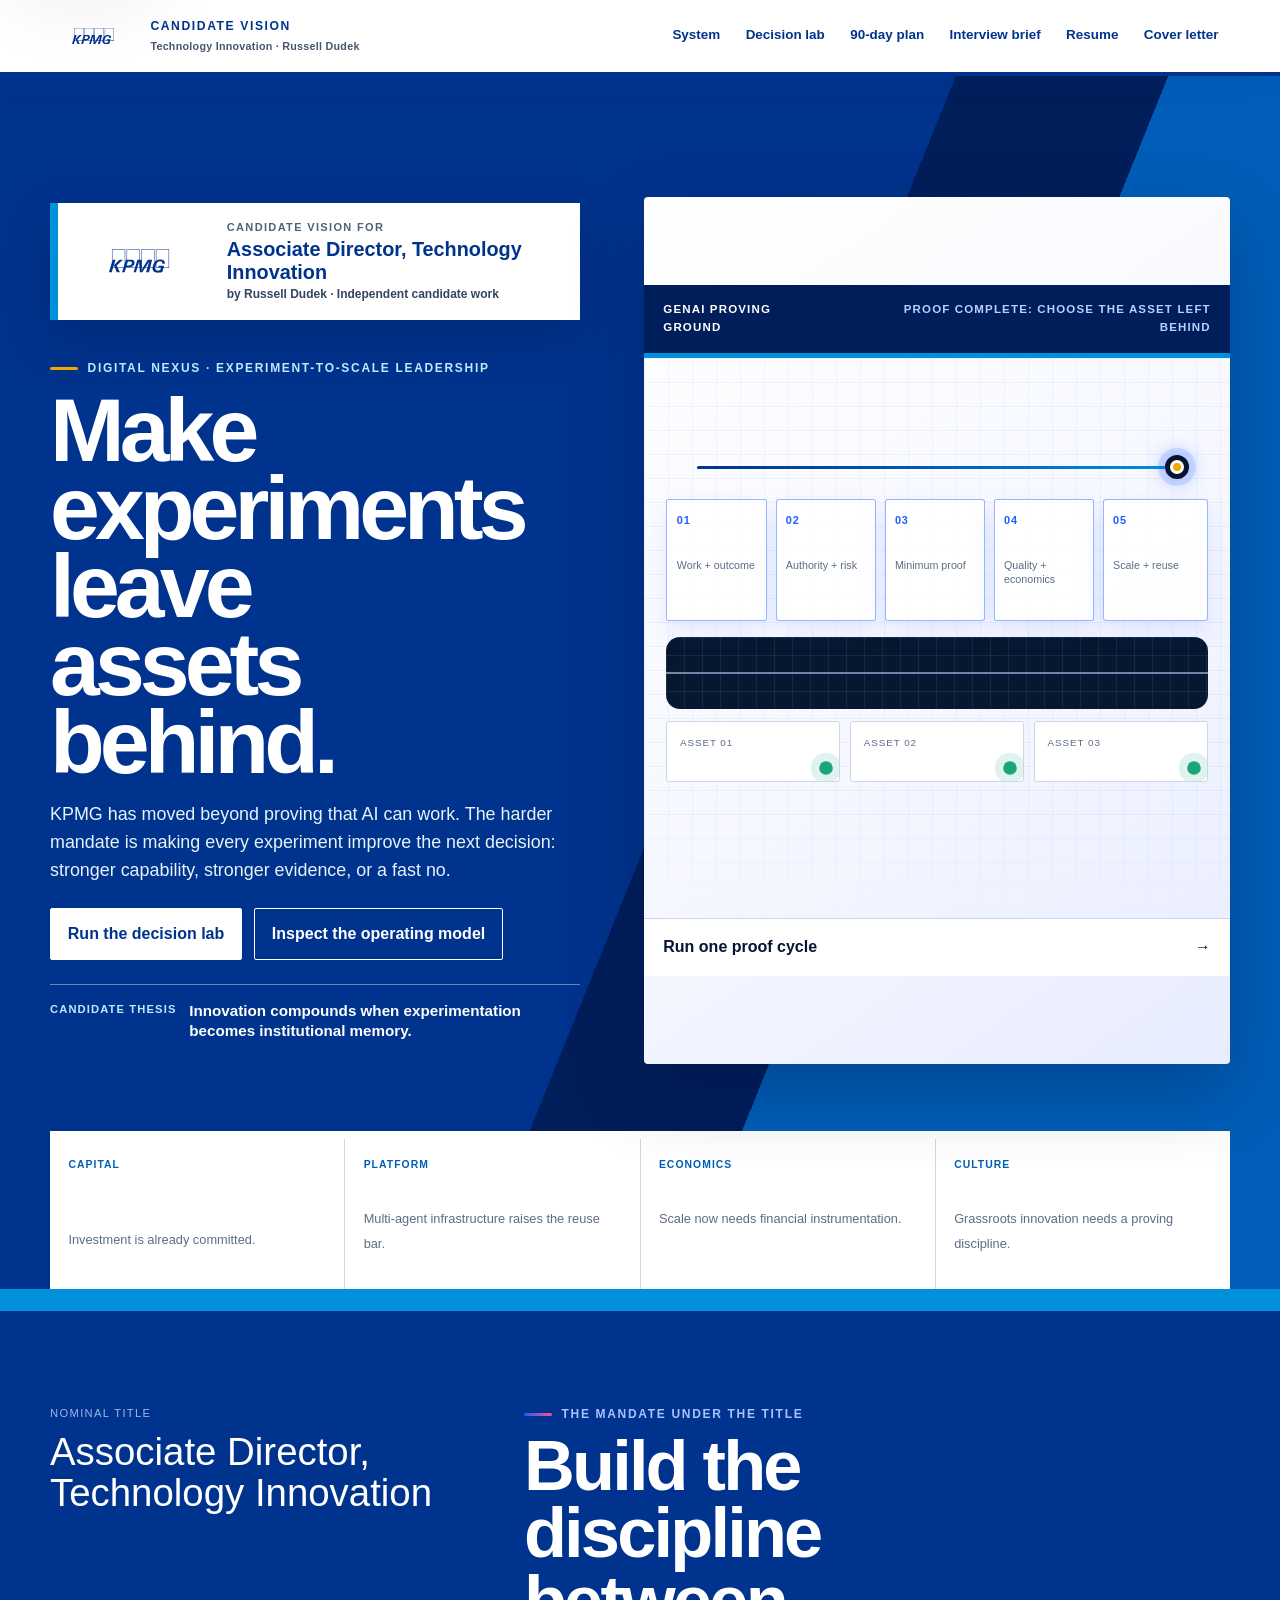
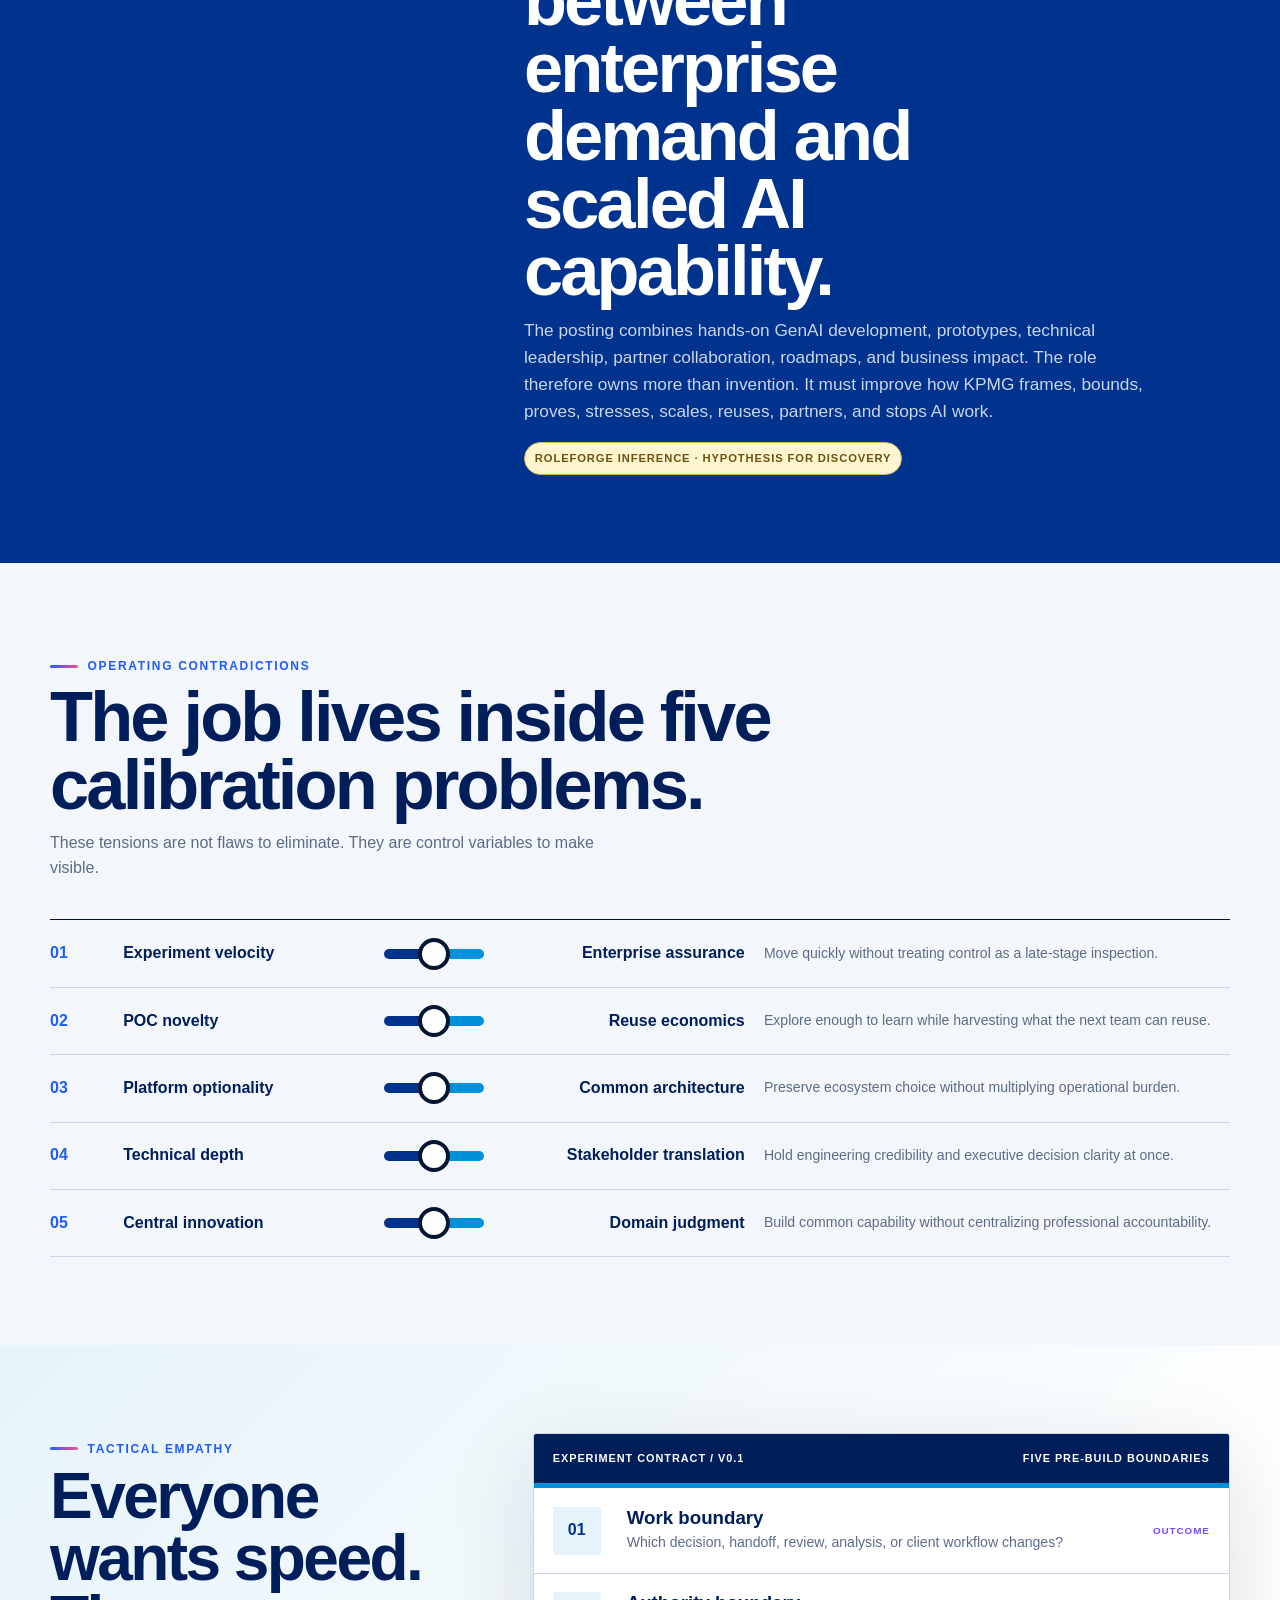
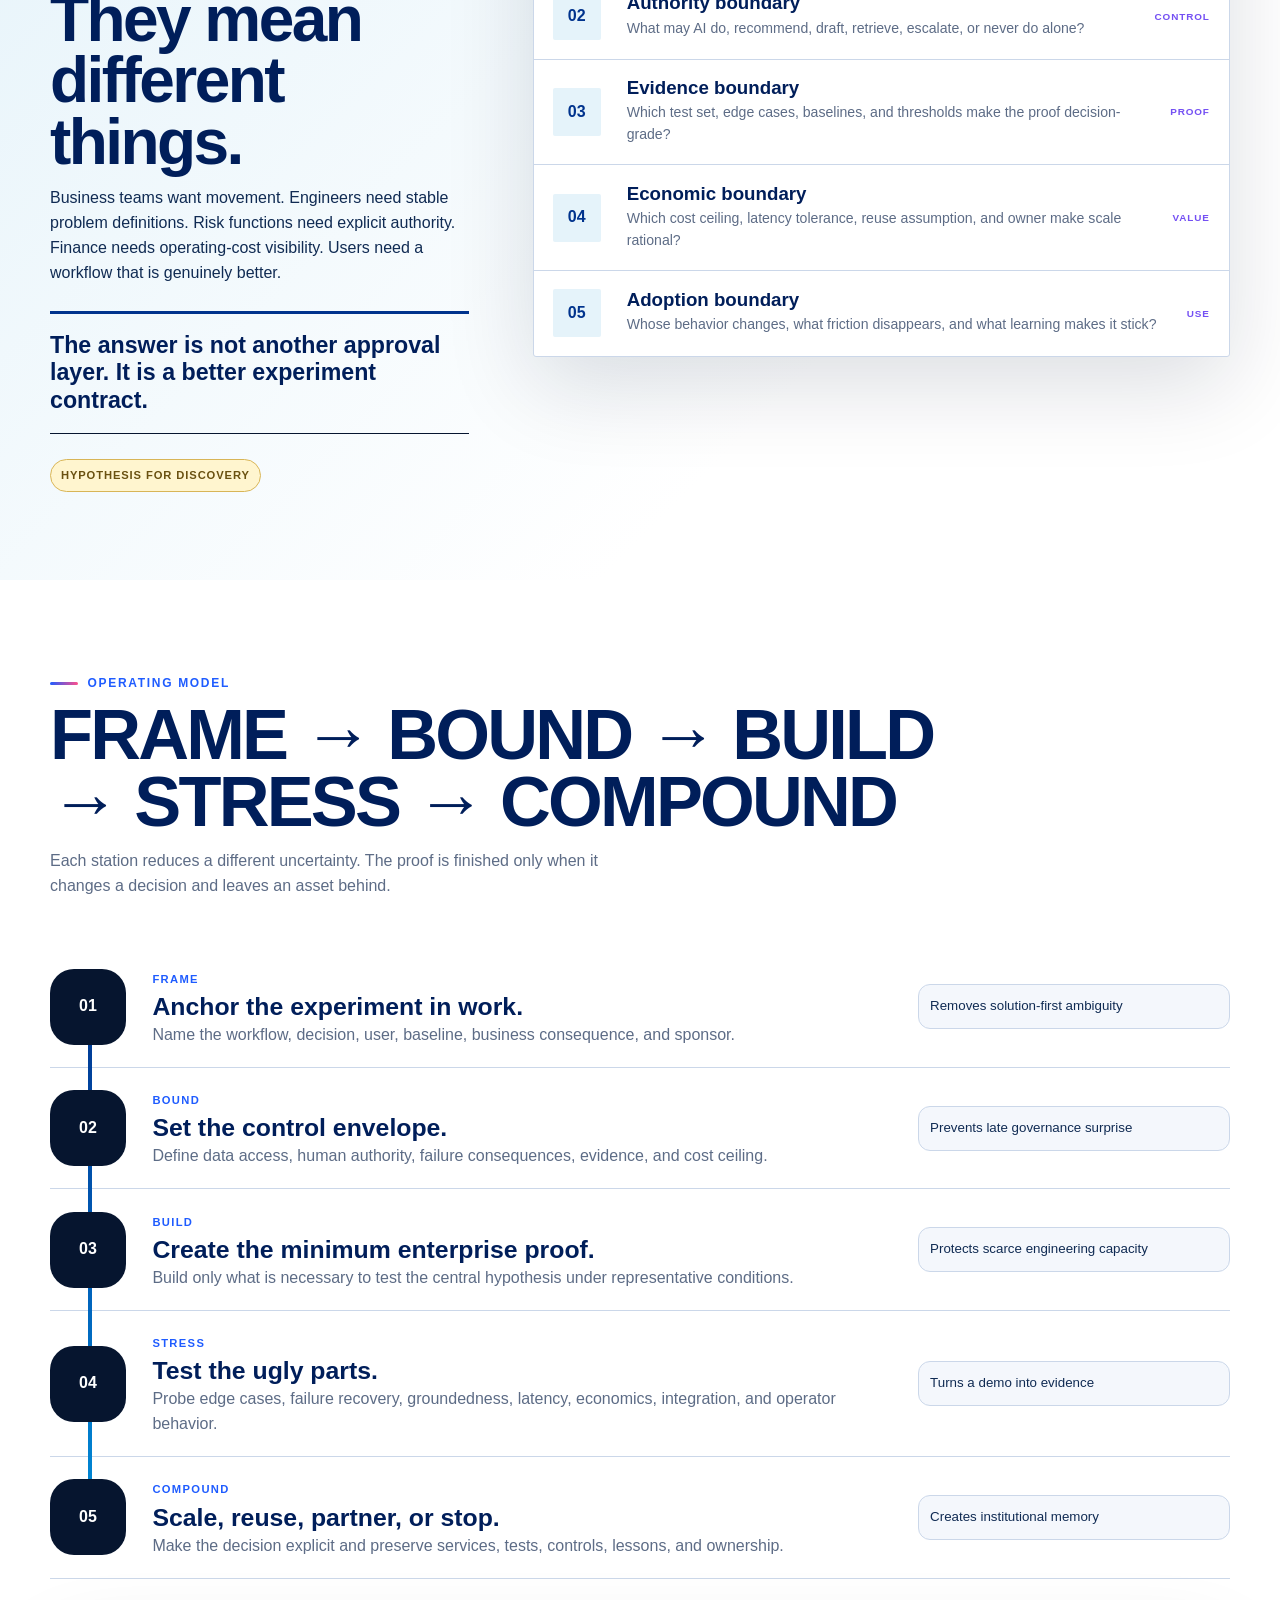
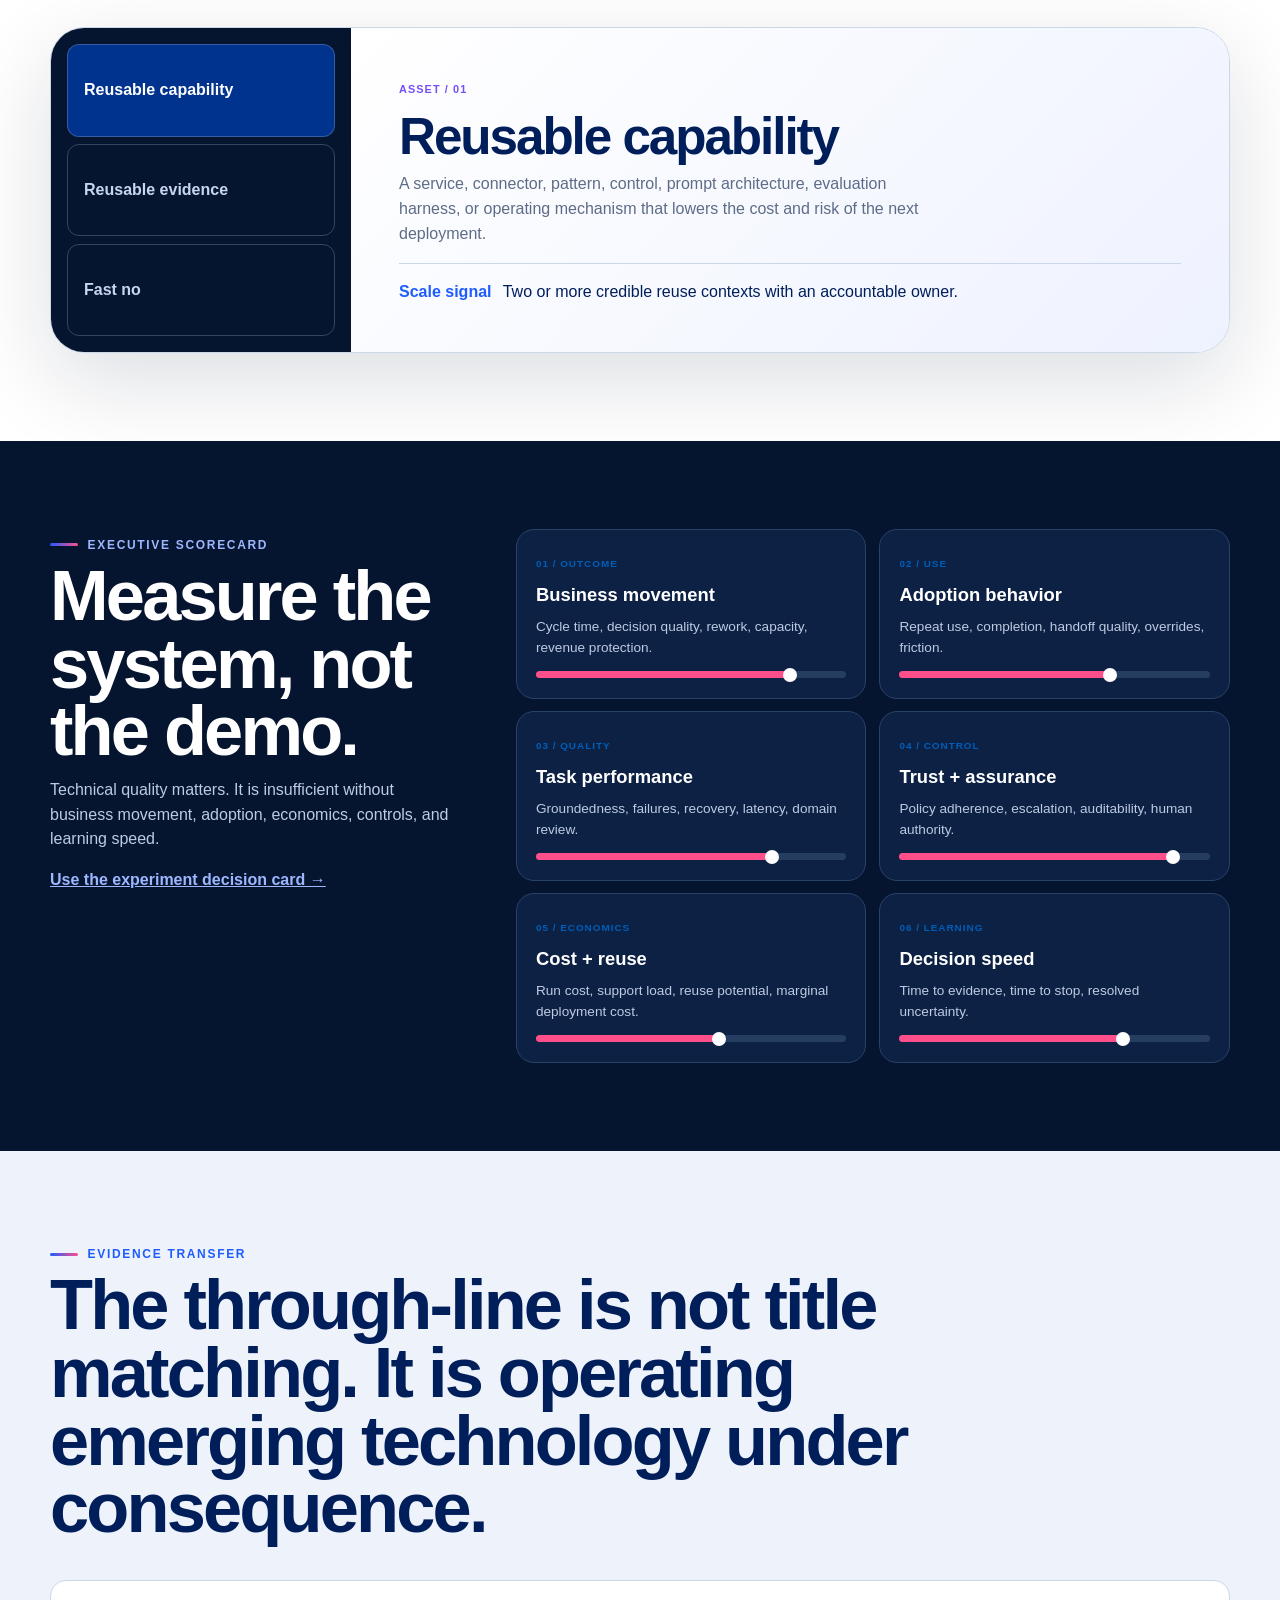
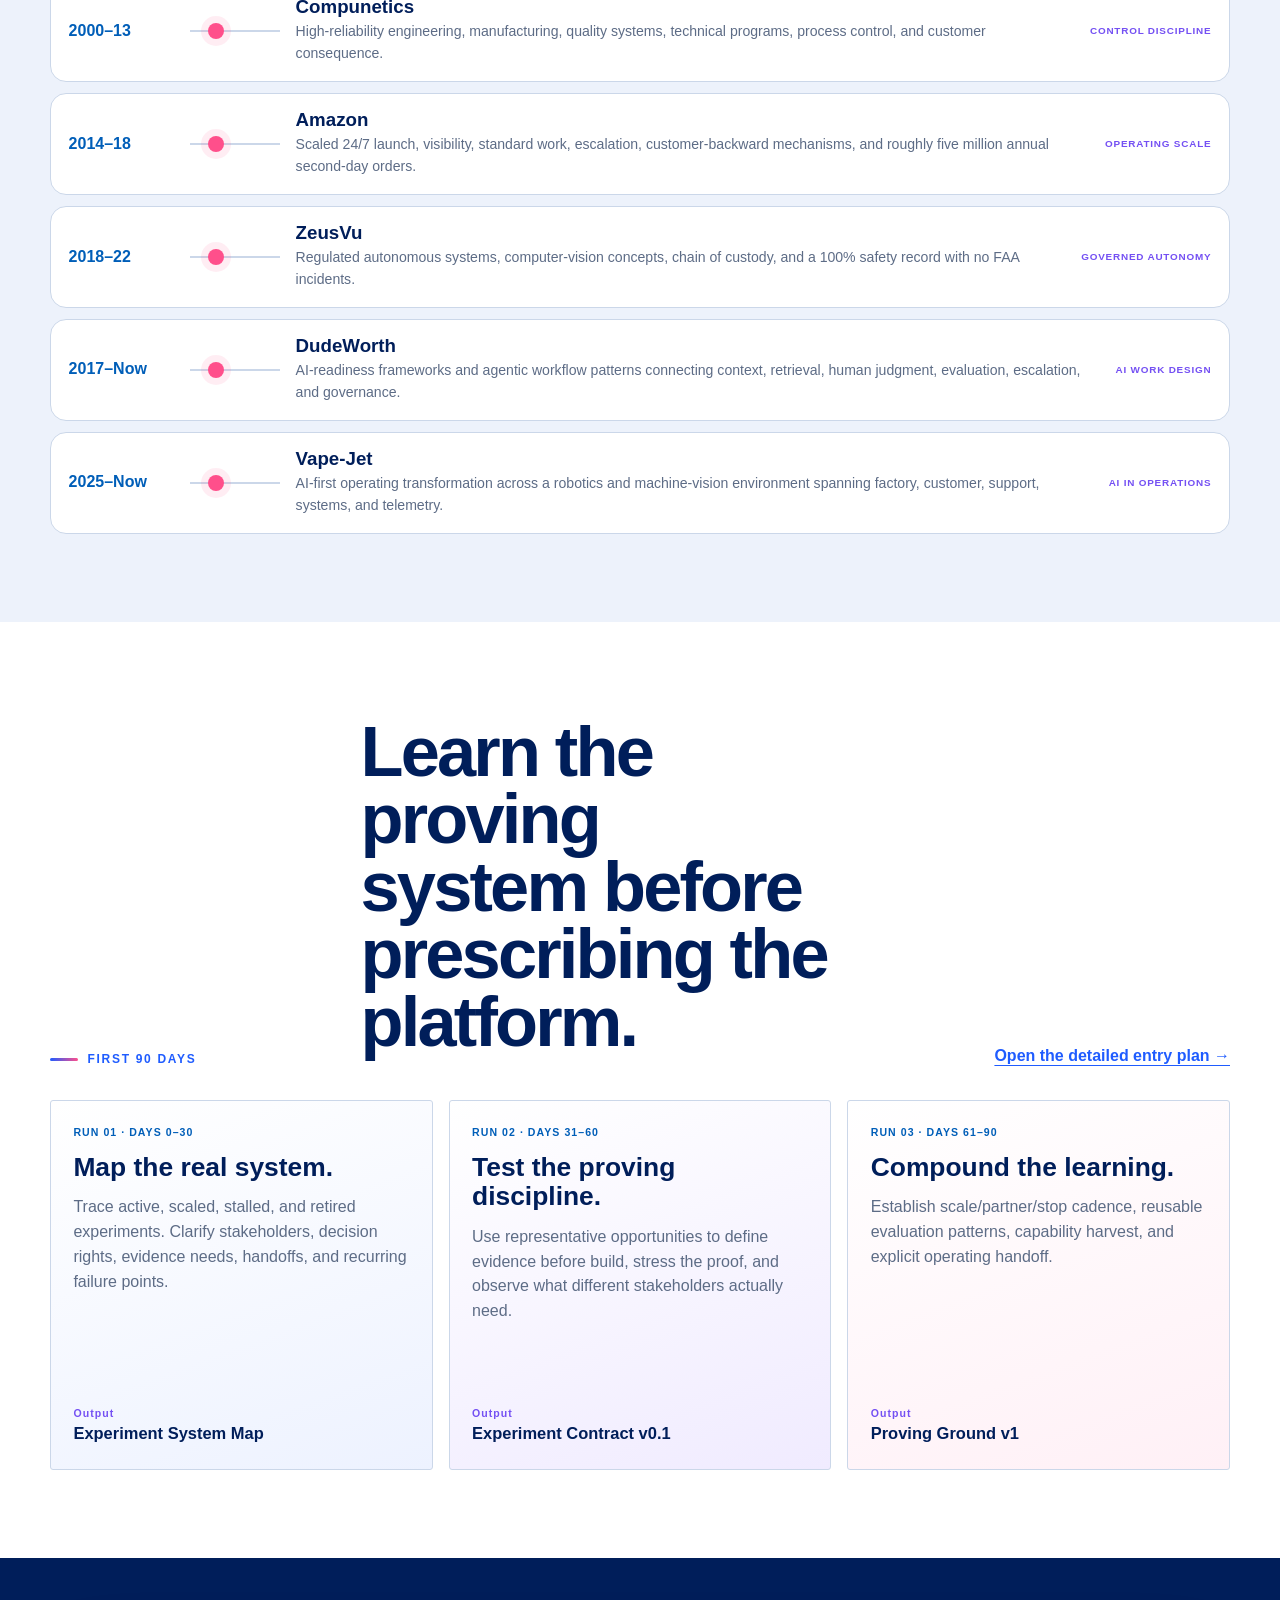
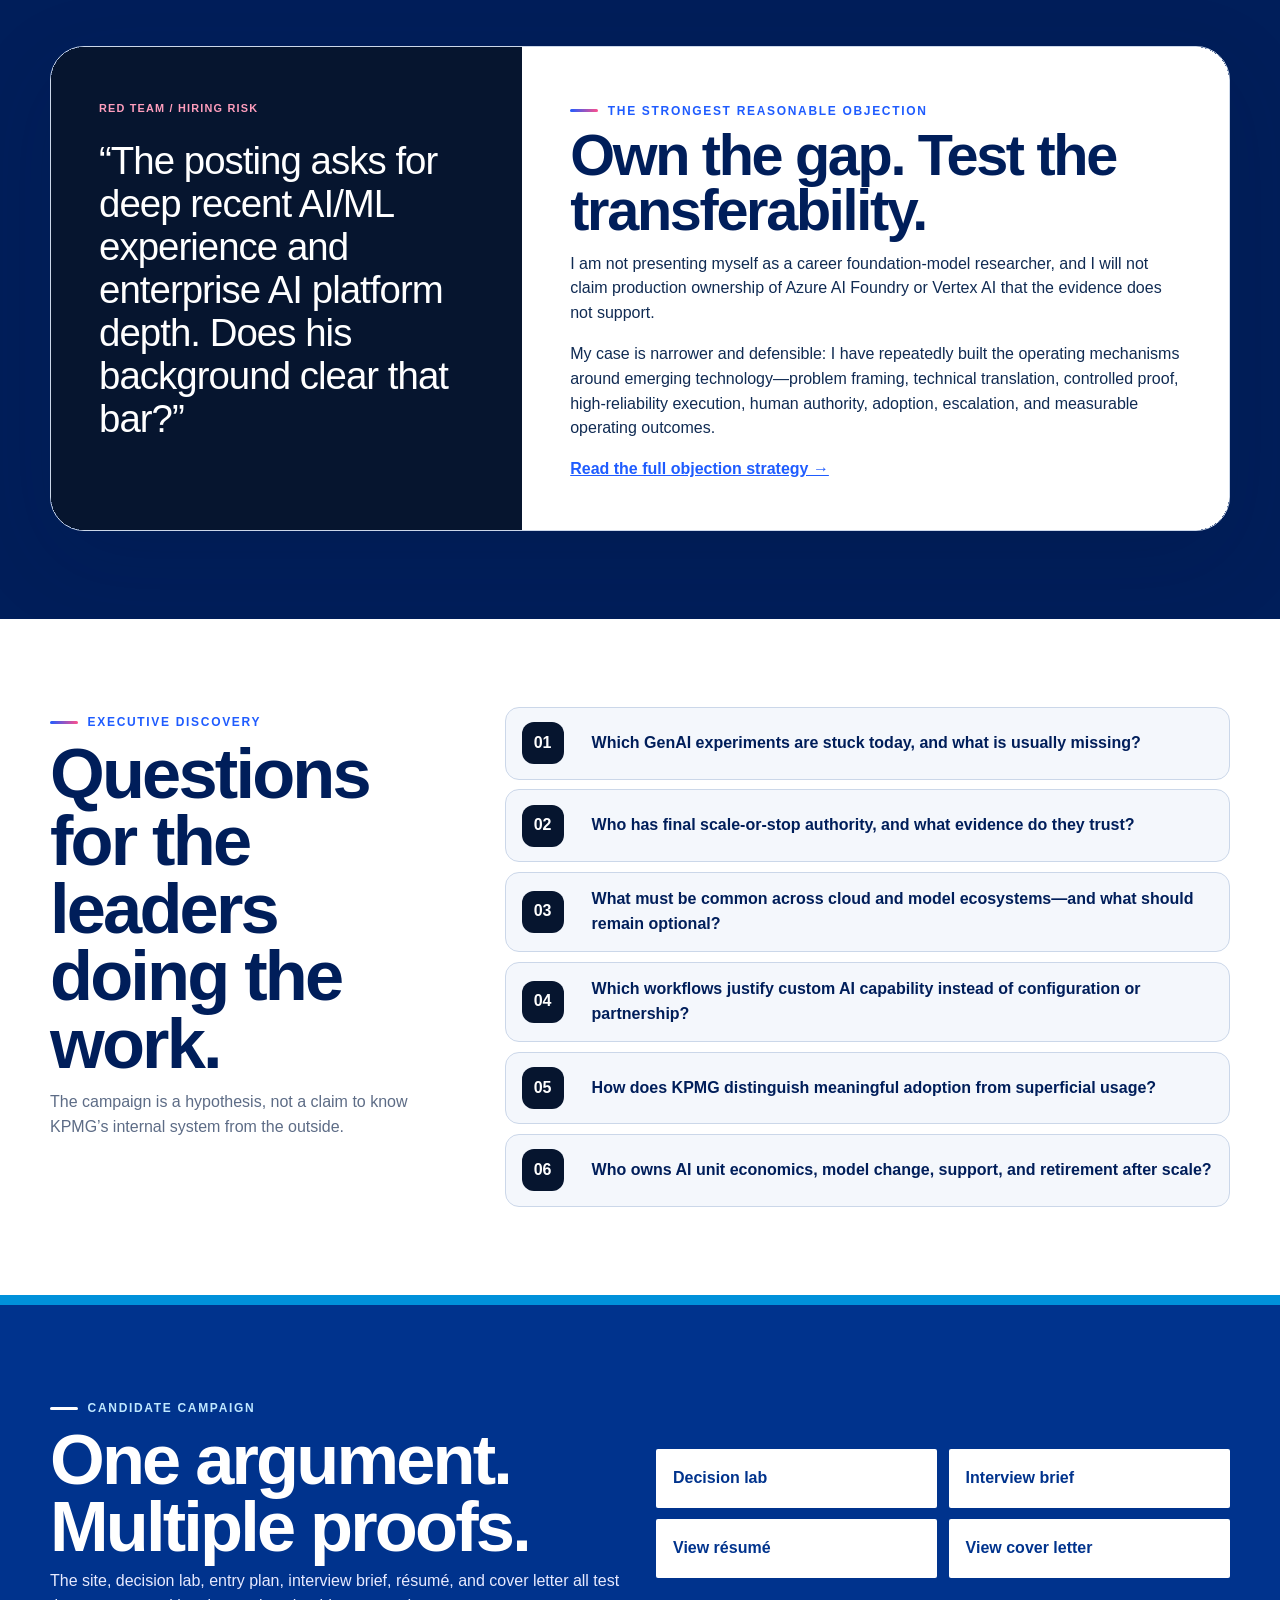
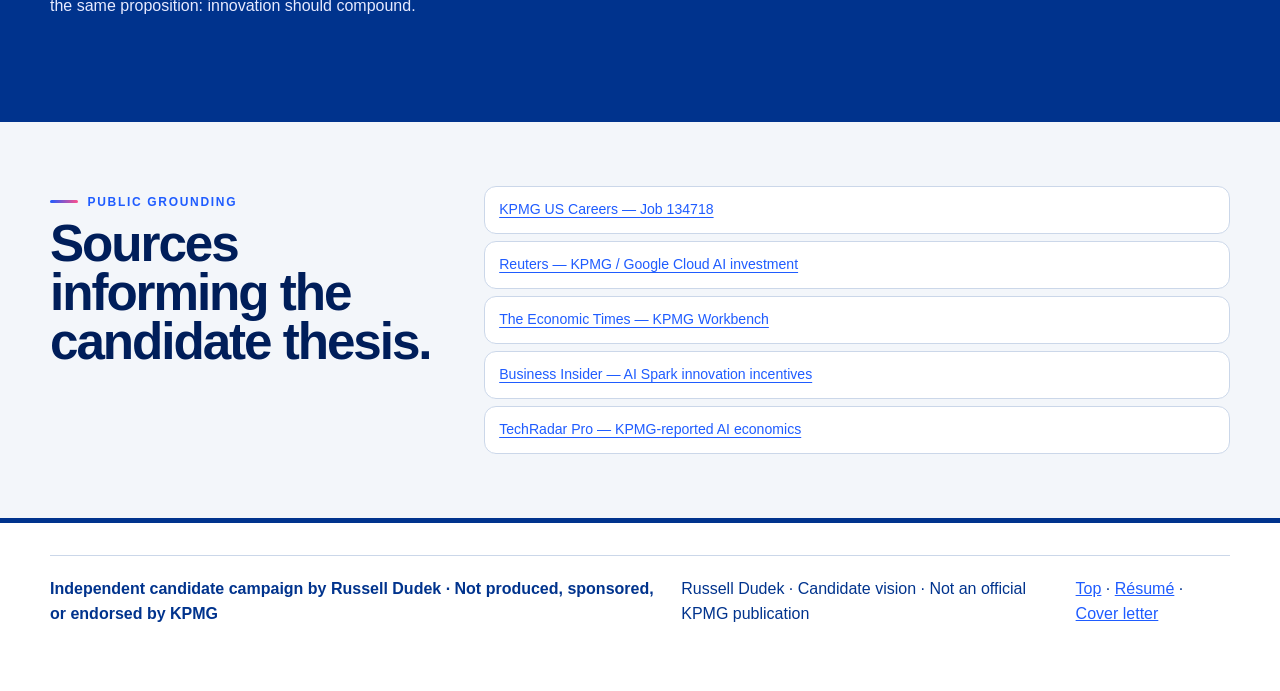
==== commit 216d9cf5: "Merge 64fac48ed2f243f79fbe7720c93e4e156ee9dbd4 into 872c3701b7facd77d16c665ea0d69916dc725217" ====
--- a/index.html
+++ b/index.html
@@ -1,201 +1,186 @@
-<!doctype html>
+<!DOCTYPE html>
+
 <html lang="en">
 <head>
-  <meta charset="utf-8">
-  <meta name="viewport" content="width=device-width, initial-scale=1">
-  <meta name="description" content="Russell Dudek candidate vision for KPMG Associate Director, Technology Innovation.">
-  <meta name="roleforge:chat-name" content="KPMG – Technology Innovation">
-  <meta name="roleforge:company" content="KPMG">
-  <meta name="roleforge:role" content="Associate Director, Technology Innovation">
-  <meta name="roleforge:job-posting" content="https://www.kpmguscareers.com/jobdetail/?jobId=134718-B&amp;srcCat=Job+Boards&amp;specSrc=LinkedIn">
-  <meta name="roleforge:repository" content="russelldudek/KPMG">
-  <title>Russell Dudek | KPMG Technology Innovation Candidate Vision</title>
-  <link rel="icon" href="assets/brand/kpmg-logo.svg" type="image/svg+xml">
-  <link rel="stylesheet" href="styles.css"><link rel="stylesheet" href="brand-tokens.css">
+<meta charset="utf-8"/>
+<meta content="width=device-width, initial-scale=1" name="viewport"/>
+<meta content="Russell Dudek candidate vision for KPMG Associate Director, Technology Innovation." name="description"/>
+<meta content="KPMG – Technology Innovation" name="roleforge:chat-name"/>
+<meta content="KPMG" name="roleforge:company"/>
+<meta content="Associate Director, Technology Innovation" name="roleforge:role"/>
+<meta content="https://www.kpmguscareers.com/jobdetail/?jobId=134718-B&amp;srcCat=Job+Boards&amp;specSrc=LinkedIn" name="roleforge:job-posting"/>
+<meta content="russelldudek/KPMG" name="roleforge:repository"/>
+<title>Russell Dudek | KPMG Technology Innovation Candidate Vision</title>
+<link href="assets/brand/kpmg-logo.svg" rel="icon" type="image/svg+xml"/>
+<link href="brand-tokens.css" rel="stylesheet"/><link href="styles.css" rel="stylesheet"/>
 </head>
 <body>
-  <a class="skip-link" href="#main">Skip to content</a>
-  <nav class="site-nav" aria-label="Campaign navigation">
-    <a class="brand company-nav-lockup" href="index.html"><img src="assets/brand/kpmg-logo.svg" alt="KPMG"><span><b>Candidate vision</b><small>by Russell Dudek</small></span></a>
-    <button class="nav-toggle" type="button" aria-expanded="false" aria-controls="primary-nav"><span>Menu</span><i aria-hidden="true"></i></button>
-    <div class="nav-links" id="primary-nav">
-      <a href="#system">System</a><a href="decision-lab.html">Decision lab</a><a href="90-day-plan.html">90-day plan</a><a href="interview-brief.html">Interview brief</a><a href="resume.html">Resume</a><a href="cover-letter.html">Cover letter</a>
-    </div>
-  </nav>
-
-  <main id="main">
-    <header class="hero">
-      <div class="hero-grid shell">
-        <div class="hero-copy">
-<div class="hero-company-lockup"><img src="assets/brand/kpmg-logo.svg" alt="KPMG"><div><strong>Candidate vision for</strong><span>Associate Director, Technology Innovation</span><small>Independent work by Russell Dudek</small></div></div>
-          <span class="eyebrow">KPMG Digital Nexus · Technology Innovation</span>
-          <h1>Make experiments leave assets behind.</h1>
-          <p class="hero-lede">KPMG has moved beyond proving that AI can work. The harder mandate is making every experiment improve the next decision: stronger capability, stronger evidence, or a fast no.</p>
-          <div class="hero-actions"><a class="btn btn-primary" href="decision-lab.html">Run the decision lab</a><a class="btn btn-secondary" href="#system">Inspect the operating model</a></div>
-          <div class="hero-thesis"><span>Candidate thesis</span><strong>Innovation compounds when experimentation becomes institutional memory.</strong></div>
-        </div>
-
-        <section class="proving-rig" aria-labelledby="rig-title" data-proof-rig>
-          <div class="rig-topline"><span id="rig-title">GenAI Proving Ground</span><span class="rig-status" data-rig-status aria-live="polite">Ready for a proof cycle</span></div>
-          <div class="rig-window">
-            <div class="calibration-grid" aria-hidden="true"></div>
-            <div class="rig-track" aria-hidden="true">
-              <span class="track-line"></span>
-              <span class="specimen" data-specimen><i></i></span>
-            </div>
-            <ol class="rig-stations" aria-label="Experiment-to-scale sequence">
-              <li data-rig-stage="0"><b>01</b><span>FRAME</span><small>Work + outcome</small></li>
-              <li data-rig-stage="1"><b>02</b><span>BOUND</span><small>Authority + risk</small></li>
-              <li data-rig-stage="2"><b>03</b><span>BUILD</span><small>Minimum proof</small></li>
-              <li data-rig-stage="3"><b>04</b><span>STRESS</span><small>Quality + economics</small></li>
-              <li data-rig-stage="4"><b>05</b><span>COMPOUND</span><small>Scale + reuse</small></li>
-            </ol>
-            <div class="rig-trace" aria-hidden="true"><span></span><i></i></div>
-            <div class="asset-bins" aria-label="Valid experiment outputs">
-              <div data-asset-bin="capability"><small>Asset 01</small><strong>Reusable capability</strong><span></span></div>
-              <div data-asset-bin="evidence"><small>Asset 02</small><strong>Reusable evidence</strong><span></span></div>
-              <div data-asset-bin="stop"><small>Asset 03</small><strong>Fast no</strong><span></span></div>
-            </div>
-          </div>
-          <button class="rig-run" type="button" data-rig-run>Run one proof cycle <span aria-hidden="true">→</span></button>
-        </section>
-      </div>
-
-      <div class="moment-band shell" aria-label="Current KPMG AI operating signals">
-        <a href="https://www.reuters.com/technology/artificial-intelligence/kpmg-spend-100-million-ai-partnership-with-google-cloud-2024-11-20/"><span>Capital</span><strong>$100M Google Cloud AI expansion</strong><em>Investment is already committed.</em></a>
-        <a href="https://economictimes.indiatimes.com/tech/artificial-intelligence/kpmg-launches-multi-agent-ai-platform-workbench/articleshow/121930608.cms"><span>Platform</span><strong>KPMG Workbench</strong><em>Multi-agent infrastructure raises the reuse bar.</em></a>
-        <a href="https://www.techradar.com/pro/were-seeing-a-clear-divide-many-business-leaders-admit-they-only-have-a-limited-understanding-of-ai-budgets"><span>Economics</span><strong>35% have full AI cost visibility</strong><em>Scale now needs financial instrumentation.</em></a>
-        <a href="https://www.businessinsider.com/kpmg-ai-spark-awards-cash-prizes-for-employee-ai-innovation-2026-3"><span>Culture</span><strong>AI Spark rewards scalable ideas</strong><em>Grassroots innovation needs a proving discipline.</em></a>
-      </div>
-    </header>
-
-    <section class="mandate-section" aria-labelledby="mandate-title">
-      <div class="shell mandate-grid">
-        <div class="mandate-label"><span>Nominal title</span><strong>Associate Director,<br>Technology Innovation</strong></div>
-        <div class="mandate-claim"><span class="eyebrow">The mandate under the title</span><h2 id="mandate-title">Build the discipline between enterprise demand and scaled AI capability.</h2><p>The posting combines hands-on GenAI development, prototypes, technical leadership, partner collaboration, roadmaps, and business impact. The role therefore owns more than invention. It must improve how KPMG frames, bounds, proves, stresses, scales, reuses, partners, and stops AI work.</p><span class="hypothesis">RoleForge inference · hypothesis for discovery</span></div>
-      </div>
-    </section>
-
-    <section class="tensions-section" aria-labelledby="tensions-title">
-      <div class="shell">
-        <div class="section-kicker"><span class="eyebrow">Operating contradictions</span><h2 id="tensions-title">The job lives inside five calibration problems.</h2><p>These tensions are not flaws to eliminate. They are control variables to make visible.</p></div>
-        <div class="balance-board">
-          <article><span>01</span><div><b>Experiment velocity</b><i></i><b>Enterprise assurance</b></div><p>Move quickly without treating control as a late-stage inspection.</p></article>
-          <article><span>02</span><div><b>POC novelty</b><i></i><b>Reuse economics</b></div><p>Explore enough to learn while harvesting what the next team can reuse.</p></article>
-          <article><span>03</span><div><b>Platform optionality</b><i></i><b>Common architecture</b></div><p>Preserve ecosystem choice without multiplying operational burden.</p></article>
-          <article><span>04</span><div><b>Technical depth</b><i></i><b>Stakeholder translation</b></div><p>Hold engineering credibility and executive decision clarity at once.</p></article>
-          <article><span>05</span><div><b>Central innovation</b><i></i><b>Domain judgment</b></div><p>Build common capability without centralizing professional accountability.</p></article>
-        </div>
-      </div>
-    </section>
-
-    <section class="boundary-section" aria-labelledby="boundary-title">
-      <div class="shell boundary-layout">
-        <div class="boundary-intro"><span class="eyebrow">Tactical empathy</span><h2 id="boundary-title">Everyone wants speed. They mean different things.</h2><p>Business teams want movement. Engineers need stable problem definitions. Risk functions need explicit authority. Finance needs operating-cost visibility. Users need a workflow that is genuinely better.</p><blockquote>The answer is not another approval layer. It is a better experiment contract.</blockquote><span class="hypothesis">Hypothesis for discovery</span></div>
-        <div class="boundary-sheet" aria-label="Five boundaries to define before build">
-          <div class="sheet-head"><span>Experiment Contract / v0.1</span><span>Five pre-build boundaries</span></div>
-          <article><b>01</b><div><h3>Work boundary</h3><p>Which decision, handoff, review, analysis, or client workflow changes?</p></div><span>OUTCOME</span></article>
-          <article><b>02</b><div><h3>Authority boundary</h3><p>What may AI do, recommend, draft, retrieve, escalate, or never do alone?</p></div><span>CONTROL</span></article>
-          <article><b>03</b><div><h3>Evidence boundary</h3><p>Which test set, edge cases, baselines, and thresholds make the proof decision-grade?</p></div><span>PROOF</span></article>
-          <article><b>04</b><div><h3>Economic boundary</h3><p>Which cost ceiling, latency tolerance, reuse assumption, and owner make scale rational?</p></div><span>VALUE</span></article>
-          <article><b>05</b><div><h3>Adoption boundary</h3><p>Whose behavior changes, what friction disappears, and what learning makes it stick?</p></div><span>USE</span></article>
-        </div>
-      </div>
-    </section>
-
-    <section class="system-section" id="system" aria-labelledby="system-title">
-      <div class="shell">
-        <div class="system-heading"><span class="eyebrow">Operating model</span><h2 id="system-title">FRAME → BOUND → BUILD → STRESS → COMPOUND</h2><p>Each station reduces a different uncertainty. The proof is finished only when it changes a decision and leaves an asset behind.</p></div>
-        <div class="system-log">
-          <div class="system-line" aria-hidden="true"><span data-system-progress></span></div>
-          <article><b>01</b><div><span>FRAME</span><h3>Anchor the experiment in work.</h3><p>Name the workflow, decision, user, baseline, business consequence, and sponsor.</p></div><small>Removes solution-first ambiguity</small></article>
-          <article><b>02</b><div><span>BOUND</span><h3>Set the control envelope.</h3><p>Define data access, human authority, failure consequences, evidence, and cost ceiling.</p></div><small>Prevents late governance surprise</small></article>
-          <article><b>03</b><div><span>BUILD</span><h3>Create the minimum enterprise proof.</h3><p>Build only what is necessary to test the central hypothesis under representative conditions.</p></div><small>Protects scarce engineering capacity</small></article>
-          <article><b>04</b><div><span>STRESS</span><h3>Test the ugly parts.</h3><p>Probe edge cases, failure recovery, groundedness, latency, economics, integration, and operator behavior.</p></div><small>Turns a demo into evidence</small></article>
-          <article><b>05</b><div><span>COMPOUND</span><h3>Scale, reuse, partner, or stop.</h3><p>Make the decision explicit and preserve services, tests, controls, lessons, and ownership.</p></div><small>Creates institutional memory</small></article>
-        </div>
-
-        <div class="outcome-console" data-outcome-console>
-          <div class="outcome-tabs" role="tablist" aria-label="Valid experiment outputs">
-            <button role="tab" aria-selected="true" data-outcome="capability">Reusable capability</button>
-            <button role="tab" aria-selected="false" data-outcome="evidence">Reusable evidence</button>
-            <button role="tab" aria-selected="false" data-outcome="stop">Fast no</button>
-          </div>
-          <div class="outcome-display" role="tabpanel" tabindex="0">
-            <span data-outcome-code>ASSET / 01</span><h3 data-outcome-title>Reusable capability</h3><p data-outcome-copy>A service, connector, pattern, control, prompt architecture, evaluation harness, or operating mechanism that lowers the cost and risk of the next deployment.</p><div data-outcome-proof><b>Scale signal</b><span>Two or more credible reuse contexts with an accountable owner.</span></div>
-          </div>
-        </div>
-      </div>
-    </section>
-
-    <section class="scorecard-section" aria-labelledby="scorecard-title">
-      <div class="shell scorecard-layout">
-        <div class="scorecard-intro"><span class="eyebrow">Executive scorecard</span><h2 id="scorecard-title">Measure the system, not the demo.</h2><p>Technical quality matters. It is insufficient without business movement, adoption, economics, controls, and learning speed.</p><a href="decision-lab.html">Use the experiment decision card →</a></div>
-        <div class="instrument-panel">
-          <article><span>01 / OUTCOME</span><strong>Business movement</strong><p>Cycle time, decision quality, rework, capacity, revenue protection.</p><i style="--level:82%"></i></article>
-          <article><span>02 / USE</span><strong>Adoption behavior</strong><p>Repeat use, completion, handoff quality, overrides, friction.</p><i style="--level:68%"></i></article>
-          <article><span>03 / QUALITY</span><strong>Task performance</strong><p>Groundedness, failures, recovery, latency, domain review.</p><i style="--level:76%"></i></article>
-          <article><span>04 / CONTROL</span><strong>Trust + assurance</strong><p>Policy adherence, escalation, auditability, human authority.</p><i style="--level:88%"></i></article>
-          <article><span>05 / ECONOMICS</span><strong>Cost + reuse</strong><p>Run cost, support load, reuse potential, marginal deployment cost.</p><i style="--level:59%"></i></article>
-          <article><span>06 / LEARNING</span><strong>Decision speed</strong><p>Time to evidence, time to stop, resolved uncertainty.</p><i style="--level:72%"></i></article>
-        </div>
-      </div>
-    </section>
-
-    <section class="evidence-section" aria-labelledby="evidence-title">
-      <div class="shell">
-        <div class="section-kicker"><span class="eyebrow">Evidence transfer</span><h2 id="evidence-title">The through-line is not title matching. It is operating emerging technology under consequence.</h2></div>
-        <div class="evidence-traces">
-          <article><span class="trace-year">2000–13</span><div class="trace-line"><i></i></div><div><h3>Compunetics</h3><p>High-reliability engineering, manufacturing, quality systems, technical programs, process control, and customer consequence.</p></div><b>CONTROL DISCIPLINE</b></article>
-          <article><span class="trace-year">2014–18</span><div class="trace-line"><i></i></div><div><h3>Amazon</h3><p>Scaled 24/7 launch, visibility, standard work, escalation, customer-backward mechanisms, and roughly five million annual second-day orders.</p></div><b>OPERATING SCALE</b></article>
-          <article><span class="trace-year">2018–22</span><div class="trace-line"><i></i></div><div><h3>ZeusVu</h3><p>Regulated autonomous systems, computer-vision concepts, chain of custody, and a 100% safety record with no FAA incidents.</p></div><b>GOVERNED AUTONOMY</b></article>
-          <article><span class="trace-year">2017–Now</span><div class="trace-line"><i></i></div><div><h3>DudeWorth</h3><p>AI-readiness frameworks and agentic workflow patterns connecting context, retrieval, human judgment, evaluation, escalation, and governance.</p></div><b>AI WORK DESIGN</b></article>
-          <article><span class="trace-year">2025–Now</span><div class="trace-line"><i></i></div><div><h3>Vape-Jet</h3><p>AI-first operating transformation across a robotics and machine-vision environment spanning factory, customer, support, systems, and telemetry.</p></div><b>AI IN OPERATIONS</b></article>
-        </div>
-      </div>
-    </section>
-
-    <section class="entry-section" aria-labelledby="entry-title">
-      <div class="shell">
-        <div class="entry-heading"><span class="eyebrow">First 90 days</span><h2 id="entry-title">Learn the proving system before prescribing the platform.</h2><a class="text-link" href="90-day-plan.html">Open the detailed entry plan →</a></div>
-        <div class="entry-runs">
-          <article><span>RUN 01 · DAYS 0–30</span><h3>Map the real system.</h3><p>Trace active, scaled, stalled, and retired experiments. Clarify stakeholders, decision rights, evidence needs, handoffs, and recurring failure points.</p><b>Output</b><strong>Experiment System Map</strong></article>
-          <article><span>RUN 02 · DAYS 31–60</span><h3>Test the proving discipline.</h3><p>Use representative opportunities to define evidence before build, stress the proof, and observe what different stakeholders actually need.</p><b>Output</b><strong>Experiment Contract v0.1</strong></article>
-          <article><span>RUN 03 · DAYS 61–90</span><h3>Compound the learning.</h3><p>Establish scale/partner/stop cadence, reusable evaluation patterns, capability harvest, and explicit operating handoff.</p><b>Output</b><strong>Proving Ground v1</strong></article>
-        </div>
-      </div>
-    </section>
-
-    <section class="objection-section" aria-labelledby="objection-title">
-      <div class="shell objection-grid">
-        <div class="red-team"><span>RED TEAM / HIRING RISK</span><blockquote>“The posting asks for deep recent AI/ML experience and enterprise AI platform depth. Does his background clear that bar?”</blockquote></div>
-        <div class="objection-answer"><span class="eyebrow">The strongest reasonable objection</span><h2 id="objection-title">Own the gap. Test the transferability.</h2><p>I am not presenting myself as a career foundation-model researcher, and I will not claim production ownership of Azure AI Foundry or Vertex AI that the evidence does not support.</p><p>My case is narrower and defensible: I have repeatedly built the operating mechanisms around emerging technology—problem framing, technical translation, controlled proof, high-reliability execution, human authority, adoption, escalation, and measurable operating outcomes.</p><a href="interview-brief.html">Read the full objection strategy →</a></div>
-      </div>
-    </section>
-
-    <section class="questions-section" aria-labelledby="questions-title">
-      <div class="shell questions-grid">
-        <div><span class="eyebrow">Executive discovery</span><h2 id="questions-title">Questions for the leaders doing the work.</h2><p>The campaign is a hypothesis, not a claim to know KPMG’s internal system from the outside.</p></div>
-        <ol class="question-checks">
-          <li><span>01</span><p>Which GenAI experiments are stuck today, and what is usually missing?</p></li>
-          <li><span>02</span><p>Who has final scale-or-stop authority, and what evidence do they trust?</p></li>
-          <li><span>03</span><p>What must be common across cloud and model ecosystems—and what should remain optional?</p></li>
-          <li><span>04</span><p>Which workflows justify custom AI capability instead of configuration or partnership?</p></li>
-          <li><span>05</span><p>How does KPMG distinguish meaningful adoption from superficial usage?</p></li>
-          <li><span>06</span><p>Who owns AI unit economics, model change, support, and retirement after scale?</p></li>
-        </ol>
-      </div>
-    </section>
-
-    <section class="final-cta">
-      <div class="shell final-grid"><div><span class="eyebrow">Candidate campaign</span><h2>One argument. Multiple proofs.</h2><p>The site, decision lab, entry plan, interview brief, résumé, and cover letter all test the same proposition: innovation should compound.</p></div><div class="final-links"><a href="decision-lab.html">Decision lab</a><a href="interview-brief.html">Interview brief</a><a href="resume.html">View résumé</a><a href="cover-letter.html">View cover letter</a></div></div>
-    </section>
-
-    <section class="sources-section" aria-labelledby="sources-title">
-      <div class="shell sources-grid"><div><span class="eyebrow">Public grounding</span><h2 id="sources-title">Sources informing the candidate thesis.</h2></div><div class="source-list"><a href="https://www.kpmguscareers.com/jobdetail/?jobId=134718-B&amp;srcCat=Job+Boards&amp;specSrc=LinkedIn">KPMG US Careers — Job 134718</a><a href="https://www.reuters.com/technology/artificial-intelligence/kpmg-spend-100-million-ai-partnership-with-google-cloud-2024-11-20/">Reuters — KPMG / Google Cloud AI investment</a><a href="https://economictimes.indiatimes.com/tech/artificial-intelligence/kpmg-launches-multi-agent-ai-platform-workbench/articleshow/121930608.cms">The Economic Times — KPMG Workbench</a><a href="https://www.businessinsider.com/kpmg-ai-spark-awards-cash-prizes-for-employee-ai-innovation-2026-3">Business Insider — AI Spark innovation incentives</a><a href="https://www.techradar.com/pro/were-seeing-a-clear-divide-many-business-leaders-admit-they-only-have-a-limited-understanding-of-ai-budgets">TechRadar Pro — KPMG-reported AI economics</a></div></div>
-    </section>
-  </main>
-  <footer class="site-footer"><div class="shell"><span>Russell Dudek · Candidate vision · Not an official KPMG publication</span><span><a href="index.html">Top</a> · <a href="resume.html">Résumé</a> · <a href="cover-letter.html">Cover letter</a></span></div></footer>
-  <script src="app.js" defer></script>
-<div class="independent-candidate-note">Independent candidate work by Russell Dudek for discussion with KPMG. Not a KPMG publication; no sponsorship, approval, or endorsement is implied.</div></body>
+<a class="skip-link" href="#main">Skip to content</a>
+<nav aria-label="Campaign navigation" class="site-nav">
+<a class="brand" href="index.html"><img alt="KPMG" class="company-nav-logo" src="assets/brand/kpmg-logo.svg"/><span>Candidate vision<small>by Russell Dudek</small></span></a>
+<button aria-controls="primary-nav" aria-expanded="false" class="nav-toggle" type="button"><span>Menu</span><i aria-hidden="true"></i></button>
+<div class="nav-links" id="primary-nav">
+<a href="#system">System</a><a href="decision-lab.html">Decision lab</a><a href="90-day-plan.html">90-day plan</a><a href="interview-brief.html">Interview brief</a><a href="resume.html">Resume</a><a href="cover-letter.html">Cover letter</a>
+</div>
+</nav>
+<main id="main">
+<header class="hero">
+<div class="hero-grid shell">
+<div class="hero-copy"><div aria-label="Independent KPMG candidate campaign" class="company-lockup"><img alt="KPMG" src="assets/brand/kpmg-logo.svg"/><div><span>Candidate vision for</span><strong>Associate Director, Technology Innovation</strong><small>by Russell Dudek · Independent candidate work</small></div></div>
+<span class="eyebrow">Digital Nexus · Experiment-to-scale leadership</span>
+<h1>Make experiments leave assets behind.</h1>
+<p class="hero-lede">KPMG has moved beyond proving that AI can work. The harder mandate is making every experiment improve the next decision: stronger capability, stronger evidence, or a fast no.</p>
+<div class="hero-actions"><a class="btn btn-primary" href="decision-lab.html">Run the decision lab</a><a class="btn btn-secondary" href="#system">Inspect the operating model</a></div>
+<div class="hero-thesis"><span>Candidate thesis</span><strong>Innovation compounds when experimentation becomes institutional memory.</strong></div>
+</div>
+<section aria-labelledby="rig-title" class="proving-rig" data-proof-rig="">
+<div class="rig-topline"><span id="rig-title">GenAI Proving Ground</span><span aria-live="polite" class="rig-status" data-rig-status="">Ready for a proof cycle</span></div>
+<div class="rig-window">
+<div aria-hidden="true" class="calibration-grid"></div>
+<div aria-hidden="true" class="rig-track">
+<span class="track-line"></span>
+<span class="specimen" data-specimen=""><i></i></span>
+</div>
+<ol aria-label="Experiment-to-scale sequence" class="rig-stations">
+<li data-rig-stage="0"><b>01</b><span>FRAME</span><small>Work + outcome</small></li>
+<li data-rig-stage="1"><b>02</b><span>BOUND</span><small>Authority + risk</small></li>
+<li data-rig-stage="2"><b>03</b><span>BUILD</span><small>Minimum proof</small></li>
+<li data-rig-stage="3"><b>04</b><span>STRESS</span><small>Quality + economics</small></li>
+<li data-rig-stage="4"><b>05</b><span>COMPOUND</span><small>Scale + reuse</small></li>
+</ol>
+<div aria-hidden="true" class="rig-trace"><span></span><i></i></div>
+<div aria-label="Valid experiment outputs" class="asset-bins">
+<div data-asset-bin="capability"><small>Asset 01</small><strong>Reusable capability</strong><span></span></div>
+<div data-asset-bin="evidence"><small>Asset 02</small><strong>Reusable evidence</strong><span></span></div>
+<div data-asset-bin="stop"><small>Asset 03</small><strong>Fast no</strong><span></span></div>
+</div>
+</div>
+<button class="rig-run" data-rig-run="" type="button">Run one proof cycle <span aria-hidden="true">→</span></button>
+</section>
+</div>
+<div aria-label="Current KPMG AI operating signals" class="moment-band shell">
+<a href="https://www.reuters.com/technology/artificial-intelligence/kpmg-spend-100-million-ai-partnership-with-google-cloud-2024-11-20/"><span>Capital</span><strong>$100M Google Cloud AI expansion</strong><em>Investment is already committed.</em></a>
+<a href="https://economictimes.indiatimes.com/tech/artificial-intelligence/kpmg-launches-multi-agent-ai-platform-workbench/articleshow/121930608.cms"><span>Platform</span><strong>KPMG Workbench</strong><em>Multi-agent infrastructure raises the reuse bar.</em></a>
+<a href="https://www.techradar.com/pro/were-seeing-a-clear-divide-many-business-leaders-admit-they-only-have-a-limited-understanding-of-ai-budgets"><span>Economics</span><strong>35% have full AI cost visibility</strong><em>Scale now needs financial instrumentation.</em></a>
+<a href="https://www.businessinsider.com/kpmg-ai-spark-awards-cash-prizes-for-employee-ai-innovation-2026-3"><span>Culture</span><strong>AI Spark rewards scalable ideas</strong><em>Grassroots innovation needs a proving discipline.</em></a>
+</div>
+</header>
+<section aria-labelledby="mandate-title" class="mandate-section">
+<div class="shell mandate-grid">
+<div class="mandate-label"><span>Nominal title</span><strong>Associate Director,<br/>Technology Innovation</strong></div>
+<div class="mandate-claim"><span class="eyebrow">The mandate under the title</span><h2 id="mandate-title">Build the discipline between enterprise demand and scaled AI capability.</h2><p>The posting combines hands-on GenAI development, prototypes, technical leadership, partner collaboration, roadmaps, and business impact. The role therefore owns more than invention. It must improve how KPMG frames, bounds, proves, stresses, scales, reuses, partners, and stops AI work.</p><span class="hypothesis">RoleForge inference · hypothesis for discovery</span></div>
+</div>
+</section>
+<section aria-labelledby="tensions-title" class="tensions-section">
+<div class="shell">
+<div class="section-kicker"><span class="eyebrow">Operating contradictions</span><h2 id="tensions-title">The job lives inside five calibration problems.</h2><p>These tensions are not flaws to eliminate. They are control variables to make visible.</p></div>
+<div class="balance-board">
+<article><span>01</span><div><b>Experiment velocity</b><i></i><b>Enterprise assurance</b></div><p>Move quickly without treating control as a late-stage inspection.</p></article>
+<article><span>02</span><div><b>POC novelty</b><i></i><b>Reuse economics</b></div><p>Explore enough to learn while harvesting what the next team can reuse.</p></article>
+<article><span>03</span><div><b>Platform optionality</b><i></i><b>Common architecture</b></div><p>Preserve ecosystem choice without multiplying operational burden.</p></article>
+<article><span>04</span><div><b>Technical depth</b><i></i><b>Stakeholder translation</b></div><p>Hold engineering credibility and executive decision clarity at once.</p></article>
+<article><span>05</span><div><b>Central innovation</b><i></i><b>Domain judgment</b></div><p>Build common capability without centralizing professional accountability.</p></article>
+</div>
+</div>
+</section>
+<section aria-labelledby="boundary-title" class="boundary-section">
+<div class="shell boundary-layout">
+<div class="boundary-intro"><span class="eyebrow">Tactical empathy</span><h2 id="boundary-title">Everyone wants speed. They mean different things.</h2><p>Business teams want movement. Engineers need stable problem definitions. Risk functions need explicit authority. Finance needs operating-cost visibility. Users need a workflow that is genuinely better.</p><blockquote>The answer is not another approval layer. It is a better experiment contract.</blockquote><span class="hypothesis">Hypothesis for discovery</span></div>
+<div aria-label="Five boundaries to define before build" class="boundary-sheet">
+<div class="sheet-head"><span>Experiment Contract / v0.1</span><span>Five pre-build boundaries</span></div>
+<article><b>01</b><div><h3>Work boundary</h3><p>Which decision, handoff, review, analysis, or client workflow changes?</p></div><span>OUTCOME</span></article>
+<article><b>02</b><div><h3>Authority boundary</h3><p>What may AI do, recommend, draft, retrieve, escalate, or never do alone?</p></div><span>CONTROL</span></article>
+<article><b>03</b><div><h3>Evidence boundary</h3><p>Which test set, edge cases, baselines, and thresholds make the proof decision-grade?</p></div><span>PROOF</span></article>
+<article><b>04</b><div><h3>Economic boundary</h3><p>Which cost ceiling, latency tolerance, reuse assumption, and owner make scale rational?</p></div><span>VALUE</span></article>
+<article><b>05</b><div><h3>Adoption boundary</h3><p>Whose behavior changes, what friction disappears, and what learning makes it stick?</p></div><span>USE</span></article>
+</div>
+</div>
+</section>
+<section aria-labelledby="system-title" class="system-section" id="system">
+<div class="shell">
+<div class="system-heading"><span class="eyebrow">Operating model</span><h2 id="system-title">FRAME → BOUND → BUILD → STRESS → COMPOUND</h2><p>Each station reduces a different uncertainty. The proof is finished only when it changes a decision and leaves an asset behind.</p></div>
+<div class="system-log">
+<div aria-hidden="true" class="system-line"><span data-system-progress=""></span></div>
+<article><b>01</b><div><span>FRAME</span><h3>Anchor the experiment in work.</h3><p>Name the workflow, decision, user, baseline, business consequence, and sponsor.</p></div><small>Removes solution-first ambiguity</small></article>
+<article><b>02</b><div><span>BOUND</span><h3>Set the control envelope.</h3><p>Define data access, human authority, failure consequences, evidence, and cost ceiling.</p></div><small>Prevents late governance surprise</small></article>
+<article><b>03</b><div><span>BUILD</span><h3>Create the minimum enterprise proof.</h3><p>Build only what is necessary to test the central hypothesis under representative conditions.</p></div><small>Protects scarce engineering capacity</small></article>
+<article><b>04</b><div><span>STRESS</span><h3>Test the ugly parts.</h3><p>Probe edge cases, failure recovery, groundedness, latency, economics, integration, and operator behavior.</p></div><small>Turns a demo into evidence</small></article>
+<article><b>05</b><div><span>COMPOUND</span><h3>Scale, reuse, partner, or stop.</h3><p>Make the decision explicit and preserve services, tests, controls, lessons, and ownership.</p></div><small>Creates institutional memory</small></article>
+</div>
+<div class="outcome-console" data-outcome-console="">
+<div aria-label="Valid experiment outputs" class="outcome-tabs" role="tablist">
+<button aria-selected="true" data-outcome="capability" role="tab">Reusable capability</button>
+<button aria-selected="false" data-outcome="evidence" role="tab">Reusable evidence</button>
+<button aria-selected="false" data-outcome="stop" role="tab">Fast no</button>
+</div>
+<div class="outcome-display" role="tabpanel" tabindex="0">
+<span data-outcome-code="">ASSET / 01</span><h3 data-outcome-title="">Reusable capability</h3><p data-outcome-copy="">A service, connector, pattern, control, prompt architecture, evaluation harness, or operating mechanism that lowers the cost and risk of the next deployment.</p><div data-outcome-proof=""><b>Scale signal</b><span>Two or more credible reuse contexts with an accountable owner.</span></div>
+</div>
+</div>
+</div>
+</section>
+<section aria-labelledby="scorecard-title" class="scorecard-section">
+<div class="shell scorecard-layout">
+<div class="scorecard-intro"><span class="eyebrow">Executive scorecard</span><h2 id="scorecard-title">Measure the system, not the demo.</h2><p>Technical quality matters. It is insufficient without business movement, adoption, economics, controls, and learning speed.</p><a href="decision-lab.html">Use the experiment decision card →</a></div>
+<div class="instrument-panel">
+<article><span>01 / OUTCOME</span><strong>Business movement</strong><p>Cycle time, decision quality, rework, capacity, revenue protection.</p><i style="--level:82%"></i></article>
+<article><span>02 / USE</span><strong>Adoption behavior</strong><p>Repeat use, completion, handoff quality, overrides, friction.</p><i style="--level:68%"></i></article>
+<article><span>03 / QUALITY</span><strong>Task performance</strong><p>Groundedness, failures, recovery, latency, domain review.</p><i style="--level:76%"></i></article>
+<article><span>04 / CONTROL</span><strong>Trust + assurance</strong><p>Policy adherence, escalation, auditability, human authority.</p><i style="--level:88%"></i></article>
+<article><span>05 / ECONOMICS</span><strong>Cost + reuse</strong><p>Run cost, support load, reuse potential, marginal deployment cost.</p><i style="--level:59%"></i></article>
+<article><span>06 / LEARNING</span><strong>Decision speed</strong><p>Time to evidence, time to stop, resolved uncertainty.</p><i style="--level:72%"></i></article>
+</div>
+</div>
+</section>
+<section aria-labelledby="evidence-title" class="evidence-section">
+<div class="shell">
+<div class="section-kicker"><span class="eyebrow">Evidence transfer</span><h2 id="evidence-title">The through-line is not title matching. It is operating emerging technology under consequence.</h2></div>
+<div class="evidence-traces">
+<article><span class="trace-year">2000–13</span><div class="trace-line"><i></i></div><div><h3>Compunetics</h3><p>High-reliability engineering, manufacturing, quality systems, technical programs, process control, and customer consequence.</p></div><b>CONTROL DISCIPLINE</b></article>
+<article><span class="trace-year">2014–18</span><div class="trace-line"><i></i></div><div><h3>Amazon</h3><p>Scaled 24/7 launch, visibility, standard work, escalation, customer-backward mechanisms, and roughly five million annual second-day orders.</p></div><b>OPERATING SCALE</b></article>
+<article><span class="trace-year">2018–22</span><div class="trace-line"><i></i></div><div><h3>ZeusVu</h3><p>Regulated autonomous systems, computer-vision concepts, chain of custody, and a 100% safety record with no FAA incidents.</p></div><b>GOVERNED AUTONOMY</b></article>
+<article><span class="trace-year">2017–Now</span><div class="trace-line"><i></i></div><div><h3>DudeWorth</h3><p>AI-readiness frameworks and agentic workflow patterns connecting context, retrieval, human judgment, evaluation, escalation, and governance.</p></div><b>AI WORK DESIGN</b></article>
+<article><span class="trace-year">2025–Now</span><div class="trace-line"><i></i></div><div><h3>Vape-Jet</h3><p>AI-first operating transformation across a robotics and machine-vision environment spanning factory, customer, support, systems, and telemetry.</p></div><b>AI IN OPERATIONS</b></article>
+</div>
+</div>
+</section>
+<section aria-labelledby="entry-title" class="entry-section">
+<div class="shell">
+<div class="entry-heading"><span class="eyebrow">First 90 days</span><h2 id="entry-title">Learn the proving system before prescribing the platform.</h2><a class="text-link" href="90-day-plan.html">Open the detailed entry plan →</a></div>
+<div class="entry-runs">
+<article><span>RUN 01 · DAYS 0–30</span><h3>Map the real system.</h3><p>Trace active, scaled, stalled, and retired experiments. Clarify stakeholders, decision rights, evidence needs, handoffs, and recurring failure points.</p><b>Output</b><strong>Experiment System Map</strong></article>
+<article><span>RUN 02 · DAYS 31–60</span><h3>Test the proving discipline.</h3><p>Use representative opportunities to define evidence before build, stress the proof, and observe what different stakeholders actually need.</p><b>Output</b><strong>Experiment Contract v0.1</strong></article>
+<article><span>RUN 03 · DAYS 61–90</span><h3>Compound the learning.</h3><p>Establish scale/partner/stop cadence, reusable evaluation patterns, capability harvest, and explicit operating handoff.</p><b>Output</b><strong>Proving Ground v1</strong></article>
+</div>
+</div>
+</section>
+<section aria-labelledby="objection-title" class="objection-section">
+<div class="shell objection-grid">
+<div class="red-team"><span>RED TEAM / HIRING RISK</span><blockquote>“The posting asks for deep recent AI/ML experience and enterprise AI platform depth. Does his background clear that bar?”</blockquote></div>
+<div class="objection-answer"><span class="eyebrow">The strongest reasonable objection</span><h2 id="objection-title">Own the gap. Test the transferability.</h2><p>I am not presenting myself as a career foundation-model researcher, and I will not claim production ownership of Azure AI Foundry or Vertex AI that the evidence does not support.</p><p>My case is narrower and defensible: I have repeatedly built the operating mechanisms around emerging technology—problem framing, technical translation, controlled proof, high-reliability execution, human authority, adoption, escalation, and measurable operating outcomes.</p><a href="interview-brief.html">Read the full objection strategy →</a></div>
+</div>
+</section>
+<section aria-labelledby="questions-title" class="questions-section">
+<div class="shell questions-grid">
+<div><span class="eyebrow">Executive discovery</span><h2 id="questions-title">Questions for the leaders doing the work.</h2><p>The campaign is a hypothesis, not a claim to know KPMG’s internal system from the outside.</p></div>
+<ol class="question-checks">
+<li><span>01</span><p>Which GenAI experiments are stuck today, and what is usually missing?</p></li>
+<li><span>02</span><p>Who has final scale-or-stop authority, and what evidence do they trust?</p></li>
+<li><span>03</span><p>What must be common across cloud and model ecosystems—and what should remain optional?</p></li>
+<li><span>04</span><p>Which workflows justify custom AI capability instead of configuration or partnership?</p></li>
+<li><span>05</span><p>How does KPMG distinguish meaningful adoption from superficial usage?</p></li>
+<li><span>06</span><p>Who owns AI unit economics, model change, support, and retirement after scale?</p></li>
+</ol>
+</div>
+</section>
+<section class="final-cta">
+<div class="shell final-grid"><div><span class="eyebrow">Candidate campaign</span><h2>One argument. Multiple proofs.</h2><p>The site, decision lab, entry plan, interview brief, résumé, and cover letter all test the same proposition: innovation should compound.</p></div><div class="final-links"><a href="decision-lab.html">Decision lab</a><a href="interview-brief.html">Interview brief</a><a href="resume.html">View résumé</a><a href="cover-letter.html">View cover letter</a></div></div>
+</section>
+<section aria-labelledby="sources-title" class="sources-section">
+<div class="shell sources-grid"><div><span class="eyebrow">Public grounding</span><h2 id="sources-title">Sources informing the candidate thesis.</h2></div><div class="source-list"><a href="https://www.kpmguscareers.com/jobdetail/?jobId=134718-B&amp;srcCat=Job+Boards&amp;specSrc=LinkedIn">KPMG US Careers — Job 134718</a><a href="https://www.reuters.com/technology/artificial-intelligence/kpmg-spend-100-million-ai-partnership-with-google-cloud-2024-11-20/">Reuters — KPMG / Google Cloud AI investment</a><a href="https://economictimes.indiatimes.com/tech/artificial-intelligence/kpmg-launches-multi-agent-ai-platform-workbench/articleshow/121930608.cms">The Economic Times — KPMG Workbench</a><a href="https://www.businessinsider.com/kpmg-ai-spark-awards-cash-prizes-for-employee-ai-innovation-2026-3">Business Insider — AI Spark innovation incentives</a><a href="https://www.techradar.com/pro/were-seeing-a-clear-divide-many-business-leaders-admit-they-only-have-a-limited-understanding-of-ai-budgets">TechRadar Pro — KPMG-reported AI economics</a></div></div>
+</section>
+</main>
+<footer class="site-footer"><div class="shell"><span class="independent-note">Independent candidate campaign by Russell Dudek · Not produced, sponsored, or endorsed by KPMG</span><span>Russell Dudek · Candidate vision · Not an official KPMG publication</span><span><a href="index.html">Top</a> · <a href="resume.html">Résumé</a> · <a href="cover-letter.html">Cover letter</a></span></div></footer>
+<script defer="" src="app.js"></script>
+</body>
 </html>
--- a/brand-tokens.css
+++ b/brand-tokens.css
@@ -1,12 +1,43 @@
-:root{
-  --brand-primary:#00338d;--brand-secondary:#005eb8;--brand-accent:#0091da;--brand-dark:#061f3f;--brand-pale:#e5f2f8;--brand-mist:#f4f7fa;--brand-light:#ffffff;--campaign-accent:#007c91;
-  --ink:#061f3f;--ink-2:#173a63;--blue:#00338d;--blue-2:#005eb8;--violet:#005eb8;--pink:#0091da;--sky:#e5f2f8;--lav:#eef6fa;--ice:#f4f7fa;--paper:#ffffff;--line:#b8cadd;--muted:#51677d;--green:#007c91;--shadow:0 24px 70px rgba(0,51,141,.14);--radius-xl:8px;--radius-lg:5px;--radius-md:3px;
+:root {
+  /* KPMG recognition layer: official/source-sampled public identity colors */
+  --brand-primary: #00338D;
+  --brand-secondary: #005EB8;
+  --brand-accent: #0091DA;
+  --brand-violet: #483698;
+  --brand-purple: #470A68;
+  --brand-teal: #00A3A1;
+  --brand-dark: #001E5A;
+  --brand-ink: #1A1A1A;
+  --brand-light: #FFFFFF;
+  --brand-mist: #E5F3FA;
+  --brand-cloud: #F3F6FA;
+  --brand-line: #B8C7DB;
+
+  /* Candidate-original proving-ground accents, deliberately subordinate */
+  --campaign-signal: #F2A900;
+  --campaign-pass: #00A3A1;
+  --campaign-hold: #483698;
+
+  /* Aliases consumed by the existing RoleForge component system */
+  --ink: var(--brand-primary);
+  --ink-2: var(--brand-dark);
+  --blue: var(--brand-primary);
+  --blue-2: var(--brand-secondary);
+  --violet: var(--brand-violet);
+  --pink: var(--brand-accent);
+  --sky: var(--brand-mist);
+  --lav: #EEF0F8;
+  --ice: var(--brand-cloud);
+  --paper: var(--brand-light);
+  --line: var(--brand-line);
+  --muted: #4F5F73;
+  --green: var(--brand-teal);
+  --amber: var(--campaign-signal);
+  --red: #B42318;
+  --shadow: 0 22px 60px rgba(0, 51, 141, .14);
+  --radius-xl: 8px;
+  --radius-lg: 6px;
+  --radius-md: 4px;
+  --font-display: "Noto Sans Display", "Arial Narrow", "Segoe UI", sans-serif;
+  --font-body: "Noto Sans", "Segoe UI", Arial, sans-serif;
 }
-html{accent-color:var(--brand-primary)}body{font-family:"Arial Nova","Helvetica Neue",Arial,ui-sans-serif,sans-serif;background:var(--brand-mist)}body::before{background:linear-gradient(rgba(0,51,141,.035) 1px,transparent 1px),linear-gradient(90deg,rgba(0,51,141,.035) 1px,transparent 1px);background-size:40px 40px}h1,h2,h3,.identity,.letter-meta{font-family:"Arial Nova","Helvetica Neue",Arial,ui-sans-serif,sans-serif}a:focus-visible,button:focus-visible,input:focus-visible{outline-color:var(--brand-accent)}
-.site-nav{background:rgba(255,255,255,.96);border-bottom:4px solid var(--brand-primary);backdrop-filter:blur(14px)}.site-nav::after{content:"";position:absolute;left:0;right:0;bottom:-4px;height:4px;background:linear-gradient(90deg,var(--brand-primary) 0 48%,var(--brand-secondary) 48% 76%,var(--brand-accent) 76%)}.brand.company-nav-lockup{gap:.9rem;color:var(--brand-dark)}.brand.company-nav-lockup img{width:94px;height:auto;display:block}.brand.company-nav-lockup>span{display:grid;gap:.06rem;padding-left:.85rem;border-left:1px solid var(--line)}.brand.company-nav-lockup b{font-size:.66rem;color:var(--brand-primary);letter-spacing:.12em;text-transform:uppercase}.brand.company-nav-lockup small{font-size:.72rem;color:var(--muted);font-weight:700}.nav-links a{border-radius:2px;color:var(--brand-dark)}.nav-links a:hover{background:var(--brand-pale);color:var(--brand-primary)}
-.hero{position:relative;background:linear-gradient(100deg,#fff 0 62%,var(--brand-pale) 62% 100%)}.hero::before{content:"";position:absolute;left:0;top:0;bottom:0;width:10px;background:linear-gradient(var(--brand-primary),var(--brand-secondary),var(--brand-accent))}.hero-company-lockup{display:flex;align-items:center;gap:1rem;margin:0 0 2.1rem;padding:1rem 1.05rem;border-left:6px solid var(--brand-primary);background:#fff;box-shadow:0 12px 34px rgba(0,51,141,.09);max-width:590px}.hero-company-lockup img{width:126px;height:auto;flex:0 0 auto}.hero-company-lockup div{display:grid;gap:.08rem;padding-left:1rem;border-left:1px solid var(--line)}.hero-company-lockup strong{color:var(--brand-primary);font-size:.68rem;letter-spacing:.12em;text-transform:uppercase}.hero-company-lockup span{font-size:.95rem;font-weight:800;line-height:1.2}.hero-company-lockup small{color:var(--muted);font-size:.72rem}.hero-copy h1{color:var(--brand-primary)}.eyebrow{color:var(--brand-primary)}.eyebrow::before{border-radius:0;background:var(--brand-primary)}.btn{border-radius:2px}.btn-primary{background:var(--brand-primary);border-color:var(--brand-primary)}.btn-primary:hover{background:var(--brand-secondary)}.btn-secondary{color:var(--brand-primary);border-color:var(--brand-primary)}.hero-thesis span{color:var(--brand-secondary)}
-.proving-rig,.boundary-sheet,.brief-card,.score-item,.fact-box{border-radius:4px}.proving-rig{border:1px solid #9bb5d1;border-top:10px solid var(--brand-primary);background:linear-gradient(145deg,#fff 0%,#f3f8fb 60%,#dcecf5 100%)}.rig-topline,.sheet-head{background:var(--brand-primary)}.track-line,.system-line span{background:linear-gradient(90deg,var(--brand-primary),var(--brand-secondary),var(--brand-accent))}.specimen{border-color:var(--brand-primary);box-shadow:0 0 0 7px rgba(0,94,184,.15),0 0 22px rgba(0,94,184,.45)}.specimen i{background:var(--brand-accent)}.rig-trace i{background:linear-gradient(90deg,transparent,var(--brand-primary),var(--brand-accent),transparent)}.rig-run:hover{background:var(--brand-pale)}.moment-band{border-radius:0;border-top:7px solid var(--brand-primary)}.moment-band a:nth-child(1){background:var(--brand-primary);color:#fff}.moment-band a:nth-child(1) span,.moment-band a:nth-child(1) em{color:#dcecf8}.moment-band span{color:var(--brand-secondary)}.mandate-section{background:var(--brand-primary)}.boundary-section{background:linear-gradient(135deg,#dfeef6,#f7fafd)}.balance-board article div i{background:linear-gradient(90deg,var(--brand-primary) 0 48%,var(--brand-dark) 48% 52%,var(--brand-accent) 52%)}.boundary-sheet article>b{border-radius:2px;background:var(--brand-pale);color:var(--brand-primary)}.boundary-sheet article>span{color:var(--brand-secondary)}.outcome-tabs button[aria-selected="true"],.lab-tab[aria-selected="true"]{background:var(--brand-primary);color:#fff}.instrument-panel,.outcome-console{border-top:7px solid var(--brand-primary)}.site-footer{background:var(--brand-dark);border-top:7px solid var(--brand-accent)}
-.independent-candidate-note{padding:1rem max(1rem,calc((100vw - 1180px)/2));background:#fff;border-top:1px solid var(--line);font-size:.72rem;color:var(--muted);text-align:center}.document-company-lockup{display:flex;align-items:center;justify-content:flex-end;gap:.75rem;margin:0 0 .85rem auto;color:var(--brand-dark)}.document-company-lockup img{width:76px;height:auto}.document-company-lockup span{display:grid;padding-left:.7rem;border-left:1px solid var(--line);line-height:1.18}.document-company-lockup strong{font-size:.62rem;color:var(--brand-primary);letter-spacing:.1em;text-transform:uppercase}.document-company-lockup small{font-size:.62rem;color:var(--muted)}.print-page,.letter-page,.brief-page{border-top-color:var(--brand-primary)}.resume-header,.letter-head,.section-head{border-bottom-color:var(--brand-primary)}.resume-section h2,.brief-card h2,.score-item small{color:var(--brand-primary)}.capability{border-radius:2px;background:var(--brand-pale);border-color:#b9d1e2}.download-link{background:var(--brand-primary)!important;color:#fff!important;border-color:var(--brand-primary)!important}.brand-mark{display:none!important}
-@media(max-width:860px){.brand.company-nav-lockup img{width:78px}.brand.company-nav-lockup>span{display:none}.hero{background:#fff}.hero-company-lockup{max-width:none}.hero-company-lockup img{width:104px}}@media(max-width:520px){.hero-company-lockup{align-items:flex-start;gap:.7rem;padding:.85rem}.hero-company-lockup img{width:88px}.hero-company-lockup div{padding-left:.7rem}.document-company-lockup{justify-content:flex-start}.document-company-lockup img{width:64px}}
-@media print{.document-company-lockup{margin-bottom:3mm}.document-company-lockup img{width:24mm}.document-company-lockup strong,.document-company-lockup small{font-size:6.5pt}.print-page,.letter-page,.brief-page{border-top:2.2mm solid var(--brand-primary)!important}.independent-candidate-note{display:none!important}}
-@media(prefers-reduced-motion:reduce){*,*::before,*::after{scroll-behavior:auto!important;animation:none!important;transition:none!important}}
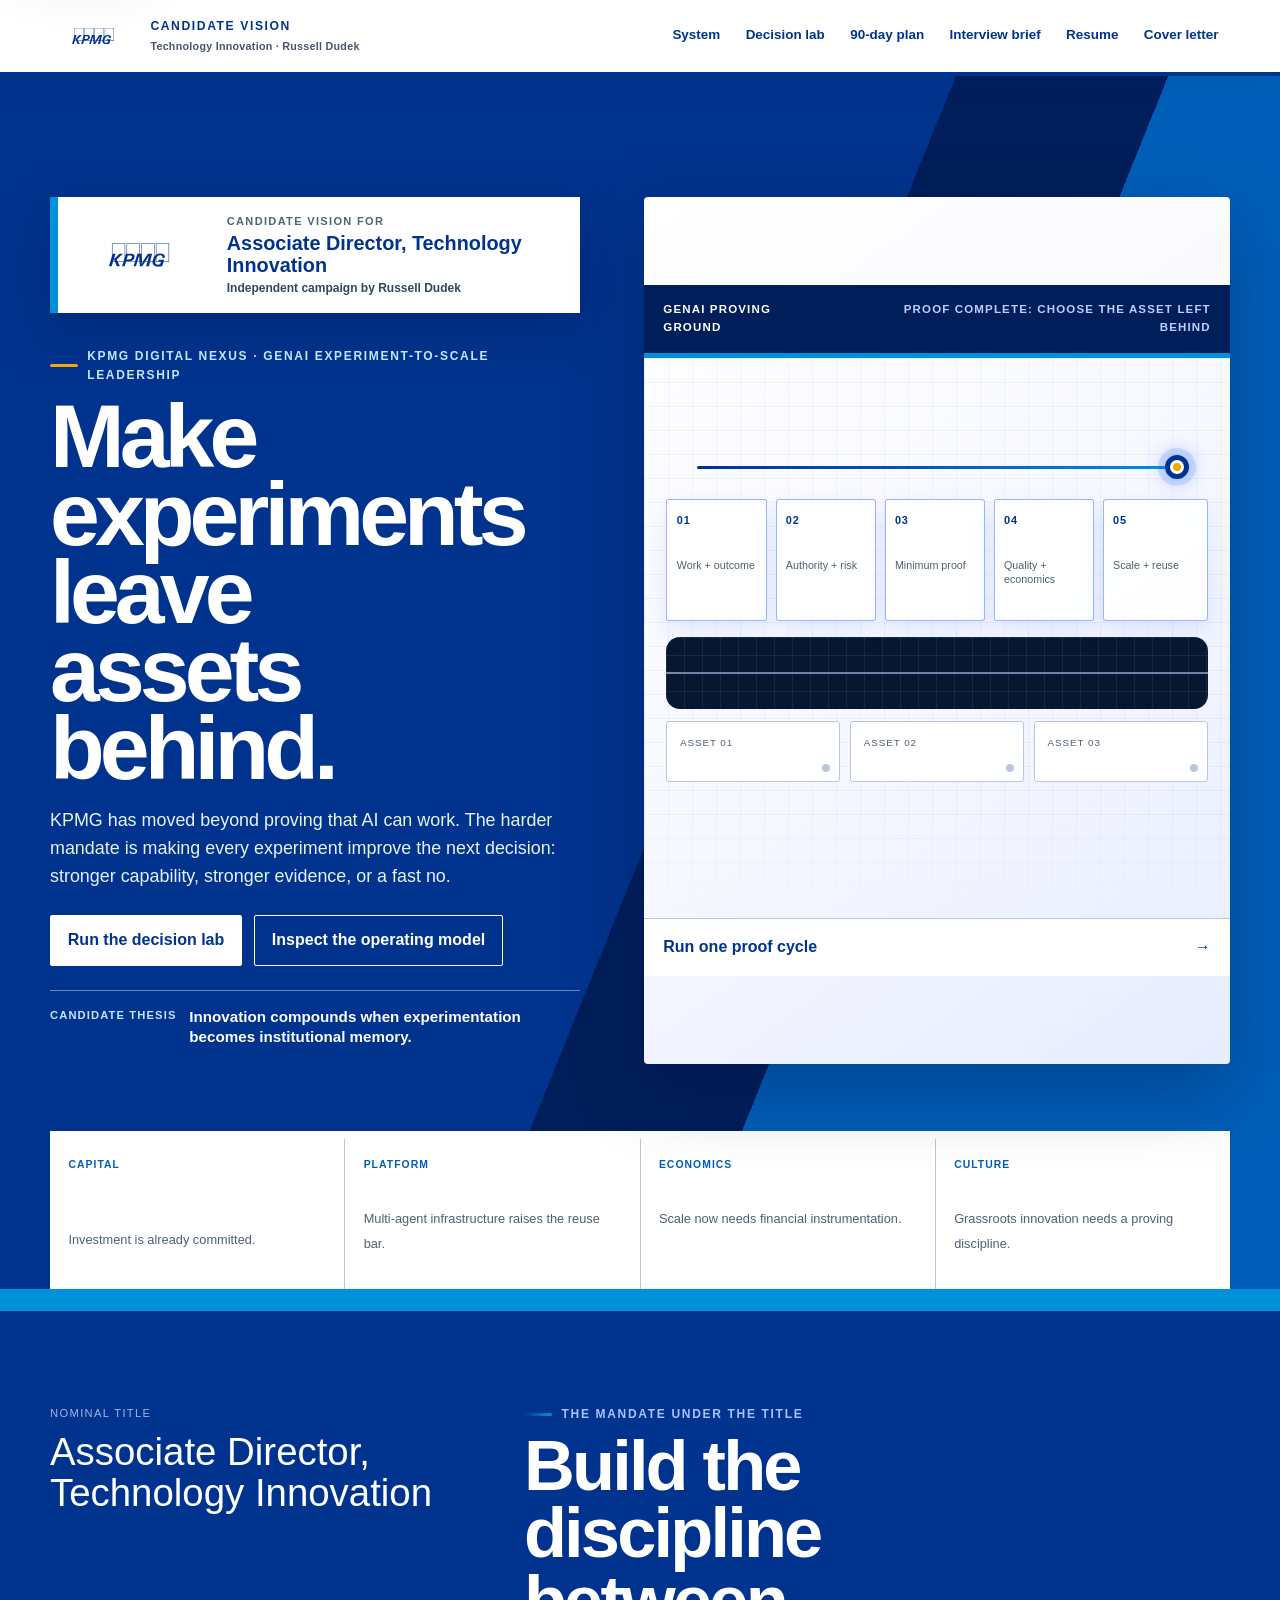
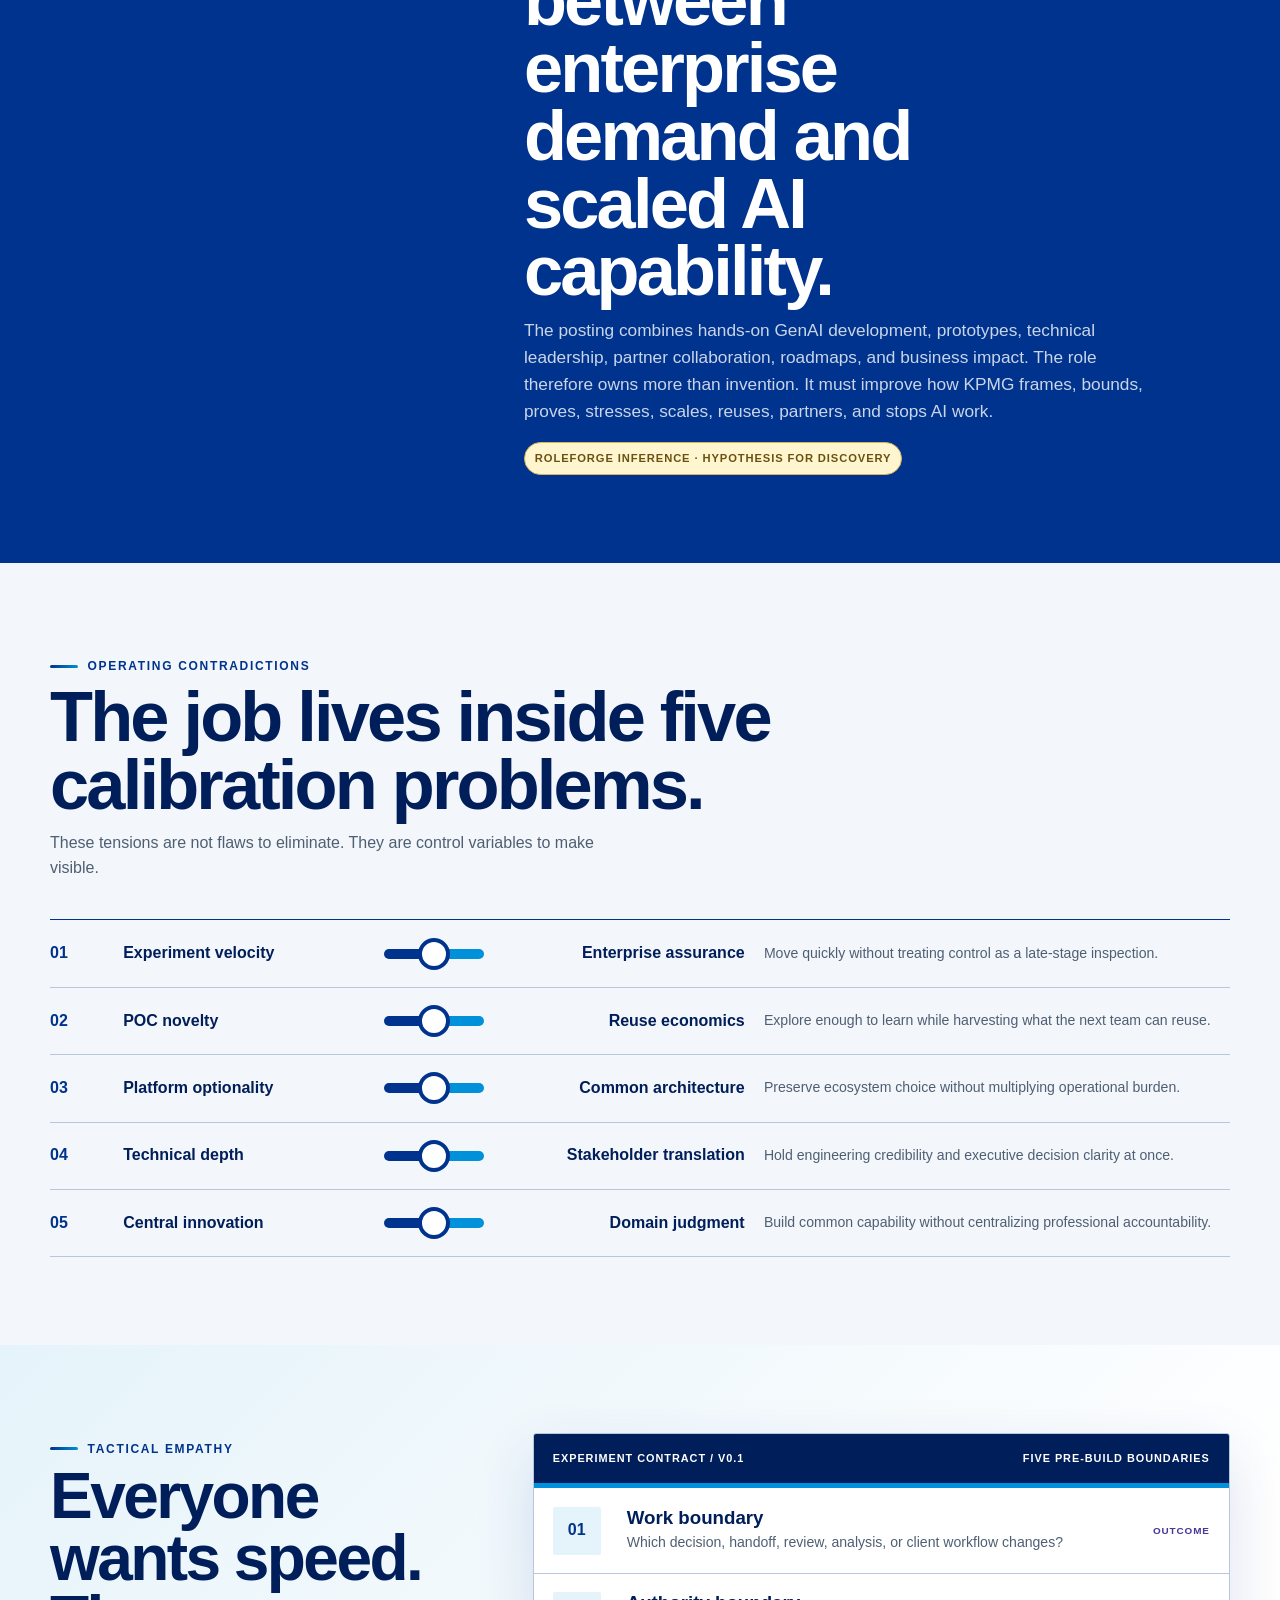
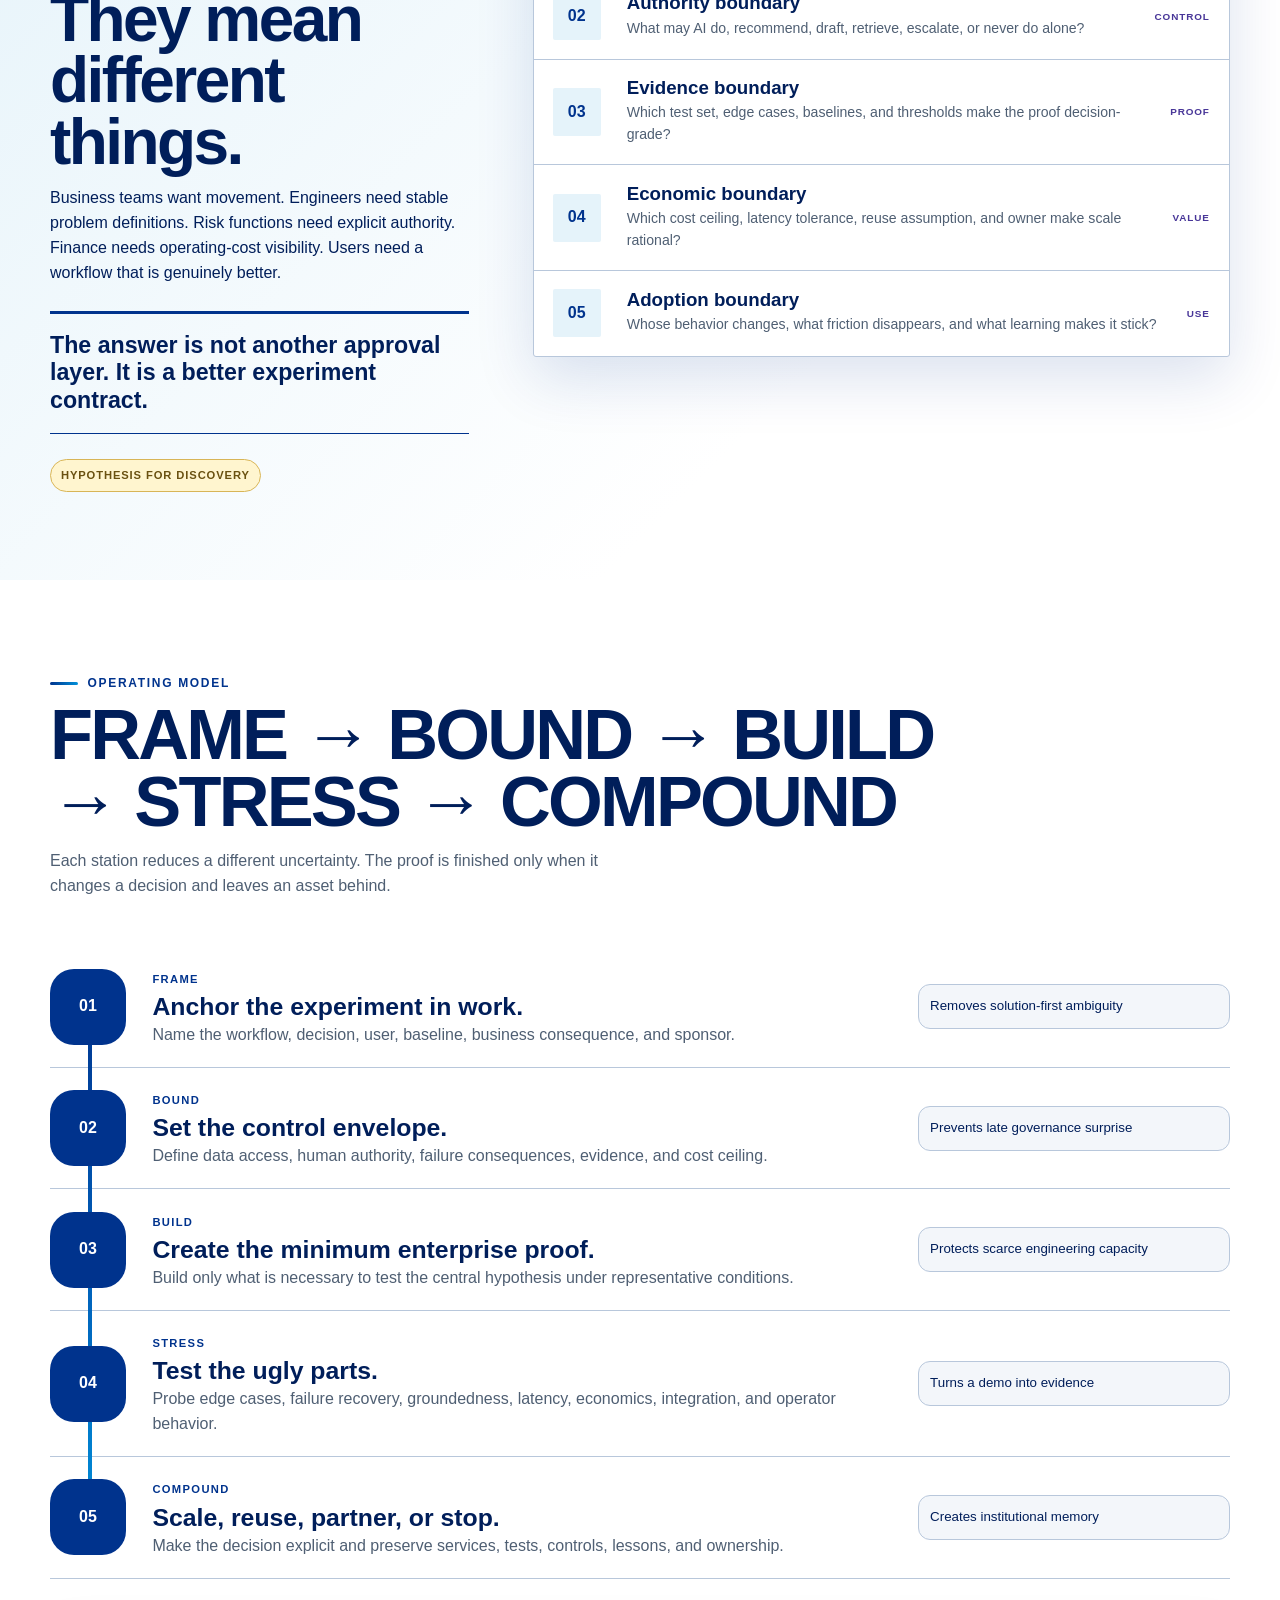
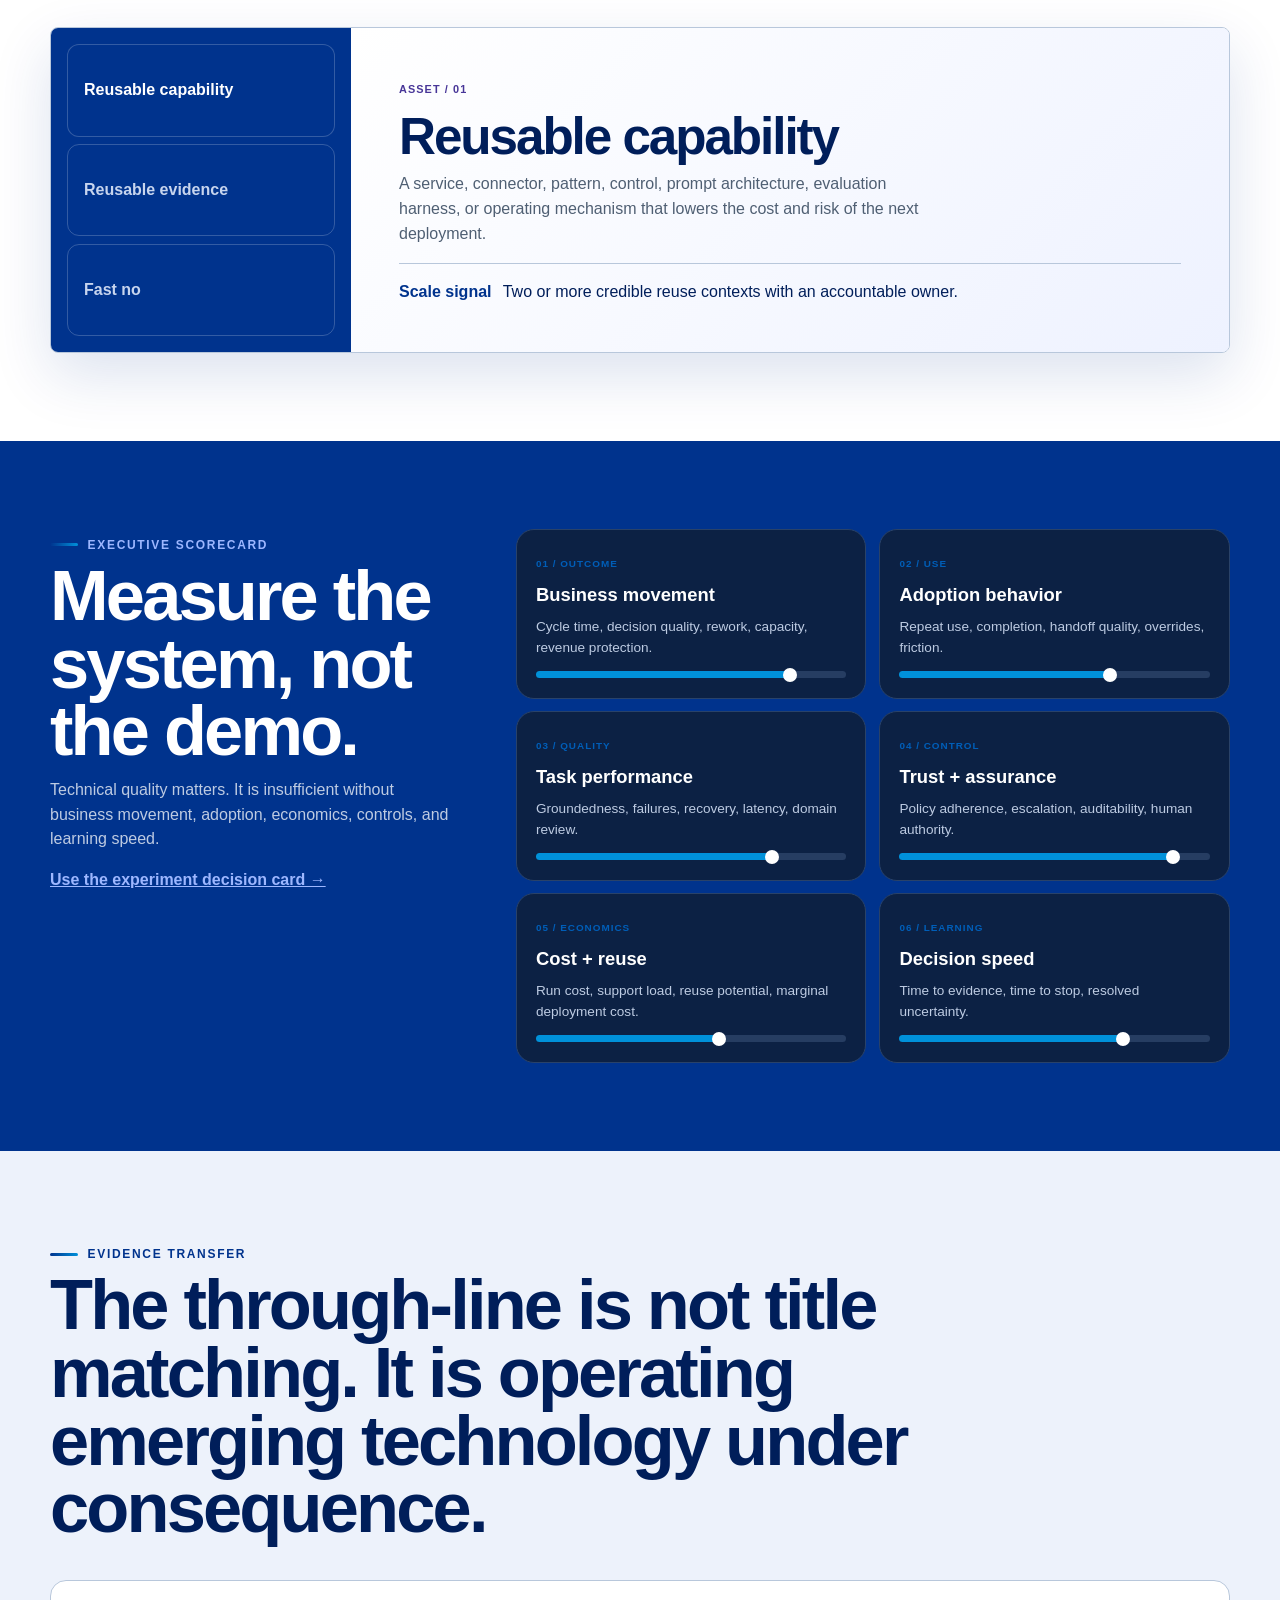
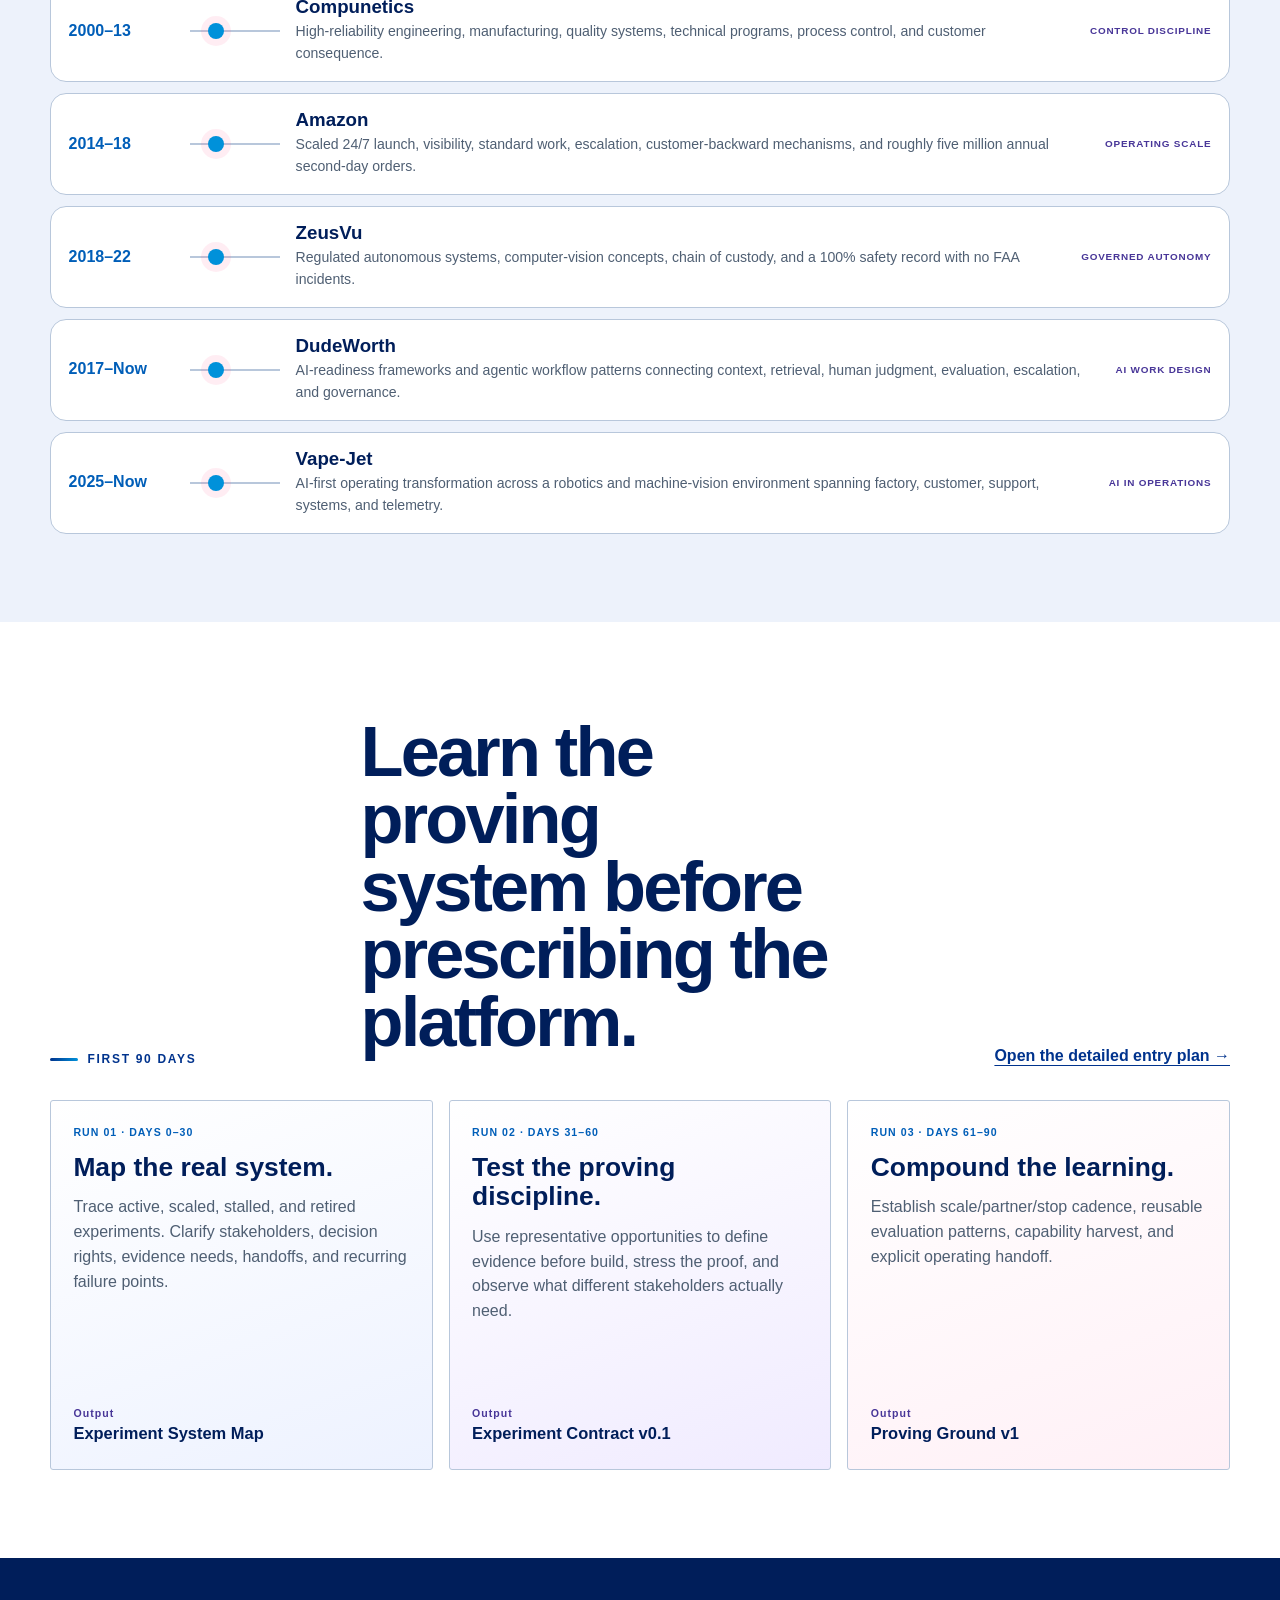
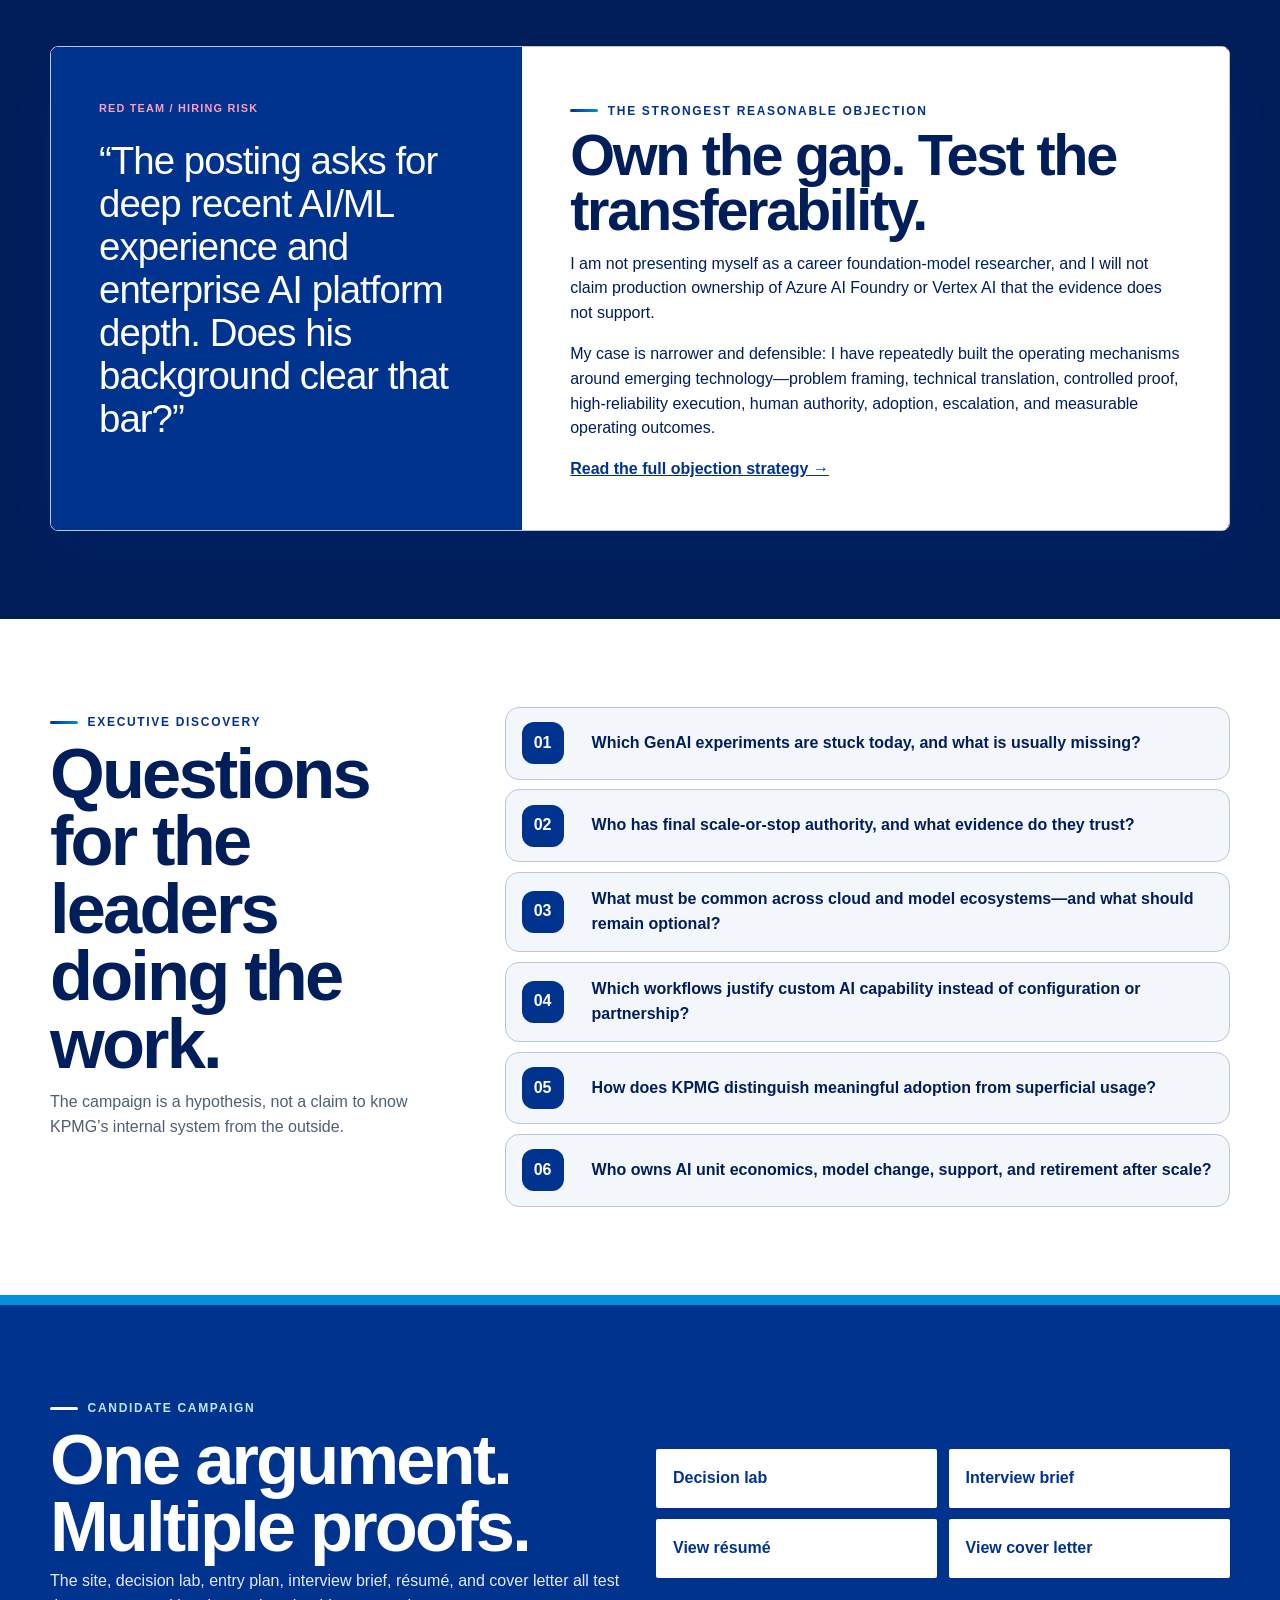
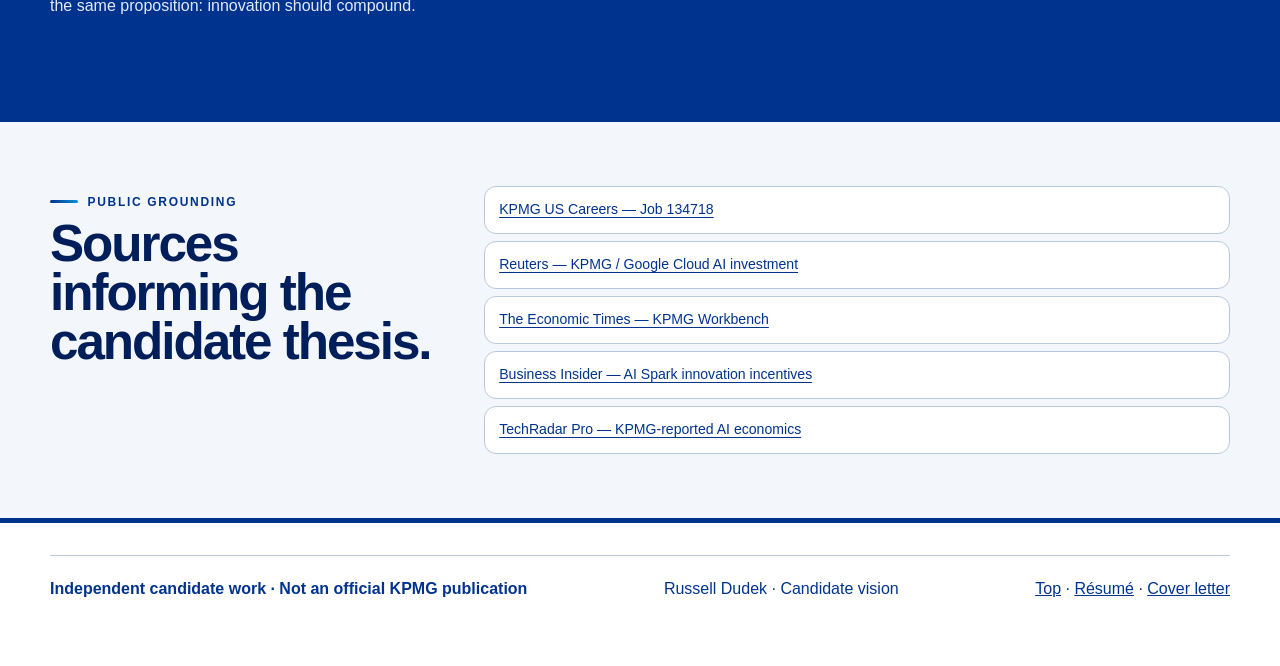
==== commit 0cb13d19: "Make KPMG identity static and visible above the fold" ====
--- a/index.html
+++ b/index.html
@@ -1,5 +1,4 @@
 <!DOCTYPE html>
-
 <html lang="en">
 <head>
 <meta charset="utf-8"/>
@@ -12,35 +11,33 @@
 <meta content="russelldudek/KPMG" name="roleforge:repository"/>
 <title>Russell Dudek | KPMG Technology Innovation Candidate Vision</title>
 <link href="assets/brand/kpmg-logo.svg" rel="icon" type="image/svg+xml"/>
-<link href="brand-tokens.css" rel="stylesheet"/><link href="styles.css" rel="stylesheet"/>
+<link href="styles.css" rel="stylesheet"/>
+<link href="brand-tokens.css" rel="stylesheet"/>
+<link href="brand-fidelity.css" rel="stylesheet"/>
 </head>
-<body>
+<body class="kpmg-brand">
 <a class="skip-link" href="#main">Skip to content</a>
 <nav aria-label="Campaign navigation" class="site-nav">
-<a class="brand" href="index.html"><img alt="KPMG" class="company-nav-logo" src="assets/brand/kpmg-logo.svg"/><span>Candidate vision<small>by Russell Dudek</small></span></a>
+<a aria-label="KPMG Technology Innovation candidate vision by Russell Dudek" class="brand" href="index.html"><img alt="KPMG" class="kpmg-nav-logo" src="assets/brand/kpmg-logo.svg"/><span><strong>Candidate vision</strong><small>Technology Innovation · Russell Dudek</small></span></a>
 <button aria-controls="primary-nav" aria-expanded="false" class="nav-toggle" type="button"><span>Menu</span><i aria-hidden="true"></i></button>
-<div class="nav-links" id="primary-nav">
-<a href="#system">System</a><a href="decision-lab.html">Decision lab</a><a href="90-day-plan.html">90-day plan</a><a href="interview-brief.html">Interview brief</a><a href="resume.html">Resume</a><a href="cover-letter.html">Cover letter</a>
-</div>
+<div class="nav-links" id="primary-nav"><a href="#system">System</a><a href="decision-lab.html">Decision lab</a><a href="90-day-plan.html">90-day plan</a><a href="interview-brief.html">Interview brief</a><a href="resume.html">Resume</a><a href="cover-letter.html">Cover letter</a></div>
 </nav>
 <main id="main">
 <header class="hero">
 <div class="hero-grid shell">
-<div class="hero-copy"><div aria-label="Independent KPMG candidate campaign" class="company-lockup"><img alt="KPMG" src="assets/brand/kpmg-logo.svg"/><div><span>Candidate vision for</span><strong>Associate Director, Technology Innovation</strong><small>by Russell Dudek · Independent candidate work</small></div></div>
-<span class="eyebrow">Digital Nexus · Experiment-to-scale leadership</span>
+<div class="hero-copy">
+<div class="company-lockup"><img alt="KPMG" src="assets/brand/kpmg-logo.svg"/><div><span>Candidate vision for</span><strong>Associate Director, Technology Innovation</strong><small>Independent campaign by Russell Dudek</small></div></div>
+<span class="eyebrow">KPMG Digital Nexus · GenAI experiment-to-scale leadership</span>
 <h1>Make experiments leave assets behind.</h1>
 <p class="hero-lede">KPMG has moved beyond proving that AI can work. The harder mandate is making every experiment improve the next decision: stronger capability, stronger evidence, or a fast no.</p>
 <div class="hero-actions"><a class="btn btn-primary" href="decision-lab.html">Run the decision lab</a><a class="btn btn-secondary" href="#system">Inspect the operating model</a></div>
 <div class="hero-thesis"><span>Candidate thesis</span><strong>Innovation compounds when experimentation becomes institutional memory.</strong></div>
 </div>
-<section aria-labelledby="rig-title" class="proving-rig" data-proof-rig="">
-<div class="rig-topline"><span id="rig-title">GenAI Proving Ground</span><span aria-live="polite" class="rig-status" data-rig-status="">Ready for a proof cycle</span></div>
+<section aria-labelledby="rig-title" class="proving-rig" data-proof-rig>
+<div class="rig-topline"><span id="rig-title">GenAI Proving Ground</span><span aria-live="polite" class="rig-status" data-rig-status>Ready for a proof cycle</span></div>
 <div class="rig-window">
 <div aria-hidden="true" class="calibration-grid"></div>
-<div aria-hidden="true" class="rig-track">
-<span class="track-line"></span>
-<span class="specimen" data-specimen=""><i></i></span>
-</div>
+<div aria-hidden="true" class="rig-track"><span class="track-line"></span><span class="specimen" data-specimen><i></i></span></div>
 <ol aria-label="Experiment-to-scale sequence" class="rig-stations">
 <li data-rig-stage="0"><b>01</b><span>FRAME</span><small>Work + outcome</small></li>
 <li data-rig-stage="1"><b>02</b><span>BOUND</span><small>Authority + risk</small></li>
@@ -49,13 +46,9 @@
 <li data-rig-stage="4"><b>05</b><span>COMPOUND</span><small>Scale + reuse</small></li>
 </ol>
 <div aria-hidden="true" class="rig-trace"><span></span><i></i></div>
-<div aria-label="Valid experiment outputs" class="asset-bins">
-<div data-asset-bin="capability"><small>Asset 01</small><strong>Reusable capability</strong><span></span></div>
-<div data-asset-bin="evidence"><small>Asset 02</small><strong>Reusable evidence</strong><span></span></div>
-<div data-asset-bin="stop"><small>Asset 03</small><strong>Fast no</strong><span></span></div>
+<div aria-label="Valid experiment outputs" class="asset-bins"><div data-asset-bin="capability"><small>Asset 01</small><strong>Reusable capability</strong><span></span></div><div data-asset-bin="evidence"><small>Asset 02</small><strong>Reusable evidence</strong><span></span></div><div data-asset-bin="stop"><small>Asset 03</small><strong>Fast no</strong><span></span></div></div>
 </div>
-</div>
-<button class="rig-run" data-rig-run="" type="button">Run one proof cycle <span aria-hidden="true">→</span></button>
+<button class="rig-run" data-rig-run type="button">Run one proof cycle <span aria-hidden="true">→</span></button>
 </section>
 </div>
 <div aria-label="Current KPMG AI operating signals" class="moment-band shell">
@@ -65,122 +58,19 @@
 <a href="https://www.businessinsider.com/kpmg-ai-spark-awards-cash-prizes-for-employee-ai-innovation-2026-3"><span>Culture</span><strong>AI Spark rewards scalable ideas</strong><em>Grassroots innovation needs a proving discipline.</em></a>
 </div>
 </header>
-<section aria-labelledby="mandate-title" class="mandate-section">
-<div class="shell mandate-grid">
-<div class="mandate-label"><span>Nominal title</span><strong>Associate Director,<br/>Technology Innovation</strong></div>
-<div class="mandate-claim"><span class="eyebrow">The mandate under the title</span><h2 id="mandate-title">Build the discipline between enterprise demand and scaled AI capability.</h2><p>The posting combines hands-on GenAI development, prototypes, technical leadership, partner collaboration, roadmaps, and business impact. The role therefore owns more than invention. It must improve how KPMG frames, bounds, proves, stresses, scales, reuses, partners, and stops AI work.</p><span class="hypothesis">RoleForge inference · hypothesis for discovery</span></div>
-</div>
-</section>
-<section aria-labelledby="tensions-title" class="tensions-section">
-<div class="shell">
-<div class="section-kicker"><span class="eyebrow">Operating contradictions</span><h2 id="tensions-title">The job lives inside five calibration problems.</h2><p>These tensions are not flaws to eliminate. They are control variables to make visible.</p></div>
-<div class="balance-board">
-<article><span>01</span><div><b>Experiment velocity</b><i></i><b>Enterprise assurance</b></div><p>Move quickly without treating control as a late-stage inspection.</p></article>
-<article><span>02</span><div><b>POC novelty</b><i></i><b>Reuse economics</b></div><p>Explore enough to learn while harvesting what the next team can reuse.</p></article>
-<article><span>03</span><div><b>Platform optionality</b><i></i><b>Common architecture</b></div><p>Preserve ecosystem choice without multiplying operational burden.</p></article>
-<article><span>04</span><div><b>Technical depth</b><i></i><b>Stakeholder translation</b></div><p>Hold engineering credibility and executive decision clarity at once.</p></article>
-<article><span>05</span><div><b>Central innovation</b><i></i><b>Domain judgment</b></div><p>Build common capability without centralizing professional accountability.</p></article>
-</div>
-</div>
-</section>
-<section aria-labelledby="boundary-title" class="boundary-section">
-<div class="shell boundary-layout">
-<div class="boundary-intro"><span class="eyebrow">Tactical empathy</span><h2 id="boundary-title">Everyone wants speed. They mean different things.</h2><p>Business teams want movement. Engineers need stable problem definitions. Risk functions need explicit authority. Finance needs operating-cost visibility. Users need a workflow that is genuinely better.</p><blockquote>The answer is not another approval layer. It is a better experiment contract.</blockquote><span class="hypothesis">Hypothesis for discovery</span></div>
-<div aria-label="Five boundaries to define before build" class="boundary-sheet">
-<div class="sheet-head"><span>Experiment Contract / v0.1</span><span>Five pre-build boundaries</span></div>
-<article><b>01</b><div><h3>Work boundary</h3><p>Which decision, handoff, review, analysis, or client workflow changes?</p></div><span>OUTCOME</span></article>
-<article><b>02</b><div><h3>Authority boundary</h3><p>What may AI do, recommend, draft, retrieve, escalate, or never do alone?</p></div><span>CONTROL</span></article>
-<article><b>03</b><div><h3>Evidence boundary</h3><p>Which test set, edge cases, baselines, and thresholds make the proof decision-grade?</p></div><span>PROOF</span></article>
-<article><b>04</b><div><h3>Economic boundary</h3><p>Which cost ceiling, latency tolerance, reuse assumption, and owner make scale rational?</p></div><span>VALUE</span></article>
-<article><b>05</b><div><h3>Adoption boundary</h3><p>Whose behavior changes, what friction disappears, and what learning makes it stick?</p></div><span>USE</span></article>
-</div>
-</div>
-</section>
-<section aria-labelledby="system-title" class="system-section" id="system">
-<div class="shell">
-<div class="system-heading"><span class="eyebrow">Operating model</span><h2 id="system-title">FRAME → BOUND → BUILD → STRESS → COMPOUND</h2><p>Each station reduces a different uncertainty. The proof is finished only when it changes a decision and leaves an asset behind.</p></div>
-<div class="system-log">
-<div aria-hidden="true" class="system-line"><span data-system-progress=""></span></div>
-<article><b>01</b><div><span>FRAME</span><h3>Anchor the experiment in work.</h3><p>Name the workflow, decision, user, baseline, business consequence, and sponsor.</p></div><small>Removes solution-first ambiguity</small></article>
-<article><b>02</b><div><span>BOUND</span><h3>Set the control envelope.</h3><p>Define data access, human authority, failure consequences, evidence, and cost ceiling.</p></div><small>Prevents late governance surprise</small></article>
-<article><b>03</b><div><span>BUILD</span><h3>Create the minimum enterprise proof.</h3><p>Build only what is necessary to test the central hypothesis under representative conditions.</p></div><small>Protects scarce engineering capacity</small></article>
-<article><b>04</b><div><span>STRESS</span><h3>Test the ugly parts.</h3><p>Probe edge cases, failure recovery, groundedness, latency, economics, integration, and operator behavior.</p></div><small>Turns a demo into evidence</small></article>
-<article><b>05</b><div><span>COMPOUND</span><h3>Scale, reuse, partner, or stop.</h3><p>Make the decision explicit and preserve services, tests, controls, lessons, and ownership.</p></div><small>Creates institutional memory</small></article>
-</div>
-<div class="outcome-console" data-outcome-console="">
-<div aria-label="Valid experiment outputs" class="outcome-tabs" role="tablist">
-<button aria-selected="true" data-outcome="capability" role="tab">Reusable capability</button>
-<button aria-selected="false" data-outcome="evidence" role="tab">Reusable evidence</button>
-<button aria-selected="false" data-outcome="stop" role="tab">Fast no</button>
-</div>
-<div class="outcome-display" role="tabpanel" tabindex="0">
-<span data-outcome-code="">ASSET / 01</span><h3 data-outcome-title="">Reusable capability</h3><p data-outcome-copy="">A service, connector, pattern, control, prompt architecture, evaluation harness, or operating mechanism that lowers the cost and risk of the next deployment.</p><div data-outcome-proof=""><b>Scale signal</b><span>Two or more credible reuse contexts with an accountable owner.</span></div>
-</div>
-</div>
-</div>
-</section>
-<section aria-labelledby="scorecard-title" class="scorecard-section">
-<div class="shell scorecard-layout">
-<div class="scorecard-intro"><span class="eyebrow">Executive scorecard</span><h2 id="scorecard-title">Measure the system, not the demo.</h2><p>Technical quality matters. It is insufficient without business movement, adoption, economics, controls, and learning speed.</p><a href="decision-lab.html">Use the experiment decision card →</a></div>
-<div class="instrument-panel">
-<article><span>01 / OUTCOME</span><strong>Business movement</strong><p>Cycle time, decision quality, rework, capacity, revenue protection.</p><i style="--level:82%"></i></article>
-<article><span>02 / USE</span><strong>Adoption behavior</strong><p>Repeat use, completion, handoff quality, overrides, friction.</p><i style="--level:68%"></i></article>
-<article><span>03 / QUALITY</span><strong>Task performance</strong><p>Groundedness, failures, recovery, latency, domain review.</p><i style="--level:76%"></i></article>
-<article><span>04 / CONTROL</span><strong>Trust + assurance</strong><p>Policy adherence, escalation, auditability, human authority.</p><i style="--level:88%"></i></article>
-<article><span>05 / ECONOMICS</span><strong>Cost + reuse</strong><p>Run cost, support load, reuse potential, marginal deployment cost.</p><i style="--level:59%"></i></article>
-<article><span>06 / LEARNING</span><strong>Decision speed</strong><p>Time to evidence, time to stop, resolved uncertainty.</p><i style="--level:72%"></i></article>
-</div>
-</div>
-</section>
-<section aria-labelledby="evidence-title" class="evidence-section">
-<div class="shell">
-<div class="section-kicker"><span class="eyebrow">Evidence transfer</span><h2 id="evidence-title">The through-line is not title matching. It is operating emerging technology under consequence.</h2></div>
-<div class="evidence-traces">
-<article><span class="trace-year">2000–13</span><div class="trace-line"><i></i></div><div><h3>Compunetics</h3><p>High-reliability engineering, manufacturing, quality systems, technical programs, process control, and customer consequence.</p></div><b>CONTROL DISCIPLINE</b></article>
-<article><span class="trace-year">2014–18</span><div class="trace-line"><i></i></div><div><h3>Amazon</h3><p>Scaled 24/7 launch, visibility, standard work, escalation, customer-backward mechanisms, and roughly five million annual second-day orders.</p></div><b>OPERATING SCALE</b></article>
-<article><span class="trace-year">2018–22</span><div class="trace-line"><i></i></div><div><h3>ZeusVu</h3><p>Regulated autonomous systems, computer-vision concepts, chain of custody, and a 100% safety record with no FAA incidents.</p></div><b>GOVERNED AUTONOMY</b></article>
-<article><span class="trace-year">2017–Now</span><div class="trace-line"><i></i></div><div><h3>DudeWorth</h3><p>AI-readiness frameworks and agentic workflow patterns connecting context, retrieval, human judgment, evaluation, escalation, and governance.</p></div><b>AI WORK DESIGN</b></article>
-<article><span class="trace-year">2025–Now</span><div class="trace-line"><i></i></div><div><h3>Vape-Jet</h3><p>AI-first operating transformation across a robotics and machine-vision environment spanning factory, customer, support, systems, and telemetry.</p></div><b>AI IN OPERATIONS</b></article>
-</div>
-</div>
-</section>
-<section aria-labelledby="entry-title" class="entry-section">
-<div class="shell">
-<div class="entry-heading"><span class="eyebrow">First 90 days</span><h2 id="entry-title">Learn the proving system before prescribing the platform.</h2><a class="text-link" href="90-day-plan.html">Open the detailed entry plan →</a></div>
-<div class="entry-runs">
-<article><span>RUN 01 · DAYS 0–30</span><h3>Map the real system.</h3><p>Trace active, scaled, stalled, and retired experiments. Clarify stakeholders, decision rights, evidence needs, handoffs, and recurring failure points.</p><b>Output</b><strong>Experiment System Map</strong></article>
-<article><span>RUN 02 · DAYS 31–60</span><h3>Test the proving discipline.</h3><p>Use representative opportunities to define evidence before build, stress the proof, and observe what different stakeholders actually need.</p><b>Output</b><strong>Experiment Contract v0.1</strong></article>
-<article><span>RUN 03 · DAYS 61–90</span><h3>Compound the learning.</h3><p>Establish scale/partner/stop cadence, reusable evaluation patterns, capability harvest, and explicit operating handoff.</p><b>Output</b><strong>Proving Ground v1</strong></article>
-</div>
-</div>
-</section>
-<section aria-labelledby="objection-title" class="objection-section">
-<div class="shell objection-grid">
-<div class="red-team"><span>RED TEAM / HIRING RISK</span><blockquote>“The posting asks for deep recent AI/ML experience and enterprise AI platform depth. Does his background clear that bar?”</blockquote></div>
-<div class="objection-answer"><span class="eyebrow">The strongest reasonable objection</span><h2 id="objection-title">Own the gap. Test the transferability.</h2><p>I am not presenting myself as a career foundation-model researcher, and I will not claim production ownership of Azure AI Foundry or Vertex AI that the evidence does not support.</p><p>My case is narrower and defensible: I have repeatedly built the operating mechanisms around emerging technology—problem framing, technical translation, controlled proof, high-reliability execution, human authority, adoption, escalation, and measurable operating outcomes.</p><a href="interview-brief.html">Read the full objection strategy →</a></div>
-</div>
-</section>
-<section aria-labelledby="questions-title" class="questions-section">
-<div class="shell questions-grid">
-<div><span class="eyebrow">Executive discovery</span><h2 id="questions-title">Questions for the leaders doing the work.</h2><p>The campaign is a hypothesis, not a claim to know KPMG’s internal system from the outside.</p></div>
-<ol class="question-checks">
-<li><span>01</span><p>Which GenAI experiments are stuck today, and what is usually missing?</p></li>
-<li><span>02</span><p>Who has final scale-or-stop authority, and what evidence do they trust?</p></li>
-<li><span>03</span><p>What must be common across cloud and model ecosystems—and what should remain optional?</p></li>
-<li><span>04</span><p>Which workflows justify custom AI capability instead of configuration or partnership?</p></li>
-<li><span>05</span><p>How does KPMG distinguish meaningful adoption from superficial usage?</p></li>
-<li><span>06</span><p>Who owns AI unit economics, model change, support, and retirement after scale?</p></li>
-</ol>
-</div>
-</section>
-<section class="final-cta">
-<div class="shell final-grid"><div><span class="eyebrow">Candidate campaign</span><h2>One argument. Multiple proofs.</h2><p>The site, decision lab, entry plan, interview brief, résumé, and cover letter all test the same proposition: innovation should compound.</p></div><div class="final-links"><a href="decision-lab.html">Decision lab</a><a href="interview-brief.html">Interview brief</a><a href="resume.html">View résumé</a><a href="cover-letter.html">View cover letter</a></div></div>
-</section>
-<section aria-labelledby="sources-title" class="sources-section">
-<div class="shell sources-grid"><div><span class="eyebrow">Public grounding</span><h2 id="sources-title">Sources informing the candidate thesis.</h2></div><div class="source-list"><a href="https://www.kpmguscareers.com/jobdetail/?jobId=134718-B&amp;srcCat=Job+Boards&amp;specSrc=LinkedIn">KPMG US Careers — Job 134718</a><a href="https://www.reuters.com/technology/artificial-intelligence/kpmg-spend-100-million-ai-partnership-with-google-cloud-2024-11-20/">Reuters — KPMG / Google Cloud AI investment</a><a href="https://economictimes.indiatimes.com/tech/artificial-intelligence/kpmg-launches-multi-agent-ai-platform-workbench/articleshow/121930608.cms">The Economic Times — KPMG Workbench</a><a href="https://www.businessinsider.com/kpmg-ai-spark-awards-cash-prizes-for-employee-ai-innovation-2026-3">Business Insider — AI Spark innovation incentives</a><a href="https://www.techradar.com/pro/were-seeing-a-clear-divide-many-business-leaders-admit-they-only-have-a-limited-understanding-of-ai-budgets">TechRadar Pro — KPMG-reported AI economics</a></div></div>
-</section>
+<section aria-labelledby="mandate-title" class="mandate-section"><div class="shell mandate-grid"><div class="mandate-label"><span>Nominal title</span><strong>Associate Director,<br/>Technology Innovation</strong></div><div class="mandate-claim"><span class="eyebrow">The mandate under the title</span><h2 id="mandate-title">Build the discipline between enterprise demand and scaled AI capability.</h2><p>The posting combines hands-on GenAI development, prototypes, technical leadership, partner collaboration, roadmaps, and business impact. The role therefore owns more than invention. It must improve how KPMG frames, bounds, proves, stresses, scales, reuses, partners, and stops AI work.</p><span class="hypothesis">RoleForge inference · hypothesis for discovery</span></div></div></section>
+<section aria-labelledby="tensions-title" class="tensions-section"><div class="shell"><div class="section-kicker"><span class="eyebrow">Operating contradictions</span><h2 id="tensions-title">The job lives inside five calibration problems.</h2><p>These tensions are not flaws to eliminate. They are control variables to make visible.</p></div><div class="balance-board"><article><span>01</span><div><b>Experiment velocity</b><i></i><b>Enterprise assurance</b></div><p>Move quickly without treating control as a late-stage inspection.</p></article><article><span>02</span><div><b>POC novelty</b><i></i><b>Reuse economics</b></div><p>Explore enough to learn while harvesting what the next team can reuse.</p></article><article><span>03</span><div><b>Platform optionality</b><i></i><b>Common architecture</b></div><p>Preserve ecosystem choice without multiplying operational burden.</p></article><article><span>04</span><div><b>Technical depth</b><i></i><b>Stakeholder translation</b></div><p>Hold engineering credibility and executive decision clarity at once.</p></article><article><span>05</span><div><b>Central innovation</b><i></i><b>Domain judgment</b></div><p>Build common capability without centralizing professional accountability.</p></article></div></div></section>
+<section aria-labelledby="boundary-title" class="boundary-section"><div class="shell boundary-layout"><div class="boundary-intro"><span class="eyebrow">Tactical empathy</span><h2 id="boundary-title">Everyone wants speed. They mean different things.</h2><p>Business teams want movement. Engineers need stable problem definitions. Risk functions need explicit authority. Finance needs operating-cost visibility. Users need a workflow that is genuinely better.</p><blockquote>The answer is not another approval layer. It is a better experiment contract.</blockquote><span class="hypothesis">Hypothesis for discovery</span></div><div aria-label="Five boundaries to define before build" class="boundary-sheet"><div class="sheet-head"><span>Experiment Contract / v0.1</span><span>Five pre-build boundaries</span></div><article><b>01</b><div><h3>Work boundary</h3><p>Which decision, handoff, review, analysis, or client workflow changes?</p></div><span>OUTCOME</span></article><article><b>02</b><div><h3>Authority boundary</h3><p>What may AI do, recommend, draft, retrieve, escalate, or never do alone?</p></div><span>CONTROL</span></article><article><b>03</b><div><h3>Evidence boundary</h3><p>Which test set, edge cases, baselines, and thresholds make the proof decision-grade?</p></div><span>PROOF</span></article><article><b>04</b><div><h3>Economic boundary</h3><p>Which cost ceiling, latency tolerance, reuse assumption, and owner make scale rational?</p></div><span>VALUE</span></article><article><b>05</b><div><h3>Adoption boundary</h3><p>Whose behavior changes, what friction disappears, and what learning makes it stick?</p></div><span>USE</span></article></div></div></section>
+<section aria-labelledby="system-title" class="system-section" id="system"><div class="shell"><div class="system-heading"><span class="eyebrow">Operating model</span><h2 id="system-title">FRAME → BOUND → BUILD → STRESS → COMPOUND</h2><p>Each station reduces a different uncertainty. The proof is finished only when it changes a decision and leaves an asset behind.</p></div><div class="system-log"><div aria-hidden="true" class="system-line"><span data-system-progress></span></div><article><b>01</b><div><span>FRAME</span><h3>Anchor the experiment in work.</h3><p>Name the workflow, decision, user, baseline, business consequence, and sponsor.</p></div><small>Removes solution-first ambiguity</small></article><article><b>02</b><div><span>BOUND</span><h3>Set the control envelope.</h3><p>Define data access, human authority, failure consequences, evidence, and cost ceiling.</p></div><small>Prevents late governance surprise</small></article><article><b>03</b><div><span>BUILD</span><h3>Create the minimum enterprise proof.</h3><p>Build only what is necessary to test the central hypothesis under representative conditions.</p></div><small>Protects scarce engineering capacity</small></article><article><b>04</b><div><span>STRESS</span><h3>Test the ugly parts.</h3><p>Probe edge cases, failure recovery, groundedness, latency, economics, integration, and operator behavior.</p></div><small>Turns a demo into evidence</small></article><article><b>05</b><div><span>COMPOUND</span><h3>Scale, reuse, partner, or stop.</h3><p>Make the decision explicit and preserve services, tests, controls, lessons, and ownership.</p></div><small>Creates institutional memory</small></article></div><div class="outcome-console" data-outcome-console><div aria-label="Valid experiment outputs" class="outcome-tabs" role="tablist"><button aria-selected="true" data-outcome="capability" role="tab">Reusable capability</button><button aria-selected="false" data-outcome="evidence" role="tab">Reusable evidence</button><button aria-selected="false" data-outcome="stop" role="tab">Fast no</button></div><div class="outcome-display" role="tabpanel" tabindex="0"><span data-outcome-code>ASSET / 01</span><h3 data-outcome-title>Reusable capability</h3><p data-outcome-copy>A service, connector, pattern, control, prompt architecture, evaluation harness, or operating mechanism that lowers the cost and risk of the next deployment.</p><div data-outcome-proof><b>Scale signal</b><span>Two or more credible reuse contexts with an accountable owner.</span></div></div></div></div></section>
+<section aria-labelledby="scorecard-title" class="scorecard-section"><div class="shell scorecard-layout"><div class="scorecard-intro"><span class="eyebrow">Executive scorecard</span><h2 id="scorecard-title">Measure the system, not the demo.</h2><p>Technical quality matters. It is insufficient without business movement, adoption, economics, controls, and learning speed.</p><a href="decision-lab.html">Use the experiment decision card →</a></div><div class="instrument-panel"><article><span>01 / OUTCOME</span><strong>Business movement</strong><p>Cycle time, decision quality, rework, capacity, revenue protection.</p><i style="--level:82%"></i></article><article><span>02 / USE</span><strong>Adoption behavior</strong><p>Repeat use, completion, handoff quality, overrides, friction.</p><i style="--level:68%"></i></article><article><span>03 / QUALITY</span><strong>Task performance</strong><p>Groundedness, failures, recovery, latency, domain review.</p><i style="--level:76%"></i></article><article><span>04 / CONTROL</span><strong>Trust + assurance</strong><p>Policy adherence, escalation, auditability, human authority.</p><i style="--level:88%"></i></article><article><span>05 / ECONOMICS</span><strong>Cost + reuse</strong><p>Run cost, support load, reuse potential, marginal deployment cost.</p><i style="--level:59%"></i></article><article><span>06 / LEARNING</span><strong>Decision speed</strong><p>Time to evidence, time to stop, resolved uncertainty.</p><i style="--level:72%"></i></article></div></div></section>
+<section aria-labelledby="evidence-title" class="evidence-section"><div class="shell"><div class="section-kicker"><span class="eyebrow">Evidence transfer</span><h2 id="evidence-title">The through-line is not title matching. It is operating emerging technology under consequence.</h2></div><div class="evidence-traces"><article><span class="trace-year">2000–13</span><div class="trace-line"><i></i></div><div><h3>Compunetics</h3><p>High-reliability engineering, manufacturing, quality systems, technical programs, process control, and customer consequence.</p></div><b>CONTROL DISCIPLINE</b></article><article><span class="trace-year">2014–18</span><div class="trace-line"><i></i></div><div><h3>Amazon</h3><p>Scaled 24/7 launch, visibility, standard work, escalation, customer-backward mechanisms, and roughly five million annual second-day orders.</p></div><b>OPERATING SCALE</b></article><article><span class="trace-year">2018–22</span><div class="trace-line"><i></i></div><div><h3>ZeusVu</h3><p>Regulated autonomous systems, computer-vision concepts, chain of custody, and a 100% safety record with no FAA incidents.</p></div><b>GOVERNED AUTONOMY</b></article><article><span class="trace-year">2017–Now</span><div class="trace-line"><i></i></div><div><h3>DudeWorth</h3><p>AI-readiness frameworks and agentic workflow patterns connecting context, retrieval, human judgment, evaluation, escalation, and governance.</p></div><b>AI WORK DESIGN</b></article><article><span class="trace-year">2025–Now</span><div class="trace-line"><i></i></div><div><h3>Vape-Jet</h3><p>AI-first operating transformation across a robotics and machine-vision environment spanning factory, customer, support, systems, and telemetry.</p></div><b>AI IN OPERATIONS</b></article></div></div></section>
+<section aria-labelledby="entry-title" class="entry-section"><div class="shell"><div class="entry-heading"><span class="eyebrow">First 90 days</span><h2 id="entry-title">Learn the proving system before prescribing the platform.</h2><a class="text-link" href="90-day-plan.html">Open the detailed entry plan →</a></div><div class="entry-runs"><article><span>RUN 01 · DAYS 0–30</span><h3>Map the real system.</h3><p>Trace active, scaled, stalled, and retired experiments. Clarify stakeholders, decision rights, evidence needs, handoffs, and recurring failure points.</p><b>Output</b><strong>Experiment System Map</strong></article><article><span>RUN 02 · DAYS 31–60</span><h3>Test the proving discipline.</h3><p>Use representative opportunities to define evidence before build, stress the proof, and observe what different stakeholders actually need.</p><b>Output</b><strong>Experiment Contract v0.1</strong></article><article><span>RUN 03 · DAYS 61–90</span><h3>Compound the learning.</h3><p>Establish scale/partner/stop cadence, reusable evaluation patterns, capability harvest, and explicit operating handoff.</p><b>Output</b><strong>Proving Ground v1</strong></article></div></div></section>
+<section aria-labelledby="objection-title" class="objection-section"><div class="shell objection-grid"><div class="red-team"><span>RED TEAM / HIRING RISK</span><blockquote>“The posting asks for deep recent AI/ML experience and enterprise AI platform depth. Does his background clear that bar?”</blockquote></div><div class="objection-answer"><span class="eyebrow">The strongest reasonable objection</span><h2 id="objection-title">Own the gap. Test the transferability.</h2><p>I am not presenting myself as a career foundation-model researcher, and I will not claim production ownership of Azure AI Foundry or Vertex AI that the evidence does not support.</p><p>My case is narrower and defensible: I have repeatedly built the operating mechanisms around emerging technology—problem framing, technical translation, controlled proof, high-reliability execution, human authority, adoption, escalation, and measurable operating outcomes.</p><a href="interview-brief.html">Read the full objection strategy →</a></div></div></section>
+<section aria-labelledby="questions-title" class="questions-section"><div class="shell questions-grid"><div><span class="eyebrow">Executive discovery</span><h2 id="questions-title">Questions for the leaders doing the work.</h2><p>The campaign is a hypothesis, not a claim to know KPMG’s internal system from the outside.</p></div><ol class="question-checks"><li><span>01</span><p>Which GenAI experiments are stuck today, and what is usually missing?</p></li><li><span>02</span><p>Who has final scale-or-stop authority, and what evidence do they trust?</p></li><li><span>03</span><p>What must be common across cloud and model ecosystems—and what should remain optional?</p></li><li><span>04</span><p>Which workflows justify custom AI capability instead of configuration or partnership?</p></li><li><span>05</span><p>How does KPMG distinguish meaningful adoption from superficial usage?</p></li><li><span>06</span><p>Who owns AI unit economics, model change, support, and retirement after scale?</p></li></ol></div></section>
+<section class="final-cta"><div class="shell final-grid"><div><span class="eyebrow">Candidate campaign</span><h2>One argument. Multiple proofs.</h2><p>The site, decision lab, entry plan, interview brief, résumé, and cover letter all test the same proposition: innovation should compound.</p></div><div class="final-links"><a href="decision-lab.html">Decision lab</a><a href="interview-brief.html">Interview brief</a><a href="resume.html">View résumé</a><a href="cover-letter.html">View cover letter</a></div></div></section>
+<section aria-labelledby="sources-title" class="sources-section"><div class="shell sources-grid"><div><span class="eyebrow">Public grounding</span><h2 id="sources-title">Sources informing the candidate thesis.</h2></div><div class="source-list"><a href="https://www.kpmguscareers.com/jobdetail/?jobId=134718-B&amp;srcCat=Job+Boards&amp;specSrc=LinkedIn">KPMG US Careers — Job 134718</a><a href="https://www.reuters.com/technology/artificial-intelligence/kpmg-spend-100-million-ai-partnership-with-google-cloud-2024-11-20/">Reuters — KPMG / Google Cloud AI investment</a><a href="https://economictimes.indiatimes.com/tech/artificial-intelligence/kpmg-launches-multi-agent-ai-platform-workbench/articleshow/121930608.cms">The Economic Times — KPMG Workbench</a><a href="https://www.businessinsider.com/kpmg-ai-spark-awards-cash-prizes-for-employee-ai-innovation-2026-3">Business Insider — AI Spark innovation incentives</a><a href="https://www.techradar.com/pro/were-seeing-a-clear-divide-many-business-leaders-admit-they-only-have-a-limited-understanding-of-ai-budgets">TechRadar Pro — KPMG-reported AI economics</a></div></div></section>
 </main>
-<footer class="site-footer"><div class="shell"><span class="independent-note">Independent candidate campaign by Russell Dudek · Not produced, sponsored, or endorsed by KPMG</span><span>Russell Dudek · Candidate vision · Not an official KPMG publication</span><span><a href="index.html">Top</a> · <a href="resume.html">Résumé</a> · <a href="cover-letter.html">Cover letter</a></span></div></footer>
-<script defer="" src="app.js"></script>
+<footer class="site-footer"><div class="shell"><span class="independent-note">Independent candidate work · Not an official KPMG publication</span><span>Russell Dudek · Candidate vision</span><span><a href="index.html">Top</a> · <a href="resume.html">Résumé</a> · <a href="cover-letter.html">Cover letter</a></span></div></footer>
+<script defer src="app.js"></script>
 </body>
-</html>+</html>
--- a/brand-fidelity.css
+++ b/brand-fidelity.css
@@ -0,0 +1,227 @@
+/* Rendered KPMG brand-fidelity layer. Loaded after the original component CSS. */
+body.kpmg-brand {
+  color: var(--brand-dark);
+  background: var(--brand-cloud);
+  font-family: var(--font-body);
+}
+body.kpmg-brand::before {
+  background:
+    linear-gradient(rgba(0,51,141,.045) 1px, transparent 1px),
+    linear-gradient(90deg,rgba(0,51,141,.045) 1px, transparent 1px);
+  background-size: 36px 36px;
+}
+.kpmg-brand h1,.kpmg-brand h2,.kpmg-brand h3 {
+  font-family: var(--font-display);
+  font-weight: 760;
+}
+.kpmg-brand h1 { letter-spacing: -.055em; }
+.kpmg-brand h2 { letter-spacing: -.04em; }
+.kpmg-brand a:focus-visible,.kpmg-brand button:focus-visible,.kpmg-brand input:focus-visible {
+  outline-color: var(--campaign-signal);
+}
+.kpmg-brand .site-nav {
+  background: rgba(255,255,255,.97);
+  border-bottom: 4px solid var(--brand-primary);
+  box-shadow: 0 8px 28px rgba(0,51,141,.08);
+}
+.kpmg-brand .brand {
+  gap: .9rem;
+  color: var(--brand-primary);
+  min-width: 250px;
+}
+.kpmg-brand .brand .kpmg-nav-logo {
+  width: 86px;
+  height: 46px;
+  object-fit: contain;
+  flex: none;
+}
+.kpmg-brand .brand span { display: grid; gap: .08rem; }
+.kpmg-brand .brand strong {
+  font-size: .76rem;
+  letter-spacing: .13em;
+  text-transform: uppercase;
+}
+.kpmg-brand .brand small {
+  color: #45566d;
+  font-size: .67rem;
+  letter-spacing: .025em;
+}
+.kpmg-brand .nav-links a {
+  color: var(--brand-primary);
+  border-radius: 2px;
+}
+.kpmg-brand .nav-links a:hover { background: var(--brand-mist); }
+.kpmg-brand .hero {
+  color: #fff;
+  background:
+    linear-gradient(112deg,var(--brand-primary) 0 54%,var(--brand-dark) 54% 66%,var(--brand-secondary) 66% 100%);
+  border-bottom: 12px solid var(--brand-accent);
+}
+.kpmg-brand .hero-grid { align-items: stretch; }
+.kpmg-brand .hero-copy { padding-top: 1rem; align-self: center; }
+.kpmg-brand .company-lockup {
+  display: grid;
+  grid-template-columns: 132px 1fr;
+  gap: 1.15rem;
+  align-items: center;
+  width: min(610px,100%);
+  margin: 0 0 2.1rem;
+  padding: 1rem 1.15rem;
+  background: #fff;
+  color: var(--brand-primary);
+  border-left: 8px solid var(--brand-accent);
+  box-shadow: 0 18px 48px rgba(0,18,72,.28);
+}
+.kpmg-brand .company-lockup img {
+  width: 126px;
+  height: 66px;
+  object-fit: contain;
+}
+.kpmg-brand .company-lockup div { display: grid; gap: .13rem; }
+.kpmg-brand .company-lockup span {
+  color: #526278;
+  font-size: .69rem;
+  font-weight: 800;
+  letter-spacing: .12em;
+  text-transform: uppercase;
+}
+.kpmg-brand .company-lockup strong {
+  color: var(--brand-primary);
+  font-size: clamp(1rem,1.55vw,1.25rem);
+  line-height: 1.12;
+}
+.kpmg-brand .company-lockup small {
+  color: #34465f;
+  font-size: .75rem;
+  font-weight: 700;
+}
+.kpmg-brand .hero .eyebrow { color: #bfe8ff; }
+.kpmg-brand .hero .eyebrow::before { background: var(--campaign-signal); }
+.kpmg-brand .hero-lede { color: #e5f3fa; }
+.kpmg-brand .hero-thesis { border-color: rgba(255,255,255,.4); }
+.kpmg-brand .hero-thesis span { color: #bfe8ff; }
+.kpmg-brand .hero .btn-primary {
+  background: #fff;
+  color: var(--brand-primary);
+  border-color: #fff;
+  border-radius: 2px;
+}
+.kpmg-brand .hero .btn-secondary {
+  background: transparent;
+  color: #fff;
+  border-color: #fff;
+  border-radius: 2px;
+}
+.kpmg-brand .proving-rig {
+  margin: 2.2rem 0;
+  border: 0;
+  border-radius: 4px;
+  box-shadow: 0 28px 72px rgba(0,15,60,.3);
+}
+.kpmg-brand .rig-topline,.kpmg-brand .sheet-head {
+  background: var(--brand-dark);
+  border-bottom: 5px solid var(--brand-accent);
+}
+.kpmg-brand .track-line {
+  background: linear-gradient(90deg,var(--brand-primary),var(--brand-secondary),var(--brand-accent));
+}
+.kpmg-brand .specimen i { background: var(--campaign-signal); }
+.kpmg-brand .rig-trace i {
+  background: linear-gradient(90deg,transparent,var(--brand-accent),var(--campaign-signal),transparent);
+}
+.kpmg-brand .rig-stations li,.kpmg-brand .asset-bins>div,.kpmg-brand .boundary-sheet,.kpmg-brand .instrument-panel,.kpmg-brand .entry-runs article {
+  border-radius: 3px;
+}
+.kpmg-brand .moment-band {
+  border-radius: 0;
+  border: 0;
+  border-top: 8px solid #fff;
+}
+.kpmg-brand .moment-band span { color: var(--brand-secondary); }
+.kpmg-brand .mandate-section {
+  background: var(--brand-primary);
+  border-top: 10px solid var(--brand-accent);
+}
+.kpmg-brand .boundary-section {
+  background: linear-gradient(135deg,var(--brand-mist),#fff 68%);
+}
+.kpmg-brand .boundary-intro blockquote { border-top-color: var(--brand-primary); }
+.kpmg-brand .boundary-sheet article>b {
+  color: var(--brand-primary);
+  background: var(--brand-mist);
+  border-radius: 2px;
+}
+.kpmg-brand .system-line span {
+  background: linear-gradient(var(--brand-primary),var(--brand-secondary),var(--brand-accent));
+}
+.kpmg-brand .balance-board article div i {
+  background: linear-gradient(90deg,var(--brand-primary) 0 48%,var(--brand-dark) 48% 52%,var(--brand-accent) 52%);
+}
+.kpmg-brand .outcome-tabs button[aria-selected="true"] {
+  background: var(--brand-primary);
+  color: #fff;
+}
+.kpmg-brand .instrument-panel article span,.kpmg-brand .entry-runs article>span,.kpmg-brand .trace-year {
+  color: var(--brand-secondary);
+}
+.kpmg-brand .objection-section { background: var(--brand-dark); }
+.kpmg-brand .final-cta {
+  background: var(--brand-primary);
+  color: #fff;
+  border-top: 10px solid var(--brand-accent);
+}
+.kpmg-brand .final-cta .eyebrow { color: #bfe8ff; }
+.kpmg-brand .final-links a { background: #fff; color: var(--brand-primary); border-radius: 2px; }
+.kpmg-brand .site-footer {
+  background: #fff;
+  color: var(--brand-primary);
+  border-top: 5px solid var(--brand-primary);
+}
+.kpmg-brand .independent-note { font-weight: 800; }
+.kpmg-brand .compact-company-lockup {
+  display: flex;
+  align-items: center;
+  gap: 1rem;
+  width: min(1180px,calc(100% - 2rem));
+  margin: 2rem auto 0;
+  padding: 1rem 1.1rem;
+  background: #fff;
+  border-left: 7px solid var(--brand-accent);
+  box-shadow: 0 12px 34px rgba(0,51,141,.12);
+}
+.kpmg-brand .compact-company-lockup img { width: 105px; height: 56px; object-fit: contain; }
+.kpmg-brand .compact-company-lockup div { display: grid; gap: .08rem; }
+.kpmg-brand .compact-company-lockup span { color: #58697e; font-size: .68rem; font-weight: 800; text-transform: uppercase; letter-spacing: .1em; }
+.kpmg-brand .compact-company-lockup strong { color: var(--brand-primary); line-height: 1.12; }
+.kpmg-brand .compact-company-lockup small { color: #45566d; font-size: .72rem; }
+.kpmg-brand .document-brand-lockup {
+  display: flex;
+  align-items: center;
+  gap: .65rem;
+  padding-bottom: .18in;
+  margin-bottom: .18in;
+  border-bottom: 3px solid var(--brand-primary);
+  color: var(--brand-primary);
+}
+.kpmg-brand .document-brand-lockup img { width: .86in; height: .44in; object-fit: contain; }
+.kpmg-brand .document-brand-lockup div { display: grid; gap: .01in; }
+.kpmg-brand .document-brand-lockup strong { font-size: 8.8pt; line-height: 1.1; }
+.kpmg-brand .document-brand-lockup small { font-size: 6.8pt; color: #526278; }
+@media (max-width: 900px) {
+  .kpmg-brand .hero { background: var(--brand-primary); }
+  .kpmg-brand .company-lockup { grid-template-columns: 108px 1fr; }
+  .kpmg-brand .company-lockup img { width: 104px; }
+}
+@media (max-width: 620px) {
+  .kpmg-brand .brand { min-width: 0; }
+  .kpmg-brand .brand .kpmg-nav-logo { width: 70px; height: 40px; }
+  .kpmg-brand .brand small { display: none; }
+  .kpmg-brand .company-lockup { grid-template-columns: 1fr; gap: .55rem; }
+  .kpmg-brand .company-lockup img { width: 112px; height: 54px; }
+  .kpmg-brand .compact-company-lockup { align-items: flex-start; }
+  .kpmg-brand .compact-company-lockup img { width: 82px; }
+}
+@media print {
+  .kpmg-brand .document-brand-lockup { display: flex!important; }
+  .kpmg-brand .site-nav,.kpmg-brand .compact-company-lockup { display: none!important; }
+}
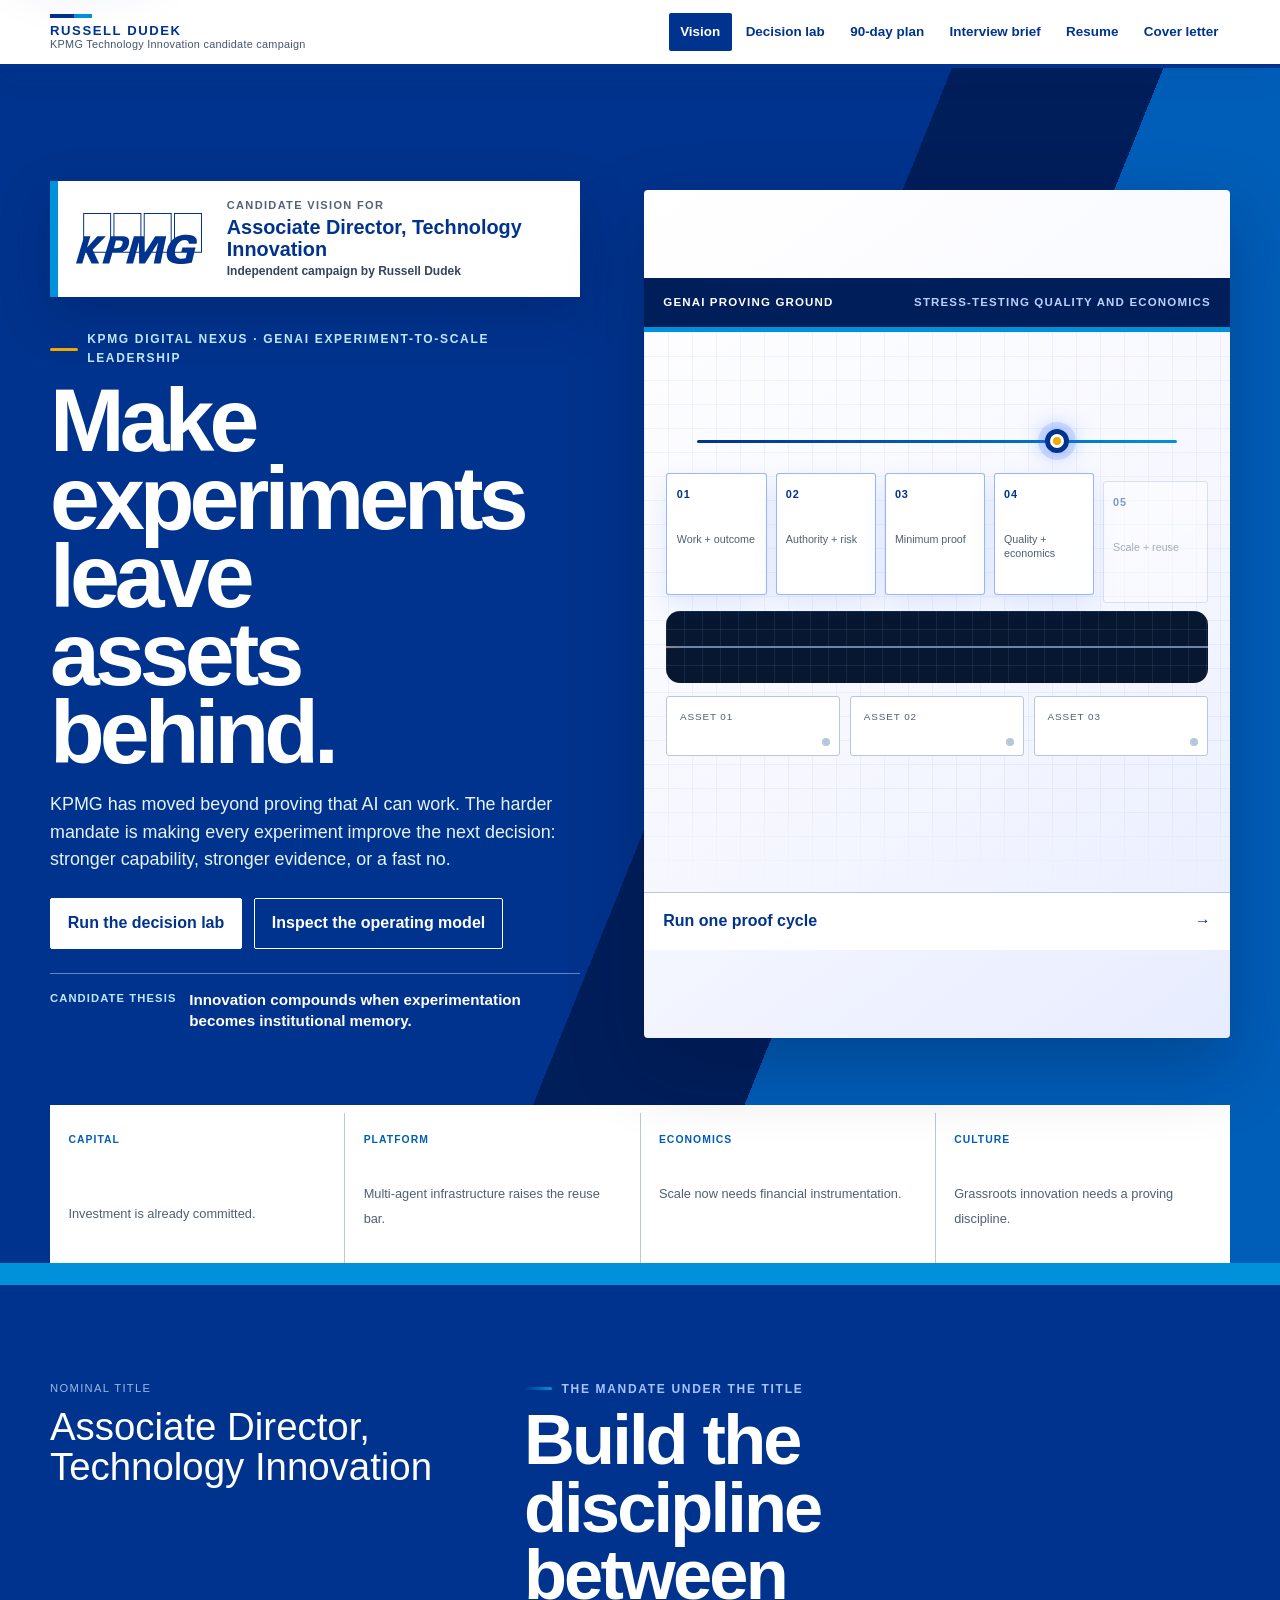
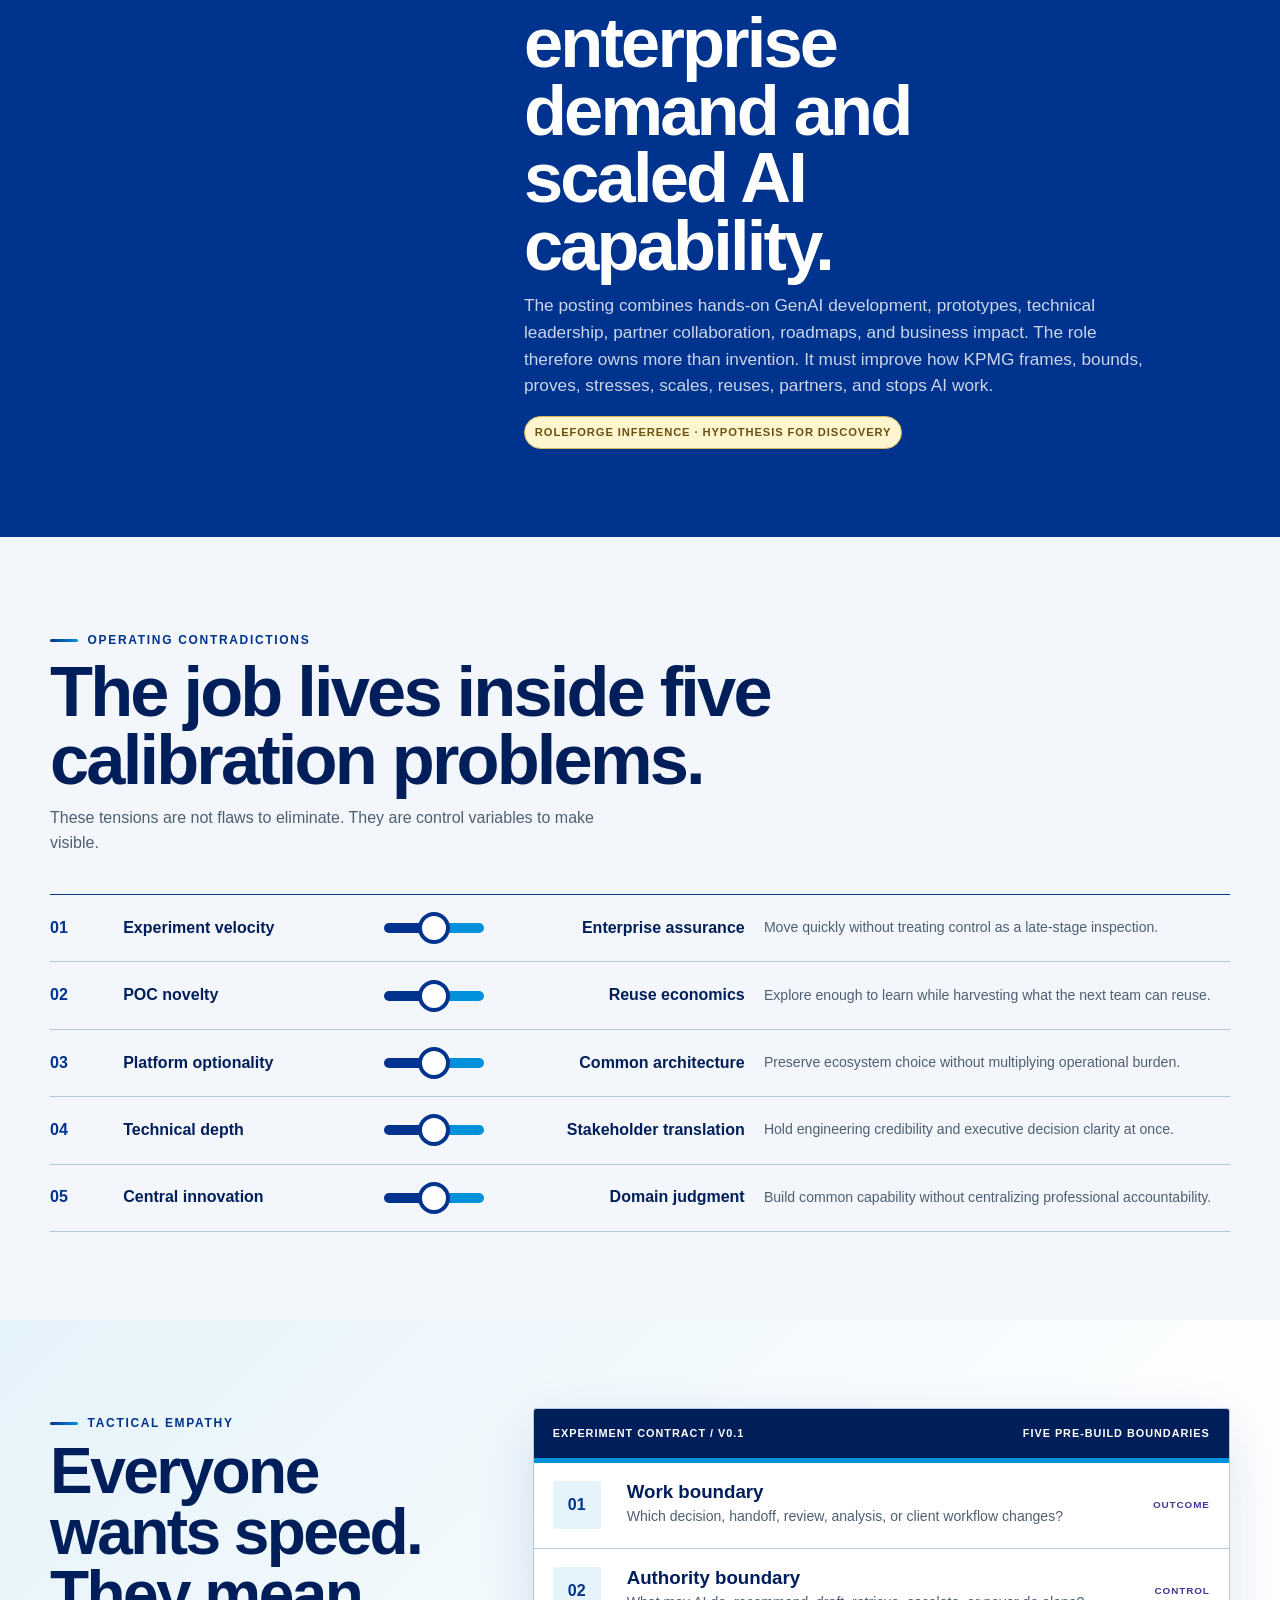
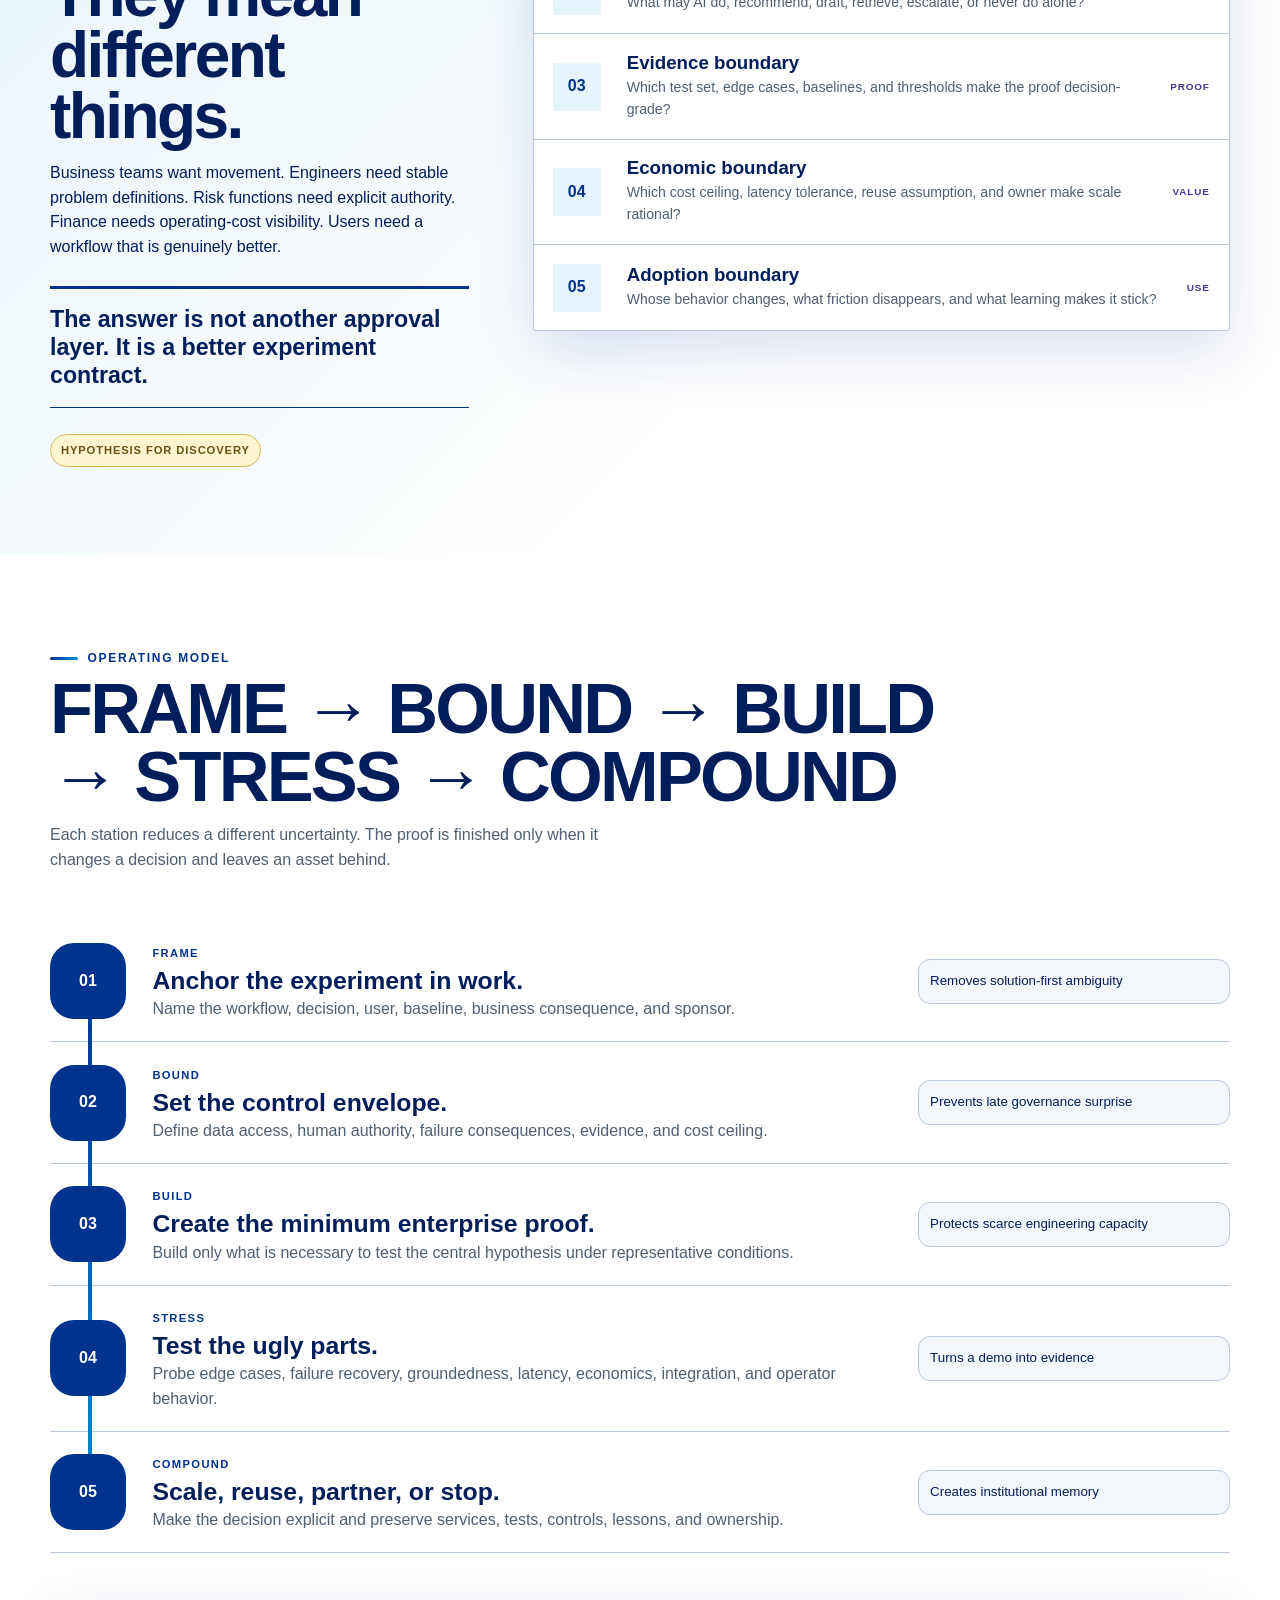
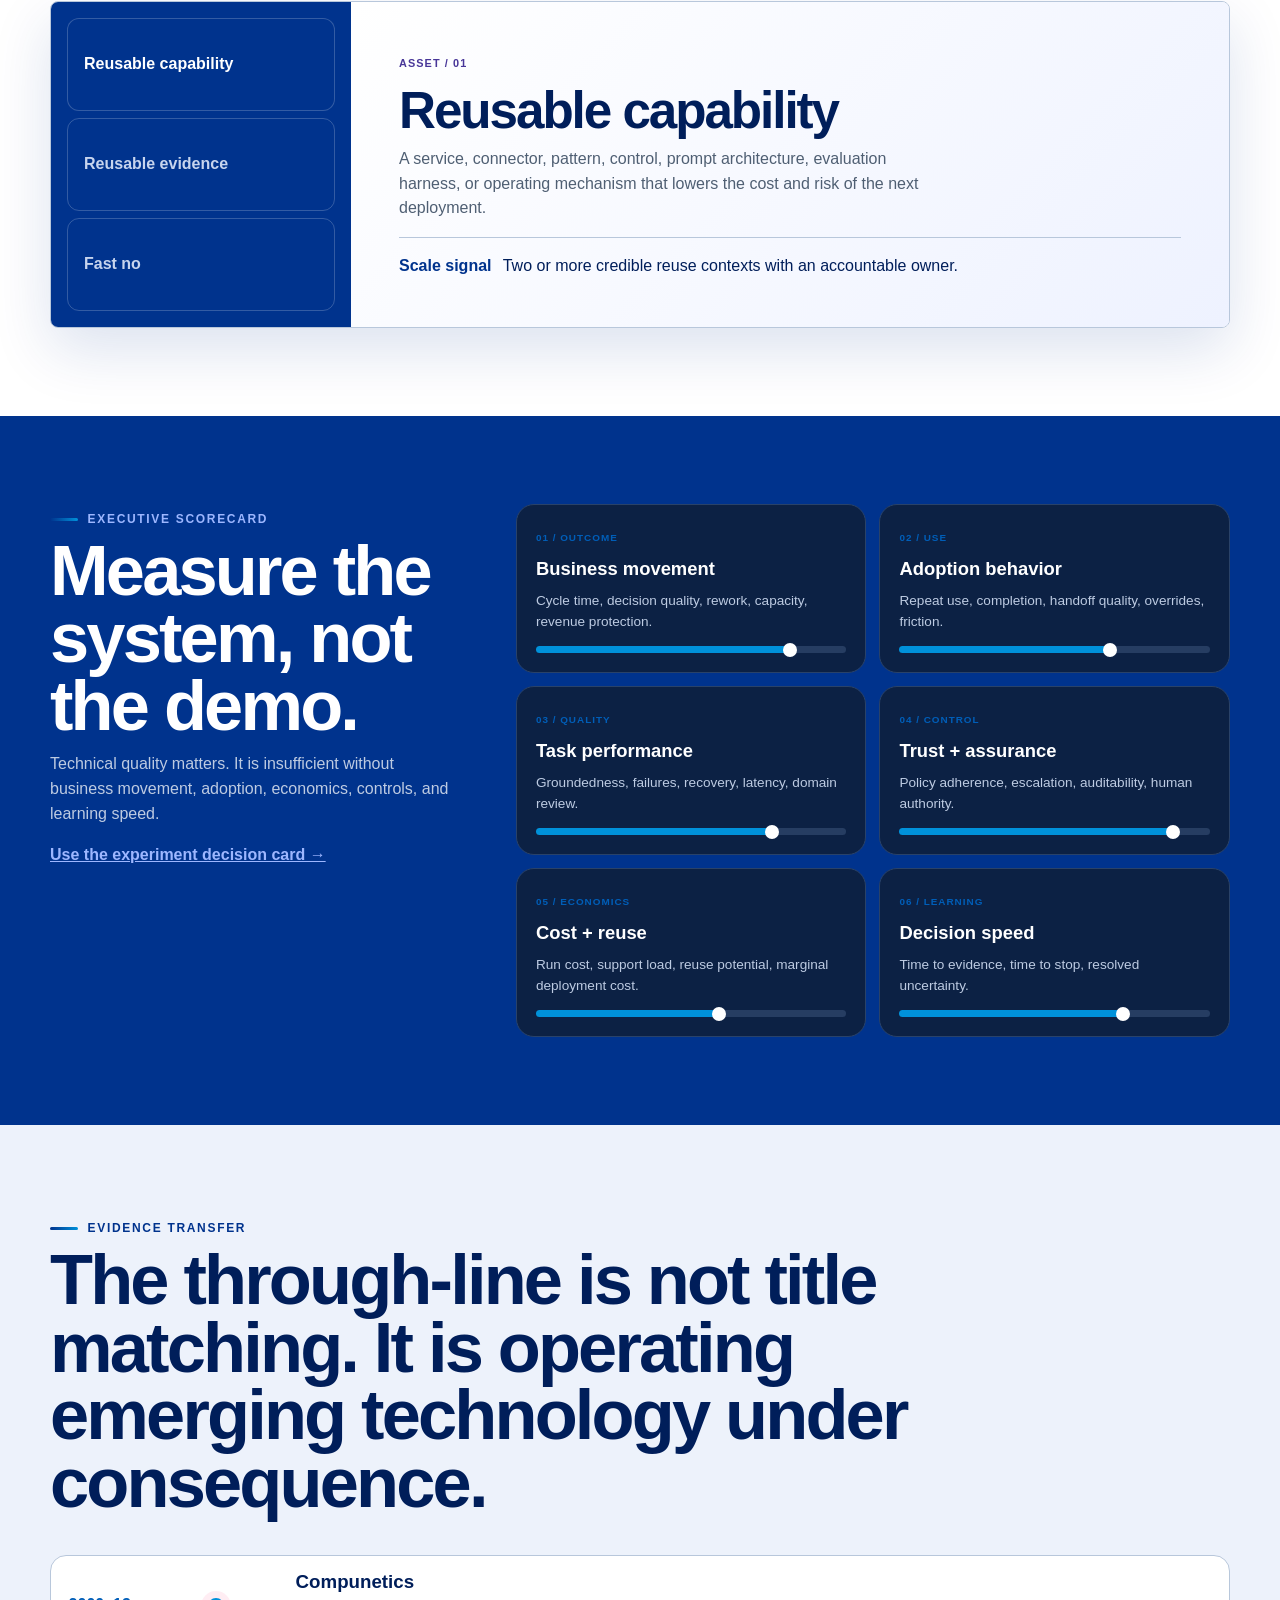
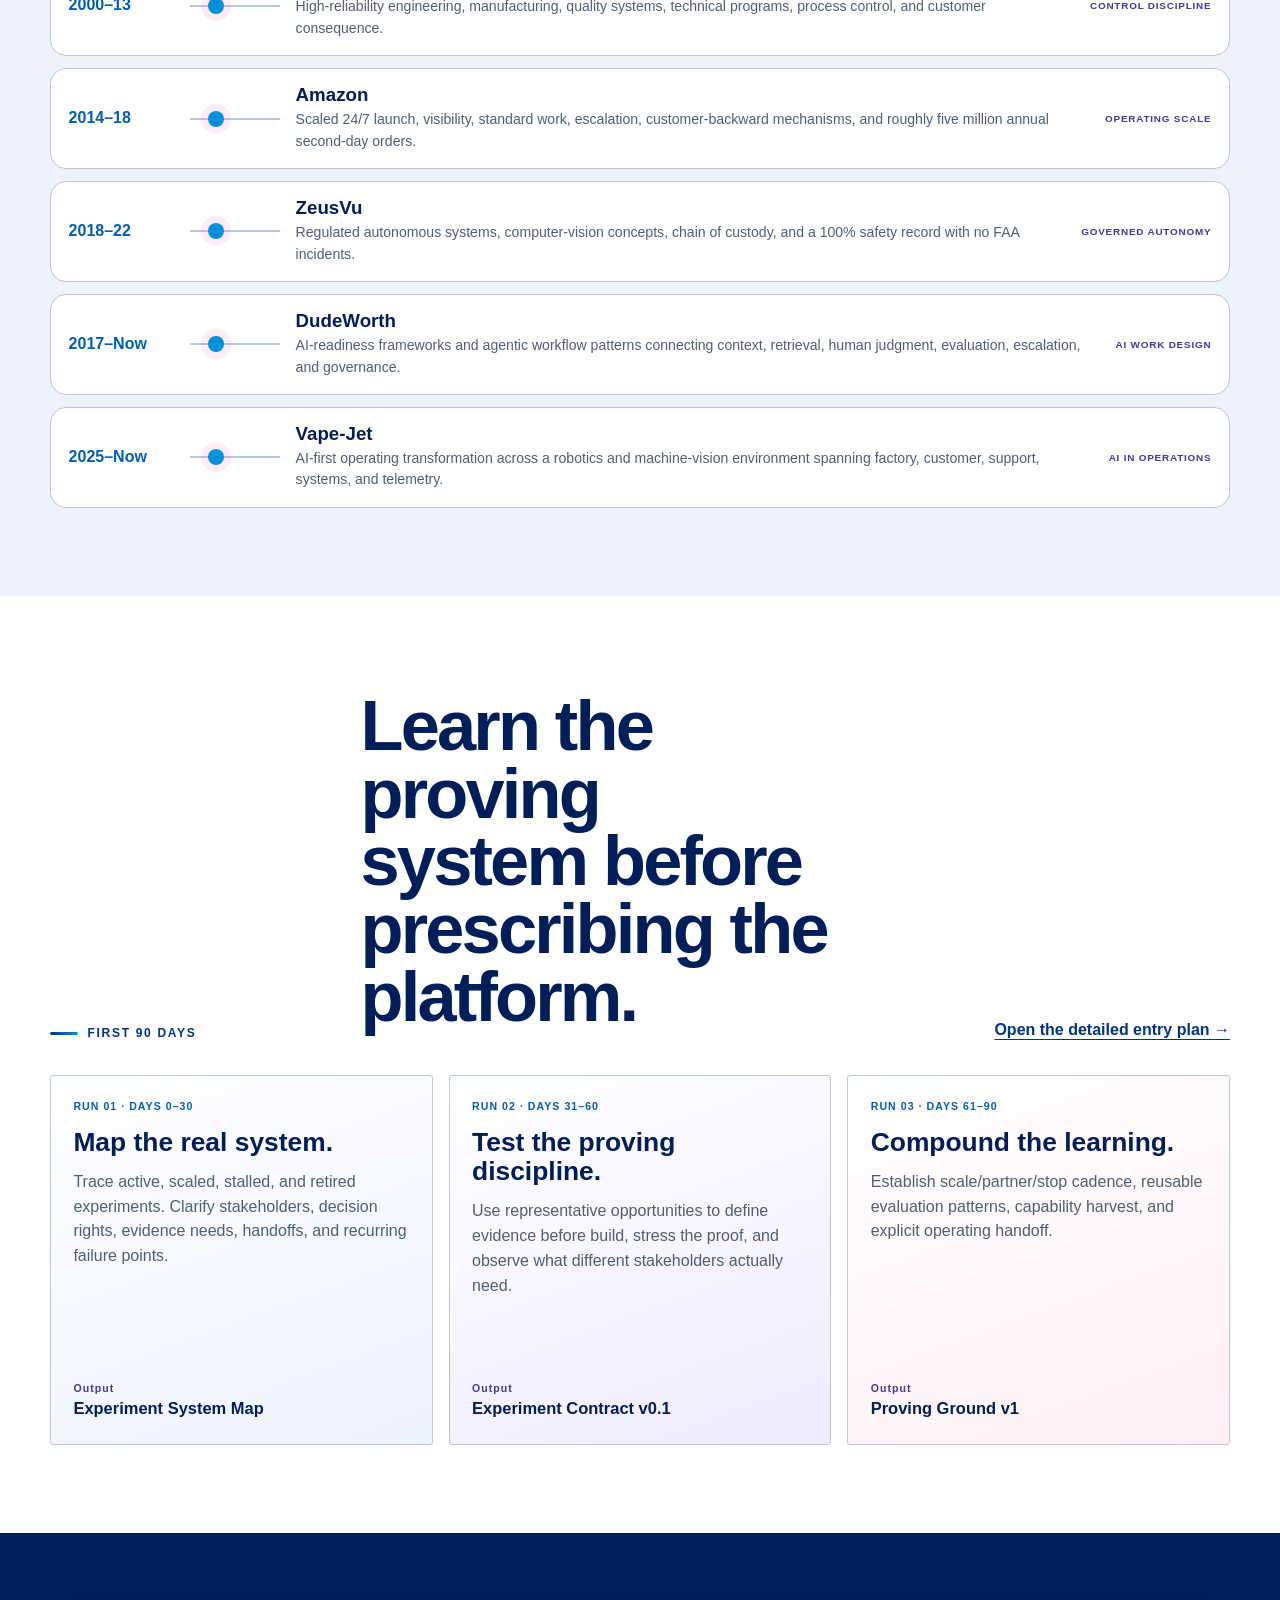
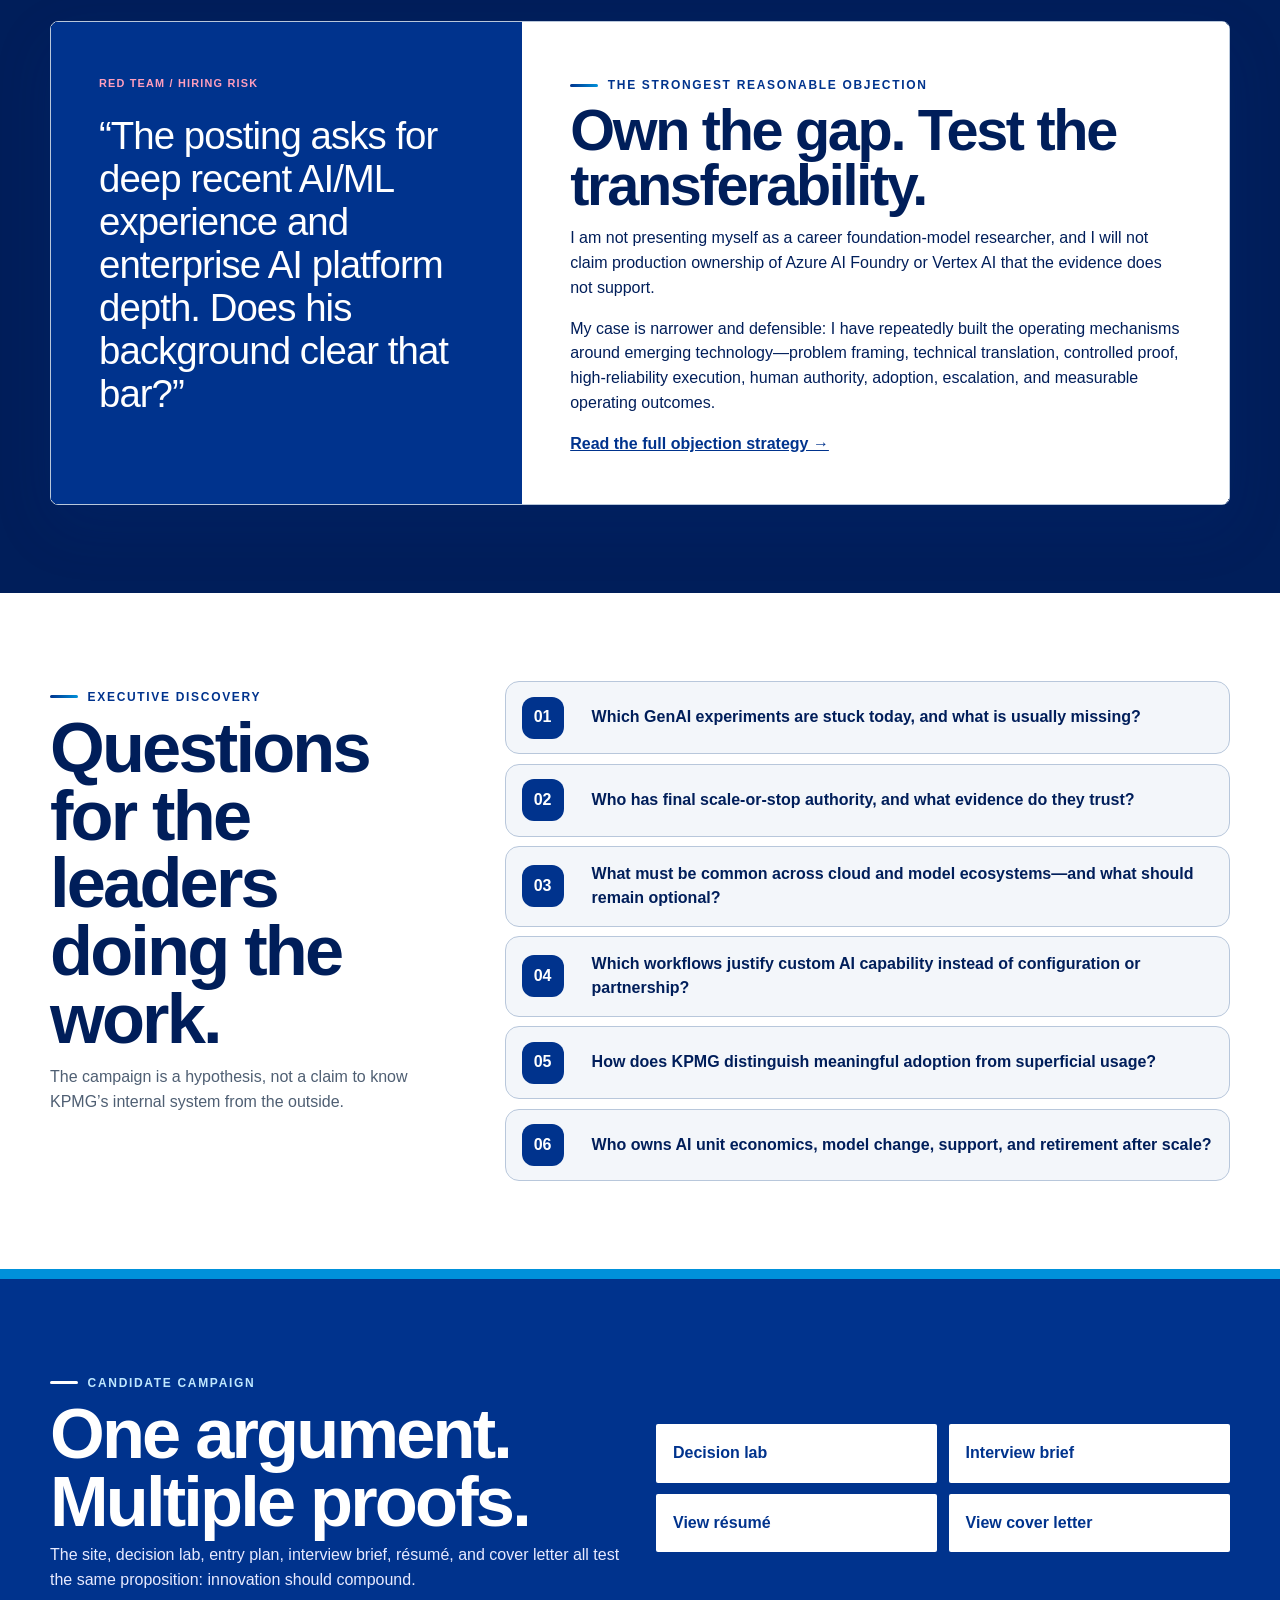
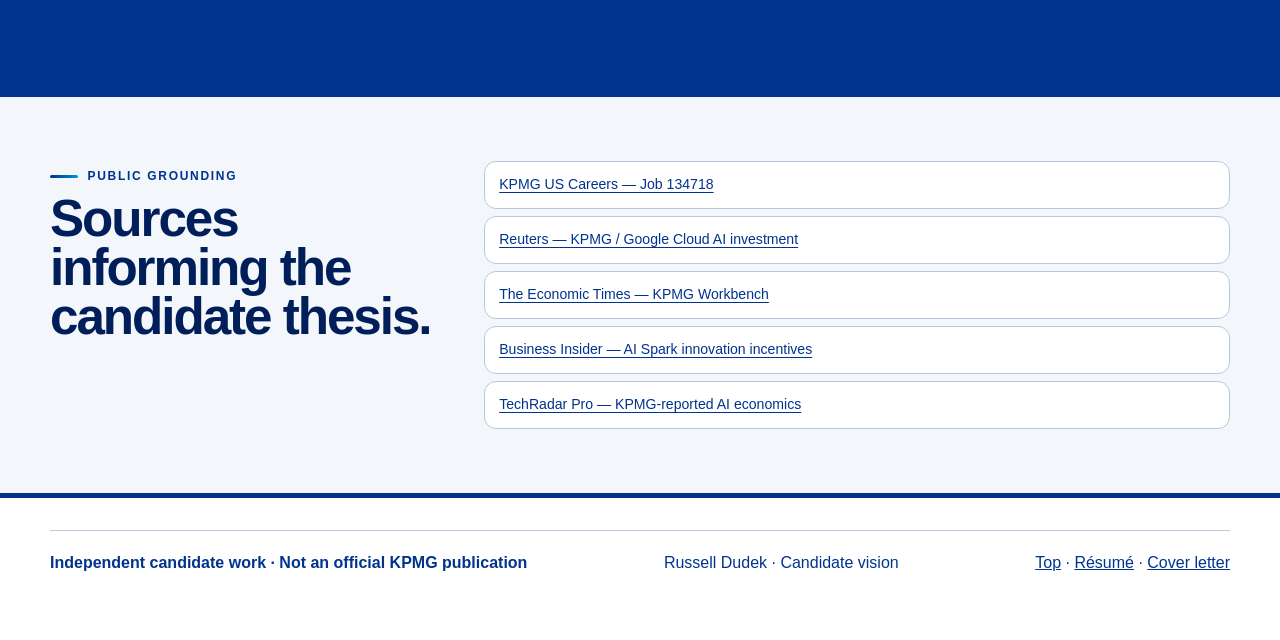
==== commit 894127eb: "Finalize KPMG full-site QA and downloadable PDFs" ====
--- a/index.html
+++ b/index.html
@@ -1,4 +1,5 @@
 <!DOCTYPE html>
+
 <html lang="en">
 <head>
 <meta charset="utf-8"/>
@@ -14,14 +15,10 @@
 <link href="styles.css" rel="stylesheet"/>
 <link href="brand-tokens.css" rel="stylesheet"/>
 <link href="brand-fidelity.css" rel="stylesheet"/>
-</head>
+<link href="site-qa.css" rel="stylesheet"/></head>
 <body class="kpmg-brand">
 <a class="skip-link" href="#main">Skip to content</a>
-<nav aria-label="Campaign navigation" class="site-nav">
-<a aria-label="KPMG Technology Innovation candidate vision by Russell Dudek" class="brand" href="index.html"><img alt="KPMG" class="kpmg-nav-logo" src="assets/brand/kpmg-logo.svg"/><span><strong>Candidate vision</strong><small>Technology Innovation · Russell Dudek</small></span></a>
-<button aria-controls="primary-nav" aria-expanded="false" class="nav-toggle" type="button"><span>Menu</span><i aria-hidden="true"></i></button>
-<div class="nav-links" id="primary-nav"><a href="#system">System</a><a href="decision-lab.html">Decision lab</a><a href="90-day-plan.html">90-day plan</a><a href="interview-brief.html">Interview brief</a><a href="resume.html">Resume</a><a href="cover-letter.html">Cover letter</a></div>
-</nav>
+<nav aria-label="Campaign navigation" class="site-nav"><a aria-label="Russell Dudek KPMG Technology Innovation candidate campaign" class="candidate-nav-brand" href="index.html"><strong>Russell Dudek</strong><small>KPMG Technology Innovation candidate campaign</small></a><button aria-controls="primary-nav" aria-expanded="false" class="nav-toggle" type="button"><span>Menu</span><i aria-hidden="true"></i></button><div class="nav-links" id="primary-nav"><a aria-current="page" href="index.html">Vision</a><a href="decision-lab.html">Decision lab</a><a href="90-day-plan.html">90-day plan</a><a href="interview-brief.html">Interview brief</a><a href="resume.html">Resume</a><a href="cover-letter.html">Cover letter</a></div></nav>
 <main id="main">
 <header class="hero">
 <div class="hero-grid shell">
@@ -33,11 +30,11 @@
 <div class="hero-actions"><a class="btn btn-primary" href="decision-lab.html">Run the decision lab</a><a class="btn btn-secondary" href="#system">Inspect the operating model</a></div>
 <div class="hero-thesis"><span>Candidate thesis</span><strong>Innovation compounds when experimentation becomes institutional memory.</strong></div>
 </div>
-<section aria-labelledby="rig-title" class="proving-rig" data-proof-rig>
-<div class="rig-topline"><span id="rig-title">GenAI Proving Ground</span><span aria-live="polite" class="rig-status" data-rig-status>Ready for a proof cycle</span></div>
+<section aria-labelledby="rig-title" class="proving-rig" data-proof-rig="">
+<div class="rig-topline"><span id="rig-title">GenAI Proving Ground</span><span aria-live="polite" class="rig-status" data-rig-status="">Ready for a proof cycle</span></div>
 <div class="rig-window">
 <div aria-hidden="true" class="calibration-grid"></div>
-<div aria-hidden="true" class="rig-track"><span class="track-line"></span><span class="specimen" data-specimen><i></i></span></div>
+<div aria-hidden="true" class="rig-track"><span class="track-line"></span><span class="specimen" data-specimen=""><i></i></span></div>
 <ol aria-label="Experiment-to-scale sequence" class="rig-stations">
 <li data-rig-stage="0"><b>01</b><span>FRAME</span><small>Work + outcome</small></li>
 <li data-rig-stage="1"><b>02</b><span>BOUND</span><small>Authority + risk</small></li>
@@ -48,7 +45,7 @@
 <div aria-hidden="true" class="rig-trace"><span></span><i></i></div>
 <div aria-label="Valid experiment outputs" class="asset-bins"><div data-asset-bin="capability"><small>Asset 01</small><strong>Reusable capability</strong><span></span></div><div data-asset-bin="evidence"><small>Asset 02</small><strong>Reusable evidence</strong><span></span></div><div data-asset-bin="stop"><small>Asset 03</small><strong>Fast no</strong><span></span></div></div>
 </div>
-<button class="rig-run" data-rig-run type="button">Run one proof cycle <span aria-hidden="true">→</span></button>
+<button class="rig-run" data-rig-run="" type="button">Run one proof cycle <span aria-hidden="true">→</span></button>
 </section>
 </div>
 <div aria-label="Current KPMG AI operating signals" class="moment-band shell">
@@ -61,7 +58,7 @@
 <section aria-labelledby="mandate-title" class="mandate-section"><div class="shell mandate-grid"><div class="mandate-label"><span>Nominal title</span><strong>Associate Director,<br/>Technology Innovation</strong></div><div class="mandate-claim"><span class="eyebrow">The mandate under the title</span><h2 id="mandate-title">Build the discipline between enterprise demand and scaled AI capability.</h2><p>The posting combines hands-on GenAI development, prototypes, technical leadership, partner collaboration, roadmaps, and business impact. The role therefore owns more than invention. It must improve how KPMG frames, bounds, proves, stresses, scales, reuses, partners, and stops AI work.</p><span class="hypothesis">RoleForge inference · hypothesis for discovery</span></div></div></section>
 <section aria-labelledby="tensions-title" class="tensions-section"><div class="shell"><div class="section-kicker"><span class="eyebrow">Operating contradictions</span><h2 id="tensions-title">The job lives inside five calibration problems.</h2><p>These tensions are not flaws to eliminate. They are control variables to make visible.</p></div><div class="balance-board"><article><span>01</span><div><b>Experiment velocity</b><i></i><b>Enterprise assurance</b></div><p>Move quickly without treating control as a late-stage inspection.</p></article><article><span>02</span><div><b>POC novelty</b><i></i><b>Reuse economics</b></div><p>Explore enough to learn while harvesting what the next team can reuse.</p></article><article><span>03</span><div><b>Platform optionality</b><i></i><b>Common architecture</b></div><p>Preserve ecosystem choice without multiplying operational burden.</p></article><article><span>04</span><div><b>Technical depth</b><i></i><b>Stakeholder translation</b></div><p>Hold engineering credibility and executive decision clarity at once.</p></article><article><span>05</span><div><b>Central innovation</b><i></i><b>Domain judgment</b></div><p>Build common capability without centralizing professional accountability.</p></article></div></div></section>
 <section aria-labelledby="boundary-title" class="boundary-section"><div class="shell boundary-layout"><div class="boundary-intro"><span class="eyebrow">Tactical empathy</span><h2 id="boundary-title">Everyone wants speed. They mean different things.</h2><p>Business teams want movement. Engineers need stable problem definitions. Risk functions need explicit authority. Finance needs operating-cost visibility. Users need a workflow that is genuinely better.</p><blockquote>The answer is not another approval layer. It is a better experiment contract.</blockquote><span class="hypothesis">Hypothesis for discovery</span></div><div aria-label="Five boundaries to define before build" class="boundary-sheet"><div class="sheet-head"><span>Experiment Contract / v0.1</span><span>Five pre-build boundaries</span></div><article><b>01</b><div><h3>Work boundary</h3><p>Which decision, handoff, review, analysis, or client workflow changes?</p></div><span>OUTCOME</span></article><article><b>02</b><div><h3>Authority boundary</h3><p>What may AI do, recommend, draft, retrieve, escalate, or never do alone?</p></div><span>CONTROL</span></article><article><b>03</b><div><h3>Evidence boundary</h3><p>Which test set, edge cases, baselines, and thresholds make the proof decision-grade?</p></div><span>PROOF</span></article><article><b>04</b><div><h3>Economic boundary</h3><p>Which cost ceiling, latency tolerance, reuse assumption, and owner make scale rational?</p></div><span>VALUE</span></article><article><b>05</b><div><h3>Adoption boundary</h3><p>Whose behavior changes, what friction disappears, and what learning makes it stick?</p></div><span>USE</span></article></div></div></section>
-<section aria-labelledby="system-title" class="system-section" id="system"><div class="shell"><div class="system-heading"><span class="eyebrow">Operating model</span><h2 id="system-title">FRAME → BOUND → BUILD → STRESS → COMPOUND</h2><p>Each station reduces a different uncertainty. The proof is finished only when it changes a decision and leaves an asset behind.</p></div><div class="system-log"><div aria-hidden="true" class="system-line"><span data-system-progress></span></div><article><b>01</b><div><span>FRAME</span><h3>Anchor the experiment in work.</h3><p>Name the workflow, decision, user, baseline, business consequence, and sponsor.</p></div><small>Removes solution-first ambiguity</small></article><article><b>02</b><div><span>BOUND</span><h3>Set the control envelope.</h3><p>Define data access, human authority, failure consequences, evidence, and cost ceiling.</p></div><small>Prevents late governance surprise</small></article><article><b>03</b><div><span>BUILD</span><h3>Create the minimum enterprise proof.</h3><p>Build only what is necessary to test the central hypothesis under representative conditions.</p></div><small>Protects scarce engineering capacity</small></article><article><b>04</b><div><span>STRESS</span><h3>Test the ugly parts.</h3><p>Probe edge cases, failure recovery, groundedness, latency, economics, integration, and operator behavior.</p></div><small>Turns a demo into evidence</small></article><article><b>05</b><div><span>COMPOUND</span><h3>Scale, reuse, partner, or stop.</h3><p>Make the decision explicit and preserve services, tests, controls, lessons, and ownership.</p></div><small>Creates institutional memory</small></article></div><div class="outcome-console" data-outcome-console><div aria-label="Valid experiment outputs" class="outcome-tabs" role="tablist"><button aria-selected="true" data-outcome="capability" role="tab">Reusable capability</button><button aria-selected="false" data-outcome="evidence" role="tab">Reusable evidence</button><button aria-selected="false" data-outcome="stop" role="tab">Fast no</button></div><div class="outcome-display" role="tabpanel" tabindex="0"><span data-outcome-code>ASSET / 01</span><h3 data-outcome-title>Reusable capability</h3><p data-outcome-copy>A service, connector, pattern, control, prompt architecture, evaluation harness, or operating mechanism that lowers the cost and risk of the next deployment.</p><div data-outcome-proof><b>Scale signal</b><span>Two or more credible reuse contexts with an accountable owner.</span></div></div></div></div></section>
+<section aria-labelledby="system-title" class="system-section" id="system"><div class="shell"><div class="system-heading"><span class="eyebrow">Operating model</span><h2 id="system-title">FRAME → BOUND → BUILD → STRESS → COMPOUND</h2><p>Each station reduces a different uncertainty. The proof is finished only when it changes a decision and leaves an asset behind.</p></div><div class="system-log"><div aria-hidden="true" class="system-line"><span data-system-progress=""></span></div><article><b>01</b><div><span>FRAME</span><h3>Anchor the experiment in work.</h3><p>Name the workflow, decision, user, baseline, business consequence, and sponsor.</p></div><small>Removes solution-first ambiguity</small></article><article><b>02</b><div><span>BOUND</span><h3>Set the control envelope.</h3><p>Define data access, human authority, failure consequences, evidence, and cost ceiling.</p></div><small>Prevents late governance surprise</small></article><article><b>03</b><div><span>BUILD</span><h3>Create the minimum enterprise proof.</h3><p>Build only what is necessary to test the central hypothesis under representative conditions.</p></div><small>Protects scarce engineering capacity</small></article><article><b>04</b><div><span>STRESS</span><h3>Test the ugly parts.</h3><p>Probe edge cases, failure recovery, groundedness, latency, economics, integration, and operator behavior.</p></div><small>Turns a demo into evidence</small></article><article><b>05</b><div><span>COMPOUND</span><h3>Scale, reuse, partner, or stop.</h3><p>Make the decision explicit and preserve services, tests, controls, lessons, and ownership.</p></div><small>Creates institutional memory</small></article></div><div class="outcome-console" data-outcome-console=""><div aria-label="Valid experiment outputs" class="outcome-tabs" role="tablist"><button aria-selected="true" data-outcome="capability" role="tab">Reusable capability</button><button aria-selected="false" data-outcome="evidence" role="tab">Reusable evidence</button><button aria-selected="false" data-outcome="stop" role="tab">Fast no</button></div><div class="outcome-display" role="tabpanel" tabindex="0"><span data-outcome-code="">ASSET / 01</span><h3 data-outcome-title="">Reusable capability</h3><p data-outcome-copy="">A service, connector, pattern, control, prompt architecture, evaluation harness, or operating mechanism that lowers the cost and risk of the next deployment.</p><div data-outcome-proof=""><b>Scale signal</b><span>Two or more credible reuse contexts with an accountable owner.</span></div></div></div></div></section>
 <section aria-labelledby="scorecard-title" class="scorecard-section"><div class="shell scorecard-layout"><div class="scorecard-intro"><span class="eyebrow">Executive scorecard</span><h2 id="scorecard-title">Measure the system, not the demo.</h2><p>Technical quality matters. It is insufficient without business movement, adoption, economics, controls, and learning speed.</p><a href="decision-lab.html">Use the experiment decision card →</a></div><div class="instrument-panel"><article><span>01 / OUTCOME</span><strong>Business movement</strong><p>Cycle time, decision quality, rework, capacity, revenue protection.</p><i style="--level:82%"></i></article><article><span>02 / USE</span><strong>Adoption behavior</strong><p>Repeat use, completion, handoff quality, overrides, friction.</p><i style="--level:68%"></i></article><article><span>03 / QUALITY</span><strong>Task performance</strong><p>Groundedness, failures, recovery, latency, domain review.</p><i style="--level:76%"></i></article><article><span>04 / CONTROL</span><strong>Trust + assurance</strong><p>Policy adherence, escalation, auditability, human authority.</p><i style="--level:88%"></i></article><article><span>05 / ECONOMICS</span><strong>Cost + reuse</strong><p>Run cost, support load, reuse potential, marginal deployment cost.</p><i style="--level:59%"></i></article><article><span>06 / LEARNING</span><strong>Decision speed</strong><p>Time to evidence, time to stop, resolved uncertainty.</p><i style="--level:72%"></i></article></div></div></section>
 <section aria-labelledby="evidence-title" class="evidence-section"><div class="shell"><div class="section-kicker"><span class="eyebrow">Evidence transfer</span><h2 id="evidence-title">The through-line is not title matching. It is operating emerging technology under consequence.</h2></div><div class="evidence-traces"><article><span class="trace-year">2000–13</span><div class="trace-line"><i></i></div><div><h3>Compunetics</h3><p>High-reliability engineering, manufacturing, quality systems, technical programs, process control, and customer consequence.</p></div><b>CONTROL DISCIPLINE</b></article><article><span class="trace-year">2014–18</span><div class="trace-line"><i></i></div><div><h3>Amazon</h3><p>Scaled 24/7 launch, visibility, standard work, escalation, customer-backward mechanisms, and roughly five million annual second-day orders.</p></div><b>OPERATING SCALE</b></article><article><span class="trace-year">2018–22</span><div class="trace-line"><i></i></div><div><h3>ZeusVu</h3><p>Regulated autonomous systems, computer-vision concepts, chain of custody, and a 100% safety record with no FAA incidents.</p></div><b>GOVERNED AUTONOMY</b></article><article><span class="trace-year">2017–Now</span><div class="trace-line"><i></i></div><div><h3>DudeWorth</h3><p>AI-readiness frameworks and agentic workflow patterns connecting context, retrieval, human judgment, evaluation, escalation, and governance.</p></div><b>AI WORK DESIGN</b></article><article><span class="trace-year">2025–Now</span><div class="trace-line"><i></i></div><div><h3>Vape-Jet</h3><p>AI-first operating transformation across a robotics and machine-vision environment spanning factory, customer, support, systems, and telemetry.</p></div><b>AI IN OPERATIONS</b></article></div></div></section>
 <section aria-labelledby="entry-title" class="entry-section"><div class="shell"><div class="entry-heading"><span class="eyebrow">First 90 days</span><h2 id="entry-title">Learn the proving system before prescribing the platform.</h2><a class="text-link" href="90-day-plan.html">Open the detailed entry plan →</a></div><div class="entry-runs"><article><span>RUN 01 · DAYS 0–30</span><h3>Map the real system.</h3><p>Trace active, scaled, stalled, and retired experiments. Clarify stakeholders, decision rights, evidence needs, handoffs, and recurring failure points.</p><b>Output</b><strong>Experiment System Map</strong></article><article><span>RUN 02 · DAYS 31–60</span><h3>Test the proving discipline.</h3><p>Use representative opportunities to define evidence before build, stress the proof, and observe what different stakeholders actually need.</p><b>Output</b><strong>Experiment Contract v0.1</strong></article><article><span>RUN 03 · DAYS 61–90</span><h3>Compound the learning.</h3><p>Establish scale/partner/stop cadence, reusable evaluation patterns, capability harvest, and explicit operating handoff.</p><b>Output</b><strong>Proving Ground v1</strong></article></div></div></section>
@@ -71,6 +68,6 @@
 <section aria-labelledby="sources-title" class="sources-section"><div class="shell sources-grid"><div><span class="eyebrow">Public grounding</span><h2 id="sources-title">Sources informing the candidate thesis.</h2></div><div class="source-list"><a href="https://www.kpmguscareers.com/jobdetail/?jobId=134718-B&amp;srcCat=Job+Boards&amp;specSrc=LinkedIn">KPMG US Careers — Job 134718</a><a href="https://www.reuters.com/technology/artificial-intelligence/kpmg-spend-100-million-ai-partnership-with-google-cloud-2024-11-20/">Reuters — KPMG / Google Cloud AI investment</a><a href="https://economictimes.indiatimes.com/tech/artificial-intelligence/kpmg-launches-multi-agent-ai-platform-workbench/articleshow/121930608.cms">The Economic Times — KPMG Workbench</a><a href="https://www.businessinsider.com/kpmg-ai-spark-awards-cash-prizes-for-employee-ai-innovation-2026-3">Business Insider — AI Spark innovation incentives</a><a href="https://www.techradar.com/pro/were-seeing-a-clear-divide-many-business-leaders-admit-they-only-have-a-limited-understanding-of-ai-budgets">TechRadar Pro — KPMG-reported AI economics</a></div></div></section>
 </main>
 <footer class="site-footer"><div class="shell"><span class="independent-note">Independent candidate work · Not an official KPMG publication</span><span>Russell Dudek · Candidate vision</span><span><a href="index.html">Top</a> · <a href="resume.html">Résumé</a> · <a href="cover-letter.html">Cover letter</a></span></div></footer>
-<script defer src="app.js"></script>
+<script defer="" src="app.js"></script>
 </body>
 </html>
--- a/site-qa.css
+++ b/site-qa.css
@@ -0,0 +1,39 @@
+/* Full-site QA corrections: one employer lockup per page, consistent navigation, resilient responsive behavior. */
+.site-nav{min-height:64px}
+.site-nav .candidate-nav-brand{display:grid;gap:.05rem;min-width:0;text-decoration:none;color:var(--brand-primary,#00338D);line-height:1.05}
+.site-nav .candidate-nav-brand strong{font-size:.82rem;letter-spacing:.12em;text-transform:uppercase}
+.site-nav .candidate-nav-brand small{font-size:.68rem;color:#45566d;letter-spacing:.025em}
+.site-nav .candidate-nav-brand::before{content:"";display:block;width:42px;height:4px;margin-bottom:.35rem;background:linear-gradient(90deg,var(--brand-primary,#00338D) 0 56%,var(--brand-accent,#0091DA) 56%)}
+.site-nav .nav-links a[aria-current="page"]{background:var(--brand-primary,#00338D);color:#fff}
+.site-nav .nav-links a[aria-current="page"]:hover{background:var(--brand-dark,#001E5A)}
+.lab-page{padding-top:3.25rem}
+.lab-hero .artifact-lockup{grid-template-columns:108px 1fr;width:min(560px,100%);margin:0 0 1.35rem;padding:.8rem 1rem;box-shadow:0 12px 32px rgba(0,51,141,.12);border-left-width:6px}
+.lab-hero .artifact-lockup img{width:104px;height:54px}
+.lab-hero .artifact-lockup strong{font-size:1rem}
+.site-footer .shell,.site-footer .footer-grid{gap:.75rem 1.25rem;flex-wrap:wrap}
+[id]{scroll-margin-top:88px}
+@media(max-width:900px){.site-nav{align-items:center;flex-wrap:wrap}.site-nav .nav-toggle{display:flex;align-items:center;gap:.55rem}.site-nav .nav-links{display:none;position:absolute;top:100%;left:1rem;right:1rem;padding:.7rem;background:#fff;border:1px solid var(--line);border-radius:4px;box-shadow:var(--shadow);z-index:100}.site-nav .nav-links.is-open{display:grid;grid-template-columns:repeat(2,minmax(0,1fr))}.site-nav .nav-links a{padding:.72rem}.site-nav .candidate-nav-brand small{display:block}.lab-page{padding-top:2.4rem}}
+@media(max-width:560px){.site-nav .candidate-nav-brand small{font-size:.63rem}.site-nav .nav-links.is-open{grid-template-columns:1fr}.lab-hero .artifact-lockup{grid-template-columns:1fr;gap:.35rem}.lab-hero .artifact-lockup img{width:96px;height:48px}}
+@media print{.site-nav,.nav-toggle{display:none!important}}
+/* Override legacy document-route mobile navigation so the menu has one state model. */
+@media(max-width:900px){
+  body.kpmg-brand .site-nav .nav-links,
+  body.doc-body .site-nav .nav-links,
+  body.report-body .site-nav .nav-links{display:none;position:absolute;top:100%;left:1rem;right:1rem;width:auto;padding:.7rem;background:#fff;border:1px solid var(--line);border-radius:4px;box-shadow:var(--shadow);z-index:100;overflow:visible;flex-wrap:initial}
+  body.kpmg-brand .site-nav .nav-links.is-open,
+  body.doc-body .site-nav .nav-links.is-open,
+  body.report-body .site-nav .nav-links.is-open{display:grid;grid-template-columns:repeat(2,minmax(0,1fr))}
+  body.kpmg-brand .site-nav .nav-links a,
+  body.doc-body .site-nav .nav-links a,
+  body.report-body .site-nav .nav-links a{white-space:normal;background:transparent;border:0}
+}
+@media(max-width:560px){
+  body.kpmg-brand .site-nav .nav-links.is-open,
+  body.doc-body .site-nav .nav-links.is-open,
+  body.report-body .site-nav .nav-links.is-open{grid-template-columns:1fr}
+}
+@media(max-width:900px){
+  body.kpmg-brand .site-nav .nav-links a[aria-current="page"],
+  body.doc-body .site-nav .nav-links a[aria-current="page"],
+  body.report-body .site-nav .nav-links a[aria-current="page"]{background:var(--brand-primary,#00338D)!important;color:#fff!important}
+}
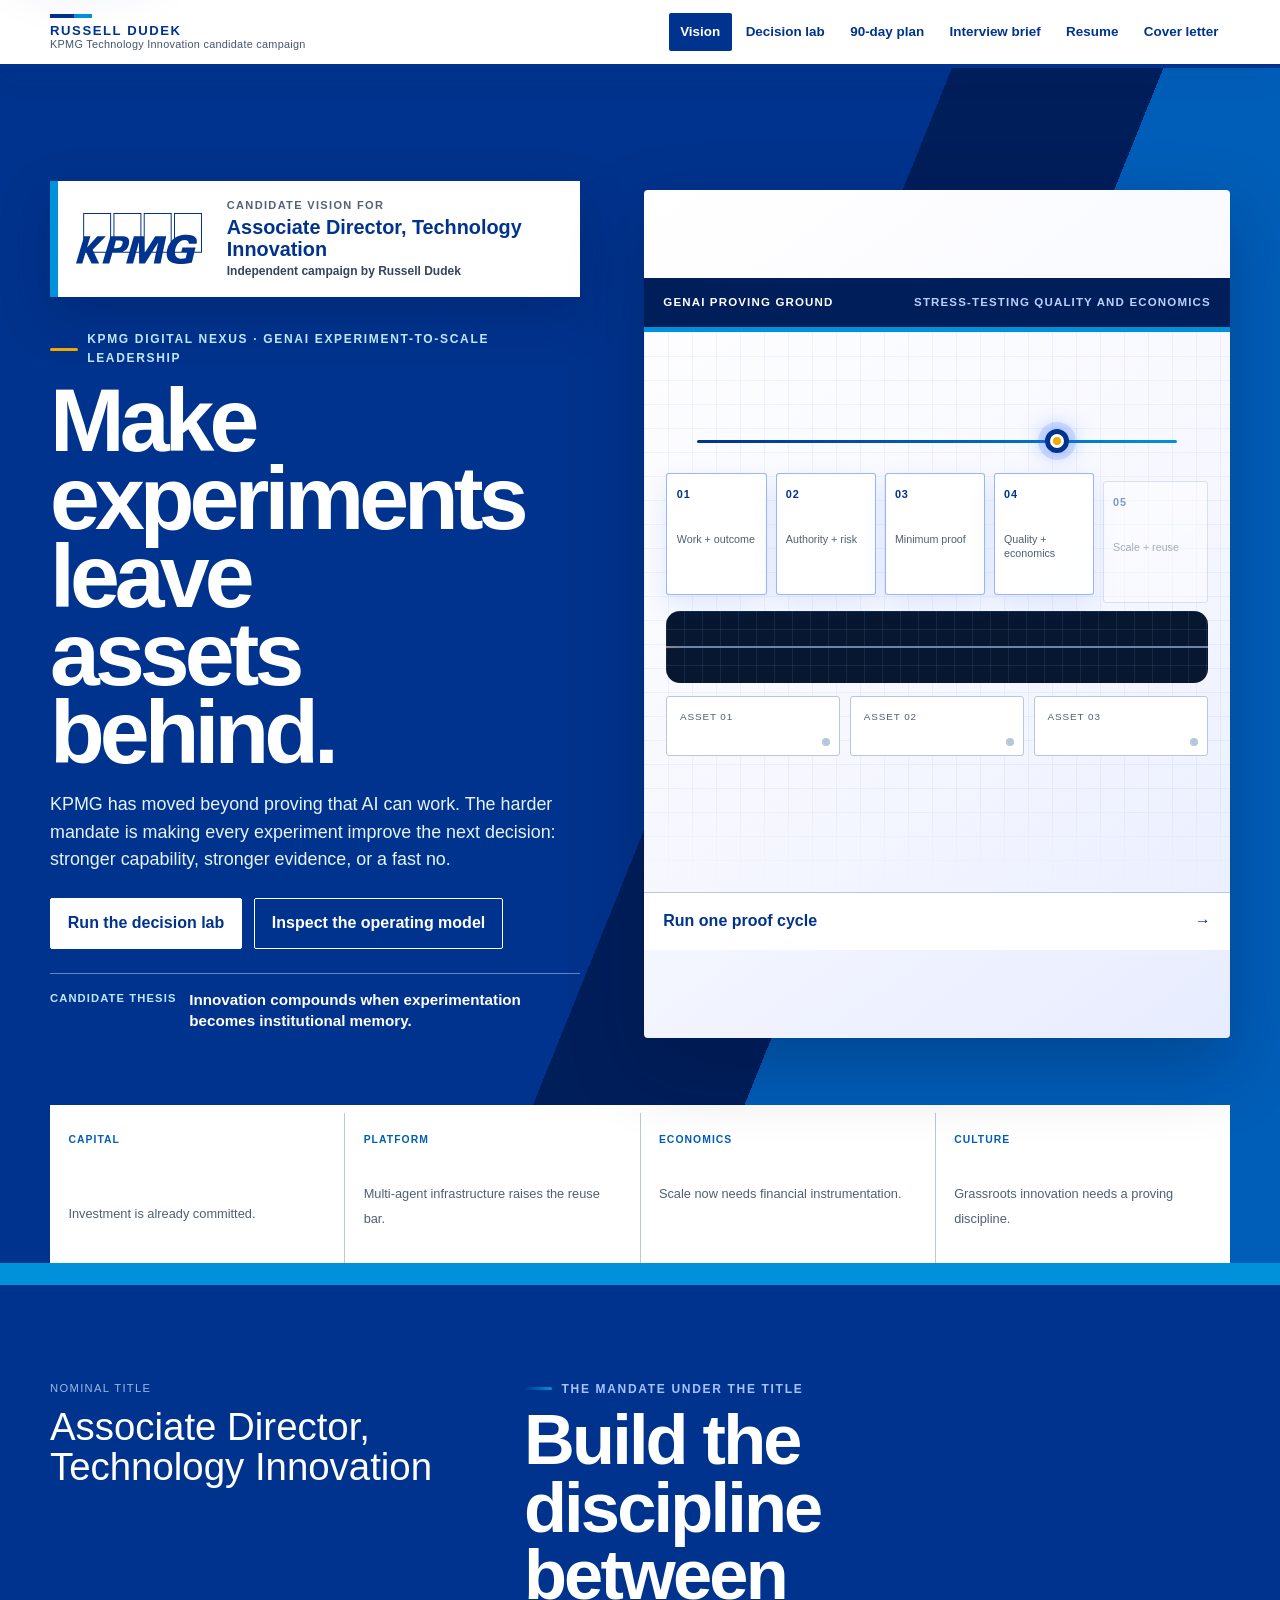
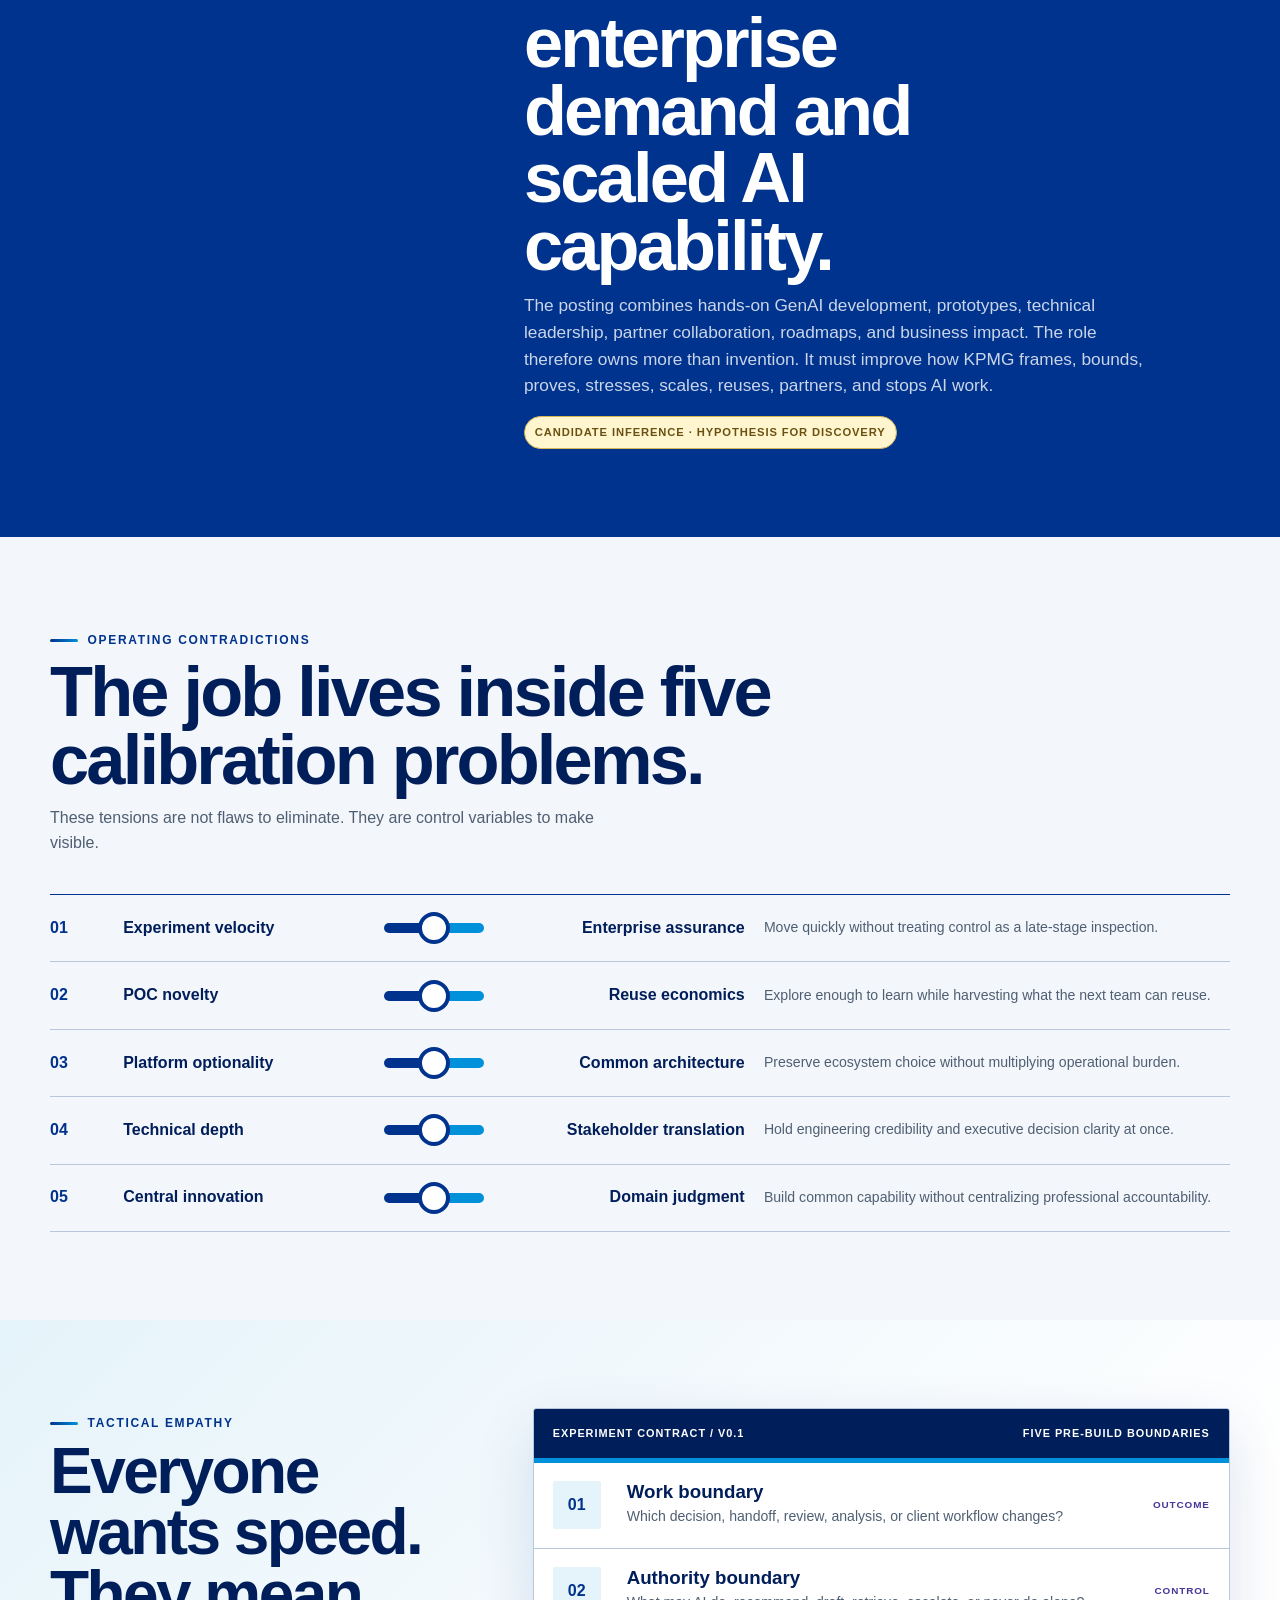
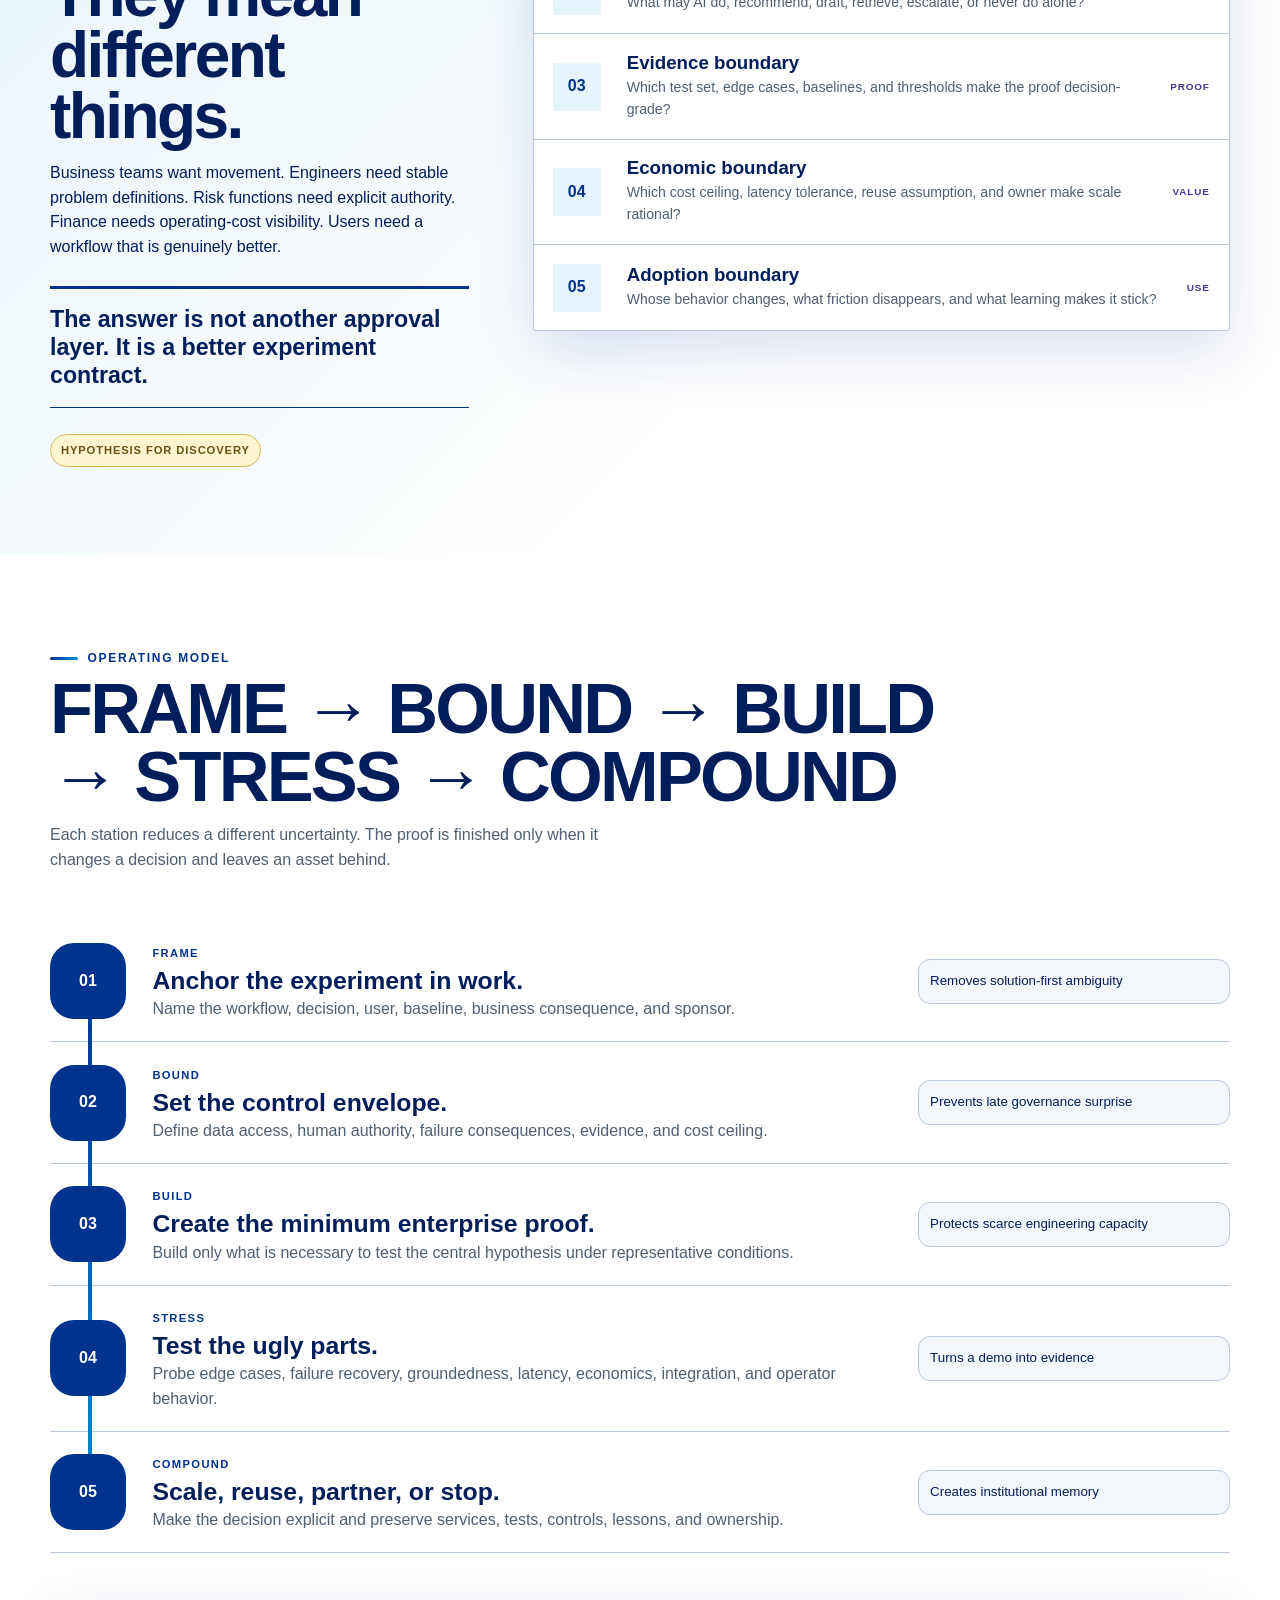
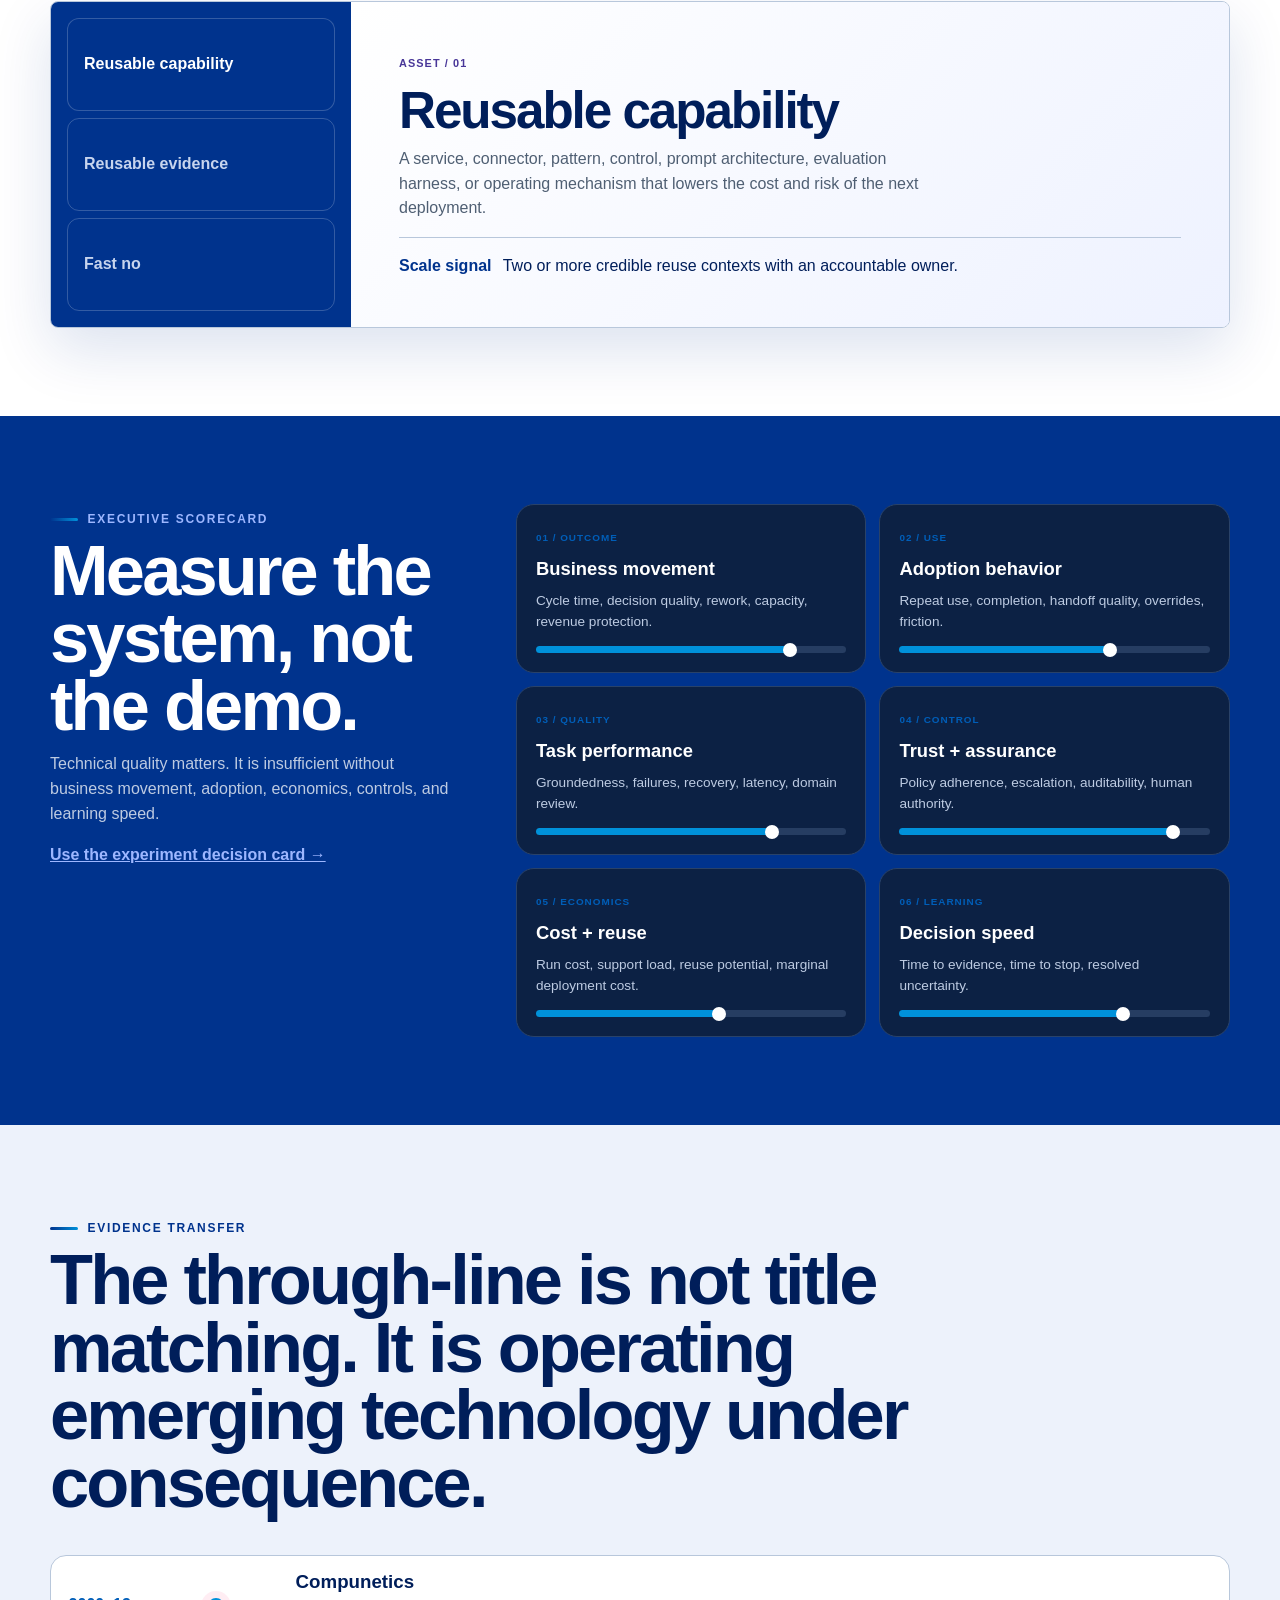
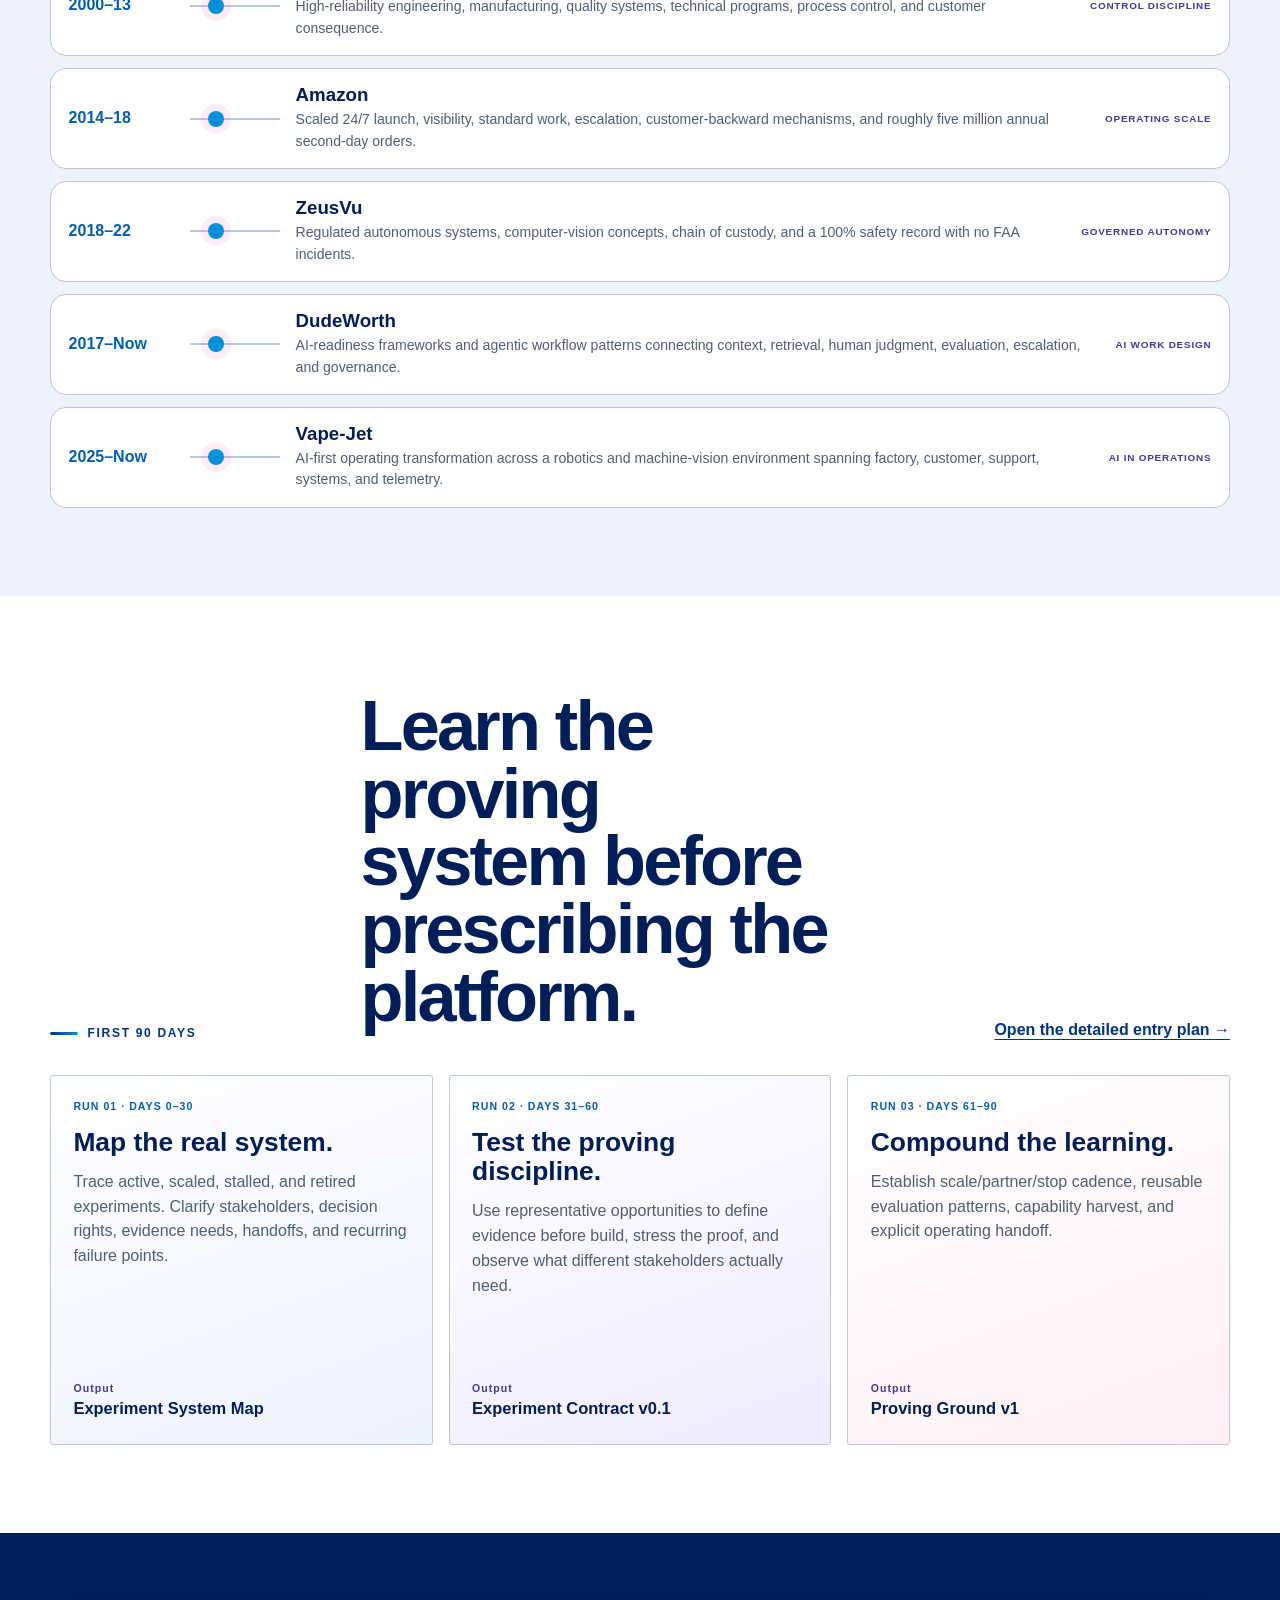
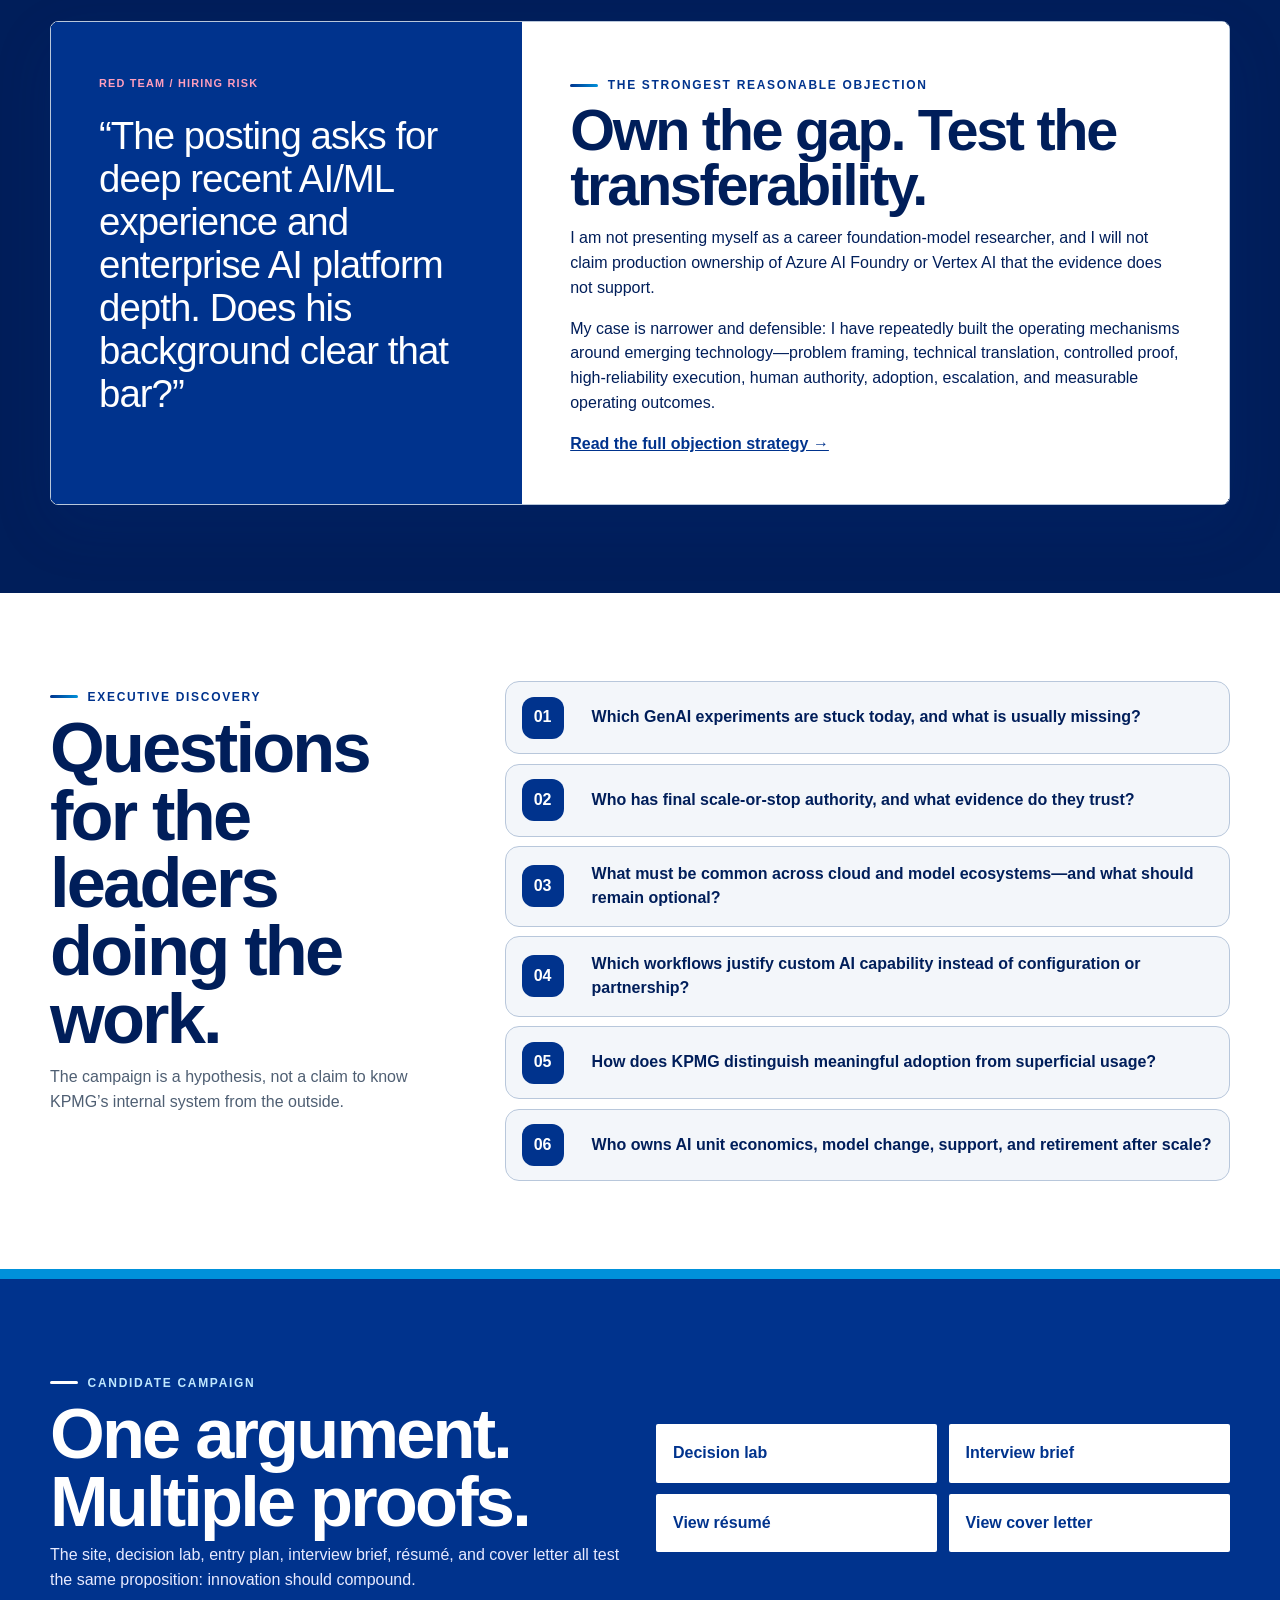
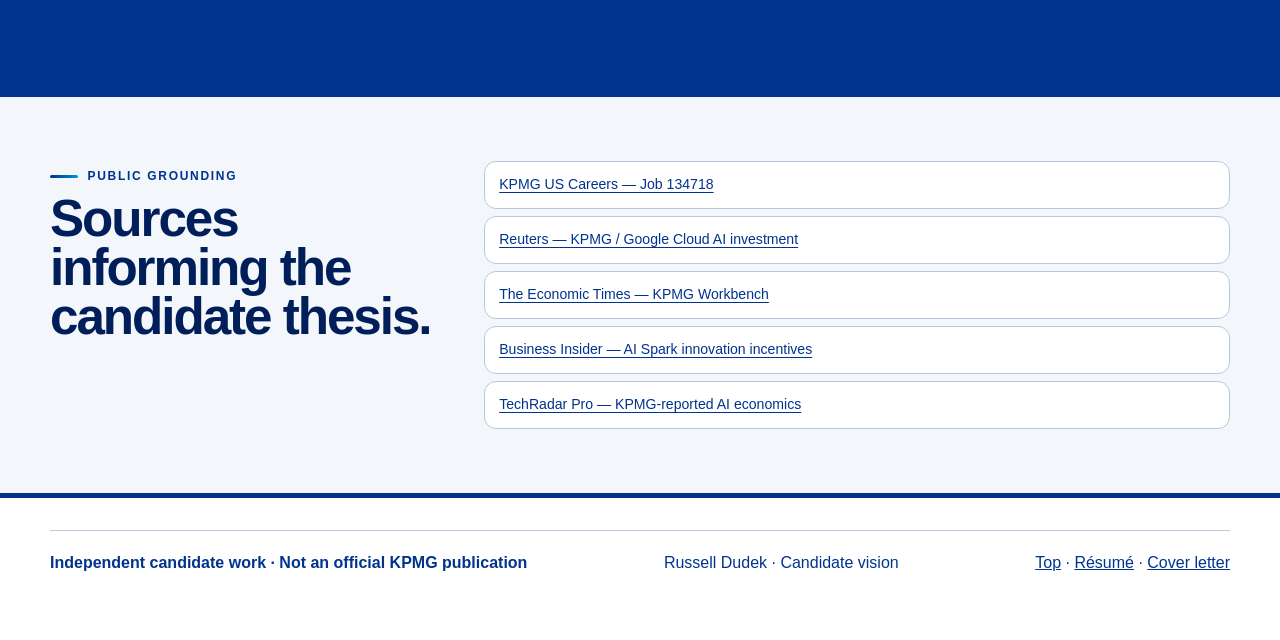
==== commit f91fac2f: "Record candidate-facing confidentiality audit" ====
--- a/index.html
+++ b/index.html
@@ -5,11 +5,11 @@
 <meta charset="utf-8"/>
 <meta content="width=device-width, initial-scale=1" name="viewport"/>
 <meta content="Russell Dudek candidate vision for KPMG Associate Director, Technology Innovation." name="description"/>
-<meta content="KPMG – Technology Innovation" name="roleforge:chat-name"/>
-<meta content="KPMG" name="roleforge:company"/>
-<meta content="Associate Director, Technology Innovation" name="roleforge:role"/>
-<meta content="https://www.kpmguscareers.com/jobdetail/?jobId=134718-B&amp;srcCat=Job+Boards&amp;specSrc=LinkedIn" name="roleforge:job-posting"/>
-<meta content="russelldudek/KPMG" name="roleforge:repository"/>
+
+
+
+
+
 <title>Russell Dudek | KPMG Technology Innovation Candidate Vision</title>
 <link href="assets/brand/kpmg-logo.svg" rel="icon" type="image/svg+xml"/>
 <link href="styles.css" rel="stylesheet"/>
@@ -55,7 +55,7 @@
 <a href="https://www.businessinsider.com/kpmg-ai-spark-awards-cash-prizes-for-employee-ai-innovation-2026-3"><span>Culture</span><strong>AI Spark rewards scalable ideas</strong><em>Grassroots innovation needs a proving discipline.</em></a>
 </div>
 </header>
-<section aria-labelledby="mandate-title" class="mandate-section"><div class="shell mandate-grid"><div class="mandate-label"><span>Nominal title</span><strong>Associate Director,<br/>Technology Innovation</strong></div><div class="mandate-claim"><span class="eyebrow">The mandate under the title</span><h2 id="mandate-title">Build the discipline between enterprise demand and scaled AI capability.</h2><p>The posting combines hands-on GenAI development, prototypes, technical leadership, partner collaboration, roadmaps, and business impact. The role therefore owns more than invention. It must improve how KPMG frames, bounds, proves, stresses, scales, reuses, partners, and stops AI work.</p><span class="hypothesis">RoleForge inference · hypothesis for discovery</span></div></div></section>
+<section aria-labelledby="mandate-title" class="mandate-section"><div class="shell mandate-grid"><div class="mandate-label"><span>Nominal title</span><strong>Associate Director,<br/>Technology Innovation</strong></div><div class="mandate-claim"><span class="eyebrow">The mandate under the title</span><h2 id="mandate-title">Build the discipline between enterprise demand and scaled AI capability.</h2><p>The posting combines hands-on GenAI development, prototypes, technical leadership, partner collaboration, roadmaps, and business impact. The role therefore owns more than invention. It must improve how KPMG frames, bounds, proves, stresses, scales, reuses, partners, and stops AI work.</p><span class="hypothesis">Candidate inference · hypothesis for discovery</span></div></div></section>
 <section aria-labelledby="tensions-title" class="tensions-section"><div class="shell"><div class="section-kicker"><span class="eyebrow">Operating contradictions</span><h2 id="tensions-title">The job lives inside five calibration problems.</h2><p>These tensions are not flaws to eliminate. They are control variables to make visible.</p></div><div class="balance-board"><article><span>01</span><div><b>Experiment velocity</b><i></i><b>Enterprise assurance</b></div><p>Move quickly without treating control as a late-stage inspection.</p></article><article><span>02</span><div><b>POC novelty</b><i></i><b>Reuse economics</b></div><p>Explore enough to learn while harvesting what the next team can reuse.</p></article><article><span>03</span><div><b>Platform optionality</b><i></i><b>Common architecture</b></div><p>Preserve ecosystem choice without multiplying operational burden.</p></article><article><span>04</span><div><b>Technical depth</b><i></i><b>Stakeholder translation</b></div><p>Hold engineering credibility and executive decision clarity at once.</p></article><article><span>05</span><div><b>Central innovation</b><i></i><b>Domain judgment</b></div><p>Build common capability without centralizing professional accountability.</p></article></div></div></section>
 <section aria-labelledby="boundary-title" class="boundary-section"><div class="shell boundary-layout"><div class="boundary-intro"><span class="eyebrow">Tactical empathy</span><h2 id="boundary-title">Everyone wants speed. They mean different things.</h2><p>Business teams want movement. Engineers need stable problem definitions. Risk functions need explicit authority. Finance needs operating-cost visibility. Users need a workflow that is genuinely better.</p><blockquote>The answer is not another approval layer. It is a better experiment contract.</blockquote><span class="hypothesis">Hypothesis for discovery</span></div><div aria-label="Five boundaries to define before build" class="boundary-sheet"><div class="sheet-head"><span>Experiment Contract / v0.1</span><span>Five pre-build boundaries</span></div><article><b>01</b><div><h3>Work boundary</h3><p>Which decision, handoff, review, analysis, or client workflow changes?</p></div><span>OUTCOME</span></article><article><b>02</b><div><h3>Authority boundary</h3><p>What may AI do, recommend, draft, retrieve, escalate, or never do alone?</p></div><span>CONTROL</span></article><article><b>03</b><div><h3>Evidence boundary</h3><p>Which test set, edge cases, baselines, and thresholds make the proof decision-grade?</p></div><span>PROOF</span></article><article><b>04</b><div><h3>Economic boundary</h3><p>Which cost ceiling, latency tolerance, reuse assumption, and owner make scale rational?</p></div><span>VALUE</span></article><article><b>05</b><div><h3>Adoption boundary</h3><p>Whose behavior changes, what friction disappears, and what learning makes it stick?</p></div><span>USE</span></article></div></div></section>
 <section aria-labelledby="system-title" class="system-section" id="system"><div class="shell"><div class="system-heading"><span class="eyebrow">Operating model</span><h2 id="system-title">FRAME → BOUND → BUILD → STRESS → COMPOUND</h2><p>Each station reduces a different uncertainty. The proof is finished only when it changes a decision and leaves an asset behind.</p></div><div class="system-log"><div aria-hidden="true" class="system-line"><span data-system-progress=""></span></div><article><b>01</b><div><span>FRAME</span><h3>Anchor the experiment in work.</h3><p>Name the workflow, decision, user, baseline, business consequence, and sponsor.</p></div><small>Removes solution-first ambiguity</small></article><article><b>02</b><div><span>BOUND</span><h3>Set the control envelope.</h3><p>Define data access, human authority, failure consequences, evidence, and cost ceiling.</p></div><small>Prevents late governance surprise</small></article><article><b>03</b><div><span>BUILD</span><h3>Create the minimum enterprise proof.</h3><p>Build only what is necessary to test the central hypothesis under representative conditions.</p></div><small>Protects scarce engineering capacity</small></article><article><b>04</b><div><span>STRESS</span><h3>Test the ugly parts.</h3><p>Probe edge cases, failure recovery, groundedness, latency, economics, integration, and operator behavior.</p></div><small>Turns a demo into evidence</small></article><article><b>05</b><div><span>COMPOUND</span><h3>Scale, reuse, partner, or stop.</h3><p>Make the decision explicit and preserve services, tests, controls, lessons, and ownership.</p></div><small>Creates institutional memory</small></article></div><div class="outcome-console" data-outcome-console=""><div aria-label="Valid experiment outputs" class="outcome-tabs" role="tablist"><button aria-selected="true" data-outcome="capability" role="tab">Reusable capability</button><button aria-selected="false" data-outcome="evidence" role="tab">Reusable evidence</button><button aria-selected="false" data-outcome="stop" role="tab">Fast no</button></div><div class="outcome-display" role="tabpanel" tabindex="0"><span data-outcome-code="">ASSET / 01</span><h3 data-outcome-title="">Reusable capability</h3><p data-outcome-copy="">A service, connector, pattern, control, prompt architecture, evaluation harness, or operating mechanism that lowers the cost and risk of the next deployment.</p><div data-outcome-proof=""><b>Scale signal</b><span>Two or more credible reuse contexts with an accountable owner.</span></div></div></div></div></section>
--- a/brand-tokens.css
+++ b/brand-tokens.css
@@ -18,7 +18,7 @@
   --campaign-pass: #00A3A1;
   --campaign-hold: #483698;
 
-  /* Aliases consumed by the existing RoleForge component system */
+  /* Aliases consumed by the existing campaign component system */
   --ink: var(--brand-primary);
   --ink-2: var(--brand-dark);
   --blue: var(--brand-primary);
